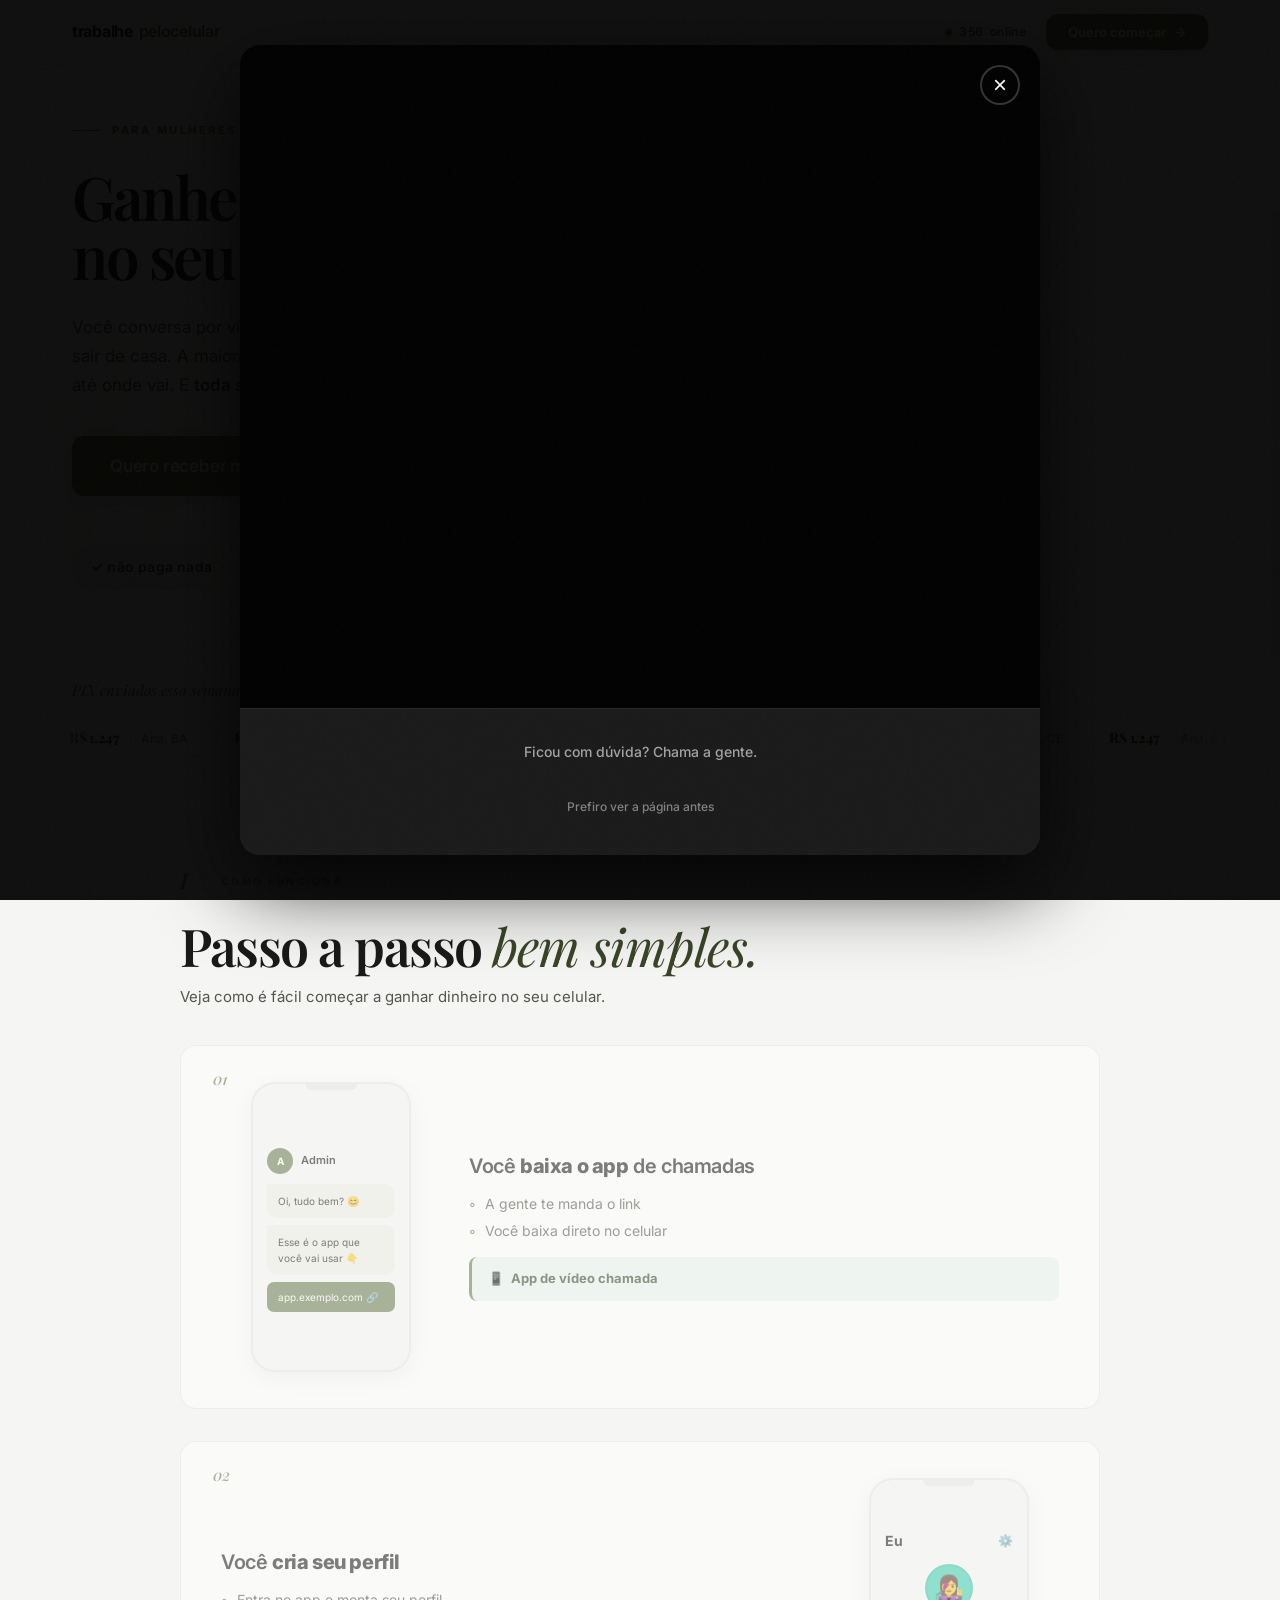
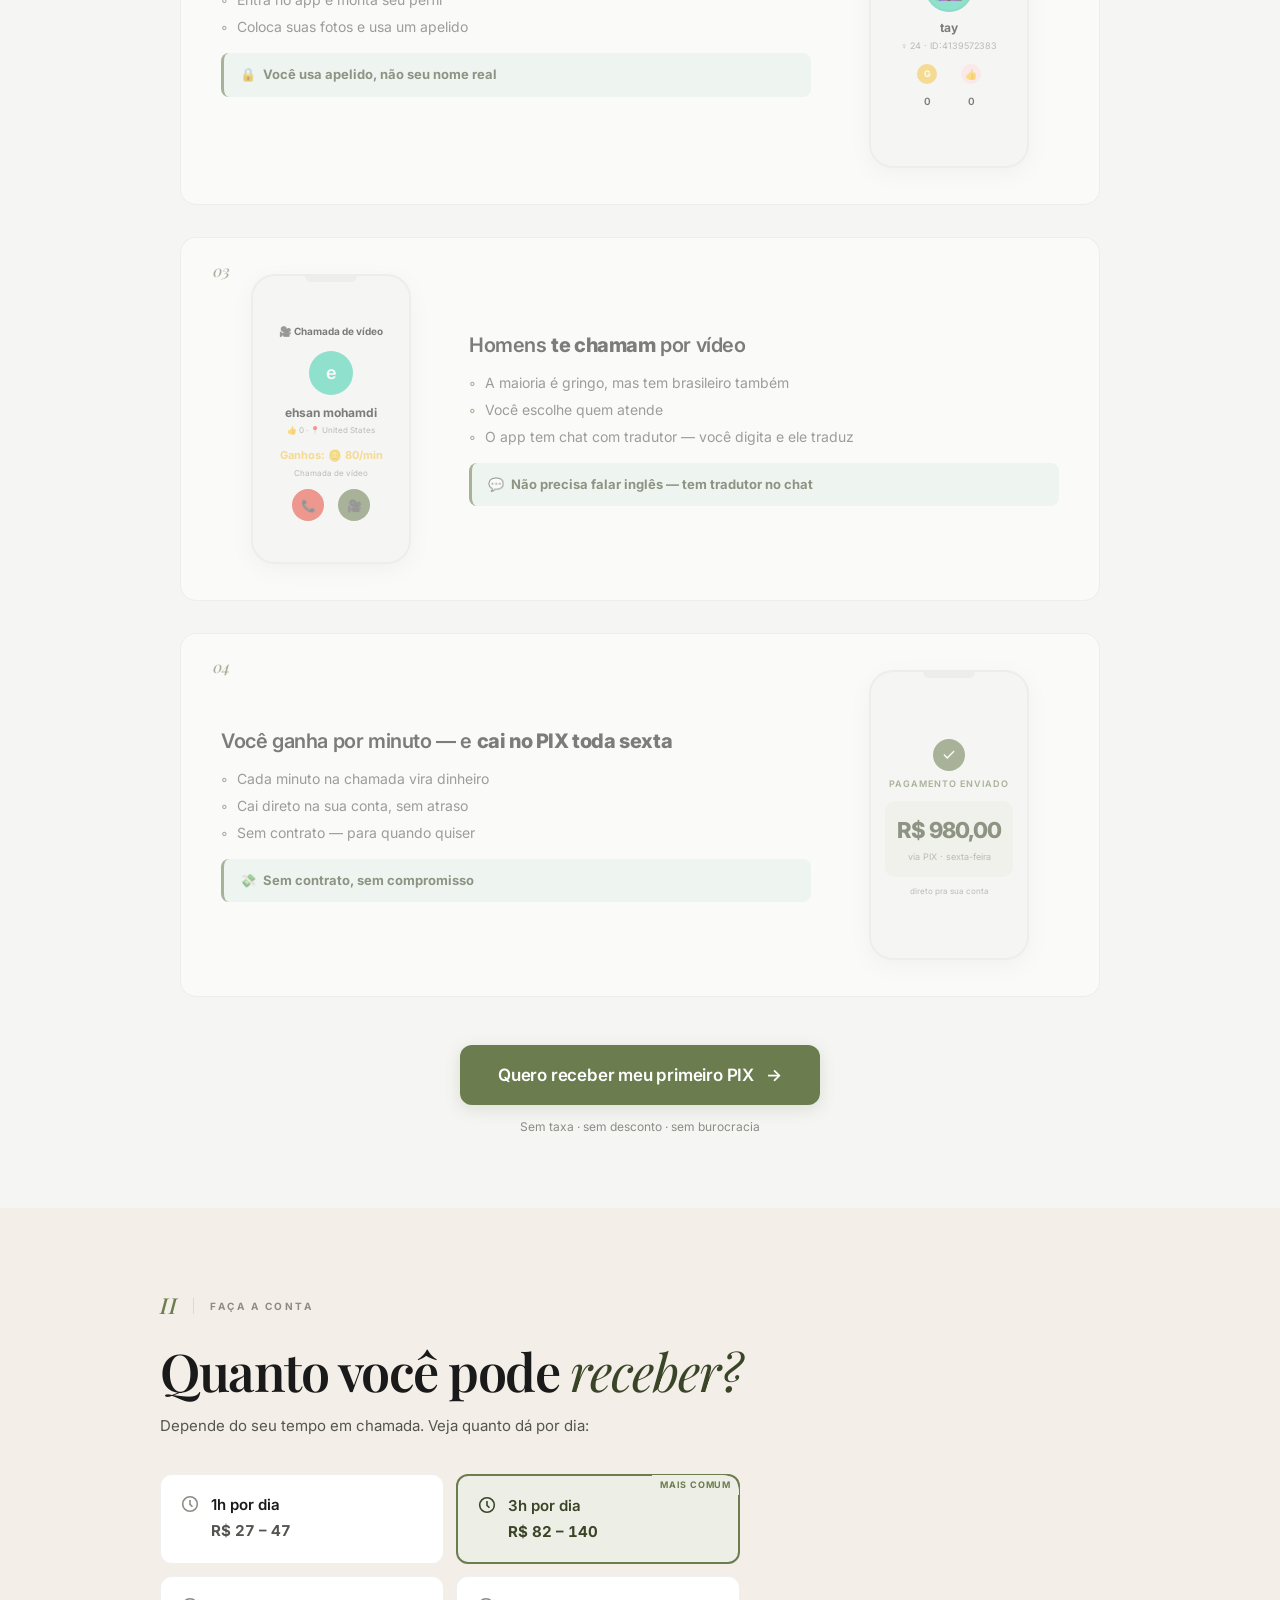
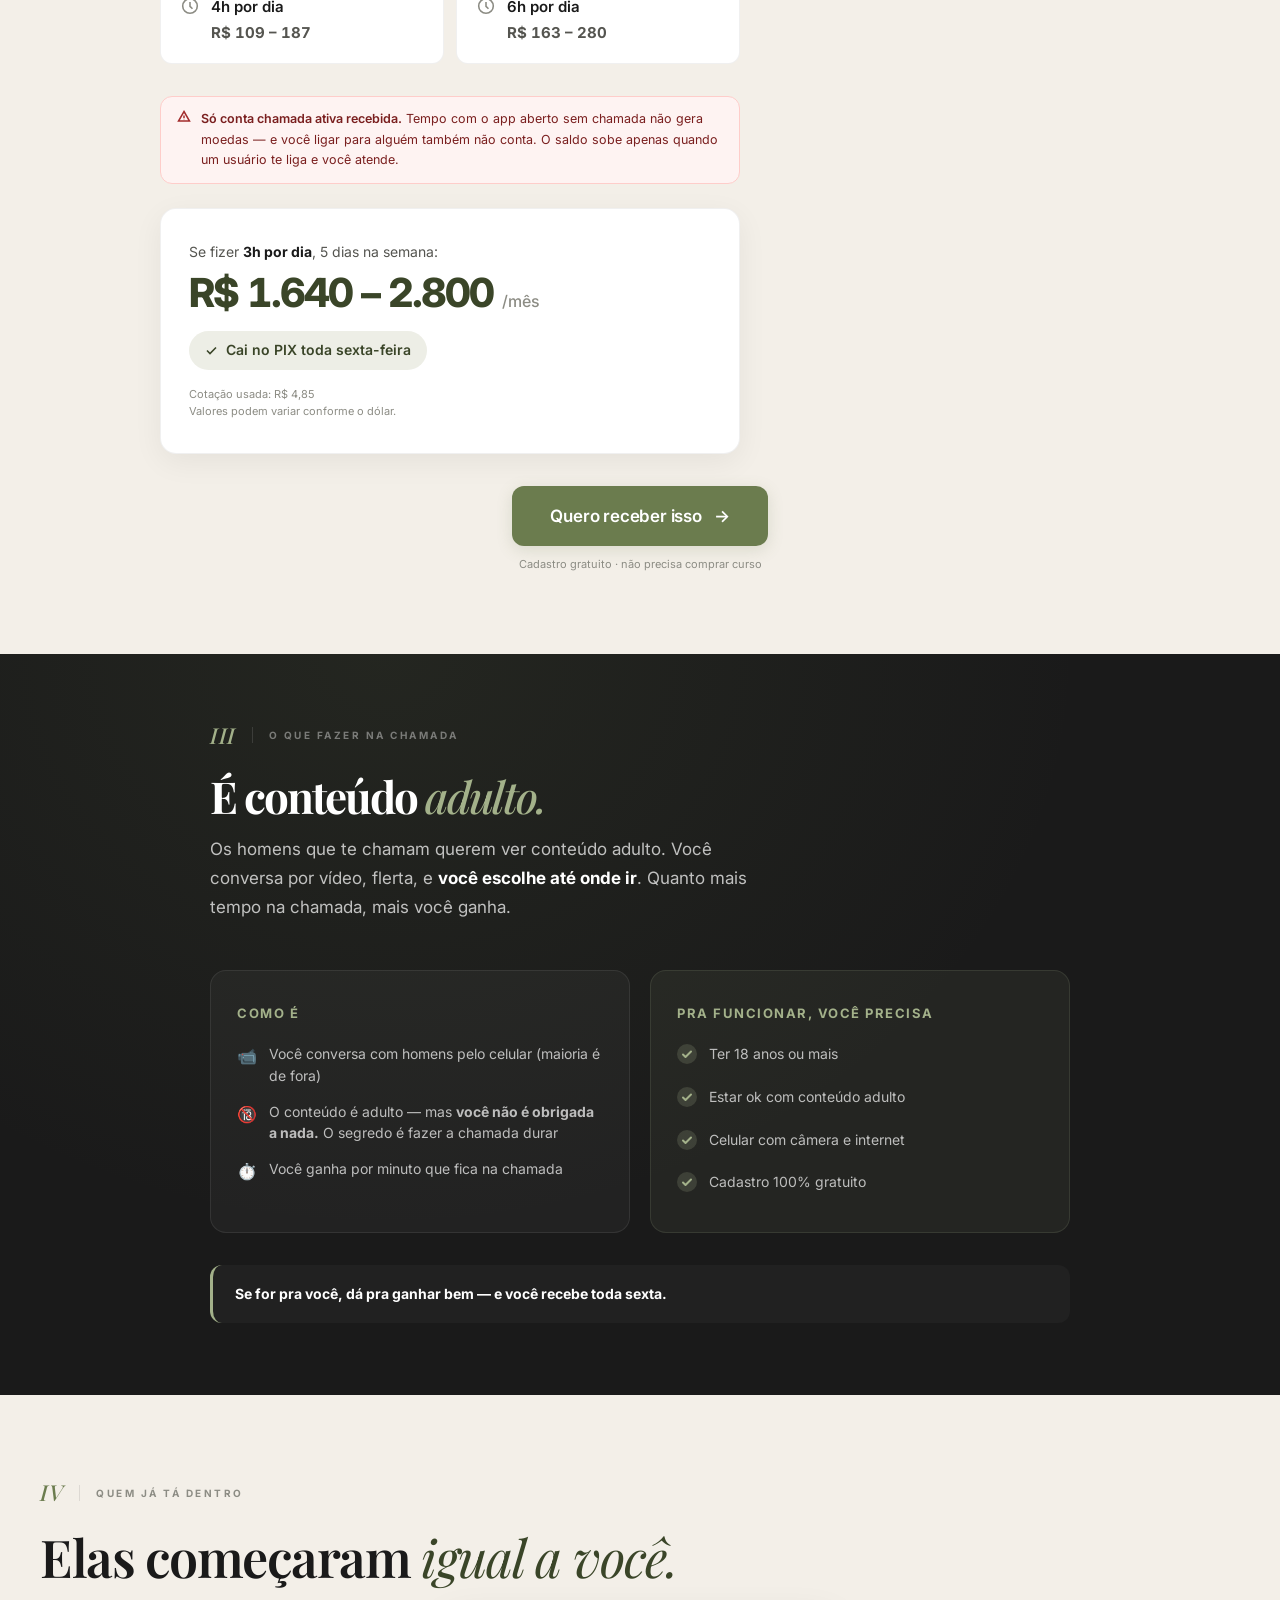
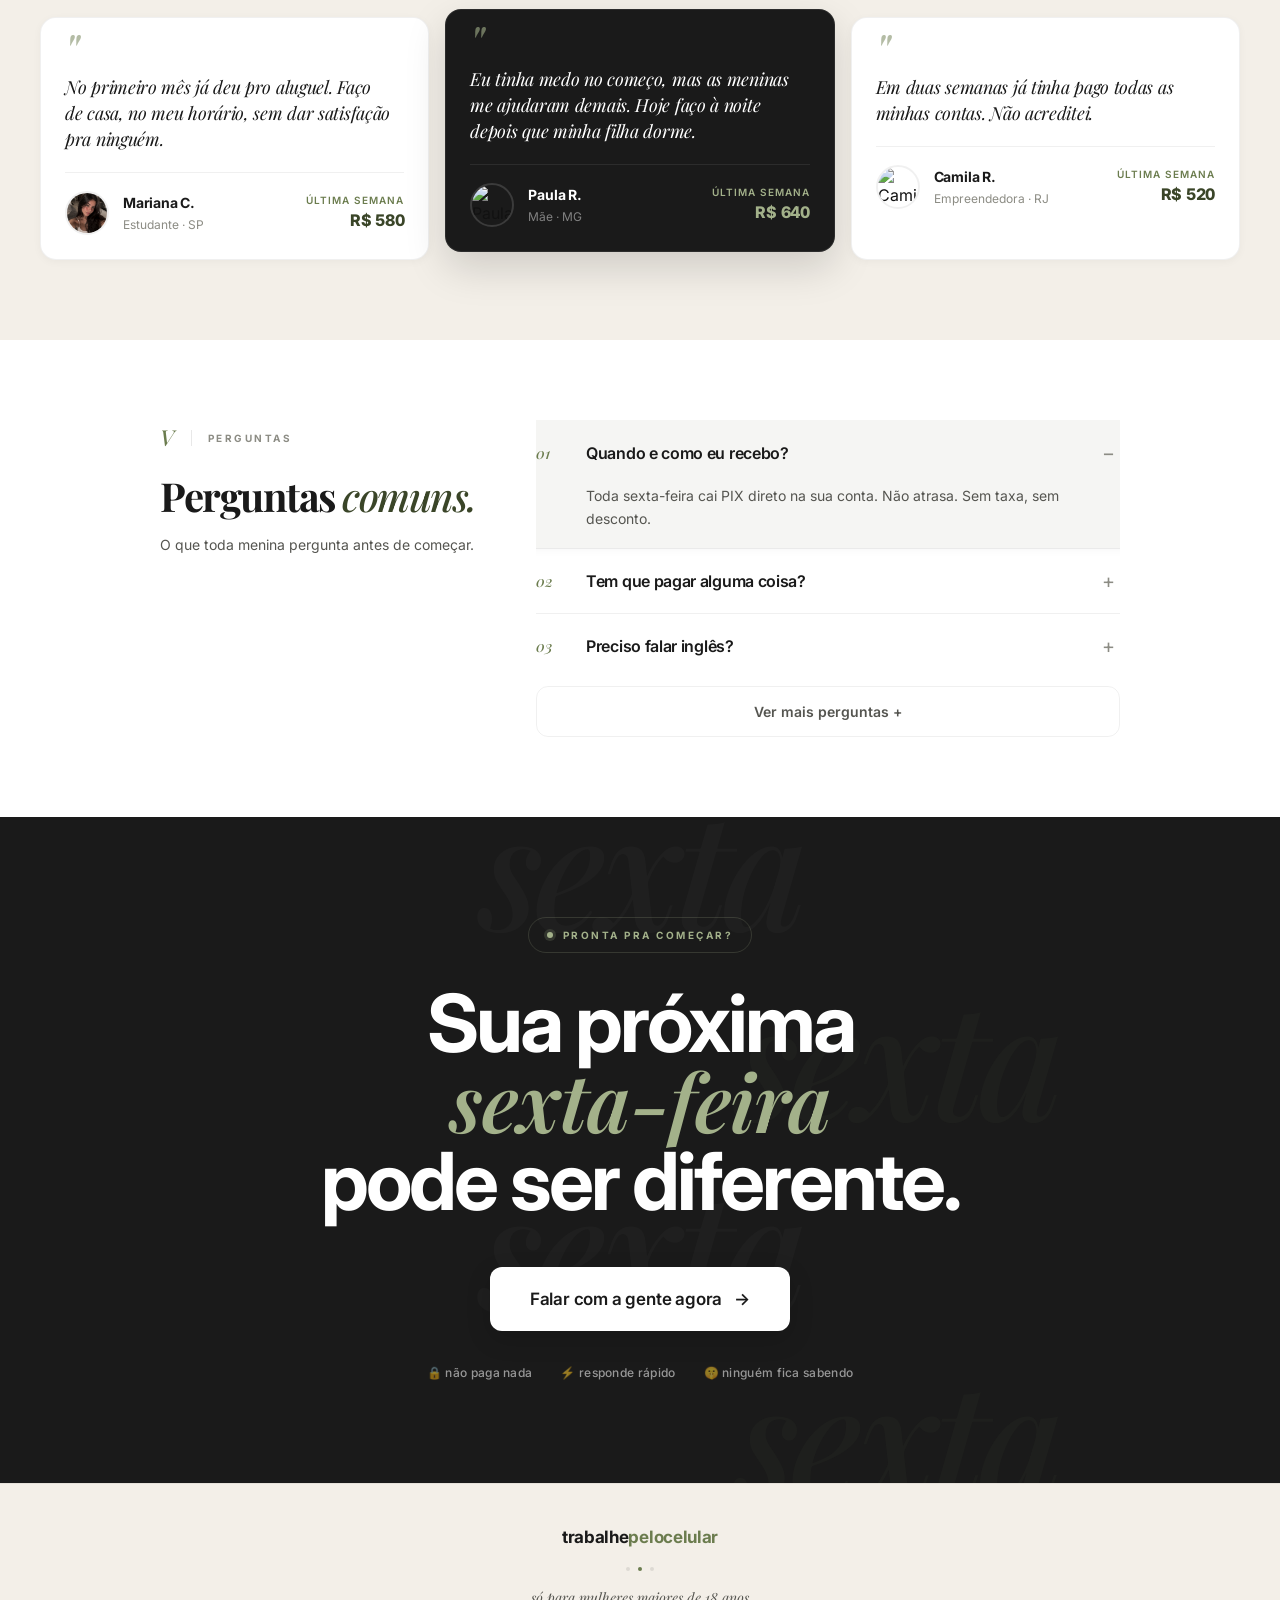
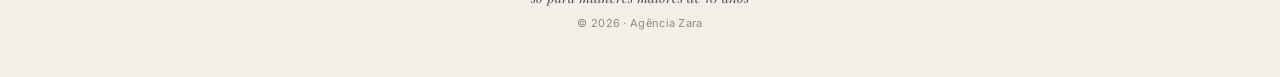
==== index.html @ 5ff16d45 "Ajustes" ====
<!doctype html>
<html lang="pt-BR">
<head>
  <script async src="https://www.googletagmanager.com/gtag/js?id=G-WEP2D02X35"></script>
  <script>
    window.dataLayer = window.dataLayer || [];
    function gtag(){dataLayer.push(arguments);}
    gtag('js', new Date());
    gtag('config', 'G-WEP2D02X35');
  </script>
  <meta charset="UTF-8">
  <meta name="viewport" content="width=device-width, initial-scale=1.0">
  <title>Trabalhe pelo celular | Agência Zara</title>
  <meta name="description" content="Ganhe R$ 0,60 a R$ 0,90 por minuto em chamadas de vídeo. PIX toda sexta-feira, sem taxa. Cadastro 100% gratuito.">
  <meta name="robots" content="index, follow">
  <meta name="keywords" content="Yaar, LivU, trabalho pelo celular, ganhar dinheiro online, Agência Zara">
  <link rel="canonical" href="https://trabalhecomocelular.com/">
  <link rel="icon" type="image/png" href="data:image/svg+xml,<svg xmlns='http://www.w3.org/2000/svg' viewBox='0 0 100 100'><text y='.9em' font-size='90'>💰</text></svg>">
  <link rel="preconnect" href="https://fonts.googleapis.com">
  <link rel="preconnect" href="https://fonts.gstatic.com" crossorigin>
  <meta property="og:title" content="Trabalhe pelo celular | Agência Zara">
  <meta property="og:description" content="Ganhe R$ 0,60 a R$ 0,90 por minuto em chamadas de vídeo. PIX toda sexta-feira.">
  <meta property="og:type" content="website">
  <meta property="og:url" content="https://trabalhecomocelular.com/">
  <meta property="og:image" content="https://trabalhecomocelular.com/hero.png">
  <link href="https://fonts.googleapis.com/css2?family=Inter:wght@300;400;500;600;700&family=Playfair+Display:ital,wght@0,400;0,500;0,600;0,700;1,400;1,500;1,600&display=swap" rel="stylesheet">
  <link rel="stylesheet" href="kit.css">
  <style>
    /* === LAYOUT MELHORIAS — sobre como index === */

    /* Hero compacto */
    .zn-hero--compact { padding: 48px 32px 64px; }
    .zn-hero--compact .zn-hero-title { font-size: 60px; }

    /* Phone mock menor */
    .zn-phone-compact .zn-phone-content { min-height: 260px; height: 280px; }
    .zn-phone-compact .zn-phone-mock { width: 160px; }

    /* Step cards zig-zag */
    @media (min-width: 901px) {
      .zn-step-card:nth-child(even) {
        grid-template-columns: 1fr 220px;
      }
      .zn-step-card:nth-child(even) .zn-step-phone { order: 2; }
      .zn-step-card:nth-child(even) .zn-step-card-body { order: 1; }
    }

    /* Filtro analógico nas fotos de depoimento */
    .zn-dep-photo {
      filter: saturate(0.8) contrast(1.08) brightness(0.97);
      transition: filter 0.3s;
    }
    .zn-dep-photo:hover { filter: saturate(0.9) contrast(1.05) brightness(1); }

    @media (max-width: 900px) {
      .zn-hero--compact { padding: 36px 36px 48px; }
      .zn-hero--compact .zn-hero-title { font-size: 42px; }
      .zn-what-grid { grid-template-columns: 1fr; gap: 20px; }
      .zn-phone-compact .zn-phone-mock { width: 160px; }
      .zn-phone-compact .zn-phone-content { min-height: 240px; height: 260px; }
    }
  </style>
</head>
<body>

<script type="application/ld+json">
{
  "@context": "https://schema.org",
  "@type": "FAQPage",
  "mainEntity": [
    {
      "@type": "Question",
      "name": "Quando e como eu recebo?",
      "acceptedAnswer": {
        "@type": "Answer",
        "text": "Toda sexta-feira cai PIX direto na sua conta. Não atrasa. Sem taxa, sem desconto."
      }
    },
    {
      "@type": "Question",
      "name": "Tem que pagar alguma coisa?",
      "acceptedAnswer": {
        "@type": "Answer",
        "text": "Tudo é 100% grátis. A gente nunca vai pedir dinheiro pra você trabalhar. Se alguém cobrar, é golpe."
      }
    },
    {
      "@type": "Question",
      "name": "Preciso falar inglês?",
      "acceptedAnswer": {
        "@type": "Answer",
        "text": "Não precisa. O app tem chat com tradutor — você digita em português e ele traduz na hora."
      }
    },
    {
      "@type": "Question",
      "name": "Alguém pode me reconhecer?",
      "acceptedAnswer": {
        "@type": "Answer",
        "text": "Pode acontecer, mas é raro. A maioria é gringo. Você usa apelido e escolhe quem atende."
      }
    },
    {
      "@type": "Question",
      "name": "Posso sair quando quiser?",
      "acceptedAnswer": {
        "@type": "Answer",
        "text": "Pode. Sem contrato, sem multa. Só para e pronto."
      }
    },
    {
      "@type": "Question",
      "name": "Preciso tirar a roupa?",
      "acceptedAnswer": {
        "@type": "Answer",
        "text": "Não precisa, mas quem mostra mais ganha mais. Você decide o seu limite."
      }
    }
  ]
}
</script>

<!-- ═══ NAV ═══ -->
<nav class="zn-nav" role="navigation" aria-label="Navegação principal">
  <div class="zn-nav-inner">
    <a class="zn-logo" href="#" aria-label="Trabalhe pelo celular - Página inicial">trabalhe<em>pelocelular</em></a>
    <div class="zn-nav-right">
      <div class="zn-nav-online" aria-live="polite"><span class="zn-nav-dot"></span><span id="online-count">347</span> online</div>
      <button class="zn-nav-cta" data-cta aria-label="Começar a trabalhar">Quero começar<span>→</span></button>
    </div>
  </div>
</nav>

<!-- ═══ HERO (compacto, direto) ═══ -->
<section class="zn-hero zn-hero--compact">
  <div class="zn-hero-bg"><div class="zn-hero-bg-word">dinheiro</div></div>
  <div class="zn-hero-copy">
    <div class="zn-eyebrow"><span class="zn-eye-line"></span>para mulheres · 18+</div>
    <h1 class="zn-hero-title">Ganhe dinheiro<br>no seu <span class="zn-hi"><em>celular.</em></span></h1>
    <p class="zn-hero-lead">Você conversa por vídeo com homens pelo celular, sem sair de casa. A maioria é de fora do Brasil. Você escolhe até onde vai. E <strong>toda sexta-feira, cai PIX na sua conta.</strong></p>
    <div class="zn-hero-cta-row">
      <button class="zn-btn-primary zn-btn-xl" data-cta>Quero receber meu primeiro PIX<span class="zn-btn-arrow">→</span></button>
      <div class="zn-hero-trust">
        <div class="zn-dots"><span style="background:none;overflow:hidden"><img src="dep1.png" alt="Mariana - Estudante ganhando com chamadas" style="width:100%;height:100%;object-fit:cover;border-radius:50%"></span><span style="background:none;overflow:hidden"><img src="dep2.png" alt="Paula - Mãe trabalhando de casa" style="width:100%;height:100%;object-fit:cover;border-radius:50%"></span><span style="background:none;overflow:hidden"><img src="dep3.png" alt="Camila - Empreendedora com renda extra" style="width:100%;height:100%;object-fit:cover;border-radius:50%"></span></div>
        <div><strong>+2.400 meninas</strong><br>já estão ganhando</div>
      </div>
    </div>
    <div class="zn-hero-divider"></div>
    <div class="zn-hero-pills">
      <div class="zn-hero-pill">✓ não paga nada</div>
      <div class="zn-hero-pill">✓ sem contrato</div>
      <div class="zn-hero-pill zn-hero-pill--dark">PIX toda sexta</div>
    </div>
  </div>
</section>

<!-- ═══ PROVA SOCIAL ═══ -->
<section class="zn-proof">
  <div class="zn-proof-inner">
    <div class="zn-proof-head">
      <div class="zn-proof-lbl">PIX enviados essa semana</div>
    </div>
    <div class="zn-proof-marquee">
      <div class="zn-proof-track">
        <div class="zn-proof-pill"><span class="zn-proof-amt">R$ 1.247</span><span class="zn-proof-div"></span><span class="zn-proof-who">Ana, BA</span></div>
        <div class="zn-proof-pill"><span class="zn-proof-amt">R$ 890</span><span class="zn-proof-div"></span><span class="zn-proof-who">Jéssica, PE</span></div>
        <div class="zn-proof-pill"><span class="zn-proof-amt">R$ 2.130</span><span class="zn-proof-div"></span><span class="zn-proof-who">Camila, SP</span></div>
        <div class="zn-proof-pill"><span class="zn-proof-amt">R$ 720</span><span class="zn-proof-div"></span><span class="zn-proof-who">Renata, RJ</span></div>
        <div class="zn-proof-pill"><span class="zn-proof-amt">R$ 1.560</span><span class="zn-proof-div"></span><span class="zn-proof-who">Bruna, MG</span></div>
        <div class="zn-proof-pill"><span class="zn-proof-amt">R$ 980</span><span class="zn-proof-div"></span><span class="zn-proof-who">Paula, CE</span></div>
        <div class="zn-proof-pill"><span class="zn-proof-amt">R$ 1.247</span><span class="zn-proof-div"></span><span class="zn-proof-who">Ana, BA</span></div>
        <div class="zn-proof-pill"><span class="zn-proof-amt">R$ 890</span><span class="zn-proof-div"></span><span class="zn-proof-who">Jéssica, PE</span></div>
        <div class="zn-proof-pill"><span class="zn-proof-amt">R$ 2.130</span><span class="zn-proof-div"></span><span class="zn-proof-who">Camila, SP</span></div>
        <div class="zn-proof-pill"><span class="zn-proof-amt">R$ 720</span><span class="zn-proof-div"></span><span class="zn-proof-who">Renata, RJ</span></div>
        <div class="zn-proof-pill"><span class="zn-proof-amt">R$ 1.560</span><span class="zn-proof-div"></span><span class="zn-proof-who">Bruna, MG</span></div>
        <div class="zn-proof-pill"><span class="zn-proof-amt">R$ 980</span><span class="zn-proof-div"></span><span class="zn-proof-who">Paula, CE</span></div>
      </div>
    </div>
  </div>
</section>

<!-- ═══ COMO FUNCIONA — cards zig-zag com phones menores ═══ -->
<section class="zn-how">
  <div class="zn-how-inner">
    <div class="zn-section-head"><span class="zn-section-num">I</span><span class="zn-section-tag">como funciona</span></div>
    <h2 class="zn-h2">Passo a passo <em>bem simples.</em></h2>
    <p style="font-size:15px;color:var(--ink-2);margin:-20px 0 36px">Veja como é fácil começar a ganhar dinheiro no seu celular.</p>
    <div class="zn-steps-cards">

      <!-- PASSO 01 -->
      <div class="zn-step-card">
        <div class="zn-step-card-num">01</div>
        <div class="zn-step-phone zn-phone-compact">
          <div class="zn-phone-mock">
            <div class="zn-phone-notch"></div>
            <div class="zn-phone-content" style="padding:18px 14px;background:var(--bg)">
              <div style="display:flex;align-items:center;gap:8px;margin-bottom:10px"><div style="width:26px;height:26px;border-radius:50%;background:var(--g);display:flex;align-items:center;justify-content:center"><span style="color:#fff;font-size:10px;font-weight:700">A</span></div><span style="font-size:11px;font-weight:600;color:var(--ink)">Admin</span></div>
              <div style="background:var(--g-l);padding:9px 11px;border-radius:0 10px 10px 10px;font-size:10px;color:var(--ink);margin-bottom:7px">Oi, tudo bem? 😊</div>
              <div style="background:var(--g-l);padding:9px 11px;border-radius:0 10px 10px 10px;font-size:10px;color:var(--ink);margin-bottom:7px">Esse é o app que você vai usar 👇</div>
              <div style="background:var(--g);padding:7px 11px;border-radius:7px;font-size:10px;color:#fff">app.exemplo.com 🔗</div>
            </div>
          </div>
        </div>
        <div class="zn-step-card-body">
          <h3>Você <strong>baixa o app</strong> de chamadas</h3>
          <ul><li>A gente te manda o link</li><li>Você baixa direto no celular</li></ul>
          <div class="zn-step-highlight"><span>📱</span> App de vídeo chamada</div>
        </div>
      </div>

      <!-- PASSO 02 (zig-zag: phone vai pra direita no desktop) -->
      <div class="zn-step-card">
        <div class="zn-step-card-num">02</div>
        <div class="zn-step-phone zn-phone-compact">
          <div class="zn-phone-mock">
            <div class="zn-phone-notch"></div>
            <div class="zn-phone-content" style="padding:14px;background:var(--bg)">
              <div>
                <div style="display:flex;justify-content:space-between;align-items:center;margin-bottom:12px"><span style="font-size:14px;font-weight:700;color:var(--ink)">Eu</span><span style="font-size:12px;color:var(--ink-3)">⚙️</span></div>
                <div style="width:48px;height:48px;border-radius:50%;background:#3ecfb0;margin:0 auto 6px;display:flex;align-items:center;justify-content:center;font-size:24px;border:2px solid rgba(0,0,0,0.06)">👩‍🎤</div>
                <div style="text-align:center;font-size:12px;font-weight:700;color:var(--ink);margin-bottom:2px">tay</div>
                <div style="text-align:center;font-size:9px;color:var(--ink-3);margin-bottom:10px">♀ 24 · ID:4139572383</div>
                <div style="display:flex;justify-content:center;gap:24px;margin-bottom:10px">
                  <div style="text-align:center"><div style="width:20px;height:20px;border-radius:50%;background:#f5c542;margin:0 auto 3px;display:flex;align-items:center;justify-content:center;font-size:9px;font-weight:700;color:#fff">G</div><span style="font-size:10px;font-weight:600;color:var(--ink)">0</span></div>
                  <div style="text-align:center"><div style="width:20px;height:20px;border-radius:50%;background:#ffe0e0;margin:0 auto 3px;display:flex;align-items:center;justify-content:center;font-size:10px">👍</div><span style="font-size:10px;font-weight:600;color:var(--ink)">0</span></div>
                </div>
              </div>
            </div>
          </div>
        </div>
        <div class="zn-step-card-body">
          <h3>Você <strong>cria seu perfil</strong></h3>
          <ul><li>Entra no app e monta seu perfil</li><li>Coloca suas fotos e usa um apelido</li></ul>
          <div class="zn-step-highlight"><span>🔒</span> Você usa apelido, não seu nome real</div>
        </div>
      </div>

      <!-- PASSO 03 -->
      <div class="zn-step-card">
        <div class="zn-step-card-num">03</div>
        <div class="zn-step-phone zn-phone-compact">
          <div class="zn-phone-mock">
            <div class="zn-phone-notch"></div>
            <div class="zn-phone-content" style="padding:14px;background:var(--bg);text-align:center">
              <div>
                <div style="font-size:10px;color:var(--ink-3);margin-bottom:12px">🎥 <strong style="color:var(--ink)">Chamada de vídeo</strong></div>
                <div style="width:44px;height:44px;border-radius:50%;background:#3ecfb0;margin:0 auto 8px;display:flex;align-items:center;justify-content:center;font-size:18px;font-weight:600;color:#fff">e</div>
                <div style="font-size:12px;font-weight:700;color:var(--ink);margin-bottom:2px">ehsan mohamdi</div>
                <div style="font-size:8px;color:var(--ink-3);margin-bottom:10px">👍 0 · 📍 United States</div>
                <div style="font-size:11px;color:#f5c542;font-weight:700;margin-bottom:2px">Ganhos: 🪙 80/min</div>
                <div style="font-size:8px;color:var(--ink-3);margin-bottom:10px">Chamada de vídeo</div>
                <div style="display:flex;justify-content:center;gap:14px">
                  <div style="width:32px;height:32px;border-radius:50%;background:#e74c3c;display:flex;align-items:center;justify-content:center"><span style="color:#fff;font-size:12px">📞</span></div>
                  <div style="width:32px;height:32px;border-radius:50%;background:var(--g);display:flex;align-items:center;justify-content:center"><span style="color:#fff;font-size:12px">🎥</span></div>
                </div>
              </div>
            </div>
          </div>
        </div>
        <div class="zn-step-card-body">
          <h3>Homens <strong>te chamam</strong> por vídeo</h3>
          <ul><li>A maioria é gringo, mas tem brasileiro também</li><li>Você escolhe quem atende</li><li>O app tem chat com tradutor — você digita e ele traduz</li></ul>
          <div class="zn-step-highlight"><span>💬</span> Não precisa falar inglês — tem tradutor no chat</div>
        </div>
      </div>

      <!-- PASSO 04 — resultado -->
      <div class="zn-step-card">
        <div class="zn-step-card-num">04</div>
        <div class="zn-step-phone zn-phone-compact">
          <div class="zn-phone-mock">
            <div class="zn-phone-notch"></div>
            <div class="zn-phone-content" style="padding:14px;background:var(--bg)">
              <div>
                <div style="text-align:center;margin-bottom:10px">
                  <div style="width:32px;height:32px;border-radius:50%;background:var(--g);margin:0 auto 6px;display:flex;align-items:center;justify-content:center"><svg width="14" height="14" viewBox="0 0 24 24" fill="none" stroke="#fff" stroke-width="2.5" stroke-linecap="round" stroke-linejoin="round"><path d="M20 6L9 17l-5-5"/></svg></div>
                  <div style="font-size:9px;color:var(--g);font-weight:600;letter-spacing:1px;text-transform:uppercase">Pagamento enviado</div>
                </div>
                <div style="background:var(--g-l);border-radius:10px;padding:12px;text-align:center;margin-bottom:8px">
                  <div style="font-size:22px;font-weight:800;color:var(--g-dd);letter-spacing:-1px;white-space:nowrap">R$ 980,00</div>
                  <div style="font-size:9px;color:var(--ink-3);margin-top:2px">via PIX · sexta-feira</div>
                </div>
                <div style="font-size:8px;color:var(--ink-3);text-align:center">direto pra sua conta</div>
              </div>
            </div>
          </div>
        </div>
        <div class="zn-step-card-body">
          <h3>Você ganha por minuto — e <strong>cai no PIX toda sexta</strong></h3>
          <ul><li>Cada minuto na chamada vira dinheiro</li><li>Cai direto na sua conta, sem atraso</li><li>Sem contrato — para quando quiser</li></ul>
          <div class="zn-step-highlight"><span>💸</span> Sem contrato, sem compromisso</div>
        </div>
      </div>

    </div>

    <div style="text-align:center;margin-top:48px">
      <button class="zn-btn-primary zn-btn-xl" data-cta>Quero receber meu primeiro PIX<span class="zn-btn-arrow">→</span></button>
      <p class="zn-pix-trust">Sem taxa · sem desconto · sem burocracia</p>
    </div>
  </div>
</section>

<!-- ═══ II · GANHOS ═══ -->
<section class="zn-earn">
  <div class="zn-earn-inner">
    <div class="zn-section-head"><span class="zn-section-num">II</span><span class="zn-section-tag">faça a conta</span></div>
    <h2 class="zn-h2">Quanto você pode <em>receber?</em></h2>
    <p style="font-size:15px;color:var(--ink-2);margin:-16px 0 36px;max-width:480px">Depende do seu tempo em chamada. Veja quanto dá por dia:</p>

    <div class="zn-earn-hours" id="earn-hours">
      <div class="zn-earn-hour" data-h="1">
        <div class="zn-earn-hour-icon"><svg width="18" height="18" viewBox="0 0 16 16" fill="none" stroke="currentColor" stroke-width="1.4"><circle cx="8" cy="8" r="6.5"/><path d="M8 4.5v3.8l2.2 2.2"/></svg></div>
        <div>
          <div class="zn-earn-hour-time">1h por dia</div>
          <div class="zn-earn-hour-value">R$ 27 – 47</div>
        </div>
      </div>
      <div class="zn-earn-hour zn-earn-hour--active" data-h="3">
        <div class="zn-earn-hour-icon"><svg width="18" height="18" viewBox="0 0 16 16" fill="none" stroke="currentColor" stroke-width="1.4"><circle cx="8" cy="8" r="6.5"/><path d="M8 4.5v3.8l2.2 2.2"/></svg></div>
        <div>
          <div class="zn-earn-hour-time">3h por dia</div>
          <div class="zn-earn-hour-value">R$ 82 – 140</div>
        </div>
        <div class="zn-earn-hour-tag">mais comum</div>
      </div>
      <div class="zn-earn-hour" data-h="4">
        <div class="zn-earn-hour-icon"><svg width="18" height="18" viewBox="0 0 16 16" fill="none" stroke="currentColor" stroke-width="1.4"><circle cx="8" cy="8" r="6.5"/><path d="M8 4.5v3.8l2.2 2.2"/></svg></div>
        <div>
          <div class="zn-earn-hour-time">4h por dia</div>
          <div class="zn-earn-hour-value">R$ 109 – 187</div>
        </div>
      </div>
      <div class="zn-earn-hour" data-h="6">
        <div class="zn-earn-hour-icon"><svg width="18" height="18" viewBox="0 0 16 16" fill="none" stroke="currentColor" stroke-width="1.4"><circle cx="8" cy="8" r="6.5"/><path d="M8 4.5v3.8l2.2 2.2"/></svg></div>
        <div>
          <div class="zn-earn-hour-time">6h por dia</div>
          <div class="zn-earn-hour-value">R$ 163 – 280</div>
        </div>
      </div>
    </div>

    <div class="zn-earn-warning">
      <svg width="14" height="14" viewBox="0 0 14 14" fill="none" stroke="currentColor" stroke-width="1.5"><path d="M7 1.5L12.5 11H1.5L7 1.5z"/><path d="M7 5.5v2.8M7 9.8v.2"/></svg>
      <p><strong>Só conta chamada ativa recebida.</strong> Tempo com o app aberto sem chamada não gera moedas — e você ligar para alguém também não conta. O saldo sobe apenas quando um usuário te liga e você atende.</p>
    </div>

    <div class="zn-earn-result">
      <div class="zn-earn-result-label">Se fizer <strong id="earn-label">3h por dia</strong>, 5 dias na semana:</div>
      <div class="zn-earn-result-amount"><span id="earn-amount">R$ 1.640 – 2.800</span> <span class="zn-earn-result-month">/mês</span></div>
      <div class="zn-earn-result-pix">
        <svg width="13" height="13" viewBox="0 0 13 13" fill="none" stroke="currentColor" stroke-width="1.6"><path d="M2 6.5l3 3 6-6"/></svg>
        Cai no PIX toda sexta-feira
      </div>
      <div class="zn-earn-result-note">Cotação usada: R$ 4,85<br>Valores podem variar conforme o dólar.</div>
    </div>

    <div style="text-align:center;margin-top:32px">
      <button class="zn-btn-primary zn-btn-xl zn-earn-cta" data-cta>Quero receber isso<span class="zn-btn-arrow">→</span></button>
      <p class="zn-earn-disclaimer">Cadastro gratuito · não precisa comprar curso</p>
    </div>
  </div>
</section>

<!-- ═══ III · O QUE É ═══ -->
<section class="zn-about">
  <div class="zn-about-inner">
    <div class="zn-section-head">
      <span class="zn-section-num">III</span>
      <span class="zn-section-tag">o que fazer na chamada</span>
    </div>
    <h2 class="zn-about-title">É conteúdo <em>adulto.</em></h2>
    <p class="zn-about-lead">Os homens que te chamam querem ver conteúdo adulto. Você conversa por vídeo, flerta, e <strong>você escolhe até onde ir</strong>. Quanto mais tempo na chamada, mais você ganha.</p>

    <div class="zn-about-grid">
      <div class="zn-about-card">
        <div class="zn-about-card-title">Como é</div>
        <div class="zn-about-list">
          <div class="zn-about-list-item"><span class="zn-about-list-icon">📹</span><span class="zn-about-list-text">Você conversa com homens pelo celular (maioria é de fora)</span></div>
          <div class="zn-about-list-item"><span class="zn-about-list-icon">🔞</span><span class="zn-about-list-text">O conteúdo é adulto — mas <strong>você não é obrigada a nada.</strong> O segredo é fazer a chamada durar</span></div>
          <div class="zn-about-list-item"><span class="zn-about-list-icon">⏱️</span><span class="zn-about-list-text">Você ganha por minuto que fica na chamada</span></div>
        </div>
      </div>
      <div class="zn-about-card zn-about-card--accent">
        <div class="zn-about-card-title">Pra funcionar, você precisa</div>
        <div class="zn-about-list">
          <div class="zn-about-list-item"><span class="zn-about-list-icon zn-check-icon"><svg width="20" height="20" viewBox="0 0 20 20" fill="none"><circle cx="10" cy="10" r="10" fill="#a3b18a" opacity="0.2"/><path d="M6 10.5l2.5 2.5 5.5-5.5" stroke="#a3b18a" stroke-width="2" stroke-linecap="round" stroke-linejoin="round"/></svg></span><span class="zn-about-list-text">Ter 18 anos ou mais</span></div>
          <div class="zn-about-list-item"><span class="zn-about-list-icon zn-check-icon"><svg width="20" height="20" viewBox="0 0 20 20" fill="none"><circle cx="10" cy="10" r="10" fill="#a3b18a" opacity="0.2"/><path d="M6 10.5l2.5 2.5 5.5-5.5" stroke="#a3b18a" stroke-width="2" stroke-linecap="round" stroke-linejoin="round"/></svg></span><span class="zn-about-list-text">Estar ok com conteúdo adulto</span></div>
          <div class="zn-about-list-item"><span class="zn-about-list-icon zn-check-icon"><svg width="20" height="20" viewBox="0 0 20 20" fill="none"><circle cx="10" cy="10" r="10" fill="#a3b18a" opacity="0.2"/><path d="M6 10.5l2.5 2.5 5.5-5.5" stroke="#a3b18a" stroke-width="2" stroke-linecap="round" stroke-linejoin="round"/></svg></span><span class="zn-about-list-text">Celular com câmera e internet</span></div>
          <div class="zn-about-list-item"><span class="zn-about-list-icon zn-check-icon"><svg width="20" height="20" viewBox="0 0 20 20" fill="none"><circle cx="10" cy="10" r="10" fill="#a3b18a" opacity="0.2"/><path d="M6 10.5l2.5 2.5 5.5-5.5" stroke="#a3b18a" stroke-width="2" stroke-linecap="round" stroke-linejoin="round"/></svg></span><span class="zn-about-list-text">Cadastro 100% gratuito</span></div>
        </div>
      </div>
    </div>

    <div class="zn-about-note">
      <p><strong>Se for pra você, dá pra ganhar bem — e você recebe toda sexta.</strong></p>
    </div>
  </div>
</section>

<!-- ═══ IV · DEPOIMENTOS ═══ -->
<section class="zn-dep zn-dep--light">
  <div class="zn-dep-inner">
    <div class="zn-section-head"><span class="zn-section-num">IV</span><span class="zn-section-tag">quem já tá dentro</span></div>
    <h2 class="zn-h2">Elas começaram <em>igual a você.</em></h2>
    <div class="zn-dep-grid">
      <figure class="zn-t-card"><div class="zn-t-mark">"</div><blockquote class="zn-t-q">No primeiro mês já deu pro aluguel. Faço de casa, no meu horário, sem dar satisfação pra ninguém.</blockquote><figcaption class="zn-t-bot"><img class="zn-t-av zn-dep-photo" src="dep1.png" alt="Mariana - Estudante" loading="lazy"><div class="zn-t-meta"><div class="zn-t-n">Mariana C.</div><div class="zn-t-r">Estudante · SP</div></div><div class="zn-t-amt"><span>última semana</span><strong>R$ 580</strong></div></figcaption></figure>
      <figure class="zn-t-card zn-t-card--dark"><div class="zn-t-mark">"</div><blockquote class="zn-t-q">Eu tinha medo no começo, mas as meninas me ajudaram demais. Hoje faço à noite depois que minha filha dorme.</blockquote><figcaption class="zn-t-bot"><img class="zn-t-av zn-dep-photo" src="dep2.png" alt="Paula - Mãe" loading="lazy"><div class="zn-t-meta"><div class="zn-t-n">Paula R.</div><div class="zn-t-r">Mãe · MG</div></div><div class="zn-t-amt"><span>última semana</span><strong>R$ 640</strong></div></figcaption></figure>
      <figure class="zn-t-card"><div class="zn-t-mark">"</div><blockquote class="zn-t-q">Em duas semanas já tinha pago todas as minhas contas. Não acreditei.</blockquote><figcaption class="zn-t-bot"><img class="zn-t-av zn-dep-photo" src="dep3.png" alt="Camila - Empreendedora" loading="lazy"><div class="zn-t-meta"><div class="zn-t-n">Camila R.</div><div class="zn-t-r">Empreendedora · RJ</div></div><div class="zn-t-amt"><span>última semana</span><strong>R$ 520</strong></div></figcaption></figure>
    </div>
  </div>
</section>

<!-- ═══ V · FAQ ═══ -->
<section class="zn-faq zn-faq--split">
  <div class="zn-faq-inner">
    <div class="zn-faq-grid">
      <div class="zn-faq-side">
        <div class="zn-section-head"><span class="zn-section-num">V</span><span class="zn-section-tag">perguntas</span></div>
        <h2>Perguntas <em>comuns.</em></h2>
        <p>O que toda menina pergunta antes de começar.</p>
      </div>
      <div class="zn-faq-list" id="faq-list">
        <div class="zn-faq-item is-open"><button class="zn-faq-q"><span class="zn-faq-num">01</span><span class="zn-faq-txt">Quando e como eu recebo?</span><span class="zn-faq-plus">−</span></button><div class="zn-faq-a">Toda sexta-feira cai PIX direto na sua conta. Não atrasa. Sem taxa, sem desconto.</div></div>
        <div class="zn-faq-item"><button class="zn-faq-q"><span class="zn-faq-num">02</span><span class="zn-faq-txt">Tem que pagar alguma coisa?</span><span class="zn-faq-plus">+</span></button><div class="zn-faq-a" hidden>Tudo é 100% grátis. A gente nunca vai pedir dinheiro pra você trabalhar. Se alguém cobrar, é golpe.</div></div>
        <div class="zn-faq-item"><button class="zn-faq-q"><span class="zn-faq-num">03</span><span class="zn-faq-txt">Preciso falar inglês?</span><span class="zn-faq-plus">+</span></button><div class="zn-faq-a" hidden>Não precisa. O app tem chat com tradutor — você digita em português e ele traduz na hora.</div></div>
        <button id="faq-toggle" style="width:100%;padding:16px;margin-top:8px;background:none;border:1px solid var(--line);border-radius:var(--radius);font-size:14px;font-weight:600;color:var(--ink-2);cursor:pointer;font-family:inherit;transition:all .2s;">Ver mais perguntas +</button>
        <div id="faq-more" style="display:none">
        <div class="zn-faq-item"><button class="zn-faq-q"><span class="zn-faq-num">04</span><span class="zn-faq-txt">Alguém pode me reconhecer?</span><span class="zn-faq-plus">+</span></button><div class="zn-faq-a" hidden>Pode acontecer, mas é raro. A maioria é gringo. Você usa apelido e escolhe quem atende.</div></div>
        <div class="zn-faq-item"><button class="zn-faq-q"><span class="zn-faq-num">05</span><span class="zn-faq-txt">Posso sair quando quiser?</span><span class="zn-faq-plus">+</span></button><div class="zn-faq-a" hidden>Pode. Sem contrato, sem multa. Só para e pronto.</div></div>
        <div class="zn-faq-item"><button class="zn-faq-q"><span class="zn-faq-num">06</span><span class="zn-faq-txt">Preciso tirar a roupa?</span><span class="zn-faq-plus">+</span></button><div class="zn-faq-a" hidden>Não precisa, mas quem mostra mais ganha mais. Você decide o seu limite.</div></div>
        </div>
      </div>
    </div>
  </div>
</section>

<!-- ═══ CTA FINAL ═══ -->
<section class="zn-final">
  <div class="zn-final-bg"><span>sexta</span><span>sexta</span><span>sexta</span><span>sexta</span></div>
  <div class="zn-final-inner">
    <div class="zn-final-tag"><span class="zn-final-tag-dot"></span>pronta pra começar?</div>
    <h2 class="zn-final-h">Sua próxima<br><span class="zn-final-hi">sexta-feira</span><br>pode ser diferente.</h2>
    <button class="zn-btn-primary zn-btn-xl zn-final-btn" data-cta>Falar com a gente agora<span class="zn-btn-arrow">→</span></button>
    <div class="zn-final-feet"><span>🔒 não paga nada</span><span>⚡ responde rápido</span><span>🤫 ninguém fica sabendo</span></div>
  </div>
</section>

<!-- ═══ FOOTER ═══ -->
<footer class="zn-foot">
  <div class="zn-foot-inner">
    <div class="zn-foot-logo">trabalhe<em>pelocelular</em></div>
    <div class="zn-foot-orn"><span></span><span></span><span></span></div>
    <p class="zn-foot-strip">só para mulheres maiores de 18 anos</p>
    <p class="zn-foot-copy">© 2026 · Agência Zara</p>
  </div>
</footer>

<!-- ═══ VIDEO POPUP ═══ -->
<div class="zn-video-popup" id="video-popup">
  <div class="zn-video-popup-container">
    <button class="zn-video-popup-close" id="close-video">×</button>
    <div class="zn-video-popup-wrap">
      <iframe id="video-iframe" src="" title="Como funciona" frameborder="0" allow="accelerometer; autoplay; clipboard-write; encrypted-media; gyroscope; picture-in-picture" allowfullscreen></iframe>
    </div>
    <div class="zn-video-popup-footer">
      <p class="zn-video-popup-label">Ficou com dúvida? Chama a gente.</p>
      <button class="zn-video-cta" id="popup-btn" data-cta style="display:none">Entendi, quero começar<span>→</span></button>
      <a class="zn-video-skip" id="close-popup-link">Prefiro ver a página antes</a>
    </div>
  </div>
</div>

<!-- ═══ MODAL WHATSAPP ═══ -->
<div class="zn-modal" id="signup-modal" style="display:none">
  <div class="zn-signup" id="signup-card">
    <button class="zn-signup-x" id="close-modal">×</button>
    <h3 class="zn-signup-t">Tá quase lá.<em>Chama no WhatsApp.</em></h3>
    <ol class="zn-signup-steps">
      <li><strong>1.</strong> Aperta o botão verde aqui embaixo</li>
      <li><strong>2.</strong> Manda "li"</li>
      <li><strong>3.</strong> A gente te ajuda a começar rápido</li>
    </ol>
    <a class="zn-btn-primary zn-btn-xl" id="wa-link" style="width:100%" href="https://wa.me/5521972804151?text=li" target="_blank" rel="noopener">Abrir WhatsApp</a>
    <p class="zn-signup-foot">resposta em minutos</p>
  </div>
</div>

<script>
// === REF TRACKING ===
// Salva o parâmetro ref no sessionStorage para persistir entre páginas
(function(){
  var ref = new URLSearchParams(window.location.search).get("ref");
  if(ref) sessionStorage.setItem("ref", ref);
})();

// === ONLINE COUNT VARIATION ===
(function(){
  var countEl = document.getElementById('online-count');
  if(!countEl) return;
  var base = 320;
  var range = 100;
  function updateCount(){
    var count = base + Math.floor(Math.random() * range);
    countEl.textContent = count;
  }
  updateCount();
  setInterval(updateCount, 45000); // atualiza a cada 45s
})();

// === TRACKING ===
function track(event, label){
  if(typeof gtag==='function') gtag('event', event, {event_label: label || ''});
}

// === VIDEO POPUP — imediato ao carregar ===
var videoShown = false;
function showVideo(){
  if(videoShown) return;
  videoShown = true;
  var popup = document.getElementById('video-popup');
  var iframe = document.getElementById('video-iframe');
  iframe.src = 'https://www.youtube.com/embed/6QJxevsI6-Y?rel=0&modestbranding=1';
  popup.classList.add('is-visible');
  track('video_popup_shown');
  
  // Mostra o botão após 25 segundos
  setTimeout(function(){
    var btn = document.getElementById('popup-btn');
    if(btn) btn.style.display = 'flex';
  }, 25000);
}
// Mostra o vídeo 1 segundo após carregar a página
setTimeout(showVideo, 1000);

document.getElementById('close-video').addEventListener('click', function(){
  var popup = document.getElementById('video-popup');
  var iframe = document.getElementById('video-iframe');
  popup.classList.remove('is-visible');
  setTimeout(function(){ iframe.src = ''; }, 400);
  track('video_popup_closed');
});

// Link "Prefiro ver a página antes" fecha o popup
document.getElementById('close-popup-link').addEventListener('click', function(e){
  e.preventDefault();
  document.getElementById('close-video').click();
  track('video_skip_to_page');
});

// Fecha ao clicar no fundo escuro
document.getElementById('video-popup').addEventListener('click', function(e){
  if(e.target.id === 'video-popup'){
    document.getElementById('close-video').click();
  }
});

// === CTAs — modal ===
document.querySelectorAll('[data-cta]').forEach(function(b){
  b.addEventListener('click', function(){
    track('cta_click', b.textContent.trim());
    b.style.opacity = '0.7';
    b.style.pointerEvents = 'none';
    setTimeout(function(){
      b.style.opacity = '1';
      b.style.pointerEvents = '';
      document.getElementById('signup-modal').style.display = 'flex';
      track('modal_open');
      
      // Atualiza o link do WhatsApp com a referência
      var waNumbers = {
        a1: "5521972804151",
        b1: "554199017052",
        c1: "5522992269197"
      };
      var ref = sessionStorage.getItem("ref") || new URLSearchParams(window.location.search).get("ref");
      var number = waNumbers[ref] || waNumbers.a1;
      document.getElementById("wa-link").href = "https://wa.me/" + number + "?text=li";
    }, 400);
  });
});
document.getElementById('close-modal').addEventListener('click', function(){
  document.getElementById('signup-modal').style.display = 'none';
});
document.getElementById('signup-modal').addEventListener('click', function(e){
  if(e.target.id === 'signup-modal') e.target.style.display = 'none';
});

// === WhatsApp click tracking ===
document.getElementById('wa-link').addEventListener('click', function(){
  track('whatsapp_click');
});

// === EARN CALCULATOR ===
(function(){
  var data = {
    1: { label: '1h por dia', dMin: 27, dMax: 47 },
    3: { label: '3h por dia', dMin: 82, dMax: 140 },
    4: { label: '4h por dia', dMin: 109, dMax: 187 },
    6: { label: '6h por dia', dMin: 163, dMax: 280 }
  };
  function fmt(n){ return n.toLocaleString('pt-BR'); }
  
  document.querySelectorAll('#earn-hours .zn-earn-hour').forEach(function(el){
    el.addEventListener('click', function(){
      var h = this.getAttribute('data-h');
      var d = data[h];
      if(!d) return;
      
      document.querySelectorAll('#earn-hours .zn-earn-hour').forEach(function(o){
        o.classList.remove('zn-earn-hour--active');
      });
      this.classList.add('zn-earn-hour--active');
      
      document.getElementById('earn-label').textContent = d.label;
      document.getElementById('earn-amount').textContent = 'R$ ' + fmt(d.dMin * 20) + ' – ' + fmt(d.dMax * 20);
      
      track('earn_calc', h + 'h');
    });
  });
})();

// === FAQ TOGGLE ===
document.getElementById('faq-toggle').addEventListener('click', function(){
  var more = document.getElementById('faq-more');
  more.style.display = 'block';
  this.style.display = 'none';
  track('faq_ver_mais');
});

// === FAQ ACCORDION ===
document.querySelectorAll('#faq-list .zn-faq-item').forEach(function(item){
  var btn = item.querySelector('.zn-faq-q');
  btn.addEventListener('click', function(){
    var wasOpen = item.classList.contains('is-open');
    document.querySelectorAll('#faq-list .zn-faq-item').forEach(function(it){
      it.classList.remove('is-open');
      it.querySelector('.zn-faq-plus').textContent = '+';
      it.querySelector('.zn-faq-a').setAttribute('hidden', '');
    });
    if(!wasOpen){
      item.classList.add('is-open');
      item.querySelector('.zn-faq-plus').textContent = '−';
      item.querySelector('.zn-faq-a').removeAttribute('hidden');
    }
  });
});

// === FADE-IN ON SCROLL ===
var fadeEls = document.querySelectorAll('.zn-step-card, .zn-what, .zn-sim, .zn-dep, .zn-faq, .zn-final');
fadeEls.forEach(function(el){ el.classList.add('zn-fade'); });
var fadeObs = new IntersectionObserver(function(entries){
  entries.forEach(function(e){
    if(e.isIntersecting) e.target.classList.add('is-visible');
  });
}, {threshold: 0.15});
document.querySelectorAll('.zn-fade').forEach(function(el){ fadeObs.observe(el); });

// === ONBOARDING STEPS ===
(function(){
  var cards = document.querySelectorAll('.zn-step-card');
  var visibleSet = new Set();
  var revealedSet = new Set();

  var stepObs = new IntersectionObserver(function(entries){
    entries.forEach(function(e){
      var idx = Array.from(cards).indexOf(e.target);
      if(idx < 0) return;
      if(e.isIntersecting) {
        visibleSet.add(idx);
        revealedSet.add(idx);
        e.target.classList.add('is-visible');
      } else {
        visibleSet.delete(idx);
      }
    });

    var activeIdx = -1;
    visibleSet.forEach(function(i){ if(i > activeIdx) activeIdx = i; });

    cards.forEach(function(c, i){
      c.classList.remove('is-active', 'is-past');
      if(!revealedSet.has(i)) return;
      if(visibleSet.has(i)) {
        if(i === activeIdx) c.classList.add('is-active');
      } else {
        c.classList.add('is-past');
      }
    });
  }, {threshold: 0.2});

  cards.forEach(function(c){ stepObs.observe(c); });
})();

// === SCROLL DEPTH TRACKING ===
(function(){
  var depths = [25, 50, 75, 100];
  var tracked = {};
  
  window.addEventListener('scroll', function(){
    var scrollPct = Math.round((window.scrollY / (document.body.scrollHeight - window.innerHeight)) * 100);
    
    depths.forEach(function(depth){
      if(scrollPct >= depth && !tracked[depth]){
        tracked[depth] = true;
        track('scroll_depth', depth + '%');
      }
    });
  }, {passive: true});
})();

// === EXIT INTENT ===
(function(){
  var exitShown = false;
  
  document.addEventListener('mouseleave', function(e){
    if(exitShown) return;
    if(e.clientY < 10){
      exitShown = true;
      track('exit_intent');
      document.getElementById('signup-modal').style.display = 'flex';
    }
  });
})();

// === TIME ON PAGE TRACKING ===
(function(){
  var startTime = Date.now();
  var intervals = [30, 60, 120, 300]; // 30s, 1min, 2min, 5min
  var tracked = {};
  
  setInterval(function(){
    var timeOnPage = Math.floor((Date.now() - startTime) / 1000);
    
    intervals.forEach(function(interval){
      if(timeOnPage >= interval && !tracked[interval]){
        tracked[interval] = true;
        track('time_on_page', interval + 's');
      }
    });
  }, 10000); // Check a cada 10s
})();

</script>

</body>
</html>
---- kit.css ----
/* Site UI kit — Agência Zara — v6 (clean, premium, cozy) */

*, *::before, *::after { box-sizing: border-box; }

:root {
  --font-sans: 'Inter', -apple-system, BlinkMacSystemFont, sans-serif;
  --ink: #1a1a1a;
  --ink-2: #555550;
  --ink-3: #8c8c84;
  --line: rgba(0,0,0,0.06);
  --line-2: rgba(0,0,0,0.09);
  --g: #6b7c4e;
  --g-d: #4f5e38;
  --g-dd: #3a4528;
  --g-l: #edeee6;
  --gold: #b8a06a;
  --gold-l: #f5f0e2;
  --cream: #f3efe8;
  --cream-2: #e9e3d6;
  --white: #ffffff;
  --bg: #f5f5f3;
  --serif: 'Playfair Display', Georgia, serif;
  --shadow-sm: 0 2px 8px rgba(0,0,0,0.04);
  --shadow-md: 0 8px 30px rgba(0,0,0,0.06);
  --shadow-lg: 0 20px 50px rgba(0,0,0,0.08);
  --radius: 12px;
  --radius-lg: 16px;
}

body {
  margin: 0;
  background: var(--bg);
  font-family: var(--font-sans);
  color: var(--ink);
  -webkit-font-smoothing: antialiased;
  font-size: 16px;
  line-height: 1.6;
  overflow-x: hidden;
}
/* Grain texture */
body::after {
  content: '';
  position: fixed;
  inset: 0;
  z-index: 9999;
  pointer-events: none;
  opacity: 0.03;
  background-image: url("data:image/svg+xml,%3Csvg viewBox='0 0 256 256' xmlns='http://www.w3.org/2000/svg'%3E%3Cfilter id='n'%3E%3CfeTurbulence type='fractalNoise' baseFrequency='0.85' numOctaves='4' stitchTiles='stitch'/%3E%3C/filter%3E%3Crect width='100%25' height='100%25' filter='url(%23n)'/%3E%3C/svg%3E");
  background-repeat: repeat;
  background-size: 180px 180px;
}

/* Fade-in on scroll */
.zn-fade { opacity: 0; transform: translateY(24px); transition: opacity 0.7s ease, transform 0.7s ease; }
.zn-fade.is-visible { opacity: 1; transform: translateY(0); }

/* ═══ NAV ═══ */
.zn-nav {
  position: sticky; top: 0; z-index: 30;
  background: rgba(251,250,247,0.88);
  backdrop-filter: blur(16px);
  -webkit-backdrop-filter: blur(16px);
  border-bottom: 1px solid var(--line);
}
.zn-nav-inner { max-width: 1200px; margin: 0 auto; padding: 14px 32px; display: flex; align-items: center; justify-content: space-between; }
.zn-logo { font-size: 16px; font-weight: 700; color: var(--ink); text-decoration: none; display: flex; align-items: center; gap: 6px; letter-spacing: -0.3px; white-space: nowrap; }
.zn-logo em { font-style: normal; color: var(--g); font-weight: 700; }
.zn-logo-mark { display: flex; }
.zn-nav-right { display: flex; align-items: center; gap: 20px; margin-left: 24px; }
.zn-nav-online { font-size: 12px; color: var(--ink-2); display: inline-flex; align-items: center; gap: 7px; font-weight: 600; letter-spacing: 0.3px; }
.zn-nav-dot { width: 7px; height: 7px; border-radius: 50%; background: var(--g); box-shadow: 0 0 0 3px rgba(107,124,78,0.18); animation: zn-pulse 1.5s ease-in-out infinite; }
@keyframes zn-pulse { 50% { opacity: 0.4; } }
.zn-nav-cta {
  font-size: 13px; font-weight: 600; color: var(--white);
  background: var(--g); border: none;
  padding: 10px 22px; border-radius: 12px;
  cursor: pointer; transition: all .35s cubic-bezier(.22,1,.36,1);
  display: inline-flex; align-items: center; gap: 8px;
  font-family: inherit; box-shadow: 0 4px 14px rgba(107,124,78,0.18);
}
.zn-nav-cta span { transition: transform .3s cubic-bezier(.22,1,.36,1); }
.zn-nav-cta:hover { background: var(--g-d); transform: translateY(-2px) scale(1.03); box-shadow: 0 8px 24px rgba(107,124,78,0.22); }
.zn-nav-cta:hover span { transform: translateX(3px); }
.zn-nav-cta:active { transform: translateY(0) scale(0.97); box-shadow: 0 2px 8px rgba(107,124,78,0.18); transition-duration: .1s; }

/* ═══ BUTTONS ═══ */
.zn-btn-primary {
  display: inline-flex; align-items: center; justify-content: center; gap: 12px;
  font-weight: 600; font-size: 16px; color: var(--white);
  background: var(--g); padding: 18px 34px;
  border-radius: 12px; border: none; cursor: pointer;
  transition: all .35s cubic-bezier(.22,1,.36,1); letter-spacing: -0.2px;
  text-decoration: none; font-family: inherit;
  box-shadow: 0 4px 16px rgba(107,124,78,0.18);
  position: relative; overflow: hidden;
}
.zn-btn-primary::before {
  content: ''; position: absolute; inset: 0;
  background: linear-gradient(135deg, rgba(255,255,255,0.12) 0%, transparent 50%);
  opacity: 0; transition: opacity .35s;
}
.zn-btn-arrow { transition: transform .3s cubic-bezier(.22,1,.36,1); display: inline-flex; }
.zn-btn-primary:hover {
  background: var(--g-d); transform: translateY(-3px) scale(1.02);
  box-shadow: 0 12px 32px rgba(107,124,78,0.22);
}
.zn-btn-primary:hover::before { opacity: 1; }
.zn-btn-primary:hover .zn-btn-arrow { transform: translateX(5px); }
.zn-btn-primary:active {
  transform: translateY(0) scale(0.98);
  box-shadow: 0 2px 8px rgba(107,124,78,0.2);
  transition-duration: .1s;
}
.zn-btn-xl { padding: 20px 38px; font-size: 17px; }

/* ═══ SECTION HEADS ═══ */
.zn-section-head { display: flex; align-items: center; gap: 16px; margin-bottom: 28px; }
.zn-section-num { font-family: var(--serif); font-style: italic; font-size: 22px; color: var(--g); font-weight: 500; letter-spacing: 0.5px; }
.zn-section-tag { font-size: 10px; font-weight: 700; letter-spacing: 2.5px; text-transform: uppercase; color: var(--ink-3); padding-left: 16px; border-left: 1px solid var(--line-2); }

/* ═══ HEADINGS ═══ */
.zn-h2 {
  font-size: 52px; font-weight: 600; color: var(--ink);
  letter-spacing: -1.5px; line-height: 1.05;
  margin: 0 0 40px; text-wrap: balance;
  font-family: var(--serif);
}
.zn-h2 em { font-style: italic; color: var(--g-dd); font-family: var(--serif); font-weight: 400; letter-spacing: -1px; }

/* ═══ HERO ═══ */
.zn-hero { max-width: 1200px; margin: 0 auto; padding: 60px 32px 100px; display: grid; grid-template-columns: 1fr; gap: 0; align-items: center; position: relative; }
.zn-hero-bg { position: absolute; inset: 0; pointer-events: none; overflow: hidden; z-index: 0; }
.zn-hero-bg-word { position: absolute; top: 40%; left: -60px; font-family: var(--serif); font-style: italic; font-size: 280px; color: rgba(107,124,78,0.03); font-weight: 500; letter-spacing: -6px; line-height: 1; user-select: none; white-space: nowrap; }
.zn-hero-copy { position: relative; z-index: 1; max-width: 640px; }
.zn-hero-art { position: relative; z-index: 1; aspect-ratio: 4/5; }
.zn-eyebrow { display: inline-flex; align-items: center; gap: 12px; font-size: 11px; font-weight: 700; letter-spacing: 2.5px; text-transform: uppercase; color: var(--g); margin-bottom: 28px; }
.zn-eye-line { width: 28px; height: 1px; background: var(--g); }
.zn-hero-title { font-size: 72px; line-height: 0.98; font-weight: 600; color: var(--ink); letter-spacing: -2.5px; margin: 0 0 28px; text-wrap: balance; font-family: var(--serif); }
.zn-hi { position: relative; display: inline-block; }
.zn-hi em { font-style: italic; font-family: var(--serif); font-weight: 400; color: var(--g); letter-spacing: -1.5px; }
.zn-hero-lead { font-size: 17px; color: var(--ink-2); line-height: 1.7; margin: 0 0 36px; max-width: 460px; font-weight: 400; }
.zn-hero-lead strong { color: var(--g-dd); font-weight: 600; }
.zn-hero-cta-row { display: flex; align-items: center; gap: 28px; flex-wrap: wrap; }
.zn-hero-trust { display: flex; align-items: center; gap: 12px; font-size: 12px; color: var(--ink-2); line-height: 1.4; font-weight: 500; }
.zn-dots { display: flex; }
.zn-dots span { width: 28px; height: 28px; border-radius: 50%; border: 2px solid var(--bg); margin-left: -10px; overflow: hidden; }
.zn-dots span:first-child { margin-left: 0; }
.zn-dots span img { width: 100%; height: 100%; object-fit: cover; border-radius: 50%; }

/* Hero divider & pills */
.zn-hero-divider { width: 100%; height: 1px; background: var(--line); margin: 28px 0 20px; }
.zn-hero-pills { display: flex; gap: 12px; flex-wrap: wrap; }
.zn-hero-pill { display: inline-flex; align-items: center; padding: 10px 18px; background: var(--g-l); border: 1px solid rgba(107,124,78,0.15); border-radius: 50px; font-size: 14px; font-weight: 600; color: var(--g-dd); letter-spacing: 0.2px; }
.zn-hero-pill--dark { background: var(--ink); border-color: var(--ink); color: #fff; }

/* Hero frame */
.zn-hero-frame { position: relative; width: 100%; height: 100%; border-radius: var(--radius); overflow: hidden; background: var(--cream-2); box-shadow: var(--shadow-lg); }
.zn-hero-frame::before { content: ''; position: absolute; inset: 10px; border: 1px solid rgba(255,255,255,0.35); border-radius: 6px; z-index: 2; pointer-events: none; }
.zn-hero-frame > img { width: 100%; height: 100%; object-fit: cover; }
.zn-hero-frame-tag { position: absolute; top: 24px; left: 24px; font-family: var(--serif); font-style: italic; font-size: 14px; color: #fff; font-weight: 500; letter-spacing: 0.5px; z-index: 3; opacity: 0.85; }
.zn-hero-badge { position: absolute; top: 32px; right: -20px; background: var(--ink); color: #fff; padding: 12px 18px; border-radius: 12px; display: flex; align-items: center; gap: 10px; box-shadow: var(--shadow-lg); }
.zn-hb-dot { width: 8px; height: 8px; border-radius: 50%; background: #a3b18a; box-shadow: 0 0 0 3px rgba(163,177,138,0.25); animation: zn-pulse 1.5s ease-in-out infinite; }
.zn-hb-n { font-size: 15px; font-weight: 800; line-height: 1; font-variant-numeric: tabular-nums; }
.zn-hb-l { font-size: 10px; color: rgba(255,255,255,0.6); font-weight: 600; letter-spacing: 0.5px; margin-top: 2px; }

/* ═══ SOCIAL PROOF MARQUEE ═══ */
.zn-proof { border-top: 1px solid var(--line); border-bottom: 1px solid var(--line); padding: 24px 0; background: var(--white); overflow: hidden; }
.zn-proof-inner { max-width: 1200px; margin: 0 auto; }
.zn-proof-head { display: flex; align-items: center; gap: 14px; padding: 0 32px 16px; }
.zn-proof-live { font-size: 10px; font-weight: 800; letter-spacing: 2px; text-transform: uppercase; color: #c53030; display: inline-flex; align-items: center; gap: 7px; }
.zn-proof-live-dot { width: 6px; height: 6px; border-radius: 50%; background: #c53030; animation: zn-pulse 1.4s ease-in-out infinite; }
.zn-proof-lbl { font-family: var(--serif); font-style: italic; font-size: 15px; color: var(--ink-2); }
.zn-proof-marquee { overflow: hidden; mask-image: linear-gradient(90deg, transparent 0, #000 60px, #000 calc(100% - 60px), transparent 100%); }
.zn-proof-track { display: flex; gap: 12px; animation: zn-marquee 35s linear infinite; width: max-content; padding: 0 12px; }
@keyframes zn-marquee { from { transform: translateX(0); } to { transform: translateX(-50%); } }
.zn-proof-pill { display: flex; align-items: center; gap: 10px; padding: 8px 16px; border: 1px solid var(--line); border-radius: 12px; background: var(--bg); white-space: nowrap; }
.zn-proof-amt { font-size: 14px; font-weight: 800; color: var(--g-dd); font-variant-numeric: tabular-nums; letter-spacing: -0.3px; font-family: var(--serif); }
.zn-proof-div { width: 1px; height: 12px; background: var(--line-2); }
.zn-proof-who { font-size: 12px; color: var(--ink-3); font-weight: 500; }

/* ═══ HOW IT WORKS ═══ */
.zn-how { padding: 80px 32px 60px; background: var(--bg); }
.zn-how-inner { max-width: 920px; margin: 0 auto; }
.zn-how-list { margin-top: 24px; }
.zn-how-item {
  display: grid; grid-template-columns: 88px 1fr; gap: 28px;
  padding: 40px 0; border-top: 1px solid var(--line);
  align-items: start; position: relative;
  transition: padding .2s; cursor: default;
}
.zn-how-item:last-child { border-bottom: 1px solid var(--line); }
.zn-how-item::after { content: ''; position: absolute; left: 0; bottom: -1px; height: 1px; width: 0; background: var(--g); transition: width .35s cubic-bezier(.22,1,.36,1); }
.zn-how-item:hover::after { width: 100%; }
.zn-how-item:hover { padding-left: 8px; }
.zn-how-n { font-family: var(--serif); font-size: 48px; font-weight: 500; color: var(--g); letter-spacing: -1px; line-height: 1; font-style: italic; padding-top: 4px; }
.zn-how-t { font-size: 24px; font-weight: 700; color: var(--ink); letter-spacing: -0.5px; margin-bottom: 12px; line-height: 1.2; }
.zn-how-d { font-size: 15px; color: var(--ink-2); line-height: 1.75; max-width: 480px; }
.zn-how-hi { color: var(--g-dd); font-weight: 600; }
.zn-how-dash { display: none; }

/* ═══ WHATIS ═══ */
.zn-what { padding: 80px 32px; background: var(--white); position: relative; }
.zn-what::before, .zn-what::after { display: none; }
.zn-what-inner { max-width: 920px; margin: 0 auto; }
.zn-what-quote { position: relative; margin: 0 0 56px; padding: 0 0 0 36px; max-width: 700px; }
.zn-quote-mark { position: absolute; left: -8px; top: -24px; font-family: var(--serif); font-size: 80px; color: var(--g); font-style: italic; line-height: 1; font-weight: 500; opacity: 0.7; }
.zn-what-quote p { font-family: var(--serif); font-size: 24px; font-style: italic; color: var(--ink); line-height: 1.5; margin: 0; font-weight: 400; letter-spacing: -0.3px; }
.zn-what-quote p strong { font-style: normal; font-family: var(--font-sans); font-weight: 700; color: var(--g-dd); font-size: 20px; }
.zn-what-quote p em { font-style: italic; color: var(--g-dd); }
.zn-what-col { padding: 28px 24px; background: var(--white); border-radius: var(--radius-lg); box-shadow: var(--shadow-sm); }
.zn-what-col--no { border-left: 3px solid #e07070; }
.zn-what-col--yes { border-left: 3px solid var(--g); }
.zn-what-ttl { font-size: 12px; font-weight: 700; letter-spacing: 2px; text-transform: uppercase; color: var(--ink-3); margin-bottom: 20px; }
.zn-what-ttl em { font-style: italic; color: var(--ink); font-family: var(--serif); font-size: 18px; font-weight: 500; text-transform: none; letter-spacing: 0; margin: 0 4px; }
.zn-what-ul { list-style: none; padding: 0; margin: 0; display: flex; flex-direction: column; gap: 14px; font-size: 17px; font-weight: 500; color: var(--ink); letter-spacing: -0.2px; }
.zn-what-ul li { display: flex; align-items: baseline; gap: 12px; }
.zn-what-ul li span { font-family: var(--serif); font-size: 20px; font-weight: 500; width: 16px; flex-shrink: 0; }
.zn-what-col--no li span { color: #d45555; }
.zn-what-col--yes li span { color: var(--g); }

/* ═══ SIMULATOR ═══ */
.zn-sim { padding: 80px 32px; background: var(--bg); }
.zn-sim-inner { max-width: 600px; margin: 0 auto; }
.zn-sim-lead { font-size: 16px; color: var(--ink-2); margin: -28px 0 36px; font-family: var(--serif); font-style: italic; }
.zn-sim-card { background: var(--white); border: 1px solid var(--line); border-radius: var(--radius-lg); padding: 40px 36px; position: relative; box-shadow: var(--shadow-md); }
.zn-sim-card::before { display: none; }
.zn-sim-row { margin-bottom: 32px; position: relative; z-index: 1; }
.zn-sim-lbl { display: flex; justify-content: space-between; align-items: baseline; margin-bottom: 16px; }
.zn-sim-lbl span { font-size: 12px; color: var(--ink-3); font-weight: 700; text-transform: uppercase; letter-spacing: 1.5px; }
.zn-sim-lbl strong { font-size: 32px; color: var(--ink); font-weight: 700; letter-spacing: -1px; font-variant-numeric: tabular-nums; display: inline-flex; align-items: baseline; }
.zn-sim-lbl strong i { font-family: var(--serif); font-style: italic; font-size: 16px; font-weight: 500; margin-left: 2px; color: var(--ink-3); }
.zn-slider { -webkit-appearance: none; appearance: none; width: 100%; height: 4px; border-radius: 50px; background: linear-gradient(90deg, var(--g) 0%, var(--g) var(--val, 50%), #e8e8e6 var(--val, 50%), #e8e8e6 100%); outline: none; cursor: pointer; }
.zn-slider::-webkit-slider-thumb { -webkit-appearance: none; appearance: none; width: 22px; height: 22px; border-radius: 50%; background: var(--g); cursor: grab; box-shadow: 0 0 0 4px var(--white), 0 4px 12px rgba(107,124,78,0.3); }
.zn-slider::-moz-range-thumb { width: 22px; height: 22px; border-radius: 50%; background: var(--g); border: none; cursor: grab; }
.zn-slider-ticks { display: flex; justify-content: space-between; font-size: 11px; color: var(--ink-3); font-weight: 600; margin-top: 10px; letter-spacing: 0.5px; }
.zn-sim-out { padding: 24px 0 0; border-top: 1px dashed rgba(0,0,0,0.08); margin-top: 8px; position: relative; z-index: 1; }
.zn-sim-out-top { display: flex; justify-content: space-between; align-items: baseline; gap: 16px; margin-bottom: 16px; }
.zn-sim-out-lbl { font-size: 11px; color: var(--ink-3); font-weight: 700; letter-spacing: 1.5px; text-transform: uppercase; }
.zn-sim-out-big { font-size: 48px; font-weight: 700; color: var(--g-dd); letter-spacing: -1.8px; font-variant-numeric: tabular-nums; line-height: 1; display: inline-flex; align-items: baseline; gap: 6px; }
.zn-sim-rs { font-family: var(--serif); font-style: italic; font-size: 22px; color: var(--g); font-weight: 500; }
.zn-sim-out-sep { height: 1px; background: var(--line); margin: 0 0 14px; }
.zn-sim-out-bot { display: flex; justify-content: space-between; align-items: baseline; font-size: 13px; color: var(--ink-2); }
.zn-sim-out-bot strong { font-size: 18px; font-weight: 700; color: var(--ink); font-variant-numeric: tabular-nums; letter-spacing: -0.4px; }
.zn-sim-cta { margin-top: 20px; position: relative; z-index: 1; }
.zn-sim-foot { font-size: 12px; color: var(--ink-3); margin: 20px 0 0; text-align: center; font-family: var(--serif); font-style: italic; }

/* ═══ TESTIMONIALS ═══ */
.zn-dep { padding: 80px 32px; background: var(--ink); color: #fff; position: relative; overflow: hidden; }
.zn-dep::before { content: ''; position: absolute; inset: 0; background: radial-gradient(ellipse at 50% 0%, rgba(107,124,78,0.12) 0%, transparent 60%); }
.zn-dep-inner { max-width: 1200px; margin: 0 auto; position: relative; }
.zn-dep .zn-section-num { color: #a3b18a; }
.zn-dep .zn-section-tag { color: rgba(255,255,255,0.45); border-left-color: rgba(255,255,255,0.15); }
.zn-dep .zn-h2 { color: #fff; }
.zn-dep .zn-h2 em { color: #a3b18a; }
.zn-dep-grid { display: grid; grid-template-columns: repeat(3, 1fr); gap: 20px; margin-top: 8px; }
.zn-t-card { background: rgba(255,255,255,0.04); border: 1px solid rgba(255,255,255,0.08); border-radius: var(--radius-lg); padding: 36px 28px 28px; margin: 0; position: relative; transition: all .25s; }
.zn-t-card:hover { background: rgba(255,255,255,0.07); transform: translateY(-4px); box-shadow: 0 16px 40px rgba(0,0,0,0.2); }
.zn-t-mark { position: absolute; top: 10px; left: 26px; font-family: var(--serif); font-size: 56px; color: #a3b18a; font-style: italic; line-height: 1; font-weight: 500; opacity: 0.6; }
.zn-t-q { font-family: var(--serif); font-size: 20px; color: #fff; line-height: 1.45; margin: 28px 0 24px; font-weight: 400; text-wrap: pretty; letter-spacing: -0.3px; font-style: italic; }
.zn-t-bot { display: flex; align-items: center; gap: 14px; padding-top: 18px; border-top: 1px solid rgba(255,255,255,0.08); }
.zn-t-av { width: 44px; height: 44px; border-radius: 50%; object-fit: cover; flex-shrink: 0; border: 2px solid rgba(255,255,255,0.15); filter: saturate(0.85) contrast(1.05); }
.zn-t-meta { flex: 1; min-width: 0; }
.zn-t-n { font-size: 14px; font-weight: 700; color: #fff; letter-spacing: -0.2px; }
.zn-t-r { font-size: 12px; color: rgba(255,255,255,0.45); margin-top: 1px; }
.zn-t-amt { text-align: right; }
.zn-t-amt span { font-size: 10px; color: rgba(255,255,255,0.4); font-weight: 600; letter-spacing: 1px; text-transform: uppercase; display: block; }
.zn-t-amt strong { font-size: 16px; color: #a3b18a; font-weight: 800; font-variant-numeric: tabular-nums; letter-spacing: -0.3px; }

/* Depoimentos — variante light (fundo cream) */
.zn-dep--light { background: var(--cream); color: var(--ink); }
.zn-dep--light::before { display: none; }
.zn-dep--light .zn-section-num { color: var(--g); }
.zn-dep--light .zn-section-tag { color: var(--ink-3); border-left-color: var(--line-2); }
.zn-dep--light .zn-h2 { color: var(--ink); }
.zn-dep--light .zn-h2 em { color: var(--g-dd); }
.zn-dep--light .zn-t-card { background: var(--white); border-color: var(--line); box-shadow: var(--shadow-sm); }
.zn-dep--light .zn-t-card:hover { background: var(--white); box-shadow: var(--shadow-md); }
.zn-dep--light .zn-t-mark { color: var(--g); opacity: 0.5; }
.zn-dep--light .zn-t-q { color: var(--ink); }
.zn-dep--light .zn-t-bot { border-top-color: var(--line); }
.zn-dep--light .zn-t-av { border-color: var(--line); }
.zn-dep--light .zn-t-n { color: var(--ink); }
.zn-dep--light .zn-t-r { color: var(--ink-3); }
.zn-dep--light .zn-t-amt span { color: var(--g); }
.zn-dep--light .zn-t-amt strong { color: var(--g-dd); }
/* Card destaque escuro dentro do light */
.zn-dep--light .zn-t-card--dark { background: var(--ink); border-color: rgba(255,255,255,0.08); box-shadow: 0 16px 40px rgba(0,0,0,0.15); transform: translateY(-8px); }
.zn-dep--light .zn-t-card--dark:hover { background: var(--ink); transform: translateY(-10px); }
.zn-dep--light .zn-t-card--dark .zn-t-mark { color: #a3b18a; opacity: 0.6; }
.zn-dep--light .zn-t-card--dark .zn-t-q { color: #fff; }
.zn-dep--light .zn-t-card--dark .zn-t-bot { border-top-color: rgba(255,255,255,0.08); }
.zn-dep--light .zn-t-card--dark .zn-t-av { border-color: rgba(255,255,255,0.15); }
.zn-dep--light .zn-t-card--dark .zn-t-n { color: #fff; }
.zn-dep--light .zn-t-card--dark .zn-t-r { color: rgba(255,255,255,0.45); }
.zn-dep--light .zn-t-card--dark .zn-t-amt span { color: #a3b18a; }
.zn-dep--light .zn-t-card--dark .zn-t-amt strong { color: #a3b18a; }

/* ═══ SAFETY SECTION ═══ */
.zn-safety { padding: 64px 32px; background: var(--white); text-align: center; }
.zn-safety-inner { max-width: 920px; margin: 0 auto; }
.zn-safety-badge { font-size: 48px; margin-bottom: 16px; }
.zn-safety-title { font-size: 32px; font-weight: 700; color: var(--ink); letter-spacing: -1px; margin: 0 0 48px; font-family: var(--serif); }
.zn-safety-title em { font-style: italic; color: var(--g-dd); font-weight: 500; }
.zn-safety-grid { display: grid; grid-template-columns: repeat(2, 1fr); gap: 24px; text-align: left; }
.zn-safety-item { display: flex; gap: 16px; padding: 24px; background: var(--bg); border-radius: var(--radius-lg); border: 1px solid var(--line); transition: all 0.3s; }
.zn-safety-item:hover { background: var(--white); box-shadow: var(--shadow-sm); transform: translateY(-2px); }
.zn-safety-icon { font-size: 28px; flex-shrink: 0; }
.zn-safety-text { font-size: 14px; color: var(--ink-2); line-height: 1.6; }
.zn-safety-text strong { display: block; font-size: 15px; color: var(--ink); font-weight: 700; margin-bottom: 4px; }
@media (max-width: 900px) {
  .zn-safety { padding: 48px 20px; }
  .zn-safety-title { font-size: 26px; margin-bottom: 32px; }
  .zn-safety-grid { grid-template-columns: 1fr; gap: 16px; }
  .zn-safety-item { padding: 20px; }
}

/* ═══ SECTION II — "O QUE É" (dark) ═══ */
.zn-about { padding: 64px 32px 72px; background: var(--ink); color: #fff; position: relative; overflow: hidden; }
.zn-about::before { content: ''; position: absolute; inset: 0; background: radial-gradient(ellipse at 30% 0%, rgba(107,124,78,0.12) 0%, transparent 55%); pointer-events: none; }
.zn-about-inner { max-width: 860px; margin: 0 auto; position: relative; z-index: 1; }
.zn-about .zn-section-num { color: #a3b18a; }
.zn-about .zn-section-tag { color: rgba(255,255,255,0.4); border-left-color: rgba(255,255,255,0.12); }
.zn-about-title { font-size: 44px; font-weight: 700; color: #fff; letter-spacing: -2px; line-height: 1.05; margin: 0 0 16px; font-family: var(--serif); }
.zn-about-title em { font-style: italic; font-weight: 500; color: #a3b18a; }
.zn-about-lead { font-size: 17px; color: rgba(255,255,255,0.72); max-width: 540px; line-height: 1.7; margin: 0 0 48px; }
.zn-about-lead strong { color: #fff; }
.zn-about-grid { display: grid; grid-template-columns: 1fr 1fr; gap: 20px; }
.zn-about-card { background: rgba(255,255,255,0.04); border: 1px solid rgba(255,255,255,0.08); border-radius: var(--radius-lg); padding: 32px 26px; }
.zn-about-card--accent { background: rgba(163,177,138,0.08); border-color: rgba(163,177,138,0.15); }
.zn-about-card-title { font-size: 13px; font-weight: 700; color: #a3b18a; letter-spacing: 1.5px; text-transform: uppercase; margin-bottom: 20px; }
.zn-about-list { display: flex; flex-direction: column; gap: 14px; }
.zn-about-list-item { display: flex; align-items: flex-start; gap: 12px; }
.zn-about-list-icon { font-size: 16px; margin-top: 1px; flex-shrink: 0; }
.zn-about-list-text { font-size: 14px; color: rgba(255,255,255,0.7); line-height: 1.55; }
.zn-about-note { margin-top: 32px; padding: 18px 22px; border-radius: var(--radius); background: rgba(255,255,255,0.03); border-left: 3px solid #a3b18a; }

/* Check icon animation */
.zn-check-icon svg path {
  stroke-dasharray: 20;
  stroke-dashoffset: 20;
  transition: stroke-dashoffset 0.5s ease;
}
.zn-check-icon svg circle {
  transform: scale(0);
  transform-origin: center;
  transition: transform 0.3s ease;
}
.is-visible .zn-check-icon svg path,
.zn-about .zn-check-icon svg path {
  stroke-dashoffset: 0;
}
.is-visible .zn-check-icon svg circle,
.zn-about .zn-check-icon svg circle {
  transform: scale(1);
}
.zn-about-list-item:nth-child(1) .zn-check-icon svg path { transition-delay: 0.1s; }
.zn-about-list-item:nth-child(1) .zn-check-icon svg circle { transition-delay: 0s; }
.zn-about-list-item:nth-child(2) .zn-check-icon svg path { transition-delay: 0.25s; }
.zn-about-list-item:nth-child(2) .zn-check-icon svg circle { transition-delay: 0.15s; }
.zn-about-list-item:nth-child(3) .zn-check-icon svg path { transition-delay: 0.4s; }
.zn-about-list-item:nth-child(3) .zn-check-icon svg circle { transition-delay: 0.3s; }
.zn-about-list-item:nth-child(4) .zn-check-icon svg path { transition-delay: 0.55s; }
.zn-about-list-item:nth-child(4) .zn-check-icon svg circle { transition-delay: 0.45s; }
.zn-about-note p { font-size: 14px; color: rgba(255,255,255,0.68); line-height: 1.6; margin: 0; }
.zn-about-note strong { color: #fff; }

/* ═══ SECTION III — GANHOS ═══ */
.zn-earn { padding: 80px 32px; background: var(--cream); }
.zn-earn-inner { max-width: 960px; margin: 0 auto; }
.zn-earn-grid { display: grid; grid-template-columns: 1fr 1.6fr; gap: 40px; align-items: start; }
.zn-earn-context p { font-size: 15px; color: var(--ink-2); line-height: 1.7; margin: 0 0 28px; }
.zn-earn-stats { display: flex; flex-direction: column; gap: 16px; }
.zn-earn-stat { padding: 16px 18px; background: var(--white); border: 1px solid var(--line); border-radius: var(--radius); }
.zn-earn-stat-label { font-size: 11px; font-weight: 700; color: var(--ink-3); letter-spacing: 1px; text-transform: uppercase; margin-bottom: 4px; }
.zn-earn-stat-value { font-size: 22px; font-weight: 800; color: var(--ink); letter-spacing: -0.5px; }
.zn-earn-stat-value span { font-size: 13px; font-weight: 500; color: var(--ink-3); }
.zn-earn-tip { padding: 12px 18px; background: var(--g-l); border-radius: var(--radius); border-left: 3px solid var(--g); font-size: 12px; color: var(--g-dd); font-weight: 600; line-height: 1.5; }
.zn-earn-card { background: var(--white); border: 1px solid var(--line); border-radius: var(--radius-lg); padding: 32px; box-shadow: var(--shadow-md); }
.zn-earn-card-title { font-size: 11px; font-weight: 700; color: var(--ink-3); letter-spacing: 1.5px; text-transform: uppercase; margin-bottom: 6px; }
.zn-earn-bars { display: flex; flex-direction: column; gap: 14px; margin-bottom: 28px; }
.zn-earn-bar { display: flex; align-items: center; gap: 14px; }
.zn-earn-bar-label { font-size: 13px; font-weight: 600; color: var(--ink-2); width: 60px; flex-shrink: 0; }
.zn-earn-bar-track { flex: 1; height: 28px; background: var(--g-l); border-radius: 6px; position: relative; overflow: hidden; }
.zn-earn-bar-fill { height: 100%; background: linear-gradient(90deg, var(--g), #a3b18a); border-radius: 6px; }
.zn-earn-bar-value { font-size: 14px; font-weight: 700; color: var(--ink); width: 100px; text-align: right; }
.zn-earn-bar--highlight { background: var(--g-l); margin: 0 -12px; padding: 8px 12px; border-radius: 8px; }
.zn-earn-bar--highlight .zn-earn-bar-label { font-weight: 700; color: var(--g-dd); }
.zn-earn-bar--highlight .zn-earn-bar-track { height: 32px; background: rgba(107,124,78,0.12); }
.zn-earn-bar--highlight .zn-earn-bar-value { font-size: 15px; font-weight: 800; color: var(--g-dd); }
.zn-earn-summary { background: linear-gradient(135deg, var(--g-l), rgba(107,124,78,0.08)); border: 1px solid rgba(107,124,78,0.15); border-radius: var(--radius); padding: 24px; text-align: center; }
.zn-earn-summary-label { font-size: 12px; color: var(--ink-2); margin-bottom: 8px; }
.zn-earn-summary-label strong { color: var(--ink); }
.zn-earn-summary-tag { font-size: 12px; font-weight: 700; color: var(--g); letter-spacing: 1.5px; text-transform: uppercase; margin-bottom: 4px; }
.zn-earn-summary-amount { font-size: 34px; font-weight: 800; color: var(--g-dd); letter-spacing: -1.5px; font-variant-numeric: tabular-nums; }
.zn-earn-summary-month { font-size: 13px; color: var(--ink-2); margin-top: 6px; }
.zn-earn-summary-month strong { color: var(--ink); font-size: 15px; }
.zn-earn-cta { margin-top: 24px; display: flex; margin-left: auto; margin-right: auto; }
.zn-earn-disclaimer { font-size: 11px; color: var(--ink-3); margin: 10px 0 0; text-align: center; }

/* Earn — hours list */
.zn-earn-hours {
  display: grid; grid-template-columns: 1fr 1fr; gap: 12px;
  max-width: 580px; margin-bottom: 32px;
}
.zn-earn-hour {
  display: flex; align-items: flex-start; gap: 12px;
  padding: 18px 20px; background: var(--white);
  border: 1px solid var(--line); border-radius: var(--radius);
  transition: all 0.2s; position: relative;
}
.zn-earn-hour:hover { box-shadow: var(--shadow-sm); }
.zn-earn-hour { cursor: pointer; }
.zn-earn-hour-icon { flex-shrink: 0; display: flex; margin-top: 2px; color: var(--ink-3); }
.zn-earn-hour-time { font-size: 15px; font-weight: 600; color: var(--ink); margin-bottom: 2px; }
.zn-earn-hour-value { font-size: 15px; font-weight: 700; color: var(--ink-2); font-variant-numeric: tabular-nums; }
.zn-earn-hour-tag {
  position: absolute; top: -1px; right: -1px;
  font-size: 9px; font-weight: 700; color: var(--g);
  letter-spacing: 0.8px; text-transform: uppercase;
  background: var(--g-l); padding: 3px 8px;
  border-radius: 0 var(--radius-lg) 0 var(--radius);
  white-space: nowrap;
}
.zn-earn-hour--active {
  border: 2px solid var(--g); background: var(--g-l);
}
.zn-earn-hour--active .zn-earn-hour-icon { color: var(--g-dd); }
.zn-earn-hour--active .zn-earn-hour-time { color: var(--g-dd); }
.zn-earn-hour--active .zn-earn-hour-value { color: var(--g-dd); }

/* Warning box */
.zn-earn-warning {
  display: flex; align-items: flex-start; gap: 10px;
  max-width: 580px; margin-bottom: 24px;
  padding: 12px 16px; border-radius: var(--radius);
  background: #fef3f2; border: 1px solid #fecdca;
}
.zn-earn-warning svg { flex-shrink: 0; margin-top: 1px; color: #a32d2d; }
.zn-earn-warning p { font-size: 12.5px; color: #7a1f1f; line-height: 1.65; margin: 0; }
.zn-earn-warning p strong { font-weight: 600; }

/* Earn — result card */
.zn-earn-result {
  max-width: 580px; text-align: left;
  background: var(--white); border: 1px solid var(--line);
  border-radius: var(--radius-lg); padding: 32px 28px;
  box-shadow: var(--shadow-md);
}
.zn-earn-result-label { font-size: 14px; color: var(--ink-2); margin-bottom: 8px; }
.zn-earn-result-label strong { color: var(--ink); }
.zn-earn-result-amount {
  font-size: 40px; font-weight: 800; color: var(--g-dd);
  letter-spacing: -2px; font-variant-numeric: tabular-nums;
  line-height: 1.1; margin-bottom: 16px;
}
.zn-earn-result-month {
  font-size: 16px; font-weight: 500; color: var(--ink-3);
  letter-spacing: 0;
}
.zn-earn-result-pix {
  display: inline-flex; align-items: center; gap: 8px;
  font-size: 14px; font-weight: 600; color: var(--g-dd);
  background: var(--g-l); padding: 8px 16px; border-radius: 50px;
  margin-bottom: 12px;
}
.zn-earn-result-note {
  font-size: 11px; color: var(--ink-3);
  margin-top: 4px;
}

@media (max-width: 900px) {
  .zn-earn-hours { max-width: 100%; grid-template-columns: 1fr 1fr; gap: 10px; }
  .zn-earn-hour { padding: 14px 14px; gap: 10px; }
  .zn-earn-hour-time { font-size: 13px; }
  .zn-earn-hour-value { font-size: 13px; }
  .zn-earn-hour-tag { font-size: 8px; top: 8px; right: 8px; }
  .zn-earn-result { max-width: 100%; padding: 24px 20px; }
  .zn-earn-result-amount { font-size: 30px; letter-spacing: -1.5px; }
}
.zn-earn-foot { font-size: 12px; color: var(--ink-3); margin: 24px 0 0; text-align: left; font-family: var(--serif); font-style: italic; }

/* PIX highlight badge */
.zn-pix-badge { display: flex; align-items: center; gap: 14px; background: none; border: none; box-shadow: none; padding: 0; margin-bottom: 20px; }
.zn-pix-badge-icon { font-size: 32px; }
.zn-pix-badge-title { font-size: 20px; font-weight: 700; color: var(--ink); letter-spacing: -0.5px; }
.zn-pix-badge-sub { font-size: 11px; color: var(--ink-2); }
.zn-pix-trust { font-size: 12px; color: var(--ink-3); margin-top: 12px; }

/* ═══ FAQ ═══ */
.zn-faq { padding: 80px 32px; background: var(--cream); }
.zn-faq-inner { max-width: 720px; margin: 0 auto; }
/* FAQ — variante 2 colunas */
.zn-faq--split { background: var(--white); }
.zn-faq--split .zn-faq-inner { max-width: 960px; }
.zn-faq-grid { display: grid; grid-template-columns: minmax(280px, 320px) 1fr; gap: 56px; align-items: start; }
.zn-faq-side h2 { font-size: 40px; font-weight: 700; color: var(--ink); letter-spacing: -1.5px; line-height: 1.05; margin: 0 0 16px; font-family: var(--serif); }
.zn-faq-side h2 em { font-style: italic; font-weight: 500; color: var(--g-dd); }
.zn-faq-side p { font-size: 14px; color: var(--ink-2); line-height: 1.65; margin: 0 0 24px; }
.zn-faq-list { margin-top: 0; overflow: hidden; }
.zn-faq-item { border-top: 1px solid var(--line); transition: all .2s; }
.zn-faq-item:last-child { border-bottom: 1px solid var(--line); }
.zn-faq-item.is-open { background: var(--bg); margin: 0 -20px; padding: 0 20px; border-radius: var(--radius); border-color: transparent; box-shadow: var(--shadow-sm); }
.zn-faq-q { width: 100%; background: none; border: none; padding: 24px 0; display: grid; grid-template-columns: 36px 1fr 24px; gap: 14px; align-items: center; font-size: 18px; font-weight: 600; color: var(--ink); cursor: pointer; text-align: left; letter-spacing: -0.3px; font-family: inherit; }
.zn-faq-num { font-family: var(--serif); font-style: italic; font-size: 15px; color: var(--g); font-weight: 500; }
.zn-faq-txt { text-wrap: balance; }
.zn-faq-plus { font-size: 20px; color: var(--ink-3); font-weight: 400; text-align: center; }
.zn-faq-a { padding: 0 0 22px 50px; font-size: 15px; color: var(--ink-2); line-height: 1.6; max-width: 620px; }

/* ═══ FINAL CTA ═══ */
.zn-final { padding: 100px 32px; background: var(--ink); color: #fff; text-align: center; position: relative; overflow: hidden; }
.zn-final-bg { position: absolute; inset: 0; display: flex; flex-direction: column; justify-content: center; gap: 30px; pointer-events: none; overflow: hidden; }
.zn-final-bg span { font-family: var(--serif); font-style: italic; font-size: 160px; color: rgba(255,255,255,0.025); font-weight: 500; letter-spacing: -8px; line-height: 1; white-space: nowrap; }
.zn-final-bg span:nth-child(even) { transform: translateX(20%); color: rgba(163,177,138,0.03); }
.zn-final-inner { max-width: 720px; margin: 0 auto; position: relative; z-index: 1; }
.zn-final-tag { display: inline-flex; align-items: center; gap: 10px; font-size: 10px; font-weight: 700; letter-spacing: 2.5px; text-transform: uppercase; color: #a3b18a; padding: 9px 18px; border: 1px solid rgba(163,177,138,0.2); border-radius: 50px; margin-bottom: 32px; }
.zn-final-tag-dot { width: 6px; height: 6px; border-radius: 50%; background: #a3b18a; animation: zn-pulse 1.4s ease-in-out infinite; box-shadow: 0 0 0 3px rgba(163,177,138,0.18); }
.zn-final-h { font-size: 80px; font-weight: 700; line-height: 0.96; letter-spacing: -3px; margin: 0 0 48px; text-wrap: balance; }
.zn-final-hi { color: #a3b18a; font-family: var(--serif); font-style: italic; font-weight: 600; letter-spacing: -1px; }
.zn-final-btn { background: var(--white); color: var(--ink); padding: 22px 40px; font-size: 17px; box-shadow: 0 8px 24px rgba(0,0,0,0.15); }
.zn-final-btn:hover { background: #8fa076; color: #1a1a1a; box-shadow: 0 14px 36px rgba(163,177,138,0.3); }
.zn-final-feet { display: flex; gap: 28px; justify-content: center; margin-top: 32px; font-size: 12px; color: rgba(255,255,255,0.55); font-weight: 500; letter-spacing: 0.3px; flex-wrap: wrap; }
.zn-final-feet span { display: inline-flex; align-items: center; gap: 6px; }

/* ═══ FOOTER ═══ */
.zn-foot { background: var(--cream); color: var(--ink-2); padding: 52px 32px; text-align: center; border-top: 1px solid var(--line); }
.zn-foot-inner { max-width: 600px; margin: 0 auto; }
.zn-foot-logo { font-size: 17px; font-weight: 700; color: var(--ink); margin-bottom: 16px; letter-spacing: -0.3px; }
.zn-foot-logo em { font-style: normal; color: var(--g); }
.zn-foot-orn { display: flex; align-items: center; justify-content: center; gap: 8px; margin: 16px 0; }
.zn-foot-orn span { width: 4px; height: 4px; border-radius: 50%; background: var(--line-2); }
.zn-foot-orn span:nth-child(2) { background: var(--g); }
.zn-foot-strip { font-family: var(--serif); font-style: italic; font-size: 14px; color: var(--ink-2); margin: 0 0 6px; }
.zn-foot-copy { font-size: 11px; color: var(--ink-3); margin: 4px 0; letter-spacing: 0.3px; }

/* ═══ FLOATING CTA (mobile only) ═══ */
.zn-floating-cta { position: fixed; bottom: -100px; left: 0; right: 0; z-index: 80; padding: 12px 16px; background: linear-gradient(to top, rgba(255,255,255,0.98) 0%, rgba(255,255,255,0.95) 100%); backdrop-filter: blur(10px); border-top: 1px solid var(--line); box-shadow: 0 -4px 20px rgba(0,0,0,0.08); transition: transform 0.4s cubic-bezier(0.22,1,0.36,1); display: none; }
.zn-floating-cta.is-visible { transform: translateY(-100px); }
.zn-floating-cta .zn-btn-primary { width: 100%; justify-content: center; gap: 8px; font-size: 15px; padding: 16px 24px; box-shadow: 0 4px 16px rgba(107,124,78,0.2); }
.zn-floating-cta .zn-btn-primary span:first-child { font-size: 18px; }
@media (max-width: 900px) {
  .zn-floating-cta { display: block; }
}

/* ═══ MODAL ═══ */
.zn-modal { position: fixed; inset: 0; background: rgba(15,31,22,0.5); backdrop-filter: blur(10px); display: flex; align-items: center; justify-content: center; z-index: 100; padding: 20px; }
.zn-signup { background: var(--white); border-radius: var(--radius-lg); padding: 48px 36px 32px; max-width: 420px; width: 100%; position: relative; box-shadow: 0 40px 80px rgba(0,0,0,0.25); }
.zn-signup::before { display: none; }
.zn-signup-x { position: absolute; top: 16px; right: 20px; background: none; border: none; font-size: 26px; color: var(--ink-3); cursor: pointer; line-height: 1; font-family: inherit; z-index: 2; transition: color .2s; }
.zn-signup-x:hover { color: var(--ink); }
.zn-signup-t { font-size: 28px; font-weight: 700; color: var(--ink); line-height: 1.1; margin: 0 0 24px; letter-spacing: -0.8px; }
.zn-signup-t em { font-style: italic; color: var(--g); display: block; font-family: var(--serif); font-size: 17px; font-weight: 500; margin-top: 8px; letter-spacing: -0.2px; }
.zn-signup-steps { list-style: none; padding: 0; margin: 0 0 24px; display: flex; flex-direction: column; gap: 8px; font-size: 15px; color: var(--ink); position: relative; }
.zn-signup-steps li { padding: 12px 16px; background: var(--bg); border-radius: var(--radius); }
.zn-signup-steps strong { color: var(--g); margin-right: 8px; font-weight: 800; font-family: var(--serif); font-style: italic; }
.zn-signup-foot { text-align: center; font-size: 12px; color: var(--ink-3); margin: 14px 0 0; font-family: var(--serif); font-style: italic; }

/* ═══ PIX FLOAT BADGE ═══ */
@keyframes zn-float { 0%, 100% { transform: translateY(0); } 50% { transform: translateY(-8px); } }
.zn-pix-float { position: absolute; bottom: 36px; left: 32px; background: rgba(255,255,255,0.6); backdrop-filter: blur(14px); -webkit-backdrop-filter: blur(14px); border-radius: 16px; padding: 14px 18px; display: flex; align-items: center; gap: 12px; box-shadow: var(--shadow-md); z-index: 10; animation: zn-float 3s ease-in-out infinite; }
.zn-pix-float-icon { width: 40px; height: 40px; border-radius: 50%; background: #e8f5e9; display: flex; align-items: center; justify-content: center; flex-shrink: 0; }
.zn-pix-float-label { font-size: 12px; font-weight: 500; color: var(--ink-3); margin-bottom: 1px; }
.zn-pix-float-value { font-size: 18px; font-weight: 800; color: var(--ink); letter-spacing: -0.5px; }

/* ═══ VIDEO POPUP ═══ */
.zn-video-popup { position: fixed; inset: 0; z-index: 90; background: rgba(0,0,0,0.94); display: flex; align-items: center; justify-content: center; padding: 0; opacity: 0; transition: opacity 0.4s ease; pointer-events: none; }
.zn-video-popup.is-visible { opacity: 1; pointer-events: all; }
.zn-video-popup-container { position: relative; width: 100%; max-width: 100%; height: 100%; max-height: 100%; display: flex; flex-direction: column; background: var(--ink); }
.zn-video-popup-wrap { position: relative; flex: 1; width: 100%; aspect-ratio: 9/16; overflow: hidden; background: #000; }
.zn-video-popup-wrap iframe { position: absolute; top: 0; left: 0; width: 100%; height: 100%; border: none; }
.zn-video-popup-close { position: absolute; top: 16px; right: 16px; width: 40px; height: 40px; border-radius: 50%; background: rgba(0,0,0,0.7); backdrop-filter: blur(8px); border: 2px solid rgba(255,255,255,0.2); color: #fff; font-size: 24px; cursor: pointer; display: flex; align-items: center; justify-content: center; z-index: 10; transition: all 0.2s; line-height: 1; font-weight: 400; }
.zn-video-popup-close:hover { background: rgba(0,0,0,0.85); border-color: rgba(255,255,255,0.4); transform: scale(1.05); }
.zn-video-popup-close:active { transform: scale(0.95); }
.zn-video-popup-footer { background: var(--ink); padding: 24px 20px 28px; text-align: center; border-top: 1px solid rgba(255,255,255,0.06); }
.zn-video-popup-label { font-size: 13px; color: rgba(255,255,255,0.6); margin: 0 0 16px; font-weight: 500; }
.zn-video-cta { display: flex; align-items: center; gap: 10px; font-size: 16px; font-weight: 600; color: var(--ink); background: #fff; padding: 16px 32px; border-radius: 12px; border: none; cursor: pointer; font-family: inherit; box-shadow: 0 4px 16px rgba(255,255,255,0.15); transition: all 0.3s cubic-bezier(0.22,1,0.36,1); letter-spacing: -0.2px; width: 100%; max-width: 400px; justify-content: center; margin: 0 auto; opacity: 0; animation: fadeInUp 0.4s ease forwards; }
@keyframes fadeInUp { from { opacity: 0; transform: translateY(10px); } to { opacity: 1; transform: translateY(0); } }
.zn-video-cta span { transition: transform 0.3s cubic-bezier(0.22,1,0.36,1); }
.zn-video-cta:hover { background: #a3b18a; transform: translateY(-2px); box-shadow: 0 8px 24px rgba(163,177,138,0.25); }
.zn-video-cta:hover span { transform: translateX(4px); }
.zn-video-cta:active { transform: translateY(0) scale(0.98); transition-duration: 0.1s; }
.zn-video-skip { display: inline-block; font-size: 12px; color: rgba(255,255,255,0.45); margin-top: 14px; cursor: pointer; text-decoration: none; transition: color 0.2s; font-weight: 500; }
.zn-video-skip:hover { color: rgba(255,255,255,0.7); text-decoration: underline; }

/* Desktop: vídeo centralizado com max-width */
@media (min-width: 901px) {
  .zn-video-popup { padding: 40px; }
  .zn-video-popup-container { max-width: 800px; max-height: 90vh; border-radius: 20px; overflow: hidden; box-shadow: 0 30px 80px rgba(0,0,0,0.8); }
  .zn-video-popup-wrap { aspect-ratio: 16/9; }
  .zn-video-popup-wrap iframe { top: 0; height: 100%; }
  .zn-video-popup-close { top: 20px; right: 20px; }
  .zn-video-popup-footer { padding: 32px 40px 36px; }
  .zn-video-popup-label { font-size: 14px; margin-bottom: 20px; }
  .zn-video-cta { font-size: 17px; padding: 18px 36px; }
}

/* ═══ RESPONSIVE ═══ */
@media (max-width: 900px) {
  .zn-hero { grid-template-columns: 1fr; gap: 48px; padding: 32px 32px 48px; }
  .zn-hero-title { font-size: 38px; letter-spacing: -1.5px; }
  .zn-hero-lead { font-size: 15px; }
  .zn-hero-bg-word { font-size: 120px; }
  .zn-hero-pills { gap: 8px; margin-top: 16px; }
  .zn-hero-pill { padding: 8px 14px; font-size: 12px; }
  .zn-h2 { font-size: 28px; letter-spacing: -0.8px; margin-bottom: 20px; }
  .zn-final-h { font-size: 36px; letter-spacing: -1.5px; margin-bottom: 32px; }
  .zn-how, .zn-what, .zn-sim, .zn-dep, .zn-faq, .zn-earn { padding: 44px 32px; }
  .zn-about { padding: 40px 32px 48px; }
  .zn-final { padding: 56px 32px; }
  .zn-how-item { grid-template-columns: 56px 1fr; gap: 16px; padding: 20px 0; }
  .zn-how-n { font-size: 36px; }
  .zn-how-t { font-size: 17px; }
  .zn-how-d { font-size: 13px; line-height: 1.65; }
  .zn-section-head { margin-bottom: 14px; }
  .zn-section-num { font-size: 18px; }
  .zn-section-tag { font-size: 10px; letter-spacing: 2px; }
  .zn-what-two { grid-template-columns: 1fr 1fr; gap: 10px; padding-top: 28px; }
  .zn-what-col { padding: 18px 14px; }
  .zn-what-col--yes { border-left: 3px solid var(--g); }
  .zn-what-col--no { border-left: 3px solid #e07070; }
  .zn-what-ttl { font-size: 9px; margin-bottom: 12px; }
  .zn-what-ttl em { font-size: 13px; }
  .zn-what-ul { font-size: 13px; gap: 8px; }
  .zn-what-ul li span { font-size: 15px; }
  .zn-what-quote p { font-size: 18px; }
  .zn-what-quote p strong { font-size: 16px; }
  .zn-quote-mark { font-size: 56px; top: -16px; }
  .zn-dep-grid { grid-template-columns: 1fr; }
  .zn-dep--light .zn-t-card--dark { transform: none; box-shadow: var(--shadow-sm); }
  .zn-t-card { padding: 24px 20px 20px; }
  .zn-t-q { font-size: 16px; margin: 20px 0 16px; }
  /* Section II — about */
  .zn-about-title { font-size: 28px; letter-spacing: -0.8px; }
  .zn-about-lead { font-size: 15px; }
  .zn-about-grid { grid-template-columns: 1fr; }
  .zn-about-card { padding: 24px 20px; }
  /* Section III — earnings */
  .zn-earn-grid { grid-template-columns: 1fr; gap: 20px; }
  .zn-earn-card { padding: 24px 20px; }
  .zn-earn-bar-track { height: 20px; }
  .zn-earn-bar--highlight .zn-earn-bar-track { height: 22px; }
  .zn-earn-summary-amount { font-size: 26px; }
  .zn-earn-stat { padding: 12px 14px; }
  .zn-sim-card { padding: 24px 18px; }
  .zn-sim-out-big { font-size: 36px; }
  .zn-sim-lbl strong { font-size: 24px; }
  .zn-sim-lead { font-size: 14px; margin: -20px 0 28px; }
  /* FAQ */
  .zn-faq-q { font-size: 15px; padding: 18px 0; }
  .zn-faq-a { font-size: 14px; padding-left: 40px; }
  .zn-faq-grid { grid-template-columns: 1fr; gap: 12px; }
  .zn-faq-side h2 { font-size: 28px; }
  .zn-faq-side p { margin-bottom: 0; }
  .zn-faq-side { order: -1; }
  /* Buttons */
  .zn-btn-primary { font-size: 15px; padding: 16px 28px; }
  .zn-btn-xl { padding: 18px 30px; font-size: 15px; }
  .zn-hero-cta-row { flex-direction: column; gap: 20px; align-items: flex-start; }
  .zn-pix-float { bottom: 16px; left: 16px; padding: 10px 14px; gap: 10px; }
  .zn-pix-float-icon { width: 32px; height: 32px; }
  .zn-pix-float-label { font-size: 11px; }
  .zn-pix-float-value { font-size: 15px; }
  .zn-hero-badge { right: 12px; top: 12px; }
  .zn-nav-online { display: none; }
  .zn-final-feet { gap: 12px; font-size: 11px; padding: 0 32px; }
  .zn-final-bg span { font-size: 80px; }
  .zn-final-tag { font-size: 10px; padding: 8px 16px; }
  .zn-proof-head { padding: 0 32px 14px; }
  .zn-video-popup { padding: 0; gap: 0; }
  .zn-video-popup-wrap { max-width: 100%; border-radius: 0; }
  .zn-video-popup-wrap iframe { border-radius: 0; }
  .zn-video-popup-close { top: 12px; right: 12px; width: 36px; height: 36px; font-size: 22px; }
  .zn-video-cta { font-size: 15px; padding: 16px 30px; }
  .zn-foot { padding: 32px 32px; }
  .zn-nav-inner { padding: 10px 32px; }
}


/* ═══ STEP CARDS (como funciona v2) ═══ */
.zn-steps-cards { display: flex; flex-direction: column; gap: 32px; }
.zn-step-card {
  display: grid; grid-template-columns: 220px 1fr; gap: 28px;
  background: var(--white); border: 1px solid rgba(0,0,0,0.09);
  border-radius: var(--radius-lg); padding: 36px 40px;
  position: relative; align-items: center;
  opacity: 0; transform: translateY(24px);
  transition: opacity .5s ease, transform .5s ease, box-shadow .3s ease;
}
.zn-step-card:hover { box-shadow: var(--shadow-md); transform: translateY(-2px); }
.zn-step-card-num {
  position: absolute; top: 20px; left: 32px;
  font-family: var(--serif); font-style: italic; font-size: 16px;
  color: var(--g); font-weight: 500;
}
.zn-step-phone { display: flex; justify-content: center; }
.zn-phone-mock {
  width: 180px; background: var(--bg);
  border-radius: 24px; border: 2px solid var(--line);
  overflow: hidden; position: relative;
  box-shadow: 0 6px 20px rgba(0,0,0,0.07);
}
.zn-phone-notch {
  width: 52px; height: 6px; background: var(--line);
  border-radius: 0 0 8px 8px; margin: 0 auto;
}
.zn-phone-content { min-height: 340px; height: 360px; display: flex; flex-direction: column; justify-content: center; overflow: hidden; }
.zn-step-card-body h3 {
  font-size: 20px; font-weight: 600; color: var(--ink);
  letter-spacing: -0.4px; margin: 0 0 14px; line-height: 1.3;
}
.zn-step-card-body h3 strong { font-weight: 800; }
.zn-step-card-body ul {
  list-style: none; padding: 0; margin: 0 0 16px;
  display: flex; flex-direction: column; gap: 6px;
}
.zn-step-card-body li {
  font-size: 14px; color: var(--ink-2); line-height: 1.5;
  padding-left: 16px; position: relative;
}
.zn-step-card-body li::before {
  content: '◦'; position: absolute; left: 0; color: var(--g);
  font-weight: 700;
}
.zn-step-highlight {
  font-size: 13px; font-weight: 700; color: var(--g-dd);
  background: #eaf6ef; padding: 12px 16px;
  border-radius: 8px; border-left: 3px solid var(--g);
  line-height: 1.5;
}
.zn-step-highlight span { margin-right: 4px; }

/* Responsive */
@media (max-width: 900px) {
  .zn-step-card {
    grid-template-columns: 1fr; gap: 20px;
    padding: 24px 20px; padding-top: 40px;
  }
  .zn-step-phone { order: -1; }
  .zn-phone-mock { width: 200px; }
  .zn-phone-content { min-height: 300px; height: 320px; }
  .zn-step-card-body h3 { font-size: 18px; }
  .zn-step-card-body li { font-size: 13px; }
  .zn-step-highlight { font-size: 12px; }
  .zn-step-card-num { top: 14px; left: 20px; }
}


/* ═══ ONBOARDING (cards only) ═══ */

/* Card states */
.zn-step-card.is-visible {
  opacity: 1; transform: translateY(0);
}
.zn-step-card.is-past {
  opacity: 0.55;
}
.zn-step-card.is-past:hover {
  transform: none;
  box-shadow: none;
}
.zn-step-card.is-active {
  opacity: 1; box-shadow: var(--shadow-md);
}


/* ═══ WHAT NOTICE BLOCK ═══ */

.zn-what-notice {
  display: flex; gap: 20px; margin-bottom: 48px;
  padding: 36px 32px; background: var(--bg);
  border-radius: var(--radius-lg); max-width: 700px;
  border: 1px solid var(--line);
  box-shadow: var(--shadow-sm);
}
.zn-what-notice-icon {
  font-size: 20px; color: var(--g); flex-shrink: 0;
  margin-top: 2px; opacity: 0.6;
}
.zn-what-notice-body p {
  font-size: 15px; color: var(--ink-2); line-height: 1.65;
  margin: 0 0 8px;
}
.zn-what-notice-body strong { color: var(--ink); font-weight: 700; }
.zn-what-notice-lead {
  font-size: 17px; font-weight: 600; color: var(--ink); margin-bottom: 12px;
}
.zn-what-points {
  display: flex; flex-direction: column; gap: 6px;
  margin: 10px 0; padding-left: 2px;
}
.zn-what-points div {
  font-size: 14px; font-weight: 600; color: var(--g-dd);
  padding-left: 18px; position: relative;
}
.zn-what-points div::before {
  content: '→'; position: absolute; left: 0; color: var(--g);
}
.zn-what-notice-key {
  font-size: 15px; font-weight: 700; color: var(--g-dd);
  margin-top: 16px; padding-top: 16px;
  border-top: 1px solid rgba(0,0,0,0.05);
}
.zn-what-two { display: grid; grid-template-columns: 1fr 1fr; gap: 16px; padding-top: 0; }

@media (max-width: 900px) {
  .zn-what-notice { flex-direction: column; gap: 12px; padding: 28px 22px; }
  .zn-what-notice-body p { font-size: 14px; }
  .zn-what-notice-lead { font-size: 15px; }
  .zn-what-points div { font-size: 13px; }
  .zn-what-notice-key { font-size: 14px; }
}


/* ═══ EARNINGS TABLE ═══ */
.zn-earn-info { display: flex; flex-direction: column; gap: 12px; }
.zn-earn-row {
  display: flex; justify-content: space-between; align-items: baseline;
  padding: 8px 0;
}
.zn-earn-label { font-size: 13px; color: var(--ink-2); font-weight: 500; }
.zn-earn-value { font-size: 15px; font-weight: 700; color: var(--ink); }

.zn-earn-table-label {
  font-size: 11px; font-weight: 700; color: var(--ink-3);
  letter-spacing: 1.5px; text-transform: uppercase; margin-bottom: 14px;
}
.zn-earn-table {
  width: 100%; border-collapse: collapse; font-size: 14px;
}
.zn-earn-table th {
  text-align: left; font-size: 11px; font-weight: 700;
  color: var(--ink-3); letter-spacing: 0.5px; text-transform: uppercase;
  padding: 10px 0; border-bottom: 1px solid var(--line);
}
.zn-earn-table td {
  padding: 12px 0; border-bottom: 1px solid var(--line);
  color: var(--ink-2); font-size: 14px;
}
.zn-earn-table td strong {
  color: var(--g-dd); font-weight: 700; font-size: 15px;
}
.zn-earn-highlight-row {
  background: var(--g-l); border-radius: 6px;
}
.zn-earn-highlight-row td {
  padding: 14px 8px; border-bottom: none; font-weight: 600; color: var(--ink);
}
.zn-earn-highlight-row td:first-child { border-radius: 6px 0 0 6px; }
.zn-earn-highlight-row td:last-child { border-radius: 0 6px 6px 0; }
.zn-earn-highlight-row td strong { font-size: 16px; }

.zn-earn-weekly { text-align: center; }
.zn-earn-weekly-label {
  font-size: 13px; color: var(--ink-2); margin-bottom: 12px;
}
.zn-earn-weekly-value { margin-bottom: 6px; }
.zn-earn-weekly-pix {
  font-size: 11px; font-weight: 700; color: var(--g);
  letter-spacing: 1.5px; text-transform: uppercase; display: block;
  margin-bottom: 4px;
}
.zn-earn-weekly-amount {
  font-size: 36px; font-weight: 800; color: var(--g-dd);
  letter-spacing: -1.5px; font-variant-numeric: tabular-nums;
}
.zn-earn-weekly-month {
  font-size: 14px; color: var(--ink-2); margin-top: 8px;
}
.zn-earn-weekly-month strong {
  color: var(--ink); font-weight: 700; font-size: 16px;
}

@media (max-width: 900px) {
  .zn-earn-table { font-size: 13px; }
  .zn-earn-table td strong { font-size: 14px; }
  .zn-earn-weekly-amount { font-size: 28px; }
  .zn-earn-row { flex-direction: column; gap: 2px; }
}


/* ═══ SECTION FLOW — visual transitions ═══ */
.zn-proof + .zn-how { padding-top: 80px; }
.zn-how + .zn-what { border-top: none; }

/* Consistent section inner widths */
.zn-what-inner,
.zn-sim-inner,
.zn-faq-inner { max-width: 680px; margin: 0 auto; }

/* Section titles — tighter spacing to content */
.zn-h2 { margin-bottom: 32px; }
.zn-section-head { margin-bottom: 20px; }

/* Depoimentos grid — better card spacing */
.zn-dep-grid { gap: 16px; }
.zn-t-card { padding: 32px 24px 24px; }
.zn-t-q { margin: 24px 0 20px; font-size: 18px; }
.zn-t-mark { font-size: 48px; top: 8px; left: 22px; }

/* FAQ — tighter, cleaner */
.zn-faq-q { padding: 20px 0; font-size: 16px; }
.zn-faq-a { padding: 0 0 18px 50px; font-size: 14px; }

/* Earnings card — less internal padding */
.zn-sim-card { padding: 32px 28px; }

/* Footer — less padding */
.zn-foot { padding: 40px 32px; }


/* ═══ WHAT — redesigned blocks ═══ */
.zn-what-block { margin-bottom: 32px; }
.zn-what-text {
  font-size: 16px; color: var(--ink-2); line-height: 1.7;
  margin: 0 0 8px;
}
.zn-what-text strong { color: var(--ink); font-weight: 700; }

.zn-what-safe {
  background: var(--g-l); border-radius: var(--radius-lg);
  padding: 36px 32px; margin: 36px 0;
  border-left: 4px solid var(--g);
}
.zn-what-safe-title {
  font-size: 17px; font-weight: 700; color: var(--ink);
  margin-bottom: 20px;
}
.zn-what-safe-list {
  display: flex; flex-direction: column; gap: 14px;
}
.zn-what-safe-item {
  font-size: 15px; font-weight: 600; color: var(--g-dd);
  display: flex; align-items: center; gap: 10px;
}
.zn-what-check {
  color: var(--g); font-size: 16px; flex-shrink: 0;
}

.zn-what-key {
  font-size: 18px; font-weight: 700; color: var(--ink);
  margin-top: 36px; padding-top: 28px;
  border-top: 1px solid rgba(0,0,0,0.04);
  letter-spacing: -0.3px;
}

@media (max-width: 900px) {
  .zn-what-safe { padding: 24px 20px; }
  .zn-what-safe-title { font-size: 15px; }
  .zn-what-safe-item { font-size: 14px; }
  .zn-what-text { font-size: 14px; }
  .zn-what-key { font-size: 16px; }
}
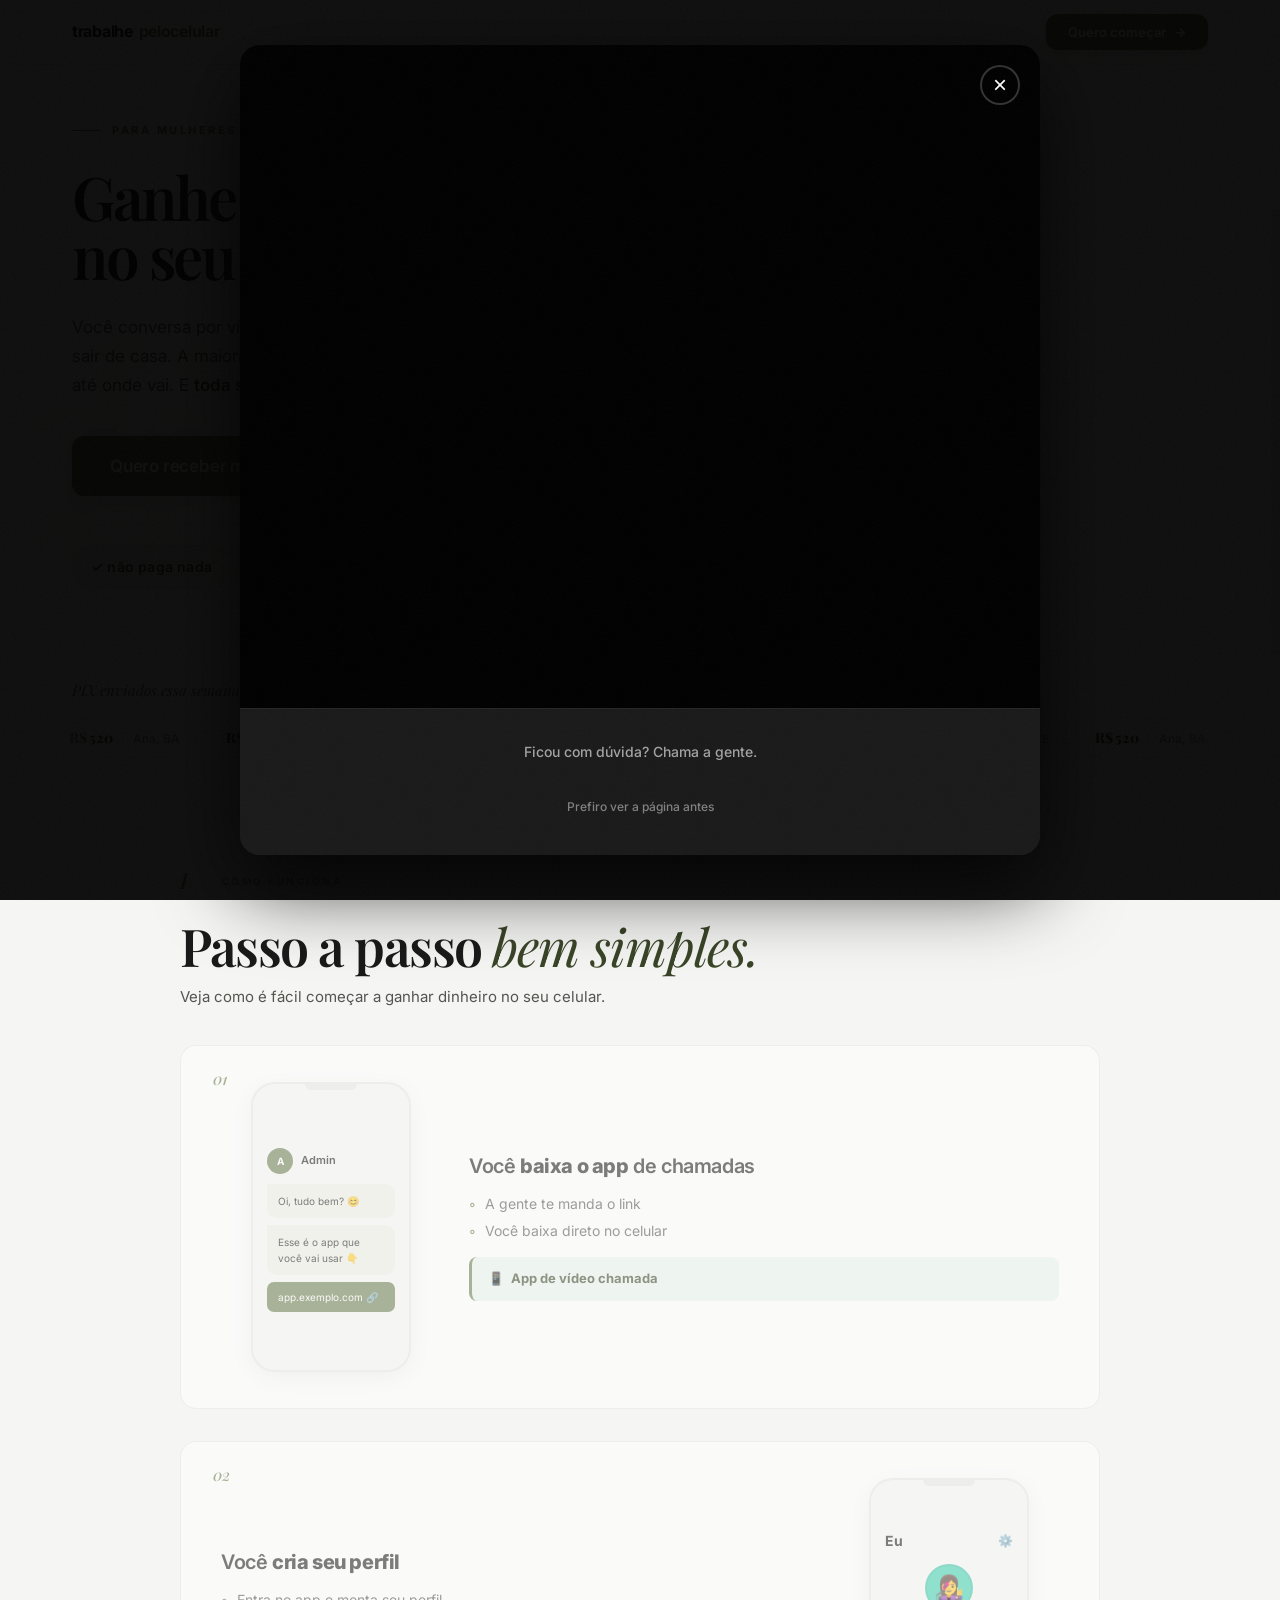
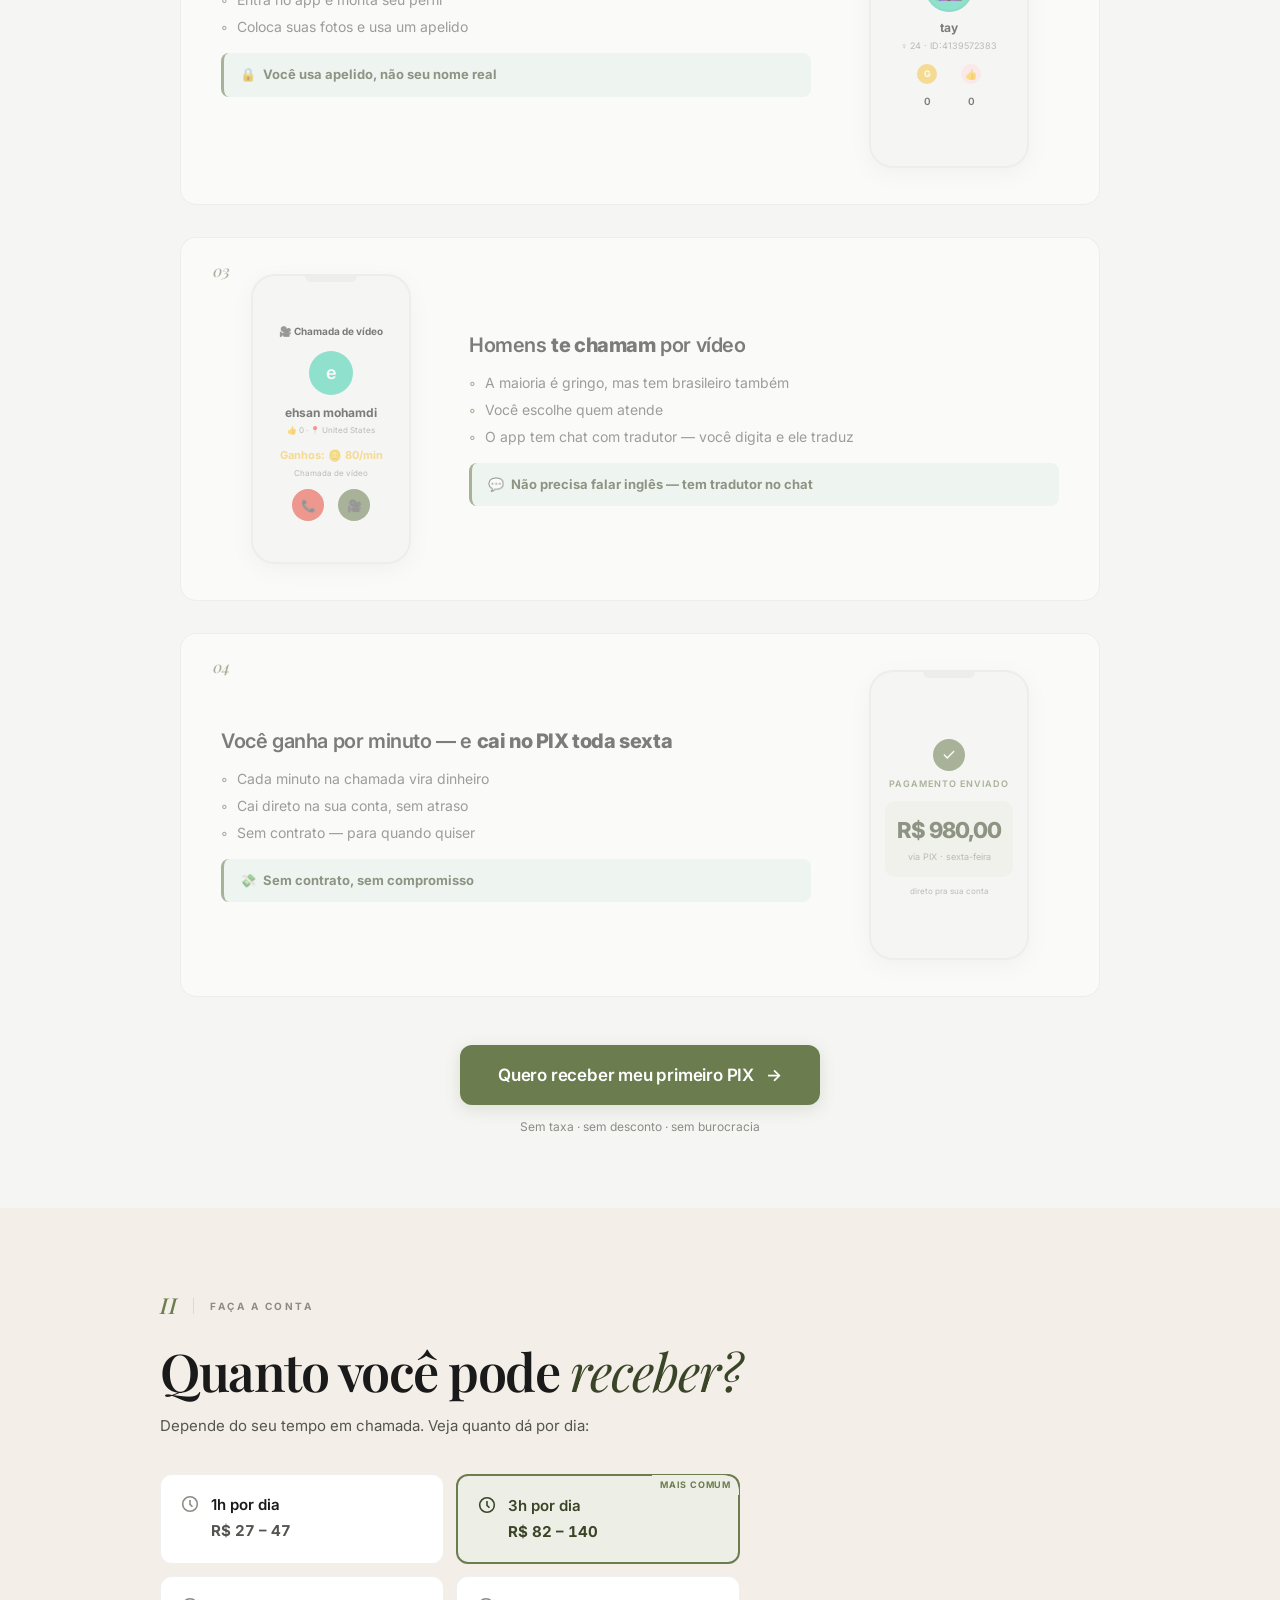
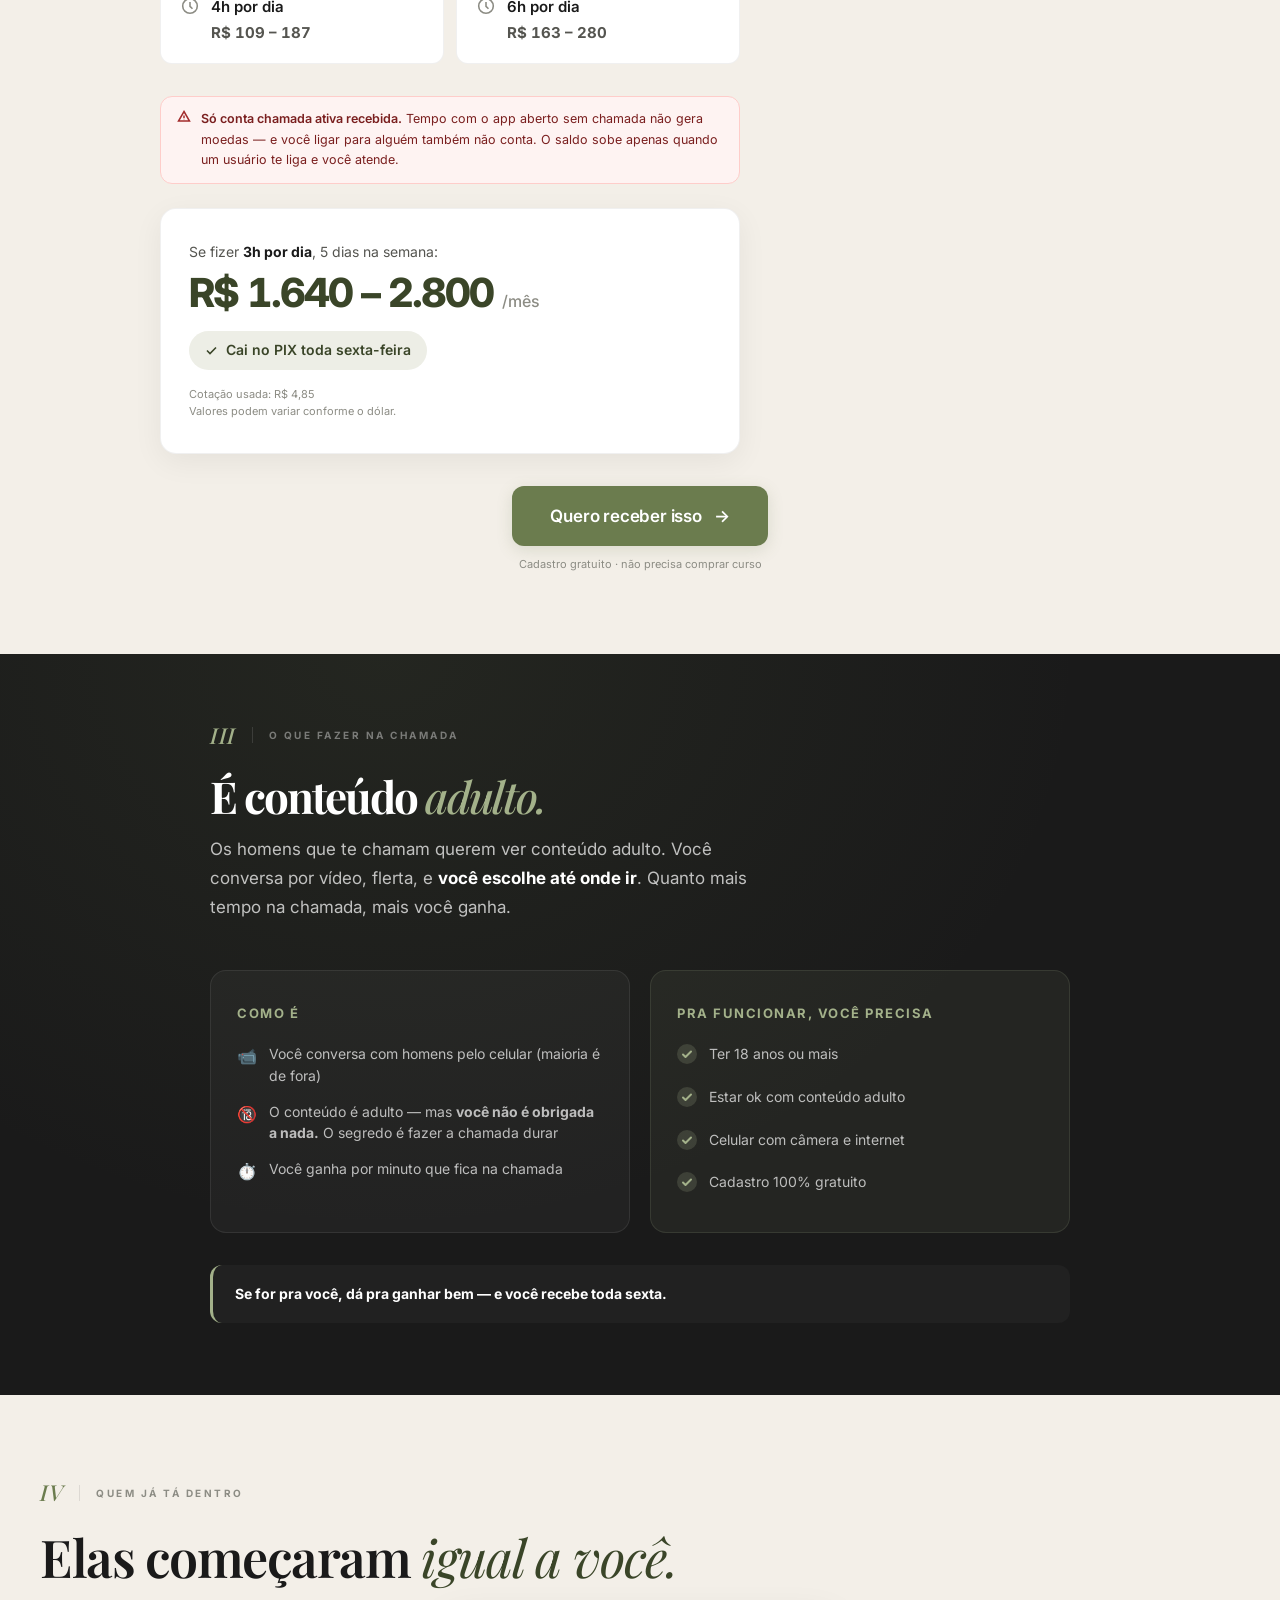
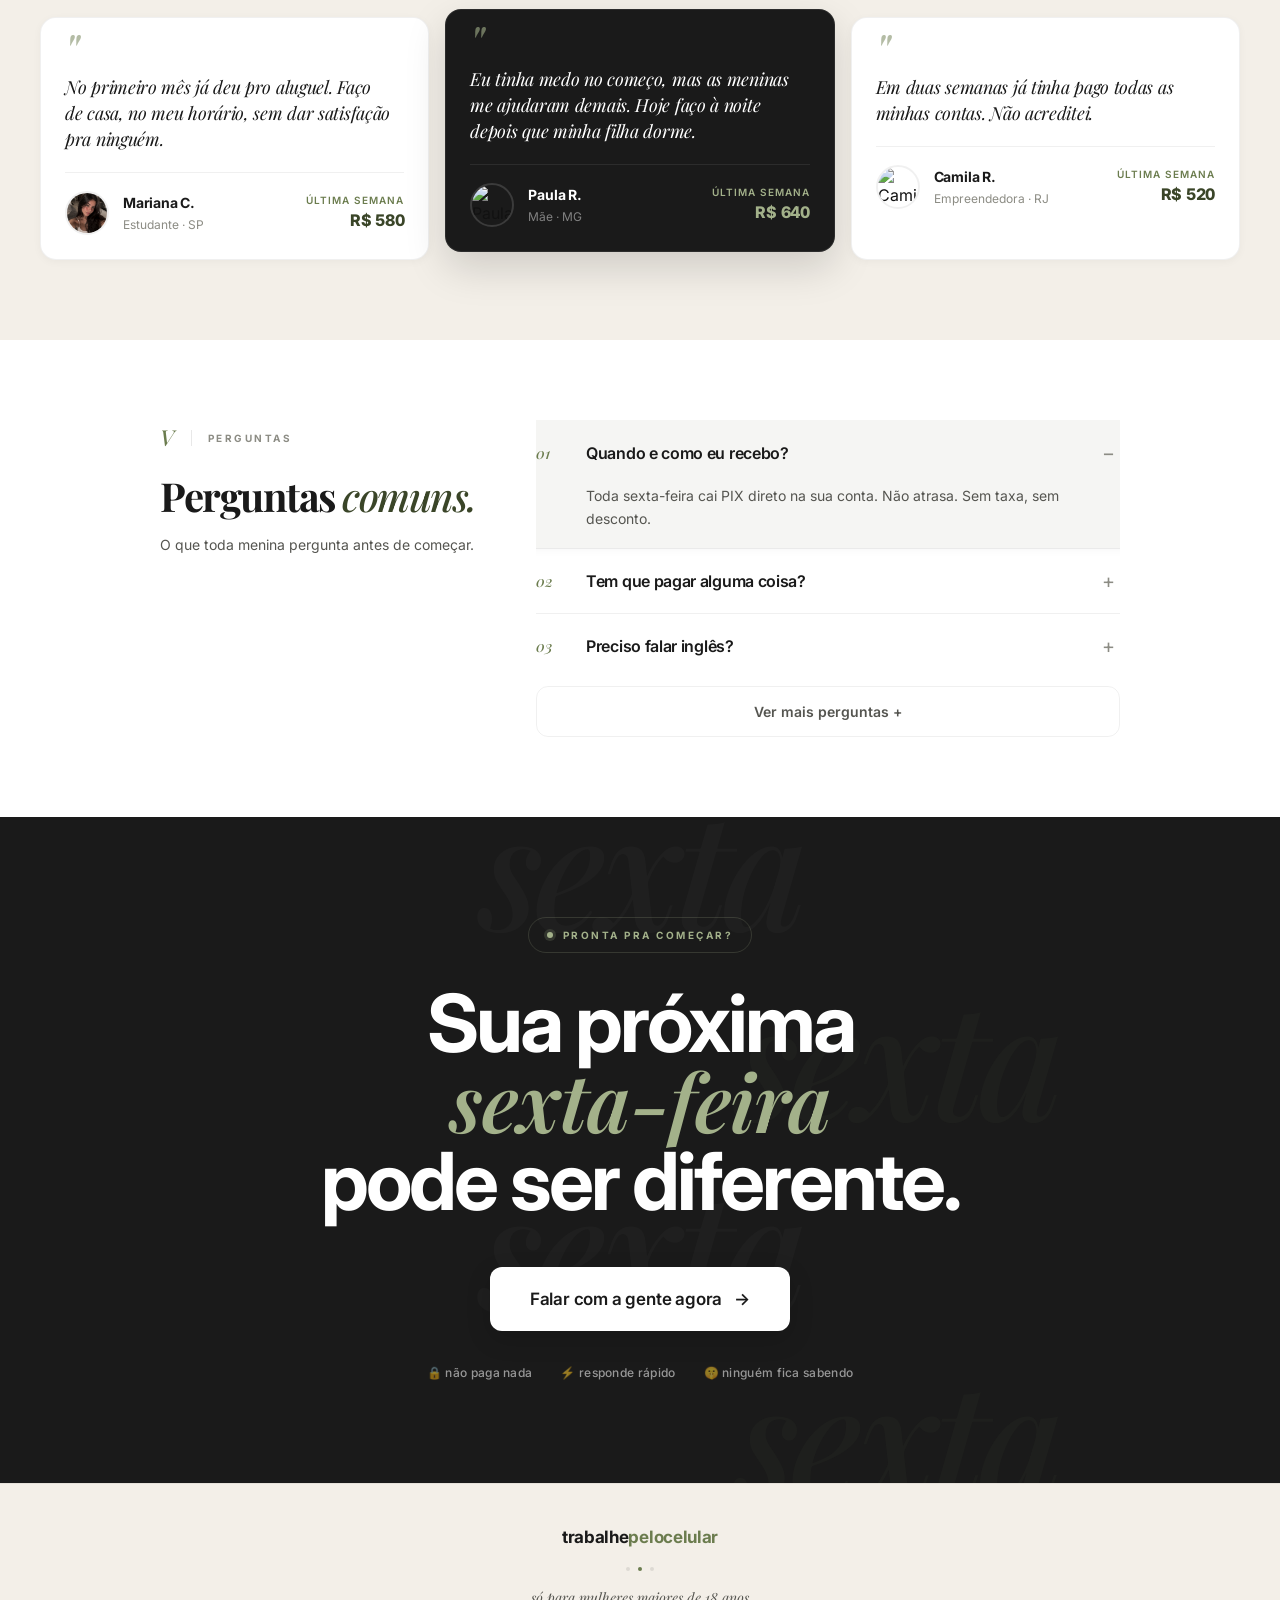
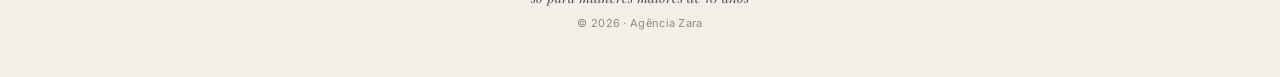
==== commit 74101d9f: "Ajustes" ====
--- a/index.html
+++ b/index.html
@@ -11,15 +11,15 @@
   <meta charset="UTF-8">
   <meta name="viewport" content="width=device-width, initial-scale=1.0">
   <title>Trabalhe pelo celular | Agência Zara</title>
-  <meta name="description" content="Ganhe R$ 0,60 a R$ 0,90 por minuto em chamadas de vídeo. PIX toda sexta-feira, sem taxa. Cadastro 100% gratuito.">
+  <meta name="description" content="Ganhe de R$ 27 a R$ 47 por hora em chamadas de vídeo. PIX toda sexta-feira, sem taxa. Cadastro 100% gratuito.">
   <meta name="robots" content="index, follow">
   <meta name="keywords" content="Yaar, LivU, trabalho pelo celular, ganhar dinheiro online, Agência Zara">
   <link rel="canonical" href="https://trabalhecomocelular.com/">
-  <link rel="icon" type="image/png" href="data:image/svg+xml,<svg xmlns='http://www.w3.org/2000/svg' viewBox='0 0 100 100'><text y='.9em' font-size='90'>💰</text></svg>">
+  <link rel="icon" type="image/svg+xml" href="data:image/svg+xml,%3Csvg xmlns='http://www.w3.org/2000/svg' viewBox='0 0 32 32'%3E%3Crect width='32' height='32' rx='6' fill='%23ffffff'/%3E%3Ctext x='16' y='23' font-family='Georgia,serif' font-size='18' font-weight='400' font-style='italic' fill='%236b7c4e' text-anchor='middle'%3EAZ%3C/text%3E%3C/svg%3E">
   <link rel="preconnect" href="https://fonts.googleapis.com">
   <link rel="preconnect" href="https://fonts.gstatic.com" crossorigin>
   <meta property="og:title" content="Trabalhe pelo celular | Agência Zara">
-  <meta property="og:description" content="Ganhe R$ 0,60 a R$ 0,90 por minuto em chamadas de vídeo. PIX toda sexta-feira.">
+  <meta property="og:description" content="Ganhe de R$ 27 a R$ 47 por hora em chamadas de vídeo. PIX toda sexta-feira.">
   <meta property="og:type" content="website">
   <meta property="og:url" content="https://trabalhecomocelular.com/">
   <meta property="og:image" content="https://trabalhecomocelular.com/hero.png">
@@ -125,7 +125,6 @@
   <div class="zn-nav-inner">
     <a class="zn-logo" href="#" aria-label="Trabalhe pelo celular - Página inicial">trabalhe<em>pelocelular</em></a>
     <div class="zn-nav-right">
-      <div class="zn-nav-online" aria-live="polite"><span class="zn-nav-dot"></span><span id="online-count">347</span> online</div>
       <button class="zn-nav-cta" data-cta aria-label="Começar a trabalhar">Quero começar<span>→</span></button>
     </div>
   </div>
@@ -162,18 +161,18 @@
     </div>
     <div class="zn-proof-marquee">
       <div class="zn-proof-track">
-        <div class="zn-proof-pill"><span class="zn-proof-amt">R$ 1.247</span><span class="zn-proof-div"></span><span class="zn-proof-who">Ana, BA</span></div>
-        <div class="zn-proof-pill"><span class="zn-proof-amt">R$ 890</span><span class="zn-proof-div"></span><span class="zn-proof-who">Jéssica, PE</span></div>
-        <div class="zn-proof-pill"><span class="zn-proof-amt">R$ 2.130</span><span class="zn-proof-div"></span><span class="zn-proof-who">Camila, SP</span></div>
-        <div class="zn-proof-pill"><span class="zn-proof-amt">R$ 720</span><span class="zn-proof-div"></span><span class="zn-proof-who">Renata, RJ</span></div>
-        <div class="zn-proof-pill"><span class="zn-proof-amt">R$ 1.560</span><span class="zn-proof-div"></span><span class="zn-proof-who">Bruna, MG</span></div>
-        <div class="zn-proof-pill"><span class="zn-proof-amt">R$ 980</span><span class="zn-proof-div"></span><span class="zn-proof-who">Paula, CE</span></div>
-        <div class="zn-proof-pill"><span class="zn-proof-amt">R$ 1.247</span><span class="zn-proof-div"></span><span class="zn-proof-who">Ana, BA</span></div>
-        <div class="zn-proof-pill"><span class="zn-proof-amt">R$ 890</span><span class="zn-proof-div"></span><span class="zn-proof-who">Jéssica, PE</span></div>
-        <div class="zn-proof-pill"><span class="zn-proof-amt">R$ 2.130</span><span class="zn-proof-div"></span><span class="zn-proof-who">Camila, SP</span></div>
-        <div class="zn-proof-pill"><span class="zn-proof-amt">R$ 720</span><span class="zn-proof-div"></span><span class="zn-proof-who">Renata, RJ</span></div>
-        <div class="zn-proof-pill"><span class="zn-proof-amt">R$ 1.560</span><span class="zn-proof-div"></span><span class="zn-proof-who">Bruna, MG</span></div>
-        <div class="zn-proof-pill"><span class="zn-proof-amt">R$ 980</span><span class="zn-proof-div"></span><span class="zn-proof-who">Paula, CE</span></div>
+        <div class="zn-proof-pill"><span class="zn-proof-amt">R$ 520</span><span class="zn-proof-div"></span><span class="zn-proof-who">Ana, BA</span></div>
+        <div class="zn-proof-pill"><span class="zn-proof-amt">R$ 1.053</span><span class="zn-proof-div"></span><span class="zn-proof-who">Jéssica, PE</span></div>
+        <div class="zn-proof-pill"><span class="zn-proof-amt">R$ 740</span><span class="zn-proof-div"></span><span class="zn-proof-who">Camila, SP</span></div>
+        <div class="zn-proof-pill"><span class="zn-proof-amt">R$ 890</span><span class="zn-proof-div"></span><span class="zn-proof-who">Renata, RJ</span></div>
+        <div class="zn-proof-pill"><span class="zn-proof-amt">R$ 1.180</span><span class="zn-proof-div"></span><span class="zn-proof-who">Bruna, MG</span></div>
+        <div class="zn-proof-pill"><span class="zn-proof-amt">R$ 610</span><span class="zn-proof-div"></span><span class="zn-proof-who">Paula, CE</span></div>
+        <div class="zn-proof-pill"><span class="zn-proof-amt">R$ 520</span><span class="zn-proof-div"></span><span class="zn-proof-who">Ana, BA</span></div>
+        <div class="zn-proof-pill"><span class="zn-proof-amt">R$ 1.053</span><span class="zn-proof-div"></span><span class="zn-proof-who">Jéssica, PE</span></div>
+        <div class="zn-proof-pill"><span class="zn-proof-amt">R$ 740</span><span class="zn-proof-div"></span><span class="zn-proof-who">Camila, SP</span></div>
+        <div class="zn-proof-pill"><span class="zn-proof-amt">R$ 890</span><span class="zn-proof-div"></span><span class="zn-proof-who">Renata, RJ</span></div>
+        <div class="zn-proof-pill"><span class="zn-proof-amt">R$ 1.180</span><span class="zn-proof-div"></span><span class="zn-proof-who">Bruna, MG</span></div>
+        <div class="zn-proof-pill"><span class="zn-proof-amt">R$ 610</span><span class="zn-proof-div"></span><span class="zn-proof-who">Paula, CE</span></div>
       </div>
     </div>
   </div>
@@ -494,20 +493,6 @@
   if(ref) sessionStorage.setItem("ref", ref);
 })();
 
-// === ONLINE COUNT VARIATION ===
-(function(){
-  var countEl = document.getElementById('online-count');
-  if(!countEl) return;
-  var base = 320;
-  var range = 100;
-  function updateCount(){
-    var count = base + Math.floor(Math.random() * range);
-    countEl.textContent = count;
-  }
-  updateCount();
-  setInterval(updateCount, 45000); // atualiza a cada 45s
-})();
-
 // === TRACKING ===
 function track(event, label){
   if(typeof gtag==='function') gtag('event', event, {event_label: label || ''});
@@ -530,8 +515,23 @@
     if(btn) btn.style.display = 'flex';
   }, 25000);
 }
-// Mostra o vídeo 1 segundo após carregar a página
-setTimeout(showVideo, 1000);
+// Mostra o vídeo quando o usuário rolar 30% da página ou após 10 segundos
+(function(){
+  var triggered = false;
+  function tryShow(){
+    if(triggered) return;
+    triggered = true;
+    window.removeEventListener('scroll', onScroll);
+    clearTimeout(fallbackTimer);
+    showVideo();
+  }
+  function onScroll(){
+    var scrollPct = window.scrollY / (document.body.scrollHeight - window.innerHeight);
+    if(scrollPct >= 0.3) tryShow();
+  }
+  window.addEventListener('scroll', onScroll, {passive: true});
+  var fallbackTimer = setTimeout(tryShow, 10000);
+})();
 
 document.getElementById('close-video').addEventListener('click', function(){
   var popup = document.getElementById('video-popup');
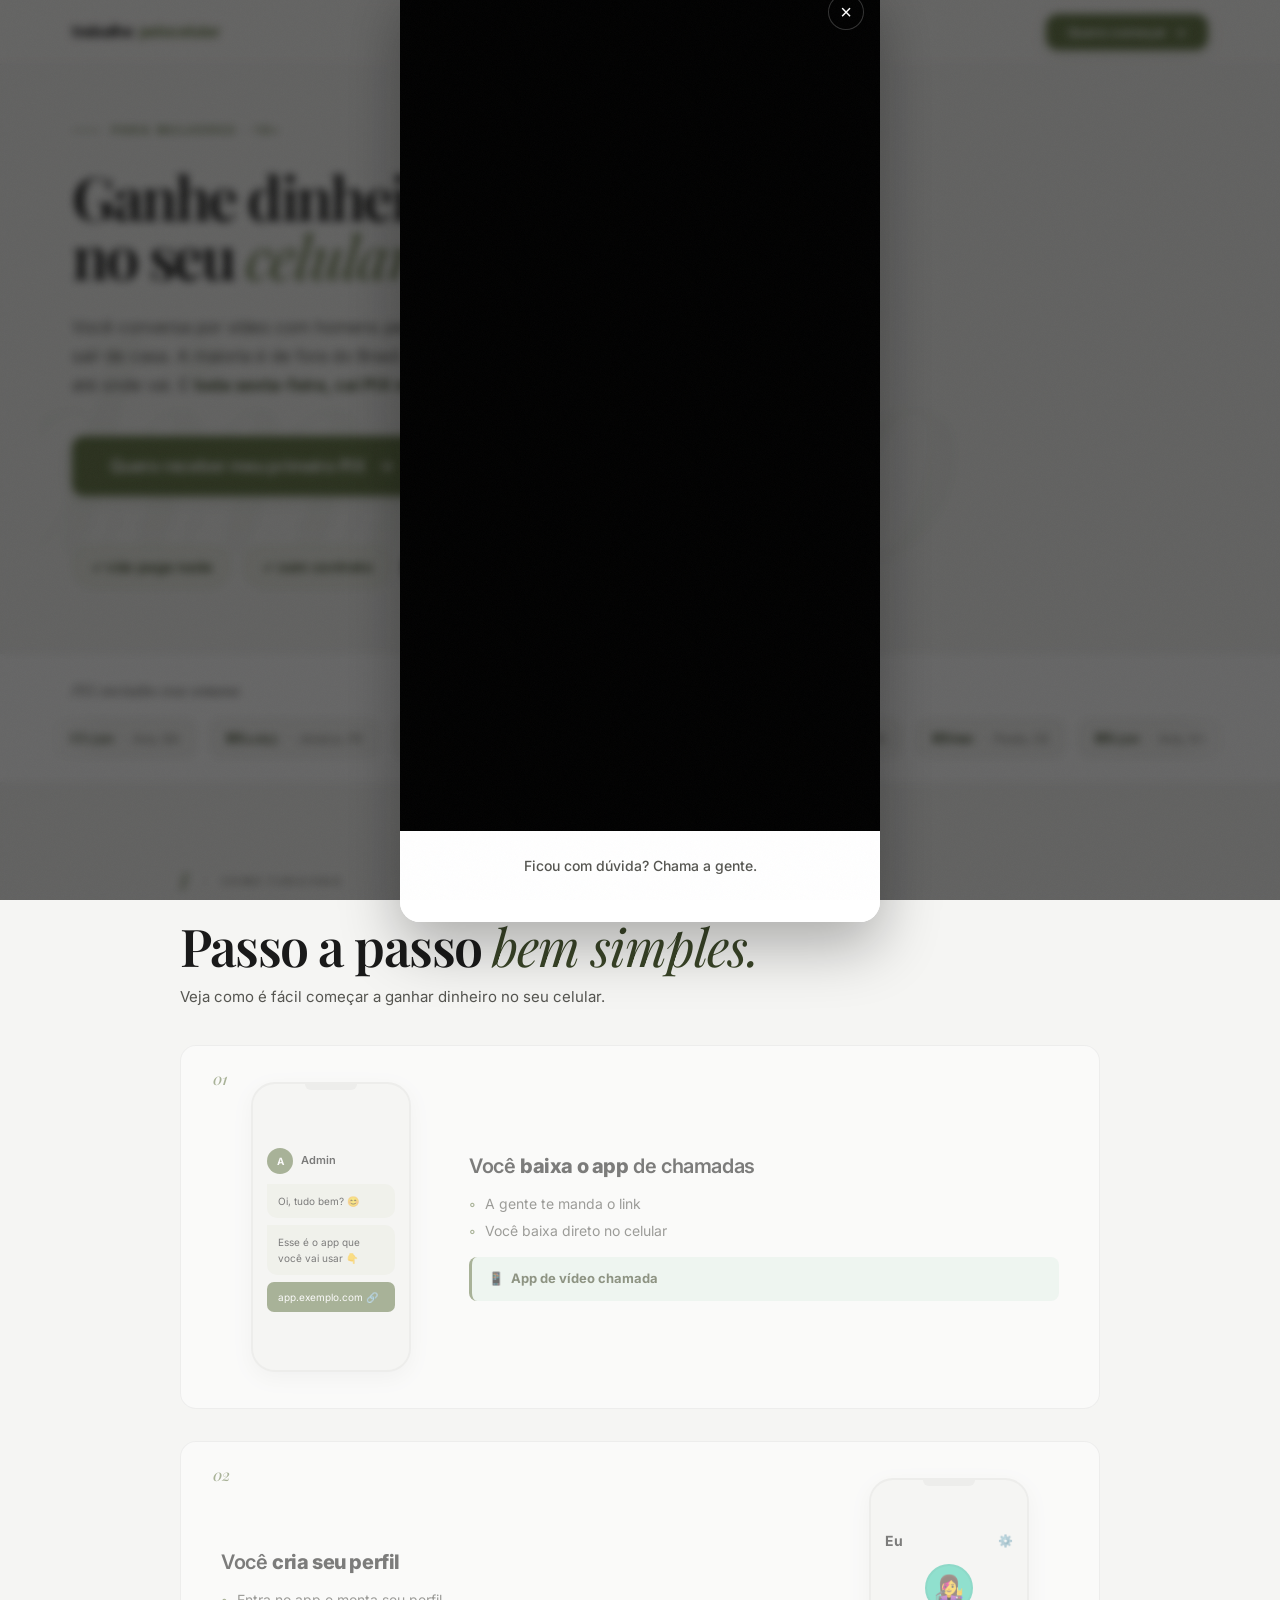
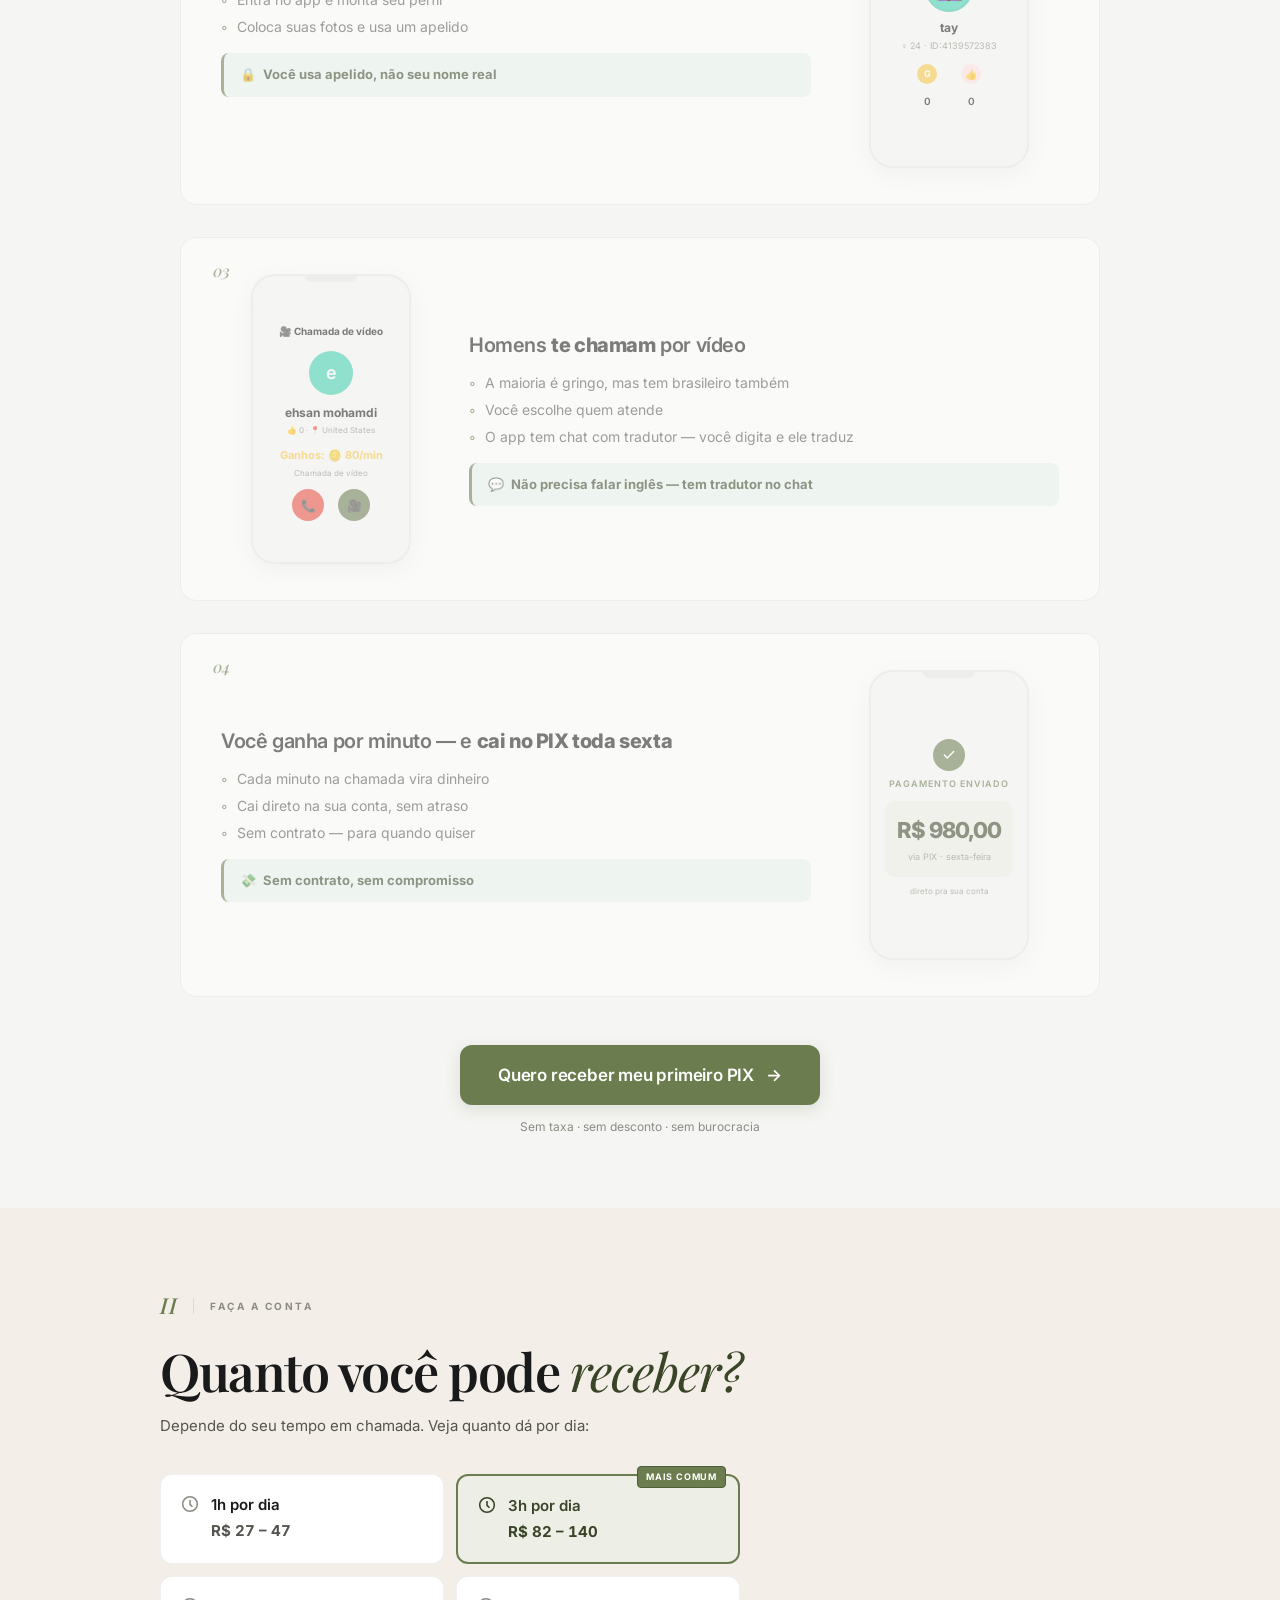
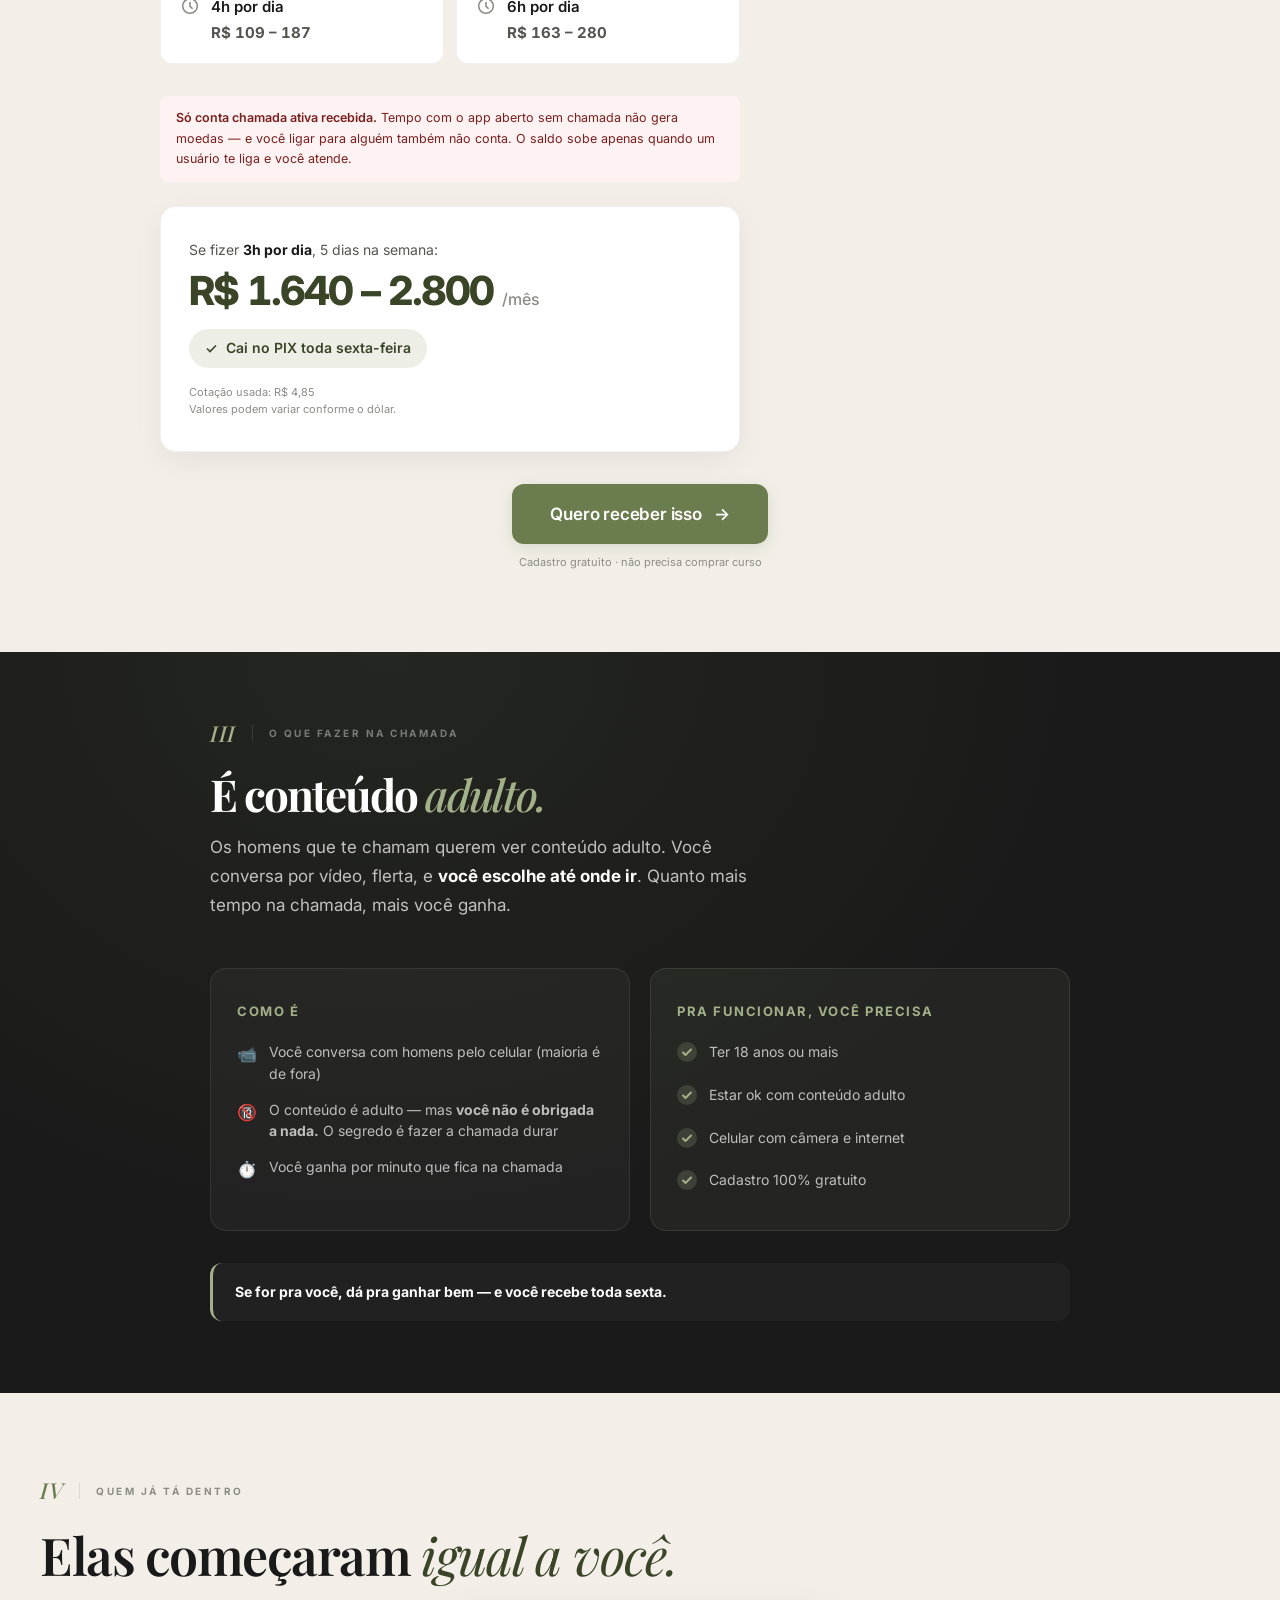
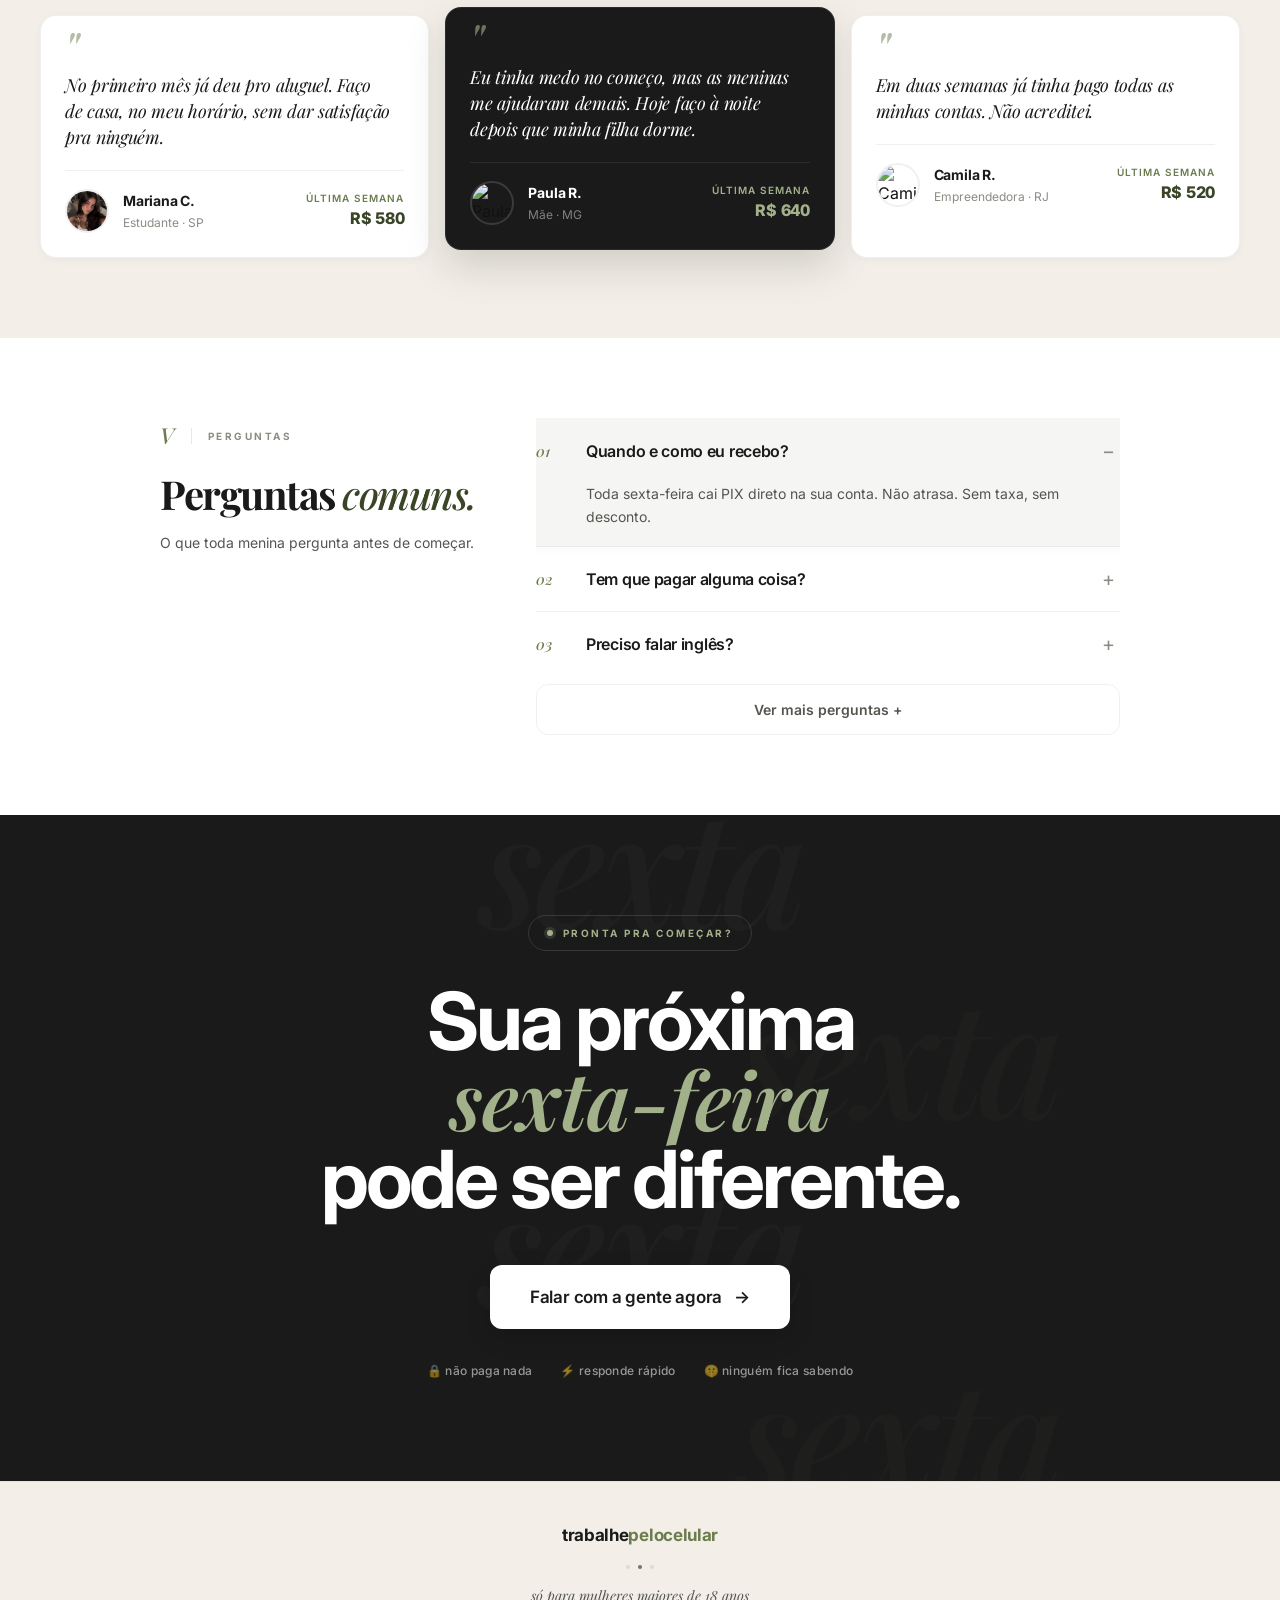
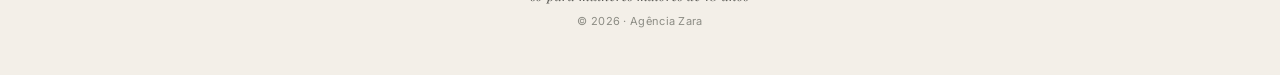
==== commit 852eb736: "Ajustes" ====
--- a/index.html
+++ b/index.html
@@ -340,7 +340,6 @@
     </div>
 
     <div class="zn-earn-warning">
-      <svg width="14" height="14" viewBox="0 0 14 14" fill="none" stroke="currentColor" stroke-width="1.5"><path d="M7 1.5L12.5 11H1.5L7 1.5z"/><path d="M7 5.5v2.8M7 9.8v.2"/></svg>
       <p><strong>Só conta chamada ativa recebida.</strong> Tempo com o app aberto sem chamada não gera moedas — e você ligar para alguém também não conta. O saldo sobe apenas quando um usuário te liga e você atende.</p>
     </div>
 
@@ -465,7 +464,7 @@
     <div class="zn-video-popup-footer">
       <p class="zn-video-popup-label">Ficou com dúvida? Chama a gente.</p>
       <button class="zn-video-cta" id="popup-btn" data-cta style="display:none">Entendi, quero começar<span>→</span></button>
-      <a class="zn-video-skip" id="close-popup-link">Prefiro ver a página antes</a>
+      <a class="zn-video-skip" id="close-popup-link" style="display:none">Prefiro ver a página antes</a>
     </div>
   </div>
 </div>
@@ -509,10 +508,12 @@
   popup.classList.add('is-visible');
   track('video_popup_shown');
   
-  // Mostra o botão após 25 segundos
+  // Mostra os botões após 25 segundos
   setTimeout(function(){
     var btn = document.getElementById('popup-btn');
+    var skip = document.getElementById('close-popup-link');
     if(btn) btn.style.display = 'flex';
+    if(skip) skip.style.display = 'inline-flex';
   }, 25000);
 }
 // Mostra o vídeo quando o usuário rolar 30% da página ou após 10 segundos
@@ -601,6 +602,25 @@
   };
   function fmt(n){ return n.toLocaleString('pt-BR'); }
   
+  function animateCount(el, targetMin, targetMax, duration){
+    var startMin = 0, startMax = 0;
+    var text = el.textContent.replace(/[^\d–\-]/g, ' ').trim().split(/\s*[–\-]\s*/);
+    if(text.length === 2){
+      startMin = parseInt(text[0].replace(/\./g,'')) || 0;
+      startMax = parseInt(text[1].replace(/\./g,'')) || 0;
+    }
+    var start = performance.now();
+    function step(now){
+      var t = Math.min((now - start) / duration, 1);
+      t = 1 - Math.pow(1 - t, 3); // ease-out cubic
+      var curMin = Math.round(startMin + (targetMin - startMin) * t);
+      var curMax = Math.round(startMax + (targetMax - startMax) * t);
+      el.textContent = 'R$ ' + fmt(curMin) + ' – ' + fmt(curMax);
+      if(t < 1) requestAnimationFrame(step);
+    }
+    requestAnimationFrame(step);
+  }
+  
   document.querySelectorAll('#earn-hours .zn-earn-hour').forEach(function(el){
     el.addEventListener('click', function(){
       var h = this.getAttribute('data-h');
@@ -613,7 +633,7 @@
       this.classList.add('zn-earn-hour--active');
       
       document.getElementById('earn-label').textContent = d.label;
-      document.getElementById('earn-amount').textContent = 'R$ ' + fmt(d.dMin * 20) + ' – ' + fmt(d.dMax * 20);
+      animateCount(document.getElementById('earn-amount'), d.dMin * 20, d.dMax * 20, 600);
       
       track('earn_calc', h + 'h');
     });
--- a/kit.css
+++ b/kit.css
@@ -54,6 +54,33 @@
 .zn-fade { opacity: 0; transform: translateY(24px); transition: opacity 0.7s ease, transform 0.7s ease; }
 .zn-fade.is-visible { opacity: 1; transform: translateY(0); }
 
+/* Hero stagger entrance */
+@keyframes heroIn {
+  from { opacity: 0; transform: translateY(20px); }
+  to { opacity: 1; transform: translateY(0); }
+}
+.zn-hero .zn-eyebrow,
+.zn-hero .zn-hero-title,
+.zn-hero .zn-hero-lead,
+.zn-hero .zn-hero-cta-row,
+.zn-hero .zn-hero-divider,
+.zn-hero .zn-hero-pills {
+  opacity: 0;
+  animation: heroIn 0.6s ease forwards;
+}
+.zn-hero .zn-eyebrow { animation-delay: 0.1s; }
+.zn-hero .zn-hero-title { animation-delay: 0.25s; }
+.zn-hero .zn-hero-lead { animation-delay: 0.4s; }
+.zn-hero .zn-hero-cta-row { animation-delay: 0.55s; }
+.zn-hero .zn-hero-divider { animation-delay: 0.7s; }
+.zn-hero .zn-hero-pills { animation-delay: 0.8s; }
+
+/* Step cards stagger */
+.zn-step-card:nth-child(1) { transition-delay: 0s; }
+.zn-step-card:nth-child(2) { transition-delay: 0.1s; }
+.zn-step-card:nth-child(3) { transition-delay: 0.2s; }
+.zn-step-card:nth-child(4) { transition-delay: 0.3s; }
+
 /* ═══ NAV ═══ */
 .zn-nav {
   position: sticky; top: 0; z-index: 30;
@@ -171,6 +198,7 @@
 .zn-proof-live-dot { width: 6px; height: 6px; border-radius: 50%; background: #c53030; animation: zn-pulse 1.4s ease-in-out infinite; }
 .zn-proof-lbl { font-family: var(--serif); font-style: italic; font-size: 15px; color: var(--ink-2); }
 .zn-proof-marquee { overflow: hidden; mask-image: linear-gradient(90deg, transparent 0, #000 60px, #000 calc(100% - 60px), transparent 100%); }
+.zn-proof-marquee:hover .zn-proof-track { animation-play-state: paused; }
 .zn-proof-track { display: flex; gap: 12px; animation: zn-marquee 35s linear infinite; width: max-content; padding: 0 12px; }
 @keyframes zn-marquee { from { transform: translateX(0); } to { transform: translateX(-50%); } }
 .zn-proof-pill { display: flex; align-items: center; gap: 10px; padding: 8px 16px; border: 1px solid var(--line); border-radius: 12px; background: var(--bg); white-space: nowrap; }
@@ -400,13 +428,13 @@
 /* Earn — hours list */
 .zn-earn-hours {
   display: grid; grid-template-columns: 1fr 1fr; gap: 12px;
-  max-width: 580px; margin-bottom: 32px;
+  max-width: 580px; margin-bottom: 32px; overflow: visible;
 }
 .zn-earn-hour {
   display: flex; align-items: flex-start; gap: 12px;
   padding: 18px 20px; background: var(--white);
   border: 1px solid var(--line); border-radius: var(--radius);
-  transition: all 0.2s; position: relative;
+  transition: all 0.2s; position: relative; overflow: visible;
 }
 .zn-earn-hour:hover { box-shadow: var(--shadow-sm); }
 .zn-earn-hour { cursor: pointer; }
@@ -414,11 +442,11 @@
 .zn-earn-hour-time { font-size: 15px; font-weight: 600; color: var(--ink); margin-bottom: 2px; }
 .zn-earn-hour-value { font-size: 15px; font-weight: 700; color: var(--ink-2); font-variant-numeric: tabular-nums; }
 .zn-earn-hour-tag {
-  position: absolute; top: -1px; right: -1px;
-  font-size: 9px; font-weight: 700; color: var(--g);
+  position: absolute; top: -10px; right: 12px;
+  font-size: 9px; font-weight: 700; color: #fff;
   letter-spacing: 0.8px; text-transform: uppercase;
-  background: var(--g-l); padding: 3px 8px;
-  border-radius: 0 var(--radius-lg) 0 var(--radius);
+  background: var(--g); padding: 3px 8px;
+  border-radius: 4px; border: 1px solid var(--g-d);
   white-space: nowrap;
 }
 .zn-earn-hour--active {
@@ -430,12 +458,14 @@
 
 /* Warning box */
 .zn-earn-warning {
-  display: flex; align-items: flex-start; gap: 10px;
-  max-width: 580px; margin-bottom: 24px;
-  padding: 12px 16px; border-radius: var(--radius);
-  background: #fef3f2; border: 1px solid #fecdca;
-}
-.zn-earn-warning svg { flex-shrink: 0; margin-top: 1px; color: #a32d2d; }
+  display: flex;
+  align-items: flex-start;
+  max-width: 580px;
+  margin-bottom: 24px;
+  padding: 12px 16px;
+  border-radius: 8px;
+  background: #fef3f2;
+}
 .zn-earn-warning p { font-size: 12.5px; color: #7a1f1f; line-height: 1.65; margin: 0; }
 .zn-earn-warning p strong { font-weight: 600; }
 
@@ -473,7 +503,7 @@
   .zn-earn-hour { padding: 14px 14px; gap: 10px; }
   .zn-earn-hour-time { font-size: 13px; }
   .zn-earn-hour-value { font-size: 13px; }
-  .zn-earn-hour-tag { font-size: 8px; top: 8px; right: 8px; }
+  .zn-earn-hour-tag { font-size: 8px; top: -9px; right: 10px; }
   .zn-earn-result { max-width: 100%; padding: 24px 20px; }
   .zn-earn-result-amount { font-size: 30px; letter-spacing: -1.5px; }
 }
@@ -533,8 +563,8 @@
 .zn-foot-copy { font-size: 11px; color: var(--ink-3); margin: 4px 0; letter-spacing: 0.3px; }
 
 /* ═══ FLOATING CTA (mobile only) ═══ */
-.zn-floating-cta { position: fixed; bottom: -100px; left: 0; right: 0; z-index: 80; padding: 12px 16px; background: linear-gradient(to top, rgba(255,255,255,0.98) 0%, rgba(255,255,255,0.95) 100%); backdrop-filter: blur(10px); border-top: 1px solid var(--line); box-shadow: 0 -4px 20px rgba(0,0,0,0.08); transition: transform 0.4s cubic-bezier(0.22,1,0.36,1); display: none; }
-.zn-floating-cta.is-visible { transform: translateY(-100px); }
+.zn-floating-cta { position: fixed; bottom: 0; left: 0; right: 0; z-index: 80; padding: 12px 36px; background: linear-gradient(to top, rgba(255,255,255,0.98) 0%, rgba(255,255,255,0.95) 100%); backdrop-filter: blur(10px); border-top: 1px solid var(--line); box-shadow: 0 -4px 20px rgba(0,0,0,0.08); transition: transform 0.4s cubic-bezier(0.22,1,0.36,1); transform: translateY(100%); display: none; }
+.zn-floating-cta.is-visible { transform: translateY(0); }
 .zn-floating-cta .zn-btn-primary { width: 100%; justify-content: center; gap: 8px; font-size: 15px; padding: 16px 24px; box-shadow: 0 4px 16px rgba(107,124,78,0.2); }
 .zn-floating-cta .zn-btn-primary span:first-child { font-size: 18px; }
 @media (max-width: 900px) {
@@ -562,40 +592,39 @@
 .zn-pix-float-value { font-size: 18px; font-weight: 800; color: var(--ink); letter-spacing: -0.5px; }
 
 /* ═══ VIDEO POPUP ═══ */
-.zn-video-popup { position: fixed; inset: 0; z-index: 90; background: rgba(0,0,0,0.94); display: flex; align-items: center; justify-content: center; padding: 0; opacity: 0; transition: opacity 0.4s ease; pointer-events: none; }
+.zn-video-popup { position: fixed; inset: 0; z-index: 90; background: rgba(0,0,0,0.6); backdrop-filter: blur(4px); display: flex; align-items: center; justify-content: center; padding: 24px; opacity: 0; transition: opacity 0.4s ease; pointer-events: none; }
 .zn-video-popup.is-visible { opacity: 1; pointer-events: all; }
-.zn-video-popup-container { position: relative; width: 100%; max-width: 100%; height: 100%; max-height: 100%; display: flex; flex-direction: column; background: var(--ink); }
-.zn-video-popup-wrap { position: relative; flex: 1; width: 100%; aspect-ratio: 9/16; overflow: hidden; background: #000; }
+.zn-video-popup-container { position: relative; width: 100%; max-width: 380px; border-radius: 20px; overflow: hidden; background: var(--white); box-shadow: 0 24px 60px rgba(0,0,0,0.3); display: flex; flex-direction: column; }
+.zn-video-popup-wrap { position: relative; width: 100%; aspect-ratio: 9/16; overflow: hidden; background: #000; }
 .zn-video-popup-wrap iframe { position: absolute; top: 0; left: 0; width: 100%; height: 100%; border: none; }
-.zn-video-popup-close { position: absolute; top: 16px; right: 16px; width: 40px; height: 40px; border-radius: 50%; background: rgba(0,0,0,0.7); backdrop-filter: blur(8px); border: 2px solid rgba(255,255,255,0.2); color: #fff; font-size: 24px; cursor: pointer; display: flex; align-items: center; justify-content: center; z-index: 10; transition: all 0.2s; line-height: 1; font-weight: 400; }
-.zn-video-popup-close:hover { background: rgba(0,0,0,0.85); border-color: rgba(255,255,255,0.4); transform: scale(1.05); }
+.zn-video-popup-close { position: absolute; top: 12px; right: 12px; width: 36px; height: 36px; border-radius: 50%; background: rgba(0,0,0,0.5); backdrop-filter: blur(8px); border: 1.5px solid rgba(255,255,255,0.2); color: #fff; font-size: 20px; cursor: pointer; display: flex; align-items: center; justify-content: center; z-index: 10; transition: all 0.2s; line-height: 1; font-weight: 400; }
+.zn-video-popup-close:hover { background: rgba(0,0,0,0.75); border-color: rgba(255,255,255,0.4); transform: scale(1.05); }
 .zn-video-popup-close:active { transform: scale(0.95); }
-.zn-video-popup-footer { background: var(--ink); padding: 24px 20px 28px; text-align: center; border-top: 1px solid rgba(255,255,255,0.06); }
-.zn-video-popup-label { font-size: 13px; color: rgba(255,255,255,0.6); margin: 0 0 16px; font-weight: 500; }
-.zn-video-cta { display: flex; align-items: center; gap: 10px; font-size: 16px; font-weight: 600; color: var(--ink); background: #fff; padding: 16px 32px; border-radius: 12px; border: none; cursor: pointer; font-family: inherit; box-shadow: 0 4px 16px rgba(255,255,255,0.15); transition: all 0.3s cubic-bezier(0.22,1,0.36,1); letter-spacing: -0.2px; width: 100%; max-width: 400px; justify-content: center; margin: 0 auto; opacity: 0; animation: fadeInUp 0.4s ease forwards; }
+.zn-video-popup-footer { background: var(--white); padding: 20px 24px 24px; text-align: center; }
+.zn-video-popup-label { font-size: 13px; color: var(--ink-2); margin: 0 0 14px; font-weight: 500; }
+.zn-video-cta { display: flex; align-items: center; gap: 10px; font-size: 15px; font-weight: 600; color: var(--white); background: var(--g); padding: 14px 28px; border-radius: 12px; border: none; cursor: pointer; font-family: inherit; box-shadow: 0 4px 16px rgba(107,124,78,0.2); transition: all 0.3s cubic-bezier(0.22,1,0.36,1); letter-spacing: -0.2px; width: 100%; justify-content: center; margin: 0 auto; opacity: 0; animation: fadeInUp 0.4s ease forwards; }
 @keyframes fadeInUp { from { opacity: 0; transform: translateY(10px); } to { opacity: 1; transform: translateY(0); } }
 .zn-video-cta span { transition: transform 0.3s cubic-bezier(0.22,1,0.36,1); }
-.zn-video-cta:hover { background: #a3b18a; transform: translateY(-2px); box-shadow: 0 8px 24px rgba(163,177,138,0.25); }
+.zn-video-cta:hover { background: var(--g-d); transform: translateY(-2px); box-shadow: 0 8px 24px rgba(107,124,78,0.25); }
 .zn-video-cta:hover span { transform: translateX(4px); }
 .zn-video-cta:active { transform: translateY(0) scale(0.98); transition-duration: 0.1s; }
-.zn-video-skip { display: inline-block; font-size: 12px; color: rgba(255,255,255,0.45); margin-top: 14px; cursor: pointer; text-decoration: none; transition: color 0.2s; font-weight: 500; }
-.zn-video-skip:hover { color: rgba(255,255,255,0.7); text-decoration: underline; }
+.zn-video-skip { display: inline-flex; align-items: center; justify-content: center; width: 100%; font-size: 13px; color: var(--g); margin-top: 8px; cursor: pointer; text-decoration: none; font-weight: 600; font-family: inherit; background: none; border: 1px solid var(--g); border-radius: 12px; padding: 11px 28px; transition: all 0.2s; }
+.zn-video-skip:hover { background: var(--g-l); text-decoration: none; }
 
 /* Desktop: vídeo centralizado com max-width */
 @media (min-width: 901px) {
   .zn-video-popup { padding: 40px; }
-  .zn-video-popup-container { max-width: 800px; max-height: 90vh; border-radius: 20px; overflow: hidden; box-shadow: 0 30px 80px rgba(0,0,0,0.8); }
-  .zn-video-popup-wrap { aspect-ratio: 16/9; }
-  .zn-video-popup-wrap iframe { top: 0; height: 100%; }
-  .zn-video-popup-close { top: 20px; right: 20px; }
-  .zn-video-popup-footer { padding: 32px 40px 36px; }
-  .zn-video-popup-label { font-size: 14px; margin-bottom: 20px; }
-  .zn-video-cta { font-size: 17px; padding: 18px 36px; }
+  .zn-video-popup-container { max-width: 480px; }
+  .zn-video-popup-wrap { aspect-ratio: 9/16; }
+  .zn-video-popup-close { top: 16px; right: 16px; }
+  .zn-video-popup-footer { padding: 24px 28px 28px; }
+  .zn-video-popup-label { font-size: 14px; margin-bottom: 16px; }
+  .zn-video-cta { font-size: 16px; padding: 16px 32px; }
 }
 
 /* ═══ RESPONSIVE ═══ */
 @media (max-width: 900px) {
-  .zn-hero { grid-template-columns: 1fr; gap: 48px; padding: 32px 32px 48px; }
+  .zn-hero { grid-template-columns: 1fr; gap: 48px; padding: 32px 36px 48px; }
   .zn-hero-title { font-size: 38px; letter-spacing: -1.5px; }
   .zn-hero-lead { font-size: 15px; }
   .zn-hero-bg-word { font-size: 120px; }
@@ -603,9 +632,9 @@
   .zn-hero-pill { padding: 8px 14px; font-size: 12px; }
   .zn-h2 { font-size: 28px; letter-spacing: -0.8px; margin-bottom: 20px; }
   .zn-final-h { font-size: 36px; letter-spacing: -1.5px; margin-bottom: 32px; }
-  .zn-how, .zn-what, .zn-sim, .zn-dep, .zn-faq, .zn-earn { padding: 44px 32px; }
-  .zn-about { padding: 40px 32px 48px; }
-  .zn-final { padding: 56px 32px; }
+  .zn-how, .zn-what, .zn-sim, .zn-dep, .zn-faq, .zn-earn { padding: 44px 36px; }
+  .zn-about { padding: 40px 36px 48px; }
+  .zn-final { padding: 56px 36px; }
   .zn-how-item { grid-template-columns: 56px 1fr; gap: 16px; padding: 20px 0; }
   .zn-how-n { font-size: 36px; }
   .zn-how-t { font-size: 17px; }
@@ -661,17 +690,17 @@
   .zn-pix-float-value { font-size: 15px; }
   .zn-hero-badge { right: 12px; top: 12px; }
   .zn-nav-online { display: none; }
-  .zn-final-feet { gap: 12px; font-size: 11px; padding: 0 32px; }
+  .zn-final-feet { gap: 12px; font-size: 11px; padding: 0 36px; }
   .zn-final-bg span { font-size: 80px; }
   .zn-final-tag { font-size: 10px; padding: 8px 16px; }
-  .zn-proof-head { padding: 0 32px 14px; }
-  .zn-video-popup { padding: 0; gap: 0; }
-  .zn-video-popup-wrap { max-width: 100%; border-radius: 0; }
+  .zn-proof-head { padding: 0 36px 14px; }
+  .zn-video-popup { padding: 20px; }
+  .zn-video-popup-wrap { border-radius: 0; }
   .zn-video-popup-wrap iframe { border-radius: 0; }
   .zn-video-popup-close { top: 12px; right: 12px; width: 36px; height: 36px; font-size: 22px; }
-  .zn-video-cta { font-size: 15px; padding: 16px 30px; }
-  .zn-foot { padding: 32px 32px; }
-  .zn-nav-inner { padding: 10px 32px; }
+  .zn-video-cta { font-size: 15px; padding: 14px 24px; }
+  .zn-foot { padding: 32px 36px; }
+  .zn-nav-inner { padding: 10px 36px; }
 }
 
 
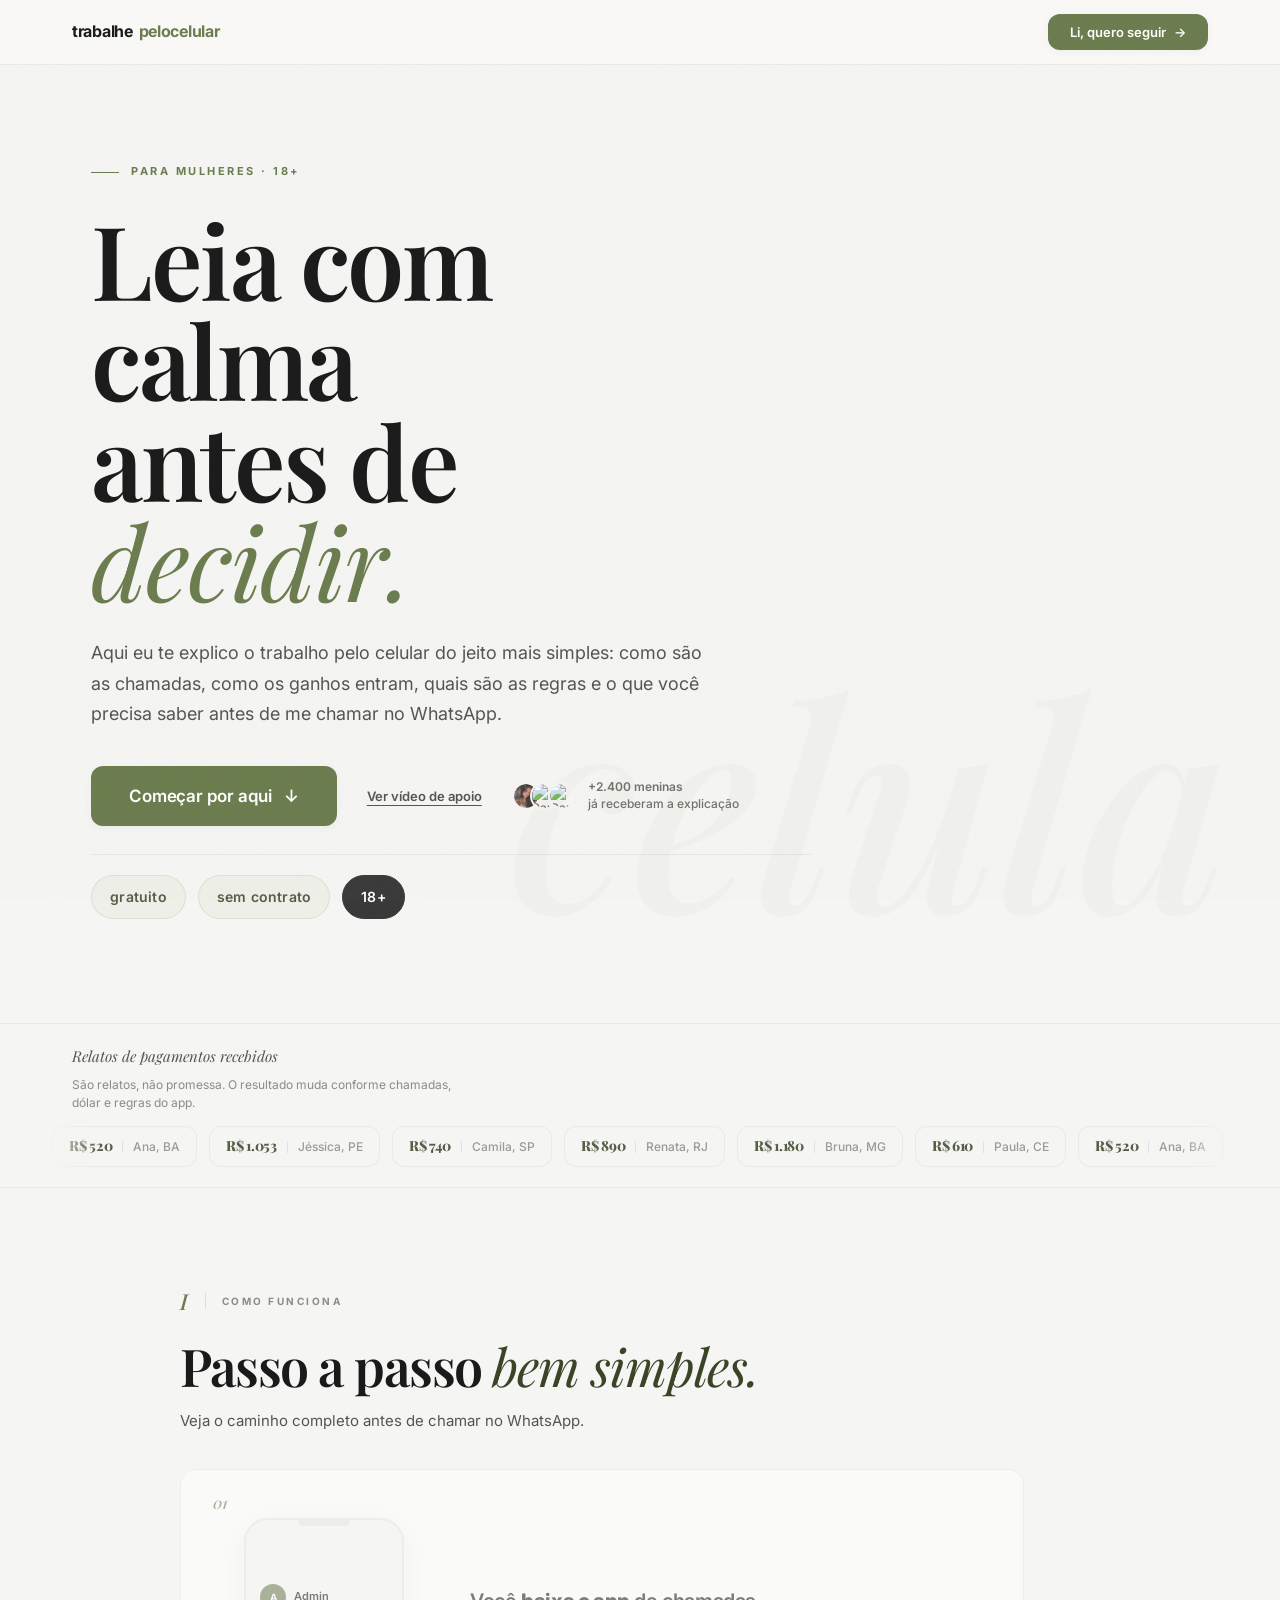
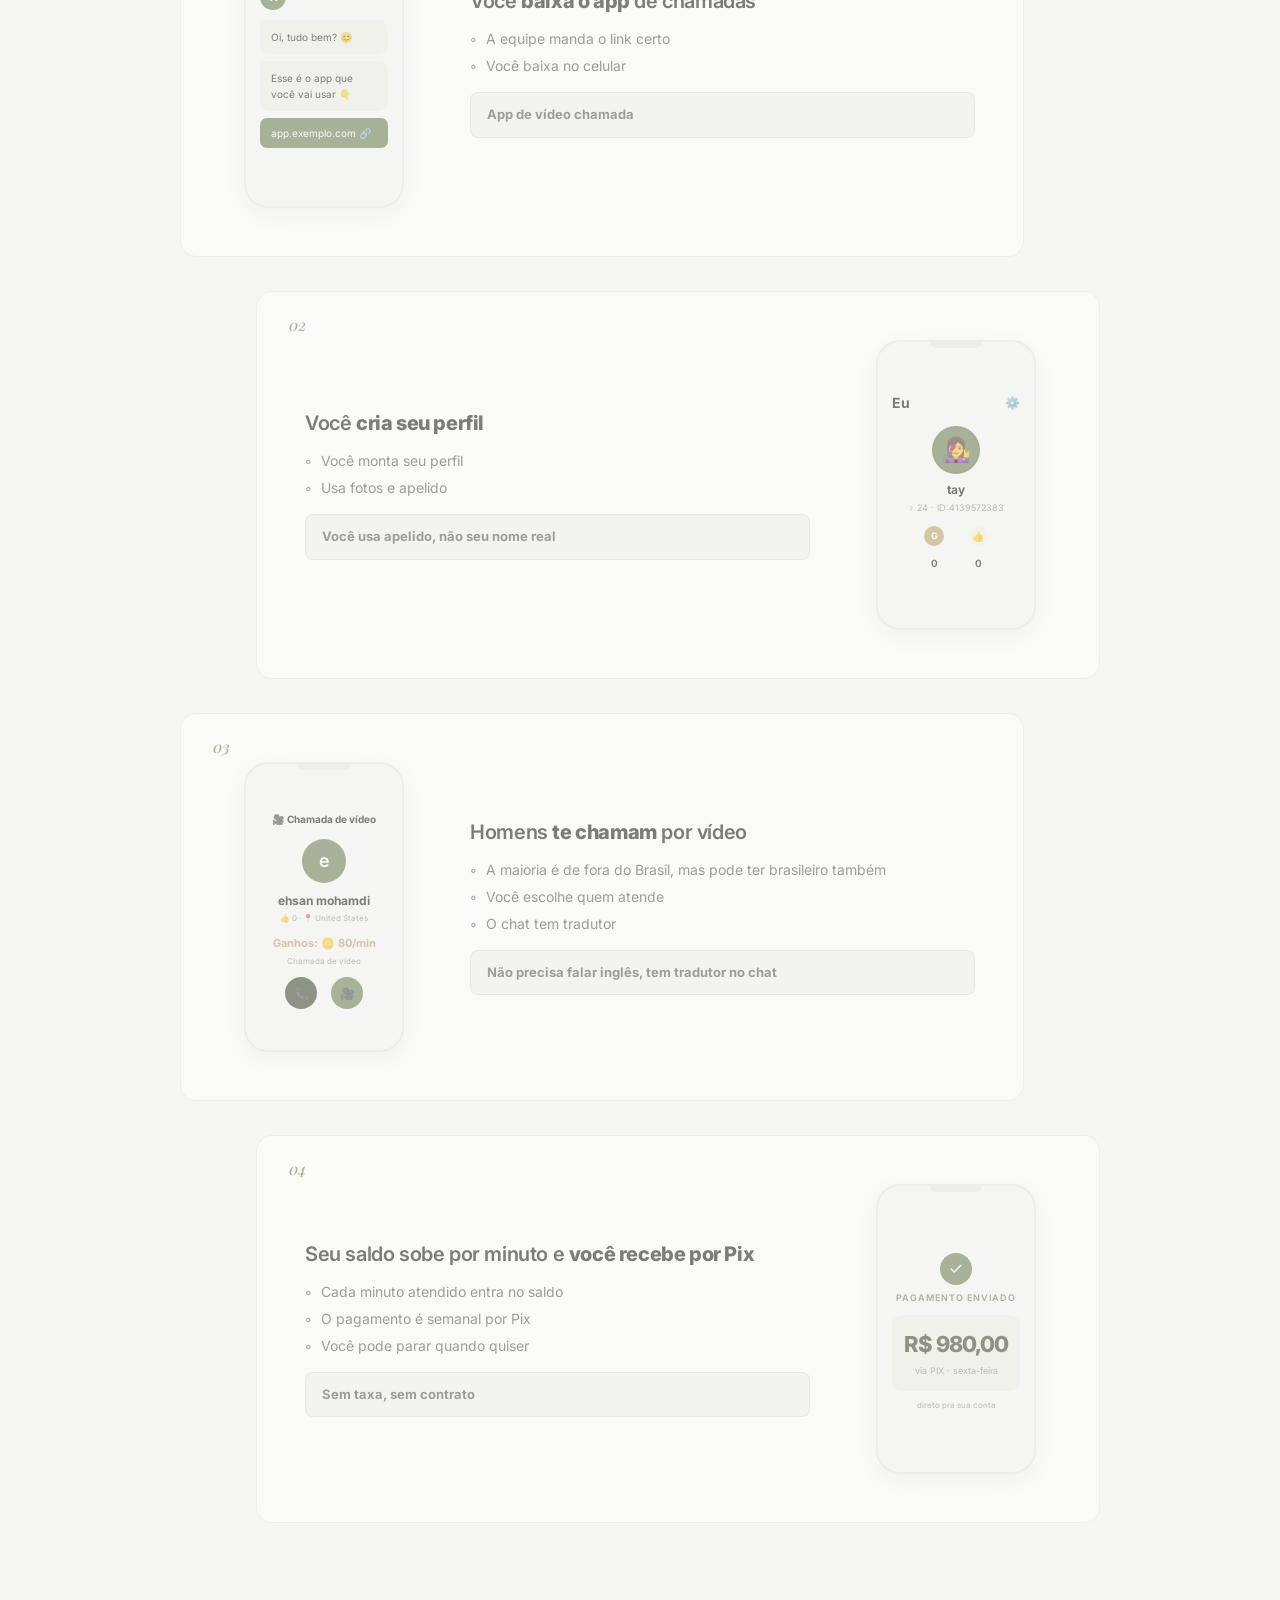
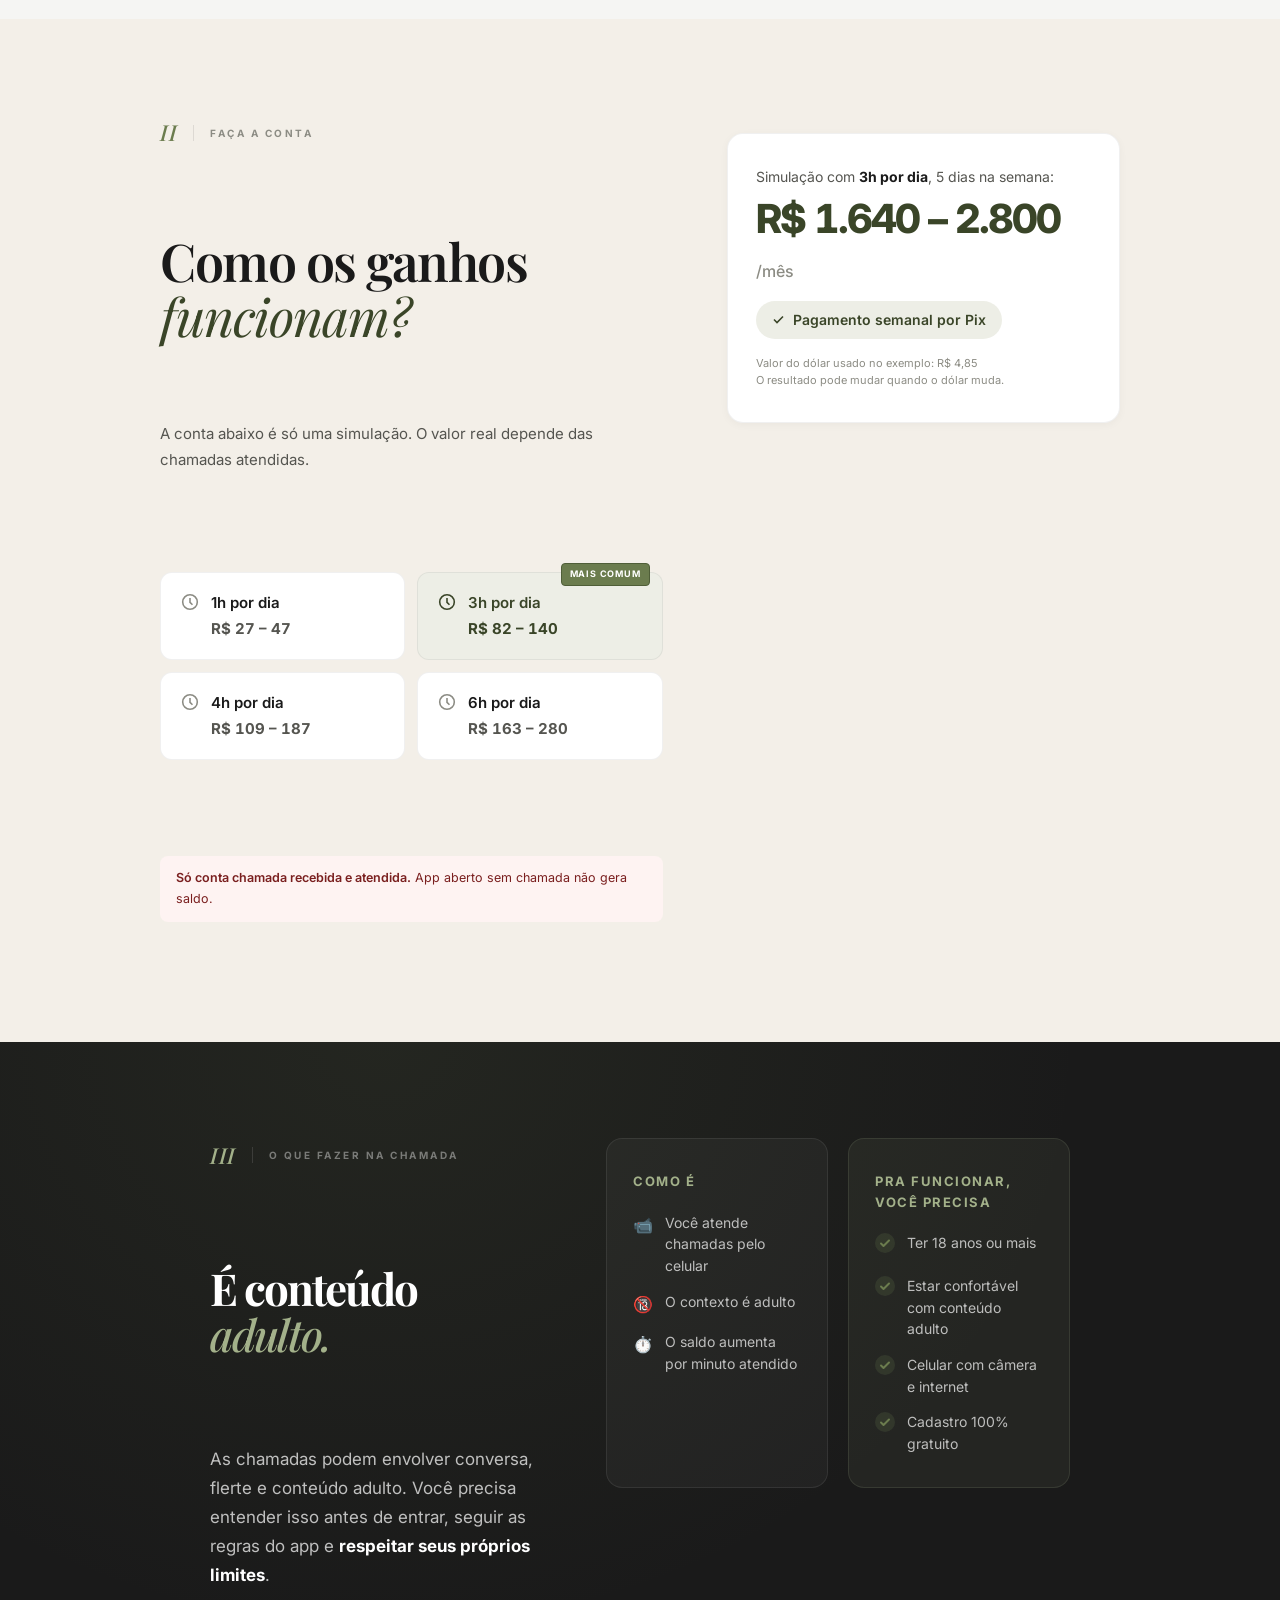
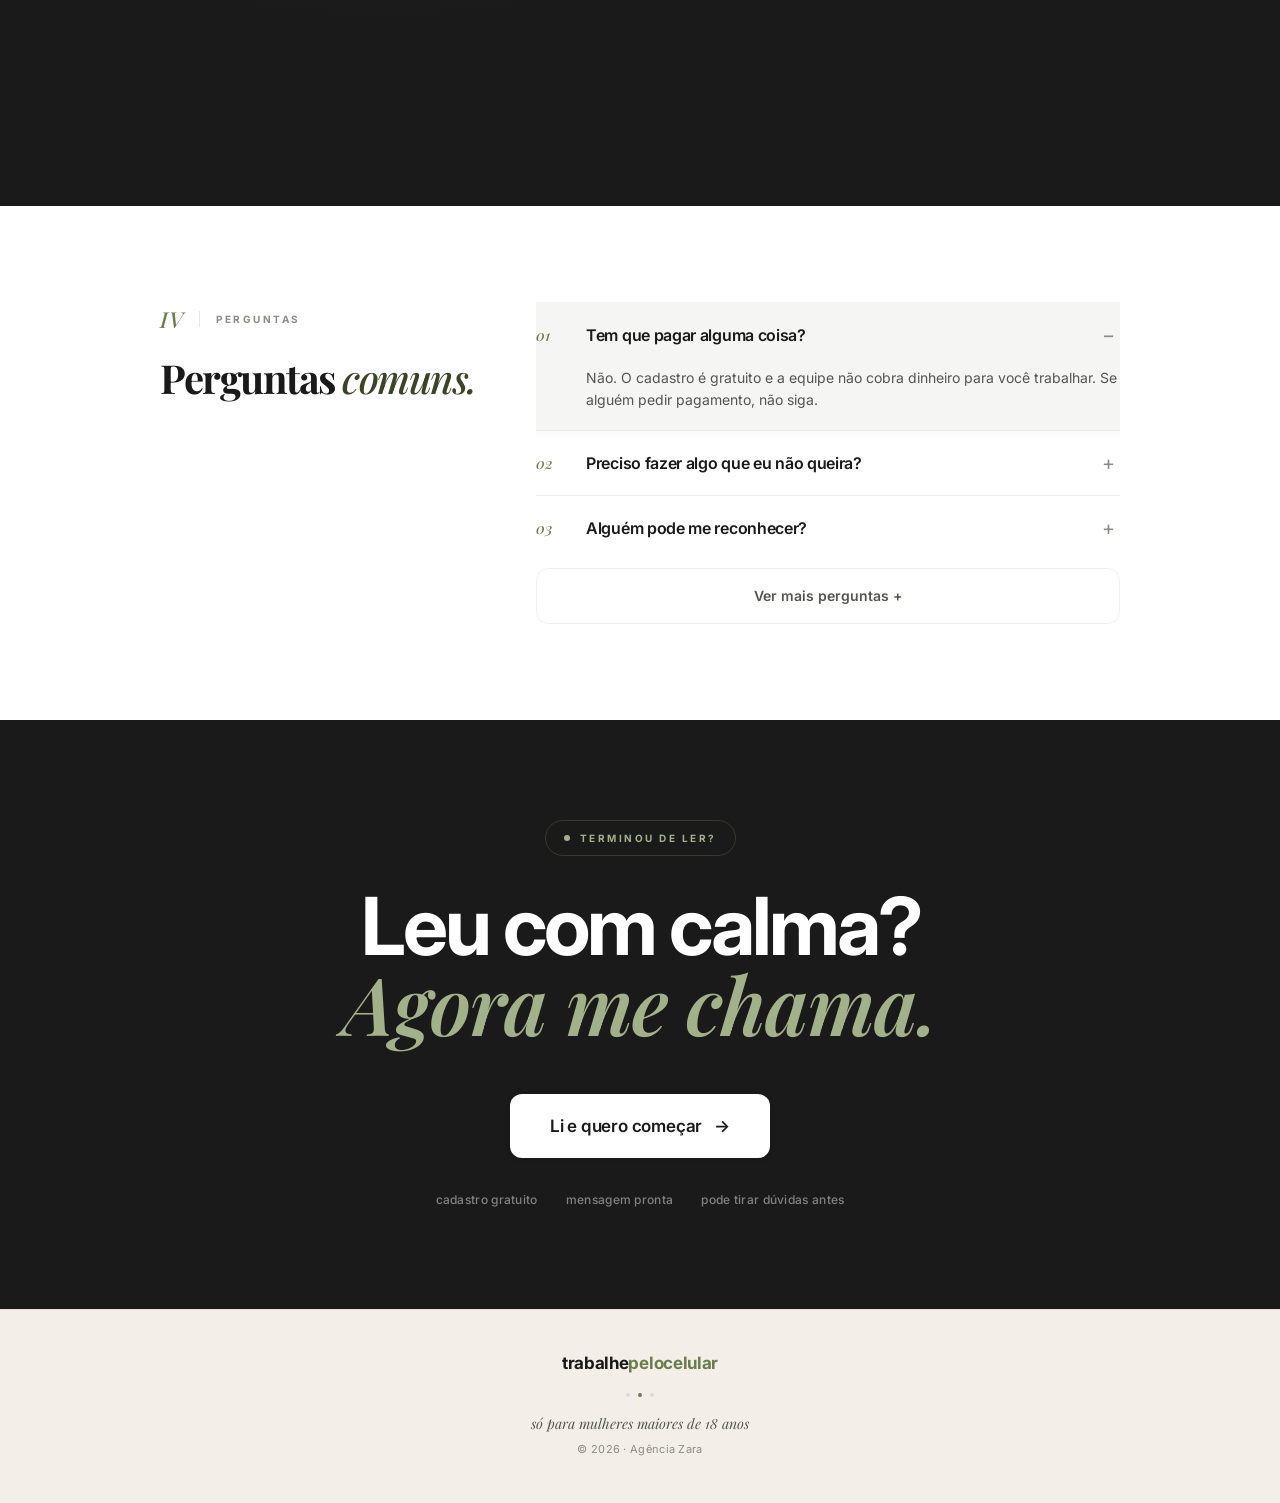
==== commit 2790b716: "Ajustes" ====
--- a/index.html
+++ b/index.html
@@ -11,53 +11,418 @@
   <meta charset="UTF-8">
   <meta name="viewport" content="width=device-width, initial-scale=1.0">
   <title>Trabalhe pelo celular | Agência Zara</title>
-  <meta name="description" content="Ganhe de R$ 27 a R$ 47 por hora em chamadas de vídeo. PIX toda sexta-feira, sem taxa. Cadastro 100% gratuito.">
+  <meta name="description" content="Leia com calma como funciona o trabalho pelo celular antes de chamar no WhatsApp. Entenda chamadas, ganhos, regras e cadastro gratuito.">
   <meta name="robots" content="index, follow">
   <meta name="keywords" content="Yaar, LivU, trabalho pelo celular, ganhar dinheiro online, Agência Zara">
   <link rel="canonical" href="https://trabalhecomocelular.com/">
-  <link rel="icon" type="image/svg+xml" href="data:image/svg+xml,%3Csvg xmlns='http://www.w3.org/2000/svg' viewBox='0 0 32 32'%3E%3Crect width='32' height='32' rx='6' fill='%23ffffff'/%3E%3Ctext x='16' y='23' font-family='Georgia,serif' font-size='18' font-weight='400' font-style='italic' fill='%236b7c4e' text-anchor='middle'%3EAZ%3C/text%3E%3C/svg%3E">
+  <link rel="icon" type="image/svg+xml" href="data:image/svg+xml,%3Csvg xmlns='http://www.w3.org/2000/svg' viewBox='0 0 32 32'%3E%3Crect width='32' height='32' rx='6' fill='%23f5f5f3'/%3E%3Ctext x='16' y='23' font-family='Georgia,serif' font-size='18' font-weight='400' font-style='italic' fill='%236b7c4e' text-anchor='middle'%3EAZ%3C/text%3E%3C/svg%3E">
   <link rel="preconnect" href="https://fonts.googleapis.com">
   <link rel="preconnect" href="https://fonts.gstatic.com" crossorigin>
   <meta property="og:title" content="Trabalhe pelo celular | Agência Zara">
-  <meta property="og:description" content="Ganhe de R$ 27 a R$ 47 por hora em chamadas de vídeo. PIX toda sexta-feira.">
+  <meta property="og:description" content="Leia com calma antes de decidir: chamadas, ganhos, regras e suporte explicados em uma página simples.">
   <meta property="og:type" content="website">
   <meta property="og:url" content="https://trabalhecomocelular.com/">
   <meta property="og:image" content="https://trabalhecomocelular.com/hero.png">
   <link href="https://fonts.googleapis.com/css2?family=Inter:wght@300;400;500;600;700&family=Playfair+Display:ital,wght@0,400;0,500;0,600;0,700;1,400;1,500;1,600&display=swap" rel="stylesheet">
   <link rel="stylesheet" href="kit.css">
   <style>
-    /* === LAYOUT MELHORIAS — sobre como index === */
-
-    /* Hero compacto */
-    .zn-hero--compact { padding: 48px 32px 64px; }
-    .zn-hero--compact .zn-hero-title { font-size: 60px; }
-
+    /* === LAYOUT MELHORIAS, sobre como index === */
+    :root {
+      --idx-page-x: clamp(20px, 4vw, 56px);
+      --idx-section-y: clamp(56px, 8vw, 96px);
+      --idx-section-y-tight: clamp(40px, 5.5vw, 68px);
+    }
+
+    /* Hero editorial */
+    .zn-hero--compact {
+      min-height: calc(100svh - 68px);
+      padding: clamp(52px, 7vw, 92px) var(--idx-page-x) clamp(36px, 5vw, 64px);
+      align-items: end;
+    }
+    .zn-hero--compact .zn-hero-copy {
+      max-width: 720px;
+      padding-bottom: clamp(12px, 4vw, 40px);
+    }
+    .zn-hero--compact .zn-hero-title {
+      font-size: clamp(3.5rem, 8vw, 6.6rem);
+      max-width: 9ch;
+    }
+    .zn-hero--compact .zn-hero-lead {
+      max-width: 56ch;
+      font-size: clamp(1rem, 1.5vw, 1.125rem);
+    }
+    .zn-hero--compact .zn-hero-bg-word {
+      top: auto;
+      right: max(-9vw, -120px);
+      bottom: clamp(28px, 7vw, 86px);
+      left: auto;
+      font-size: clamp(7.5rem, 22vw, 18rem);
+      letter-spacing: 0;
+    }
+    .zn-hero-cta-row {
+      margin-top: 4px;
+    }
+    .zn-hero-pills {
+      max-width: 620px;
+    }
+
+    .is-lock-scroll {
+      overflow: hidden;
+    }
+    .zn-btn-primary,
+    .zn-btn-secondary,
+    .zn-nav-cta,
+    .zn-video-cta,
+    .zn-video-skip {
+      white-space: normal;
+    }
+    .zn-btn-secondary {
+      display: inline-flex;
+      align-items: center;
+      justify-content: center;
+      min-height: 44px;
+      padding: 10px 2px;
+      border: 0;
+      border-radius: 0;
+      background: transparent;
+      color: var(--ink-2);
+      font: inherit;
+      font-size: 13px;
+      font-weight: 600;
+      cursor: pointer;
+      text-decoration: underline;
+      text-underline-offset: 4px;
+      transition: color .22s cubic-bezier(.22,1,.36,1);
+    }
+    .zn-btn-secondary:hover {
+      background: transparent;
+      color: var(--g-dd);
+    }
+    .zn-video-trigger {
+      gap: 8px;
+    }
+    .zn-hero-lead,
+    .zn-section-lead,
+    .zn-faq-txt,
+    .zn-signup-steps li,
+    .zn-final-feet span {
+      overflow-wrap: anywhere;
+    }
+    .zn-dot-img {
+      background: none;
+      overflow: hidden;
+    }
+    .zn-dot-img img {
+      display: block;
+    }
+    .zn-hero-trust {
+      opacity: 0.82;
+    }
+    .zn-hero-trust strong {
+      font-weight: 600;
+    }
+    .zn-hero-pill {
+      opacity: 0.86;
+    }
+    .zn-earn-hour {
+      width: 100%;
+      border: 1px solid var(--line);
+      color: inherit;
+      font: inherit;
+      text-align: left;
+      appearance: none;
+    }
+    .zn-signup-wa {
+      width: 100%;
+    }
+    .zn-btn-primary:focus-visible,
+    .zn-btn-secondary:focus-visible,
+    .zn-nav-cta:focus-visible,
+    .zn-video-cta:focus-visible,
+    .zn-video-skip:focus-visible,
+    .zn-video-popup-close:focus-visible,
+    .zn-signup-x:focus-visible,
+    .zn-earn-hour:focus-visible,
+    .zn-faq-q:focus-visible,
+    #faq-toggle:focus-visible {
+      outline: 3px solid rgba(107, 124, 78, 0.34);
+      outline-offset: 4px;
+    }
+    .zn-btn-primary:disabled,
+    .zn-btn-secondary:disabled,
+    .zn-nav-cta:disabled,
+    .zn-video-cta:disabled {
+      cursor: wait;
+      opacity: 0.72;
+      transform: none;
+      box-shadow: var(--shadow-sm);
+    }
+    .zn-btn-primary,
+    .zn-nav-cta {
+      box-shadow: var(--shadow-sm);
+    }
+    .zn-btn-primary::before {
+      display: none;
+    }
+    .zn-btn-primary:hover,
+    .zn-nav-cta:hover {
+      transform: translateY(-1px);
+      box-shadow: var(--shadow-sm);
+    }
+    .zn-btn-primary:hover .zn-btn-arrow,
+    .zn-nav-cta:hover span {
+      transform: translateX(2px);
+    }
+    #faq-toggle {
+      min-height: 48px;
+    }
+    .zn-faq-more-toggle {
+      width: 100%;
+      padding: 16px;
+      margin-top: 8px;
+      background: transparent;
+      border: 1px solid var(--line);
+      border-radius: var(--radius);
+      color: var(--ink-2);
+      cursor: pointer;
+      font: inherit;
+      font-size: 14px;
+      font-weight: 600;
+      transition: color .2s, border-color .2s, background .2s;
+    }
+    .zn-faq-more-toggle:hover {
+      background: var(--g-l);
+      border-color: rgba(107, 124, 78, 0.18);
+      color: var(--g-dd);
+    }
+    .zn-proof-head {
+      flex-wrap: wrap;
+      row-gap: 6px;
+    }
+    .zn-proof-note {
+      width: 100%;
+      max-width: 56ch;
+      margin: -8px 0 0;
+      padding: 0 32px 14px;
+      color: var(--ink-3);
+      font-size: 12px;
+      line-height: 1.5;
+    }
     /* Phone mock menor */
     .zn-phone-compact .zn-phone-content { min-height: 260px; height: 280px; }
     .zn-phone-compact .zn-phone-mock { width: 160px; }
 
+    /* Section rhythm */
+    .zn-proof {
+      padding: 20px 0;
+      background: var(--bg);
+      border-block: 1px solid var(--line);
+    }
+    .zn-proof-track {
+      animation-duration: 70s;
+    }
+    .zn-proof-pill {
+      box-shadow: none;
+      opacity: 0.86;
+    }
+    .zn-proof + .zn-how {
+      padding-top: var(--idx-section-y);
+    }
+    .zn-how,
+    .zn-earn,
+    .zn-about,
+    .zn-faq {
+      padding-top: var(--idx-section-y);
+      padding-bottom: var(--idx-section-y);
+    }
+    .zn-how-inner,
+    .zn-earn-inner,
+    .zn-about-inner,
+    .zn-faq-inner {
+      width: min(100%, 1040px);
+    }
+    .zn-how-inner > .zn-h2,
+    .zn-earn-inner > .zn-h2 {
+      max-width: 620px;
+    }
+    .zn-section-lead {
+      font-size: 15px;
+      color: var(--ink-2);
+      line-height: 1.7;
+      max-width: 58ch;
+      margin: -18px 0 36px;
+    }
     /* Step cards zig-zag */
+    .zn-steps-cards {
+      gap: clamp(18px, 3vw, 34px);
+    }
+    .zn-step-card {
+      padding: clamp(30px, 4.5vw, 48px);
+      grid-template-columns: minmax(150px, 190px) minmax(0, 1fr);
+      gap: clamp(24px, 4vw, 52px);
+    }
+    .zn-step-card:nth-child(odd) {
+      margin-right: clamp(0px, 7vw, 76px);
+    }
+    .zn-step-card:nth-child(even) {
+      margin-left: clamp(0px, 7vw, 76px);
+    }
     @media (min-width: 901px) {
       .zn-step-card:nth-child(even) {
-        grid-template-columns: 1fr 220px;
+        grid-template-columns: minmax(0, 1fr) minmax(150px, 190px);
       }
       .zn-step-card:nth-child(even) .zn-step-phone { order: 2; }
       .zn-step-card:nth-child(even) .zn-step-card-body { order: 1; }
     }
-
-    /* Filtro analógico nas fotos de depoimento */
-    .zn-dep-photo {
-      filter: saturate(0.8) contrast(1.08) brightness(0.97);
-      transition: filter 0.3s;
-    }
-    .zn-dep-photo:hover { filter: saturate(0.9) contrast(1.05) brightness(1); }
+    .zn-step-highlight {
+      border-left: 0;
+      border: 1px solid rgba(107, 124, 78, 0.16);
+      background: rgba(237, 238, 230, 0.64);
+      box-shadow: none;
+      color: var(--ink-2);
+    }
+    .zn-step-highlight span {
+      display: none;
+    }
+
+    /* Earnings as a stronger decision block */
+    .zn-earn-inner {
+      display: grid;
+      grid-template-columns: minmax(0, 0.92fr) minmax(300px, 0.72fr);
+      gap: clamp(28px, 5vw, 64px);
+      align-items: start;
+    }
+    .zn-earn-inner > .zn-section-head,
+    .zn-earn-inner > .zn-h2,
+    .zn-earn-inner > .zn-section-lead,
+    .zn-earn-inner > .zn-earn-hours,
+    .zn-earn-inner > .zn-earn-warning {
+      grid-column: 1;
+    }
+    .zn-earn-result {
+      grid-column: 2;
+      grid-row: 1 / span 5;
+      position: sticky;
+      top: 92px;
+      margin-top: 18px;
+      box-shadow: var(--shadow-sm);
+    }
+    /* About section breathes like a decision checkpoint */
+    .zn-about-inner {
+      display: grid;
+      grid-template-columns: minmax(0, 0.7fr) minmax(0, 1fr);
+      gap: clamp(32px, 6vw, 72px);
+      align-items: start;
+    }
+    .zn-about-inner > .zn-section-head,
+    .zn-about-inner > .zn-about-title,
+    .zn-about-inner > .zn-about-lead {
+      grid-column: 1;
+    }
+    .zn-about-grid {
+      grid-column: 2;
+      grid-row: 1 / span 4;
+    }
+    .zn-faq-side {
+      position: sticky;
+      top: 92px;
+    }
+
+    .zn-final-feet {
+      opacity: 0.82;
+    }
+    .zn-final-tag-dot {
+      animation: none;
+      box-shadow: none;
+    }
 
     @media (max-width: 900px) {
-      .zn-hero--compact { padding: 36px 36px 48px; }
-      .zn-hero--compact .zn-hero-title { font-size: 42px; }
-      .zn-what-grid { grid-template-columns: 1fr; gap: 20px; }
+      .zn-hero--compact {
+        min-height: auto;
+        padding: 44px 36px 48px;
+      }
+      .zn-hero--compact .zn-hero-title { font-size: clamp(2.75rem, 14vw, 4.25rem); }
       .zn-phone-compact .zn-phone-mock { width: 160px; }
       .zn-phone-compact .zn-phone-content { min-height: 240px; height: 260px; }
+      .zn-step-card:nth-child(odd),
+      .zn-step-card:nth-child(even) {
+        margin-left: 0;
+        margin-right: 0;
+      }
+      .zn-step-card {
+        grid-template-columns: 1fr;
+        gap: 22px;
+        padding: 42px 22px 26px;
+        align-items: start;
+      }
+      .zn-step-card .zn-step-phone,
+      .zn-step-card:nth-child(even) .zn-step-phone {
+        order: 2;
+      }
+      .zn-step-card .zn-step-card-body,
+      .zn-step-card:nth-child(even) .zn-step-card-body {
+        order: 1;
+      }
+      .zn-step-card-body h3 {
+        max-width: 18ch;
+        margin-bottom: 12px;
+      }
+      .zn-step-highlight {
+        width: 100%;
+      }
+      .zn-phone-compact .zn-phone-mock {
+        width: min(190px, 72vw);
+      }
+      .zn-earn-inner,
+      .zn-about-inner {
+        display: block;
+      }
+      .zn-earn-result {
+        position: static;
+        margin-top: 24px;
+      }
+      .zn-faq-side {
+        position: static;
+      }
+    }
+
+    @media (max-width: 560px) {
+      .zn-hero--compact {
+        padding-inline: 24px;
+      }
+      .zn-hero-cta-row {
+        align-items: stretch;
+      }
+      .zn-hero-cta-row .zn-btn-primary,
+      .zn-hero-cta-row .zn-btn-secondary,
+      .zn-final-btn {
+        width: 100%;
+      }
+      .zn-hero-cta-row .zn-btn-secondary {
+        justify-self: center;
+        width: auto;
+      }
+      .zn-hero-trust {
+        width: 100%;
+      }
+      .zn-proof-note {
+        padding-inline: 36px;
+        margin-top: -6px;
+      }
+      .zn-earn-hours {
+        grid-template-columns: 1fr;
+      }
+    }
+
+    @media (prefers-reduced-motion: reduce) {
+      *,
+      *::before,
+      *::after {
+        animation-duration: 0.01ms !important;
+        animation-iteration-count: 1 !important;
+        scroll-behavior: auto !important;
+        transition-duration: 0.01ms !important;
+      }
     }
   </style>
 </head>
@@ -70,18 +435,34 @@
   "mainEntity": [
     {
       "@type": "Question",
+      "name": "Tem que pagar alguma coisa?",
+      "acceptedAnswer": {
+        "@type": "Answer",
+        "text": "Não. O cadastro é gratuito e a equipe não cobra dinheiro para você trabalhar. Se alguém pedir pagamento, não siga."
+      }
+    },
+    {
+      "@type": "Question",
+      "name": "Preciso fazer algo que eu não queira?",
+      "acceptedAnswer": {
+        "@type": "Answer",
+        "text": "Não. O trabalho envolve conteúdo adulto, mas você precisa respeitar seus limites e seguir as regras do app. Tire dúvidas antes de atender."
+      }
+    },
+    {
+      "@type": "Question",
+      "name": "Alguém pode me reconhecer?",
+      "acceptedAnswer": {
+        "@type": "Answer",
+        "text": "Existe essa possibilidade, por isso você usa apelido e segue orientações de segurança. A equipe explica como proteger seu perfil."
+      }
+    },
+    {
+      "@type": "Question",
       "name": "Quando e como eu recebo?",
       "acceptedAnswer": {
         "@type": "Answer",
-        "text": "Toda sexta-feira cai PIX direto na sua conta. Não atrasa. Sem taxa, sem desconto."
-      }
-    },
-    {
-      "@type": "Question",
-      "name": "Tem que pagar alguma coisa?",
-      "acceptedAnswer": {
-        "@type": "Answer",
-        "text": "Tudo é 100% grátis. A gente nunca vai pedir dinheiro pra você trabalhar. Se alguém cobrar, é golpe."
+        "text": "O pagamento é semanal por Pix quando você atinge o valor mínimo e segue as regras do app. A equipe explica tudo antes de você começar."
       }
     },
     {
@@ -89,15 +470,7 @@
       "name": "Preciso falar inglês?",
       "acceptedAnswer": {
         "@type": "Answer",
-        "text": "Não precisa. O app tem chat com tradutor — você digita em português e ele traduz na hora."
-      }
-    },
-    {
-      "@type": "Question",
-      "name": "Alguém pode me reconhecer?",
-      "acceptedAnswer": {
-        "@type": "Answer",
-        "text": "Pode acontecer, mas é raro. A maioria é gringo. Você usa apelido e escolhe quem atende."
+        "text": "Não precisa. O app tem chat com tradutor: você digita em português e ele traduz na hora."
       }
     },
     {
@@ -105,15 +478,7 @@
       "name": "Posso sair quando quiser?",
       "acceptedAnswer": {
         "@type": "Answer",
-        "text": "Pode. Sem contrato, sem multa. Só para e pronto."
-      }
-    },
-    {
-      "@type": "Question",
-      "name": "Preciso tirar a roupa?",
-      "acceptedAnswer": {
-        "@type": "Answer",
-        "text": "Não precisa, mas quem mostra mais ganha mais. Você decide o seu limite."
+        "text": "Pode. Não tem contrato, multa ou taxa para sair."
       }
     }
   ]
@@ -125,30 +490,31 @@
   <div class="zn-nav-inner">
     <a class="zn-logo" href="#" aria-label="Trabalhe pelo celular - Página inicial">trabalhe<em>pelocelular</em></a>
     <div class="zn-nav-right">
-      <button class="zn-nav-cta" data-cta aria-label="Começar a trabalhar">Quero começar<span>→</span></button>
+      <button class="zn-nav-cta" type="button" data-cta aria-label="Li a explicação e quero seguir">Li, quero seguir<span>→</span></button>
     </div>
   </div>
 </nav>
 
 <!-- ═══ HERO (compacto, direto) ═══ -->
 <section class="zn-hero zn-hero--compact">
-  <div class="zn-hero-bg"><div class="zn-hero-bg-word">dinheiro</div></div>
+  <div class="zn-hero-bg"><div class="zn-hero-bg-word">celular</div></div>
   <div class="zn-hero-copy">
     <div class="zn-eyebrow"><span class="zn-eye-line"></span>para mulheres · 18+</div>
-    <h1 class="zn-hero-title">Ganhe dinheiro<br>no seu <span class="zn-hi"><em>celular.</em></span></h1>
-    <p class="zn-hero-lead">Você conversa por vídeo com homens pelo celular, sem sair de casa. A maioria é de fora do Brasil. Você escolhe até onde vai. E <strong>toda sexta-feira, cai PIX na sua conta.</strong></p>
+    <h1 class="zn-hero-title">Leia com calma<br>antes de <span class="zn-hi"><em>decidir.</em></span></h1>
+    <p class="zn-hero-lead">Aqui eu te explico o trabalho pelo celular do jeito mais simples: como são as chamadas, como os ganhos entram, quais são as regras e o que você precisa saber antes de me chamar no WhatsApp.</p>
     <div class="zn-hero-cta-row">
-      <button class="zn-btn-primary zn-btn-xl" data-cta>Quero receber meu primeiro PIX<span class="zn-btn-arrow">→</span></button>
+      <button class="zn-btn-primary zn-btn-xl" type="button" data-scroll-target="#como-funciona">Começar por aqui<span class="zn-btn-arrow">↓</span></button>
+      <button class="zn-btn-secondary zn-video-trigger" type="button" data-video-trigger>Ver vídeo de apoio</button>
       <div class="zn-hero-trust">
-        <div class="zn-dots"><span style="background:none;overflow:hidden"><img src="dep1.png" alt="Mariana - Estudante ganhando com chamadas" style="width:100%;height:100%;object-fit:cover;border-radius:50%"></span><span style="background:none;overflow:hidden"><img src="dep2.png" alt="Paula - Mãe trabalhando de casa" style="width:100%;height:100%;object-fit:cover;border-radius:50%"></span><span style="background:none;overflow:hidden"><img src="dep3.png" alt="Camila - Empreendedora com renda extra" style="width:100%;height:100%;object-fit:cover;border-radius:50%"></span></div>
-        <div><strong>+2.400 meninas</strong><br>já estão ganhando</div>
+        <div class="zn-dots"><span class="zn-dot-img"><img src="dep1.png" width="40" height="40" alt="Mariana - estudante orientada pela equipe"></span><span class="zn-dot-img"><img src="dep2.png" width="40" height="40" alt="Paula - mãe trabalhando de casa"></span><span class="zn-dot-img"><img src="dep3.png" width="40" height="40" alt="Camila - empreendedora com renda extra"></span></div>
+        <div><strong>+2.400 meninas</strong><br>já receberam a explicação</div>
       </div>
     </div>
     <div class="zn-hero-divider"></div>
     <div class="zn-hero-pills">
-      <div class="zn-hero-pill">✓ não paga nada</div>
-      <div class="zn-hero-pill">✓ sem contrato</div>
-      <div class="zn-hero-pill zn-hero-pill--dark">PIX toda sexta</div>
+      <div class="zn-hero-pill">gratuito</div>
+      <div class="zn-hero-pill">sem contrato</div>
+      <div class="zn-hero-pill zn-hero-pill--dark">18+</div>
     </div>
   </div>
 </section>
@@ -157,8 +523,9 @@
 <section class="zn-proof">
   <div class="zn-proof-inner">
     <div class="zn-proof-head">
-      <div class="zn-proof-lbl">PIX enviados essa semana</div>
-    </div>
+      <div class="zn-proof-lbl">Relatos de pagamentos recebidos</div>
+    </div>
+    <p class="zn-proof-note">São relatos, não promessa. O resultado muda conforme chamadas, dólar e regras do app.</p>
     <div class="zn-proof-marquee">
       <div class="zn-proof-track">
         <div class="zn-proof-pill"><span class="zn-proof-amt">R$ 520</span><span class="zn-proof-div"></span><span class="zn-proof-who">Ana, BA</span></div>
@@ -178,12 +545,12 @@
   </div>
 </section>
 
-<!-- ═══ COMO FUNCIONA — cards zig-zag com phones menores ═══ -->
-<section class="zn-how">
+<!-- ═══ COMO FUNCIONA, cards zig-zag com phones menores ═══ -->
+<section class="zn-how" id="como-funciona">
   <div class="zn-how-inner">
     <div class="zn-section-head"><span class="zn-section-num">I</span><span class="zn-section-tag">como funciona</span></div>
     <h2 class="zn-h2">Passo a passo <em>bem simples.</em></h2>
-    <p style="font-size:15px;color:var(--ink-2);margin:-20px 0 36px">Veja como é fácil começar a ganhar dinheiro no seu celular.</p>
+    <p class="zn-section-lead">Veja o caminho completo antes de chamar no WhatsApp.</p>
     <div class="zn-steps-cards">
 
       <!-- PASSO 01 -->
@@ -193,16 +560,16 @@
           <div class="zn-phone-mock">
             <div class="zn-phone-notch"></div>
             <div class="zn-phone-content" style="padding:18px 14px;background:var(--bg)">
-              <div style="display:flex;align-items:center;gap:8px;margin-bottom:10px"><div style="width:26px;height:26px;border-radius:50%;background:var(--g);display:flex;align-items:center;justify-content:center"><span style="color:#fff;font-size:10px;font-weight:700">A</span></div><span style="font-size:11px;font-weight:600;color:var(--ink)">Admin</span></div>
+              <div style="display:flex;align-items:center;gap:8px;margin-bottom:10px"><div style="width:26px;height:26px;border-radius:50%;background:var(--g);display:flex;align-items:center;justify-content:center"><span style="color:var(--white);font-size:10px;font-weight:700">A</span></div><span style="font-size:11px;font-weight:600;color:var(--ink)">Admin</span></div>
               <div style="background:var(--g-l);padding:9px 11px;border-radius:0 10px 10px 10px;font-size:10px;color:var(--ink);margin-bottom:7px">Oi, tudo bem? 😊</div>
               <div style="background:var(--g-l);padding:9px 11px;border-radius:0 10px 10px 10px;font-size:10px;color:var(--ink);margin-bottom:7px">Esse é o app que você vai usar 👇</div>
-              <div style="background:var(--g);padding:7px 11px;border-radius:7px;font-size:10px;color:#fff">app.exemplo.com 🔗</div>
+              <div style="background:var(--g);padding:7px 11px;border-radius:7px;font-size:10px;color:var(--white)">app.exemplo.com 🔗</div>
             </div>
           </div>
         </div>
         <div class="zn-step-card-body">
           <h3>Você <strong>baixa o app</strong> de chamadas</h3>
-          <ul><li>A gente te manda o link</li><li>Você baixa direto no celular</li></ul>
+          <ul><li>A equipe manda o link certo</li><li>Você baixa no celular</li></ul>
           <div class="zn-step-highlight"><span>📱</span> App de vídeo chamada</div>
         </div>
       </div>
@@ -216,12 +583,12 @@
             <div class="zn-phone-content" style="padding:14px;background:var(--bg)">
               <div>
                 <div style="display:flex;justify-content:space-between;align-items:center;margin-bottom:12px"><span style="font-size:14px;font-weight:700;color:var(--ink)">Eu</span><span style="font-size:12px;color:var(--ink-3)">⚙️</span></div>
-                <div style="width:48px;height:48px;border-radius:50%;background:#3ecfb0;margin:0 auto 6px;display:flex;align-items:center;justify-content:center;font-size:24px;border:2px solid rgba(0,0,0,0.06)">👩‍🎤</div>
+                <div style="width:48px;height:48px;border-radius:50%;background:var(--g);margin:0 auto 6px;display:flex;align-items:center;justify-content:center;font-size:24px;border:2px solid rgba(0,0,0,0.06)">👩‍🎤</div>
                 <div style="text-align:center;font-size:12px;font-weight:700;color:var(--ink);margin-bottom:2px">tay</div>
                 <div style="text-align:center;font-size:9px;color:var(--ink-3);margin-bottom:10px">♀ 24 · ID:4139572383</div>
                 <div style="display:flex;justify-content:center;gap:24px;margin-bottom:10px">
-                  <div style="text-align:center"><div style="width:20px;height:20px;border-radius:50%;background:#f5c542;margin:0 auto 3px;display:flex;align-items:center;justify-content:center;font-size:9px;font-weight:700;color:#fff">G</div><span style="font-size:10px;font-weight:600;color:var(--ink)">0</span></div>
-                  <div style="text-align:center"><div style="width:20px;height:20px;border-radius:50%;background:#ffe0e0;margin:0 auto 3px;display:flex;align-items:center;justify-content:center;font-size:10px">👍</div><span style="font-size:10px;font-weight:600;color:var(--ink)">0</span></div>
+                  <div style="text-align:center"><div style="width:20px;height:20px;border-radius:50%;background:var(--gold);margin:0 auto 3px;display:flex;align-items:center;justify-content:center;font-size:9px;font-weight:700;color:var(--white)">G</div><span style="font-size:10px;font-weight:600;color:var(--ink)">0</span></div>
+                  <div style="text-align:center"><div style="width:20px;height:20px;border-radius:50%;background:var(--gold-l);margin:0 auto 3px;display:flex;align-items:center;justify-content:center;font-size:10px">👍</div><span style="font-size:10px;font-weight:600;color:var(--ink)">0</span></div>
                 </div>
               </div>
             </div>
@@ -229,7 +596,7 @@
         </div>
         <div class="zn-step-card-body">
           <h3>Você <strong>cria seu perfil</strong></h3>
-          <ul><li>Entra no app e monta seu perfil</li><li>Coloca suas fotos e usa um apelido</li></ul>
+          <ul><li>Você monta seu perfil</li><li>Usa fotos e apelido</li></ul>
           <div class="zn-step-highlight"><span>🔒</span> Você usa apelido, não seu nome real</div>
         </div>
       </div>
@@ -243,14 +610,14 @@
             <div class="zn-phone-content" style="padding:14px;background:var(--bg);text-align:center">
               <div>
                 <div style="font-size:10px;color:var(--ink-3);margin-bottom:12px">🎥 <strong style="color:var(--ink)">Chamada de vídeo</strong></div>
-                <div style="width:44px;height:44px;border-radius:50%;background:#3ecfb0;margin:0 auto 8px;display:flex;align-items:center;justify-content:center;font-size:18px;font-weight:600;color:#fff">e</div>
+                <div style="width:44px;height:44px;border-radius:50%;background:var(--g);margin:0 auto 8px;display:flex;align-items:center;justify-content:center;font-size:18px;font-weight:600;color:var(--white)">e</div>
                 <div style="font-size:12px;font-weight:700;color:var(--ink);margin-bottom:2px">ehsan mohamdi</div>
                 <div style="font-size:8px;color:var(--ink-3);margin-bottom:10px">👍 0 · 📍 United States</div>
-                <div style="font-size:11px;color:#f5c542;font-weight:700;margin-bottom:2px">Ganhos: 🪙 80/min</div>
+                <div style="font-size:11px;color:var(--gold);font-weight:700;margin-bottom:2px">Ganhos: 🪙 80/min</div>
                 <div style="font-size:8px;color:var(--ink-3);margin-bottom:10px">Chamada de vídeo</div>
                 <div style="display:flex;justify-content:center;gap:14px">
-                  <div style="width:32px;height:32px;border-radius:50%;background:#e74c3c;display:flex;align-items:center;justify-content:center"><span style="color:#fff;font-size:12px">📞</span></div>
-                  <div style="width:32px;height:32px;border-radius:50%;background:var(--g);display:flex;align-items:center;justify-content:center"><span style="color:#fff;font-size:12px">🎥</span></div>
+                  <div style="width:32px;height:32px;border-radius:50%;background:var(--g-dd);display:flex;align-items:center;justify-content:center"><span style="color:var(--white);font-size:12px">📞</span></div>
+                  <div style="width:32px;height:32px;border-radius:50%;background:var(--g);display:flex;align-items:center;justify-content:center"><span style="color:var(--white);font-size:12px">🎥</span></div>
                 </div>
               </div>
             </div>
@@ -258,12 +625,12 @@
         </div>
         <div class="zn-step-card-body">
           <h3>Homens <strong>te chamam</strong> por vídeo</h3>
-          <ul><li>A maioria é gringo, mas tem brasileiro também</li><li>Você escolhe quem atende</li><li>O app tem chat com tradutor — você digita e ele traduz</li></ul>
-          <div class="zn-step-highlight"><span>💬</span> Não precisa falar inglês — tem tradutor no chat</div>
+          <ul><li>A maioria é de fora do Brasil, mas pode ter brasileiro também</li><li>Você escolhe quem atende</li><li>O chat tem tradutor</li></ul>
+          <div class="zn-step-highlight"><span>💬</span> Não precisa falar inglês, tem tradutor no chat</div>
         </div>
       </div>
 
-      <!-- PASSO 04 — resultado -->
+      <!-- PASSO 04, resultado -->
       <div class="zn-step-card">
         <div class="zn-step-card-num">04</div>
         <div class="zn-step-phone zn-phone-compact">
@@ -272,7 +639,7 @@
             <div class="zn-phone-content" style="padding:14px;background:var(--bg)">
               <div>
                 <div style="text-align:center;margin-bottom:10px">
-                  <div style="width:32px;height:32px;border-radius:50%;background:var(--g);margin:0 auto 6px;display:flex;align-items:center;justify-content:center"><svg width="14" height="14" viewBox="0 0 24 24" fill="none" stroke="#fff" stroke-width="2.5" stroke-linecap="round" stroke-linejoin="round"><path d="M20 6L9 17l-5-5"/></svg></div>
+                  <div style="width:32px;height:32px;border-radius:50%;background:var(--g);margin:0 auto 6px;display:flex;align-items:center;justify-content:center"><svg width="14" height="14" viewBox="0 0 24 24" fill="none" stroke="var(--white)" stroke-width="2.5" stroke-linecap="round" stroke-linejoin="round"><path d="M20 6L9 17l-5-5"/></svg></div>
                   <div style="font-size:9px;color:var(--g);font-weight:600;letter-spacing:1px;text-transform:uppercase">Pagamento enviado</div>
                 </div>
                 <div style="background:var(--g-l);border-radius:10px;padding:12px;text-align:center;margin-bottom:8px">
@@ -285,148 +652,122 @@
           </div>
         </div>
         <div class="zn-step-card-body">
-          <h3>Você ganha por minuto — e <strong>cai no PIX toda sexta</strong></h3>
-          <ul><li>Cada minuto na chamada vira dinheiro</li><li>Cai direto na sua conta, sem atraso</li><li>Sem contrato — para quando quiser</li></ul>
-          <div class="zn-step-highlight"><span>💸</span> Sem contrato, sem compromisso</div>
+          <h3>Seu saldo sobe por minuto e <strong>você recebe por Pix</strong></h3>
+          <ul><li>Cada minuto atendido entra no saldo</li><li>O pagamento é semanal por Pix</li><li>Você pode parar quando quiser</li></ul>
+          <div class="zn-step-highlight"><span>💸</span> Sem taxa, sem contrato</div>
         </div>
       </div>
 
     </div>
 
-    <div style="text-align:center;margin-top:48px">
-      <button class="zn-btn-primary zn-btn-xl" data-cta>Quero receber meu primeiro PIX<span class="zn-btn-arrow">→</span></button>
-      <p class="zn-pix-trust">Sem taxa · sem desconto · sem burocracia</p>
-    </div>
   </div>
 </section>
 
 <!-- ═══ II · GANHOS ═══ -->
-<section class="zn-earn">
+<section class="zn-earn" id="ganhos">
   <div class="zn-earn-inner">
     <div class="zn-section-head"><span class="zn-section-num">II</span><span class="zn-section-tag">faça a conta</span></div>
-    <h2 class="zn-h2">Quanto você pode <em>receber?</em></h2>
-    <p style="font-size:15px;color:var(--ink-2);margin:-16px 0 36px;max-width:480px">Depende do seu tempo em chamada. Veja quanto dá por dia:</p>
+    <h2 class="zn-h2">Como os ganhos <em>funcionam?</em></h2>
+    <p class="zn-section-lead">A conta abaixo é só uma simulação. O valor real depende das chamadas atendidas.</p>
 
     <div class="zn-earn-hours" id="earn-hours">
-      <div class="zn-earn-hour" data-h="1">
+      <button class="zn-earn-hour" type="button" data-h="1" aria-pressed="false">
         <div class="zn-earn-hour-icon"><svg width="18" height="18" viewBox="0 0 16 16" fill="none" stroke="currentColor" stroke-width="1.4"><circle cx="8" cy="8" r="6.5"/><path d="M8 4.5v3.8l2.2 2.2"/></svg></div>
         <div>
           <div class="zn-earn-hour-time">1h por dia</div>
           <div class="zn-earn-hour-value">R$ 27 – 47</div>
         </div>
-      </div>
-      <div class="zn-earn-hour zn-earn-hour--active" data-h="3">
+      </button>
+      <button class="zn-earn-hour zn-earn-hour--active" type="button" data-h="3" aria-pressed="true">
         <div class="zn-earn-hour-icon"><svg width="18" height="18" viewBox="0 0 16 16" fill="none" stroke="currentColor" stroke-width="1.4"><circle cx="8" cy="8" r="6.5"/><path d="M8 4.5v3.8l2.2 2.2"/></svg></div>
         <div>
           <div class="zn-earn-hour-time">3h por dia</div>
           <div class="zn-earn-hour-value">R$ 82 – 140</div>
         </div>
         <div class="zn-earn-hour-tag">mais comum</div>
-      </div>
-      <div class="zn-earn-hour" data-h="4">
+      </button>
+      <button class="zn-earn-hour" type="button" data-h="4" aria-pressed="false">
         <div class="zn-earn-hour-icon"><svg width="18" height="18" viewBox="0 0 16 16" fill="none" stroke="currentColor" stroke-width="1.4"><circle cx="8" cy="8" r="6.5"/><path d="M8 4.5v3.8l2.2 2.2"/></svg></div>
         <div>
           <div class="zn-earn-hour-time">4h por dia</div>
           <div class="zn-earn-hour-value">R$ 109 – 187</div>
         </div>
-      </div>
-      <div class="zn-earn-hour" data-h="6">
+      </button>
+      <button class="zn-earn-hour" type="button" data-h="6" aria-pressed="false">
         <div class="zn-earn-hour-icon"><svg width="18" height="18" viewBox="0 0 16 16" fill="none" stroke="currentColor" stroke-width="1.4"><circle cx="8" cy="8" r="6.5"/><path d="M8 4.5v3.8l2.2 2.2"/></svg></div>
         <div>
           <div class="zn-earn-hour-time">6h por dia</div>
           <div class="zn-earn-hour-value">R$ 163 – 280</div>
         </div>
-      </div>
+      </button>
     </div>
 
     <div class="zn-earn-warning">
-      <p><strong>Só conta chamada ativa recebida.</strong> Tempo com o app aberto sem chamada não gera moedas — e você ligar para alguém também não conta. O saldo sobe apenas quando um usuário te liga e você atende.</p>
+      <p><strong>Só conta chamada recebida e atendida.</strong> App aberto sem chamada não gera saldo.</p>
     </div>
 
     <div class="zn-earn-result">
-      <div class="zn-earn-result-label">Se fizer <strong id="earn-label">3h por dia</strong>, 5 dias na semana:</div>
+      <div class="zn-earn-result-label">Simulação com <strong id="earn-label">3h por dia</strong>, 5 dias na semana:</div>
       <div class="zn-earn-result-amount"><span id="earn-amount">R$ 1.640 – 2.800</span> <span class="zn-earn-result-month">/mês</span></div>
       <div class="zn-earn-result-pix">
         <svg width="13" height="13" viewBox="0 0 13 13" fill="none" stroke="currentColor" stroke-width="1.6"><path d="M2 6.5l3 3 6-6"/></svg>
-        Cai no PIX toda sexta-feira
+        Pagamento semanal por Pix
       </div>
-      <div class="zn-earn-result-note">Cotação usada: R$ 4,85<br>Valores podem variar conforme o dólar.</div>
-    </div>
-
-    <div style="text-align:center;margin-top:32px">
-      <button class="zn-btn-primary zn-btn-xl zn-earn-cta" data-cta>Quero receber isso<span class="zn-btn-arrow">→</span></button>
-      <p class="zn-earn-disclaimer">Cadastro gratuito · não precisa comprar curso</p>
-    </div>
+      <div class="zn-earn-result-note">Valor do dólar usado no exemplo: R$ 4,85<br>O resultado pode mudar quando o dólar muda.</div>
+    </div>
+
   </div>
 </section>
 
 <!-- ═══ III · O QUE É ═══ -->
-<section class="zn-about">
+<section class="zn-about" id="regras">
   <div class="zn-about-inner">
     <div class="zn-section-head">
       <span class="zn-section-num">III</span>
       <span class="zn-section-tag">o que fazer na chamada</span>
     </div>
     <h2 class="zn-about-title">É conteúdo <em>adulto.</em></h2>
-    <p class="zn-about-lead">Os homens que te chamam querem ver conteúdo adulto. Você conversa por vídeo, flerta, e <strong>você escolhe até onde ir</strong>. Quanto mais tempo na chamada, mais você ganha.</p>
+    <p class="zn-about-lead">As chamadas podem envolver conversa, flerte e conteúdo adulto. Você precisa entender isso antes de entrar, seguir as regras do app e <strong>respeitar seus próprios limites</strong>.</p>
 
     <div class="zn-about-grid">
       <div class="zn-about-card">
         <div class="zn-about-card-title">Como é</div>
         <div class="zn-about-list">
-          <div class="zn-about-list-item"><span class="zn-about-list-icon">📹</span><span class="zn-about-list-text">Você conversa com homens pelo celular (maioria é de fora)</span></div>
-          <div class="zn-about-list-item"><span class="zn-about-list-icon">🔞</span><span class="zn-about-list-text">O conteúdo é adulto — mas <strong>você não é obrigada a nada.</strong> O segredo é fazer a chamada durar</span></div>
-          <div class="zn-about-list-item"><span class="zn-about-list-icon">⏱️</span><span class="zn-about-list-text">Você ganha por minuto que fica na chamada</span></div>
+          <div class="zn-about-list-item"><span class="zn-about-list-icon">📹</span><span class="zn-about-list-text">Você atende chamadas pelo celular</span></div>
+          <div class="zn-about-list-item"><span class="zn-about-list-icon">🔞</span><span class="zn-about-list-text">O contexto é adulto</span></div>
+          <div class="zn-about-list-item"><span class="zn-about-list-icon">⏱️</span><span class="zn-about-list-text">O saldo aumenta por minuto atendido</span></div>
         </div>
       </div>
       <div class="zn-about-card zn-about-card--accent">
         <div class="zn-about-card-title">Pra funcionar, você precisa</div>
         <div class="zn-about-list">
-          <div class="zn-about-list-item"><span class="zn-about-list-icon zn-check-icon"><svg width="20" height="20" viewBox="0 0 20 20" fill="none"><circle cx="10" cy="10" r="10" fill="#a3b18a" opacity="0.2"/><path d="M6 10.5l2.5 2.5 5.5-5.5" stroke="#a3b18a" stroke-width="2" stroke-linecap="round" stroke-linejoin="round"/></svg></span><span class="zn-about-list-text">Ter 18 anos ou mais</span></div>
-          <div class="zn-about-list-item"><span class="zn-about-list-icon zn-check-icon"><svg width="20" height="20" viewBox="0 0 20 20" fill="none"><circle cx="10" cy="10" r="10" fill="#a3b18a" opacity="0.2"/><path d="M6 10.5l2.5 2.5 5.5-5.5" stroke="#a3b18a" stroke-width="2" stroke-linecap="round" stroke-linejoin="round"/></svg></span><span class="zn-about-list-text">Estar ok com conteúdo adulto</span></div>
-          <div class="zn-about-list-item"><span class="zn-about-list-icon zn-check-icon"><svg width="20" height="20" viewBox="0 0 20 20" fill="none"><circle cx="10" cy="10" r="10" fill="#a3b18a" opacity="0.2"/><path d="M6 10.5l2.5 2.5 5.5-5.5" stroke="#a3b18a" stroke-width="2" stroke-linecap="round" stroke-linejoin="round"/></svg></span><span class="zn-about-list-text">Celular com câmera e internet</span></div>
-          <div class="zn-about-list-item"><span class="zn-about-list-icon zn-check-icon"><svg width="20" height="20" viewBox="0 0 20 20" fill="none"><circle cx="10" cy="10" r="10" fill="#a3b18a" opacity="0.2"/><path d="M6 10.5l2.5 2.5 5.5-5.5" stroke="#a3b18a" stroke-width="2" stroke-linecap="round" stroke-linejoin="round"/></svg></span><span class="zn-about-list-text">Cadastro 100% gratuito</span></div>
+          <div class="zn-about-list-item"><span class="zn-about-list-icon zn-check-icon"><svg width="20" height="20" viewBox="0 0 20 20" fill="none"><circle cx="10" cy="10" r="10" fill="var(--g)" opacity="0.2"/><path d="M6 10.5l2.5 2.5 5.5-5.5" stroke="var(--g)" stroke-width="2" stroke-linecap="round" stroke-linejoin="round"/></svg></span><span class="zn-about-list-text">Ter 18 anos ou mais</span></div>
+          <div class="zn-about-list-item"><span class="zn-about-list-icon zn-check-icon"><svg width="20" height="20" viewBox="0 0 20 20" fill="none"><circle cx="10" cy="10" r="10" fill="var(--g)" opacity="0.2"/><path d="M6 10.5l2.5 2.5 5.5-5.5" stroke="var(--g)" stroke-width="2" stroke-linecap="round" stroke-linejoin="round"/></svg></span><span class="zn-about-list-text">Estar confortável com conteúdo adulto</span></div>
+          <div class="zn-about-list-item"><span class="zn-about-list-icon zn-check-icon"><svg width="20" height="20" viewBox="0 0 20 20" fill="none"><circle cx="10" cy="10" r="10" fill="var(--g)" opacity="0.2"/><path d="M6 10.5l2.5 2.5 5.5-5.5" stroke="var(--g)" stroke-width="2" stroke-linecap="round" stroke-linejoin="round"/></svg></span><span class="zn-about-list-text">Celular com câmera e internet</span></div>
+          <div class="zn-about-list-item"><span class="zn-about-list-icon zn-check-icon"><svg width="20" height="20" viewBox="0 0 20 20" fill="none"><circle cx="10" cy="10" r="10" fill="var(--g)" opacity="0.2"/><path d="M6 10.5l2.5 2.5 5.5-5.5" stroke="var(--g)" stroke-width="2" stroke-linecap="round" stroke-linejoin="round"/></svg></span><span class="zn-about-list-text">Cadastro 100% gratuito</span></div>
         </div>
       </div>
-    </div>
-
-    <div class="zn-about-note">
-      <p><strong>Se for pra você, dá pra ganhar bem — e você recebe toda sexta.</strong></p>
     </div>
   </div>
 </section>
 
-<!-- ═══ IV · DEPOIMENTOS ═══ -->
-<section class="zn-dep zn-dep--light">
-  <div class="zn-dep-inner">
-    <div class="zn-section-head"><span class="zn-section-num">IV</span><span class="zn-section-tag">quem já tá dentro</span></div>
-    <h2 class="zn-h2">Elas começaram <em>igual a você.</em></h2>
-    <div class="zn-dep-grid">
-      <figure class="zn-t-card"><div class="zn-t-mark">"</div><blockquote class="zn-t-q">No primeiro mês já deu pro aluguel. Faço de casa, no meu horário, sem dar satisfação pra ninguém.</blockquote><figcaption class="zn-t-bot"><img class="zn-t-av zn-dep-photo" src="dep1.png" alt="Mariana - Estudante" loading="lazy"><div class="zn-t-meta"><div class="zn-t-n">Mariana C.</div><div class="zn-t-r">Estudante · SP</div></div><div class="zn-t-amt"><span>última semana</span><strong>R$ 580</strong></div></figcaption></figure>
-      <figure class="zn-t-card zn-t-card--dark"><div class="zn-t-mark">"</div><blockquote class="zn-t-q">Eu tinha medo no começo, mas as meninas me ajudaram demais. Hoje faço à noite depois que minha filha dorme.</blockquote><figcaption class="zn-t-bot"><img class="zn-t-av zn-dep-photo" src="dep2.png" alt="Paula - Mãe" loading="lazy"><div class="zn-t-meta"><div class="zn-t-n">Paula R.</div><div class="zn-t-r">Mãe · MG</div></div><div class="zn-t-amt"><span>última semana</span><strong>R$ 640</strong></div></figcaption></figure>
-      <figure class="zn-t-card"><div class="zn-t-mark">"</div><blockquote class="zn-t-q">Em duas semanas já tinha pago todas as minhas contas. Não acreditei.</blockquote><figcaption class="zn-t-bot"><img class="zn-t-av zn-dep-photo" src="dep3.png" alt="Camila - Empreendedora" loading="lazy"><div class="zn-t-meta"><div class="zn-t-n">Camila R.</div><div class="zn-t-r">Empreendedora · RJ</div></div><div class="zn-t-amt"><span>última semana</span><strong>R$ 520</strong></div></figcaption></figure>
-    </div>
-  </div>
-</section>
-
-<!-- ═══ V · FAQ ═══ -->
+<!-- ═══ IV · FAQ ═══ -->
 <section class="zn-faq zn-faq--split">
   <div class="zn-faq-inner">
     <div class="zn-faq-grid">
       <div class="zn-faq-side">
-        <div class="zn-section-head"><span class="zn-section-num">V</span><span class="zn-section-tag">perguntas</span></div>
+        <div class="zn-section-head"><span class="zn-section-num">IV</span><span class="zn-section-tag">perguntas</span></div>
         <h2>Perguntas <em>comuns.</em></h2>
-        <p>O que toda menina pergunta antes de começar.</p>
       </div>
       <div class="zn-faq-list" id="faq-list">
-        <div class="zn-faq-item is-open"><button class="zn-faq-q"><span class="zn-faq-num">01</span><span class="zn-faq-txt">Quando e como eu recebo?</span><span class="zn-faq-plus">−</span></button><div class="zn-faq-a">Toda sexta-feira cai PIX direto na sua conta. Não atrasa. Sem taxa, sem desconto.</div></div>
-        <div class="zn-faq-item"><button class="zn-faq-q"><span class="zn-faq-num">02</span><span class="zn-faq-txt">Tem que pagar alguma coisa?</span><span class="zn-faq-plus">+</span></button><div class="zn-faq-a" hidden>Tudo é 100% grátis. A gente nunca vai pedir dinheiro pra você trabalhar. Se alguém cobrar, é golpe.</div></div>
-        <div class="zn-faq-item"><button class="zn-faq-q"><span class="zn-faq-num">03</span><span class="zn-faq-txt">Preciso falar inglês?</span><span class="zn-faq-plus">+</span></button><div class="zn-faq-a" hidden>Não precisa. O app tem chat com tradutor — você digita em português e ele traduz na hora.</div></div>
-        <button id="faq-toggle" style="width:100%;padding:16px;margin-top:8px;background:none;border:1px solid var(--line);border-radius:var(--radius);font-size:14px;font-weight:600;color:var(--ink-2);cursor:pointer;font-family:inherit;transition:all .2s;">Ver mais perguntas +</button>
-        <div id="faq-more" style="display:none">
-        <div class="zn-faq-item"><button class="zn-faq-q"><span class="zn-faq-num">04</span><span class="zn-faq-txt">Alguém pode me reconhecer?</span><span class="zn-faq-plus">+</span></button><div class="zn-faq-a" hidden>Pode acontecer, mas é raro. A maioria é gringo. Você usa apelido e escolhe quem atende.</div></div>
-        <div class="zn-faq-item"><button class="zn-faq-q"><span class="zn-faq-num">05</span><span class="zn-faq-txt">Posso sair quando quiser?</span><span class="zn-faq-plus">+</span></button><div class="zn-faq-a" hidden>Pode. Sem contrato, sem multa. Só para e pronto.</div></div>
-        <div class="zn-faq-item"><button class="zn-faq-q"><span class="zn-faq-num">06</span><span class="zn-faq-txt">Preciso tirar a roupa?</span><span class="zn-faq-plus">+</span></button><div class="zn-faq-a" hidden>Não precisa, mas quem mostra mais ganha mais. Você decide o seu limite.</div></div>
+        <div class="zn-faq-item is-open"><button class="zn-faq-q" type="button" aria-expanded="true" aria-controls="faq-a-1"><span class="zn-faq-num">01</span><span class="zn-faq-txt">Tem que pagar alguma coisa?</span><span class="zn-faq-plus">−</span></button><div class="zn-faq-a" id="faq-a-1">Não. O cadastro é gratuito e a equipe não cobra dinheiro para você trabalhar. Se alguém pedir pagamento, não siga.</div></div>
+        <div class="zn-faq-item"><button class="zn-faq-q" type="button" aria-expanded="false" aria-controls="faq-a-2"><span class="zn-faq-num">02</span><span class="zn-faq-txt">Preciso fazer algo que eu não queira?</span><span class="zn-faq-plus">+</span></button><div class="zn-faq-a" id="faq-a-2" hidden>Não. O trabalho envolve conteúdo adulto, mas você precisa respeitar seus limites e seguir as regras do app. Se tiver dúvida, fale com a equipe antes de atender.</div></div>
+        <div class="zn-faq-item"><button class="zn-faq-q" type="button" aria-expanded="false" aria-controls="faq-a-3"><span class="zn-faq-num">03</span><span class="zn-faq-txt">Alguém pode me reconhecer?</span><span class="zn-faq-plus">+</span></button><div class="zn-faq-a" id="faq-a-3" hidden>Existe essa possibilidade, por isso você usa apelido e deve seguir orientações de segurança. A equipe também explica como proteger seu perfil.</div></div>
+        <button class="zn-faq-more-toggle" id="faq-toggle" type="button" aria-expanded="false" aria-controls="faq-more">Ver mais perguntas +</button>
+        <div id="faq-more" style="display:none" hidden aria-hidden="true">
+        <div class="zn-faq-item"><button class="zn-faq-q" type="button" aria-expanded="false" aria-controls="faq-a-4"><span class="zn-faq-num">04</span><span class="zn-faq-txt">Quando e como eu recebo?</span><span class="zn-faq-plus">+</span></button><div class="zn-faq-a" id="faq-a-4" hidden>O pagamento é semanal por Pix, quando você atinge o valor mínimo e segue as regras do app. A equipe explica tudo antes de você começar.</div></div>
+        <div class="zn-faq-item"><button class="zn-faq-q" type="button" aria-expanded="false" aria-controls="faq-a-5"><span class="zn-faq-num">05</span><span class="zn-faq-txt">Preciso falar inglês?</span><span class="zn-faq-plus">+</span></button><div class="zn-faq-a" id="faq-a-5" hidden>Não precisa. O app tem chat com tradutor: você digita em português e ele traduz na hora.</div></div>
+        <div class="zn-faq-item"><button class="zn-faq-q" type="button" aria-expanded="false" aria-controls="faq-a-6"><span class="zn-faq-num">06</span><span class="zn-faq-txt">Posso sair quando quiser?</span><span class="zn-faq-plus">+</span></button><div class="zn-faq-a" id="faq-a-6" hidden>Pode. Não tem contrato, multa ou taxa para sair.</div></div>
         </div>
       </div>
     </div>
@@ -435,12 +776,11 @@
 
 <!-- ═══ CTA FINAL ═══ -->
 <section class="zn-final">
-  <div class="zn-final-bg"><span>sexta</span><span>sexta</span><span>sexta</span><span>sexta</span></div>
   <div class="zn-final-inner">
-    <div class="zn-final-tag"><span class="zn-final-tag-dot"></span>pronta pra começar?</div>
-    <h2 class="zn-final-h">Sua próxima<br><span class="zn-final-hi">sexta-feira</span><br>pode ser diferente.</h2>
-    <button class="zn-btn-primary zn-btn-xl zn-final-btn" data-cta>Falar com a gente agora<span class="zn-btn-arrow">→</span></button>
-    <div class="zn-final-feet"><span>🔒 não paga nada</span><span>⚡ responde rápido</span><span>🤫 ninguém fica sabendo</span></div>
+    <div class="zn-final-tag"><span class="zn-final-tag-dot"></span>terminou de ler?</div>
+    <h2 class="zn-final-h">Leu com calma?<br><span class="zn-final-hi">Agora me chama.</span></h2>
+    <button class="zn-btn-primary zn-btn-xl zn-final-btn" type="button" data-cta>Li e quero começar<span class="zn-btn-arrow">→</span></button>
+    <div class="zn-final-feet"><span>cadastro gratuito</span><span>mensagem pronta</span><span>pode tirar dúvidas antes</span></div>
   </div>
 </section>
 
@@ -455,32 +795,32 @@
 </footer>
 
 <!-- ═══ VIDEO POPUP ═══ -->
-<div class="zn-video-popup" id="video-popup">
+<div class="zn-video-popup" id="video-popup" role="dialog" aria-modal="true" aria-hidden="true" aria-labelledby="video-popup-title">
   <div class="zn-video-popup-container">
-    <button class="zn-video-popup-close" id="close-video">×</button>
+    <button class="zn-video-popup-close" id="close-video" type="button" aria-label="Fechar vídeo">×</button>
     <div class="zn-video-popup-wrap">
       <iframe id="video-iframe" src="" title="Como funciona" frameborder="0" allow="accelerometer; autoplay; clipboard-write; encrypted-media; gyroscope; picture-in-picture" allowfullscreen></iframe>
     </div>
     <div class="zn-video-popup-footer">
-      <p class="zn-video-popup-label">Ficou com dúvida? Chama a gente.</p>
-      <button class="zn-video-cta" id="popup-btn" data-cta style="display:none">Entendi, quero começar<span>→</span></button>
-      <a class="zn-video-skip" id="close-popup-link" style="display:none">Prefiro ver a página antes</a>
+      <p class="zn-video-popup-label" id="video-popup-title">Depois do vídeo, continue lendo a página. No final, me chame se quiser seguir.</p>
+      <button class="zn-video-cta" id="popup-btn" type="button" data-scroll-target="#como-funciona" style="display:none">Continuar lendo<span>↓</span></button>
+      <a class="zn-video-skip" id="close-popup-link" href="#" role="button" style="display:none">Prefiro ver a página antes</a>
     </div>
   </div>
 </div>
 
 <!-- ═══ MODAL WHATSAPP ═══ -->
-<div class="zn-modal" id="signup-modal" style="display:none">
+<div class="zn-modal" id="signup-modal" role="dialog" aria-modal="true" aria-hidden="true" aria-labelledby="signup-title" style="display:none">
   <div class="zn-signup" id="signup-card">
-    <button class="zn-signup-x" id="close-modal">×</button>
-    <h3 class="zn-signup-t">Tá quase lá.<em>Chama no WhatsApp.</em></h3>
+    <button class="zn-signup-x" id="close-modal" type="button" aria-label="Fechar WhatsApp">×</button>
+    <h3 class="zn-signup-t" id="signup-title">Terminou a leitura?<em>Me chama no WhatsApp.</em></h3>
     <ol class="zn-signup-steps">
-      <li><strong>1.</strong> Aperta o botão verde aqui embaixo</li>
-      <li><strong>2.</strong> Manda "li"</li>
-      <li><strong>3.</strong> A gente te ajuda a começar rápido</li>
+      <li><strong>1.</strong> Abra o WhatsApp pelo botão abaixo</li>
+      <li><strong>2.</strong> A mensagem "li e quero começar" já aparece pronta</li>
+      <li><strong>3.</strong> Eu confiro se ficou alguma dúvida antes de seguir</li>
     </ol>
-    <a class="zn-btn-primary zn-btn-xl" id="wa-link" style="width:100%" href="https://wa.me/5521972804151?text=li" target="_blank" rel="noopener">Abrir WhatsApp</a>
-    <p class="zn-signup-foot">resposta em minutos</p>
+    <a class="zn-btn-primary zn-btn-xl zn-signup-wa" id="wa-link" href="https://wa.me/5521972804151?text=Li%20a%20explica%C3%A7%C3%A3o%20e%20quero%20come%C3%A7ar" target="_blank" rel="noopener noreferrer" aria-label="Abrir WhatsApp em nova aba">Abrir WhatsApp</a>
+    <p class="zn-signup-foot">você ainda pode perguntar antes de começar</p>
   </div>
 </div>
 
@@ -497,94 +837,148 @@
   if(typeof gtag==='function') gtag('event', event, {event_label: label || ''});
 }
 
-// === VIDEO POPUP — imediato ao carregar ===
+// === VIDEO POPUP E MODAL ===
 var videoShown = false;
-function showVideo(){
-  if(videoShown) return;
+var lastDialogTrigger = null;
+var videoPopup = document.getElementById('video-popup');
+var videoIframe = document.getElementById('video-iframe');
+var closeVideoBtn = document.getElementById('close-video');
+var signupModal = document.getElementById('signup-modal');
+var closeModalBtn = document.getElementById('close-modal');
+var videoCtaTimer = null;
+
+function updateWaLink(){
+  var waNumbers = {
+    a1: "5521972804151",
+    b1: "554199017052",
+    c1: "5522992269197"
+  };
+  var ref = sessionStorage.getItem("ref") || new URLSearchParams(window.location.search).get("ref");
+  var number = waNumbers[ref] || waNumbers.a1;
+  document.getElementById("wa-link").href = "https://wa.me/" + number + "?text=Li%20a%20explica%C3%A7%C3%A3o%20e%20quero%20come%C3%A7ar";
+}
+
+function restoreFocus(){
+  if(lastDialogTrigger && typeof lastDialogTrigger.focus === 'function'){
+    lastDialogTrigger.focus({preventScroll: true});
+  }
+}
+
+function unlockPageIfIdle(){
+  if(!videoPopup.classList.contains('is-visible') && signupModal.style.display === 'none'){
+    document.body.classList.remove('is-lock-scroll');
+  }
+}
+
+function showVideo(trigger){
+  if(videoPopup.classList.contains('is-visible')) return;
+  if(signupModal.style.display !== 'none') return;
+  lastDialogTrigger = trigger || document.activeElement;
+  videoIframe.src = 'https://www.youtube.com/embed/6QJxevsI6-Y?rel=0&modestbranding=1';
+  videoPopup.classList.add('is-visible');
+  videoPopup.setAttribute('aria-hidden', 'false');
+  document.body.classList.add('is-lock-scroll');
+  requestAnimationFrame(function(){ closeVideoBtn.focus({preventScroll: true}); });
+  track(videoShown ? 'video_popup_reopened' : 'video_popup_shown');
   videoShown = true;
-  var popup = document.getElementById('video-popup');
-  var iframe = document.getElementById('video-iframe');
-  iframe.src = 'https://www.youtube.com/embed/6QJxevsI6-Y?rel=0&modestbranding=1';
-  popup.classList.add('is-visible');
-  track('video_popup_shown');
   
-  // Mostra os botões após 25 segundos
-  setTimeout(function(){
-    var btn = document.getElementById('popup-btn');
-    var skip = document.getElementById('close-popup-link');
+  var btn = document.getElementById('popup-btn');
+  var skip = document.getElementById('close-popup-link');
+  clearTimeout(videoCtaTimer);
+  if(btn) btn.style.display = 'none';
+  if(skip) skip.style.display = 'inline-flex';
+  videoCtaTimer = setTimeout(function(){
     if(btn) btn.style.display = 'flex';
-    if(skip) skip.style.display = 'inline-flex';
-  }, 25000);
+  }, 12000);
 }
-// Mostra o vídeo quando o usuário rolar 30% da página ou após 10 segundos
-(function(){
-  var triggered = false;
-  function tryShow(){
-    if(triggered) return;
-    triggered = true;
-    window.removeEventListener('scroll', onScroll);
-    clearTimeout(fallbackTimer);
-    showVideo();
-  }
-  function onScroll(){
-    var scrollPct = window.scrollY / (document.body.scrollHeight - window.innerHeight);
-    if(scrollPct >= 0.3) tryShow();
-  }
-  window.addEventListener('scroll', onScroll, {passive: true});
-  var fallbackTimer = setTimeout(tryShow, 10000);
-})();
-
-document.getElementById('close-video').addEventListener('click', function(){
-  var popup = document.getElementById('video-popup');
-  var iframe = document.getElementById('video-iframe');
-  popup.classList.remove('is-visible');
-  setTimeout(function(){ iframe.src = ''; }, 400);
+
+function closeVideo(restore){
+  videoPopup.classList.remove('is-visible');
+  videoPopup.setAttribute('aria-hidden', 'true');
+  clearTimeout(videoCtaTimer);
+  setTimeout(function(){ videoIframe.src = ''; }, 400);
+  unlockPageIfIdle();
+  if(restore !== false) restoreFocus();
   track('video_popup_closed');
+}
+
+function openSignupModal(trigger){
+  lastDialogTrigger = trigger || document.activeElement;
+  updateWaLink();
+  signupModal.style.display = 'flex';
+  signupModal.setAttribute('aria-hidden', 'false');
+  document.body.classList.add('is-lock-scroll');
+  requestAnimationFrame(function(){ closeModalBtn.focus({preventScroll: true}); });
+  track('modal_open');
+}
+
+function closeSignupModal(restore){
+  signupModal.style.display = 'none';
+  signupModal.setAttribute('aria-hidden', 'true');
+  unlockPageIfIdle();
+  if(restore !== false) restoreFocus();
+}
+
+document.querySelectorAll('[data-video-trigger]').forEach(function(b){
+  b.addEventListener('click', function(){
+    showVideo(b);
+  });
 });
 
-// Link "Prefiro ver a página antes" fecha o popup
+document.querySelectorAll('[data-scroll-target]').forEach(function(b){
+  b.addEventListener('click', function(){
+    var target = document.querySelector(b.getAttribute('data-scroll-target'));
+    if(!target) return;
+    if(videoPopup.classList.contains('is-visible')) closeVideo(false);
+    var reduceMotion = window.matchMedia && window.matchMedia('(prefers-reduced-motion: reduce)').matches;
+    target.scrollIntoView({behavior: reduceMotion ? 'auto' : 'smooth', block: 'start'});
+    track('scroll_cta', b.textContent.trim());
+  });
+});
+
+closeVideoBtn.addEventListener('click', function(){
+  closeVideo(true);
+});
+
 document.getElementById('close-popup-link').addEventListener('click', function(e){
   e.preventDefault();
-  document.getElementById('close-video').click();
+  closeVideo(true);
   track('video_skip_to_page');
 });
 
-// Fecha ao clicar no fundo escuro
-document.getElementById('video-popup').addEventListener('click', function(e){
-  if(e.target.id === 'video-popup'){
-    document.getElementById('close-video').click();
-  }
+videoPopup.addEventListener('click', function(e){
+  if(e.target.id === 'video-popup') closeVideo(true);
 });
 
-// === CTAs — modal ===
 document.querySelectorAll('[data-cta]').forEach(function(b){
   b.addEventListener('click', function(){
     track('cta_click', b.textContent.trim());
-    b.style.opacity = '0.7';
-    b.style.pointerEvents = 'none';
+    b.disabled = true;
     setTimeout(function(){
-      b.style.opacity = '1';
-      b.style.pointerEvents = '';
-      document.getElementById('signup-modal').style.display = 'flex';
-      track('modal_open');
-      
-      // Atualiza o link do WhatsApp com a referência
-      var waNumbers = {
-        a1: "5521972804151",
-        b1: "554199017052",
-        c1: "5522992269197"
-      };
-      var ref = sessionStorage.getItem("ref") || new URLSearchParams(window.location.search).get("ref");
-      var number = waNumbers[ref] || waNumbers.a1;
-      document.getElementById("wa-link").href = "https://wa.me/" + number + "?text=li";
-    }, 400);
+      b.disabled = false;
+      if(videoPopup.classList.contains('is-visible')) closeVideo(false);
+      openSignupModal(b);
+    }, 250);
   });
 });
-document.getElementById('close-modal').addEventListener('click', function(){
-  document.getElementById('signup-modal').style.display = 'none';
+
+closeModalBtn.addEventListener('click', function(){
+  closeSignupModal(true);
 });
-document.getElementById('signup-modal').addEventListener('click', function(e){
-  if(e.target.id === 'signup-modal') e.target.style.display = 'none';
+
+signupModal.addEventListener('click', function(e){
+  if(e.target.id === 'signup-modal') closeSignupModal(true);
+});
+
+document.addEventListener('keydown', function(e){
+  if(e.key !== 'Escape') return;
+  if(signupModal.style.display !== 'none'){
+    closeSignupModal(true);
+    return;
+  }
+  if(videoPopup.classList.contains('is-visible')){
+    closeVideo(true);
+  }
 });
 
 // === WhatsApp click tracking ===
@@ -622,20 +1016,30 @@
   }
   
   document.querySelectorAll('#earn-hours .zn-earn-hour').forEach(function(el){
-    el.addEventListener('click', function(){
+    function chooseHour(){
       var h = this.getAttribute('data-h');
       var d = data[h];
       if(!d) return;
       
       document.querySelectorAll('#earn-hours .zn-earn-hour').forEach(function(o){
         o.classList.remove('zn-earn-hour--active');
+        o.setAttribute('aria-pressed', 'false');
       });
       this.classList.add('zn-earn-hour--active');
+      this.setAttribute('aria-pressed', 'true');
       
       document.getElementById('earn-label').textContent = d.label;
       animateCount(document.getElementById('earn-amount'), d.dMin * 20, d.dMax * 20, 600);
       
       track('earn_calc', h + 'h');
+    }
+
+    el.addEventListener('click', chooseHour);
+    el.addEventListener('keydown', function(e){
+      if(e.key === 'Enter' || e.key === ' '){
+        e.preventDefault();
+        chooseHour.call(this);
+      }
     });
   });
 })();
@@ -643,7 +1047,10 @@
 // === FAQ TOGGLE ===
 document.getElementById('faq-toggle').addEventListener('click', function(){
   var more = document.getElementById('faq-more');
+  more.removeAttribute('hidden');
+  more.setAttribute('aria-hidden', 'false');
   more.style.display = 'block';
+  this.setAttribute('aria-expanded', 'true');
   this.style.display = 'none';
   track('faq_ver_mais');
 });
@@ -656,18 +1063,20 @@
     document.querySelectorAll('#faq-list .zn-faq-item').forEach(function(it){
       it.classList.remove('is-open');
       it.querySelector('.zn-faq-plus').textContent = '+';
+      it.querySelector('.zn-faq-q').setAttribute('aria-expanded', 'false');
       it.querySelector('.zn-faq-a').setAttribute('hidden', '');
     });
     if(!wasOpen){
       item.classList.add('is-open');
       item.querySelector('.zn-faq-plus').textContent = '−';
+      item.querySelector('.zn-faq-q').setAttribute('aria-expanded', 'true');
       item.querySelector('.zn-faq-a').removeAttribute('hidden');
     }
   });
 });
 
 // === FADE-IN ON SCROLL ===
-var fadeEls = document.querySelectorAll('.zn-step-card, .zn-what, .zn-sim, .zn-dep, .zn-faq, .zn-final');
+var fadeEls = document.querySelectorAll('.zn-step-card, .zn-faq, .zn-final');
 fadeEls.forEach(function(el){ el.classList.add('zn-fade'); });
 var fadeObs = new IntersectionObserver(function(entries){
   entries.forEach(function(e){
@@ -718,7 +1127,9 @@
   var tracked = {};
   
   window.addEventListener('scroll', function(){
-    var scrollPct = Math.round((window.scrollY / (document.body.scrollHeight - window.innerHeight)) * 100);
+    var scrollable = document.body.scrollHeight - window.innerHeight;
+    if(scrollable <= 0) return;
+    var scrollPct = Math.round((window.scrollY / scrollable) * 100);
     
     depths.forEach(function(depth){
       if(scrollPct >= depth && !tracked[depth]){
@@ -727,20 +1138,6 @@
       }
     });
   }, {passive: true});
-})();
-
-// === EXIT INTENT ===
-(function(){
-  var exitShown = false;
-  
-  document.addEventListener('mouseleave', function(e){
-    if(exitShown) return;
-    if(e.clientY < 10){
-      exitShown = true;
-      track('exit_intent');
-      document.getElementById('signup-modal').style.display = 'flex';
-    }
-  });
 })();
 
 // === TIME ON PAGE TRACKING ===
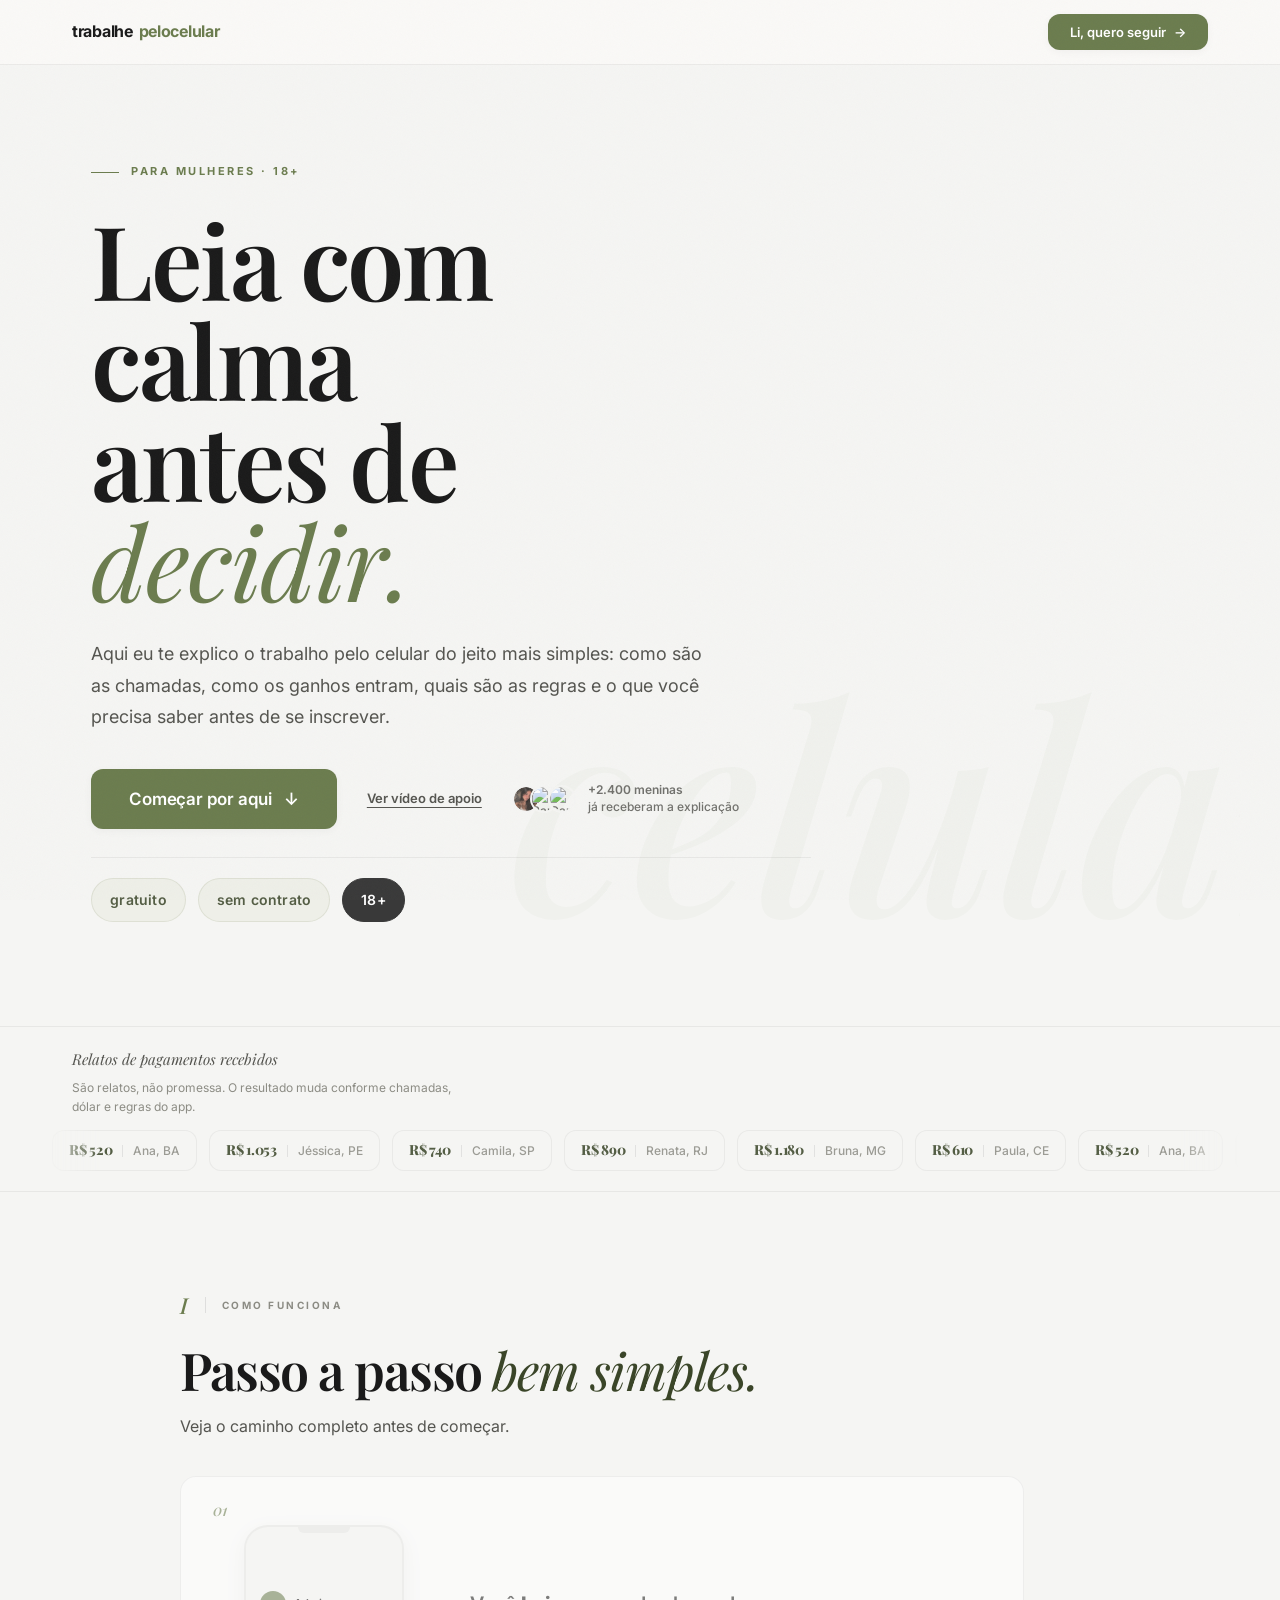
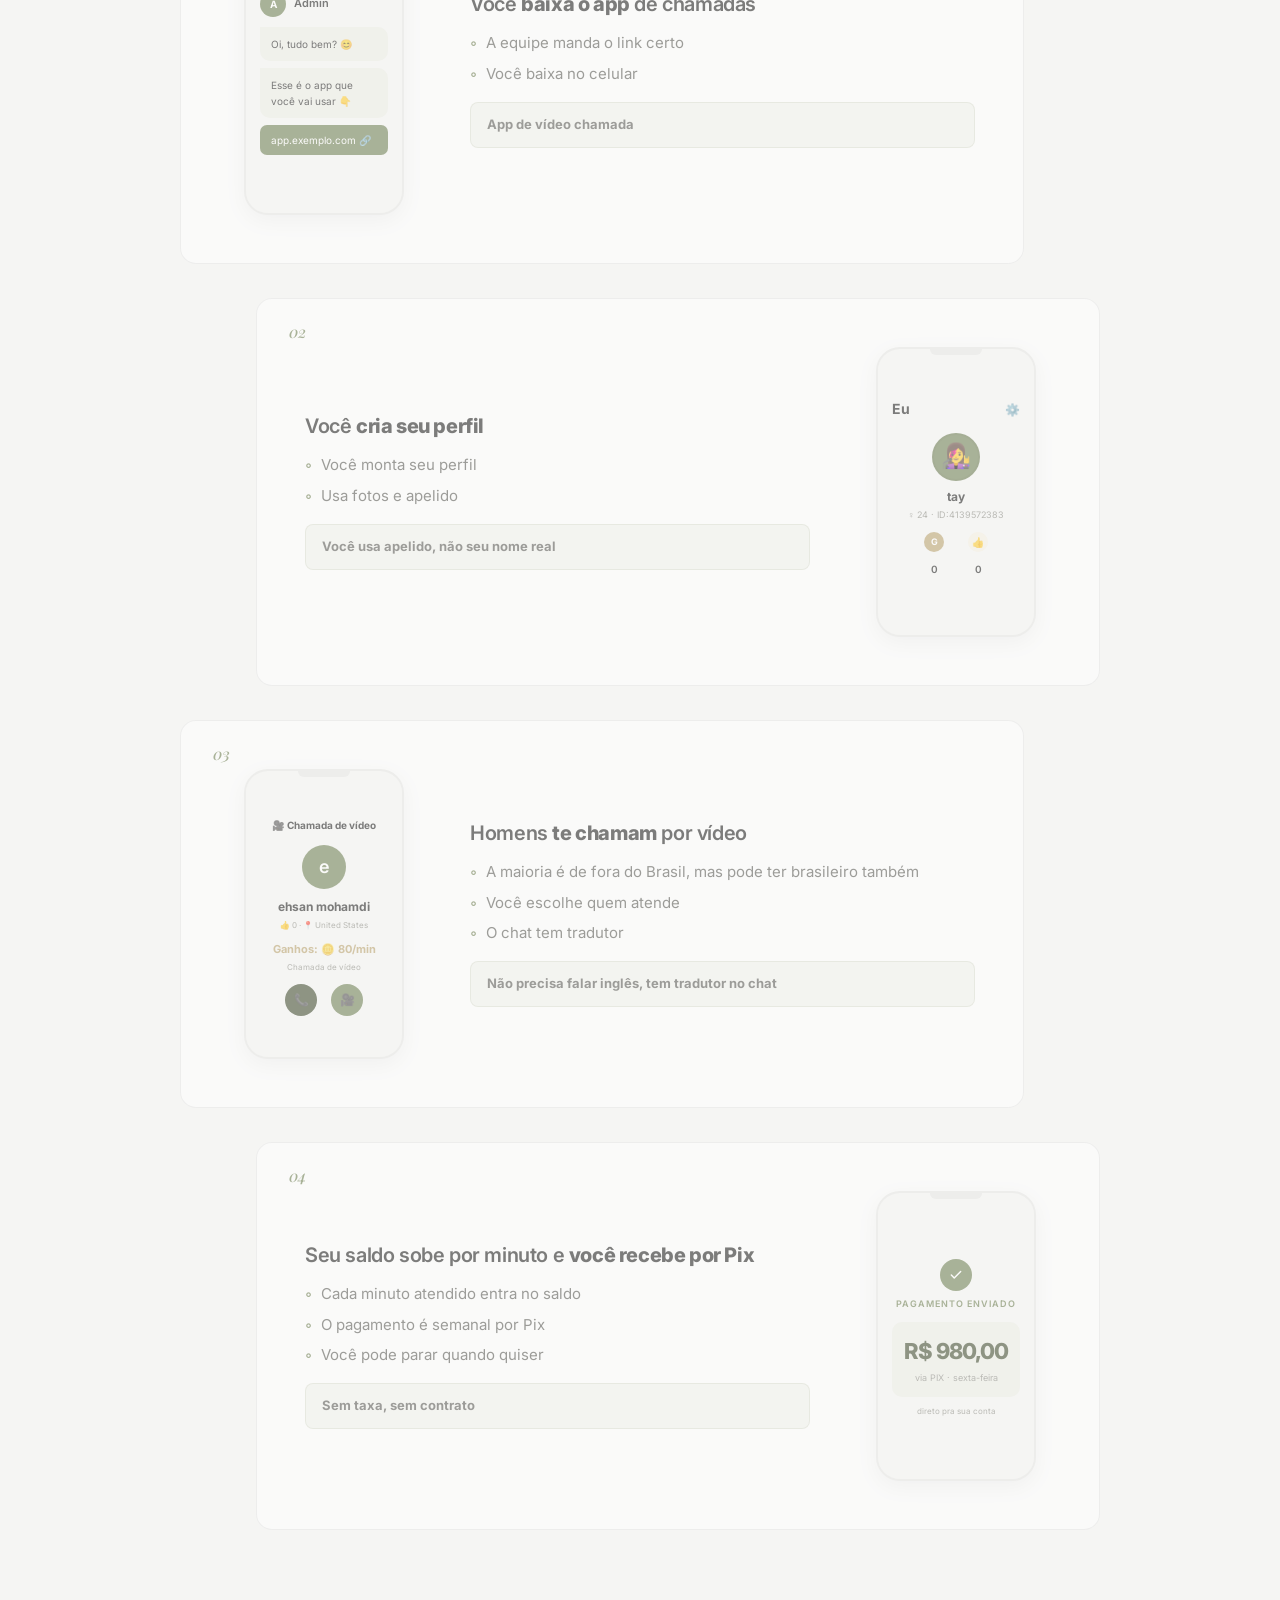
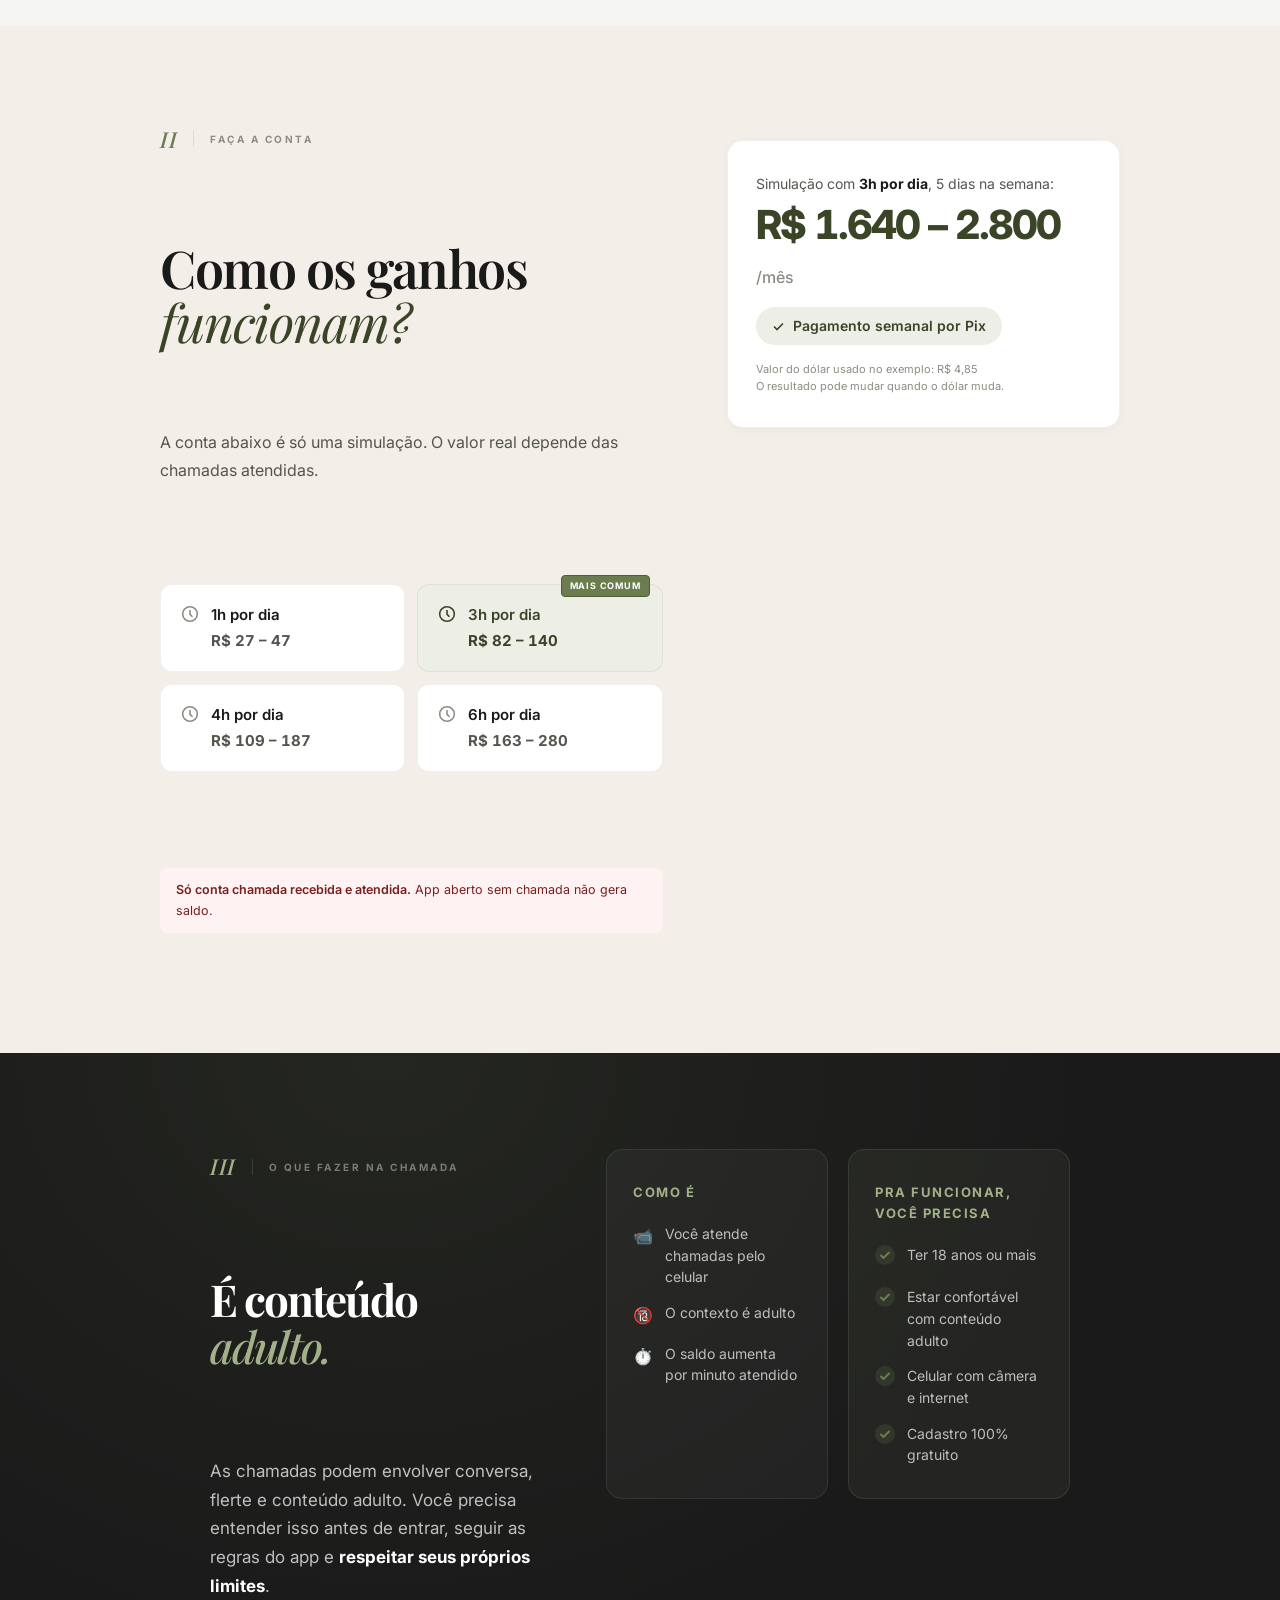
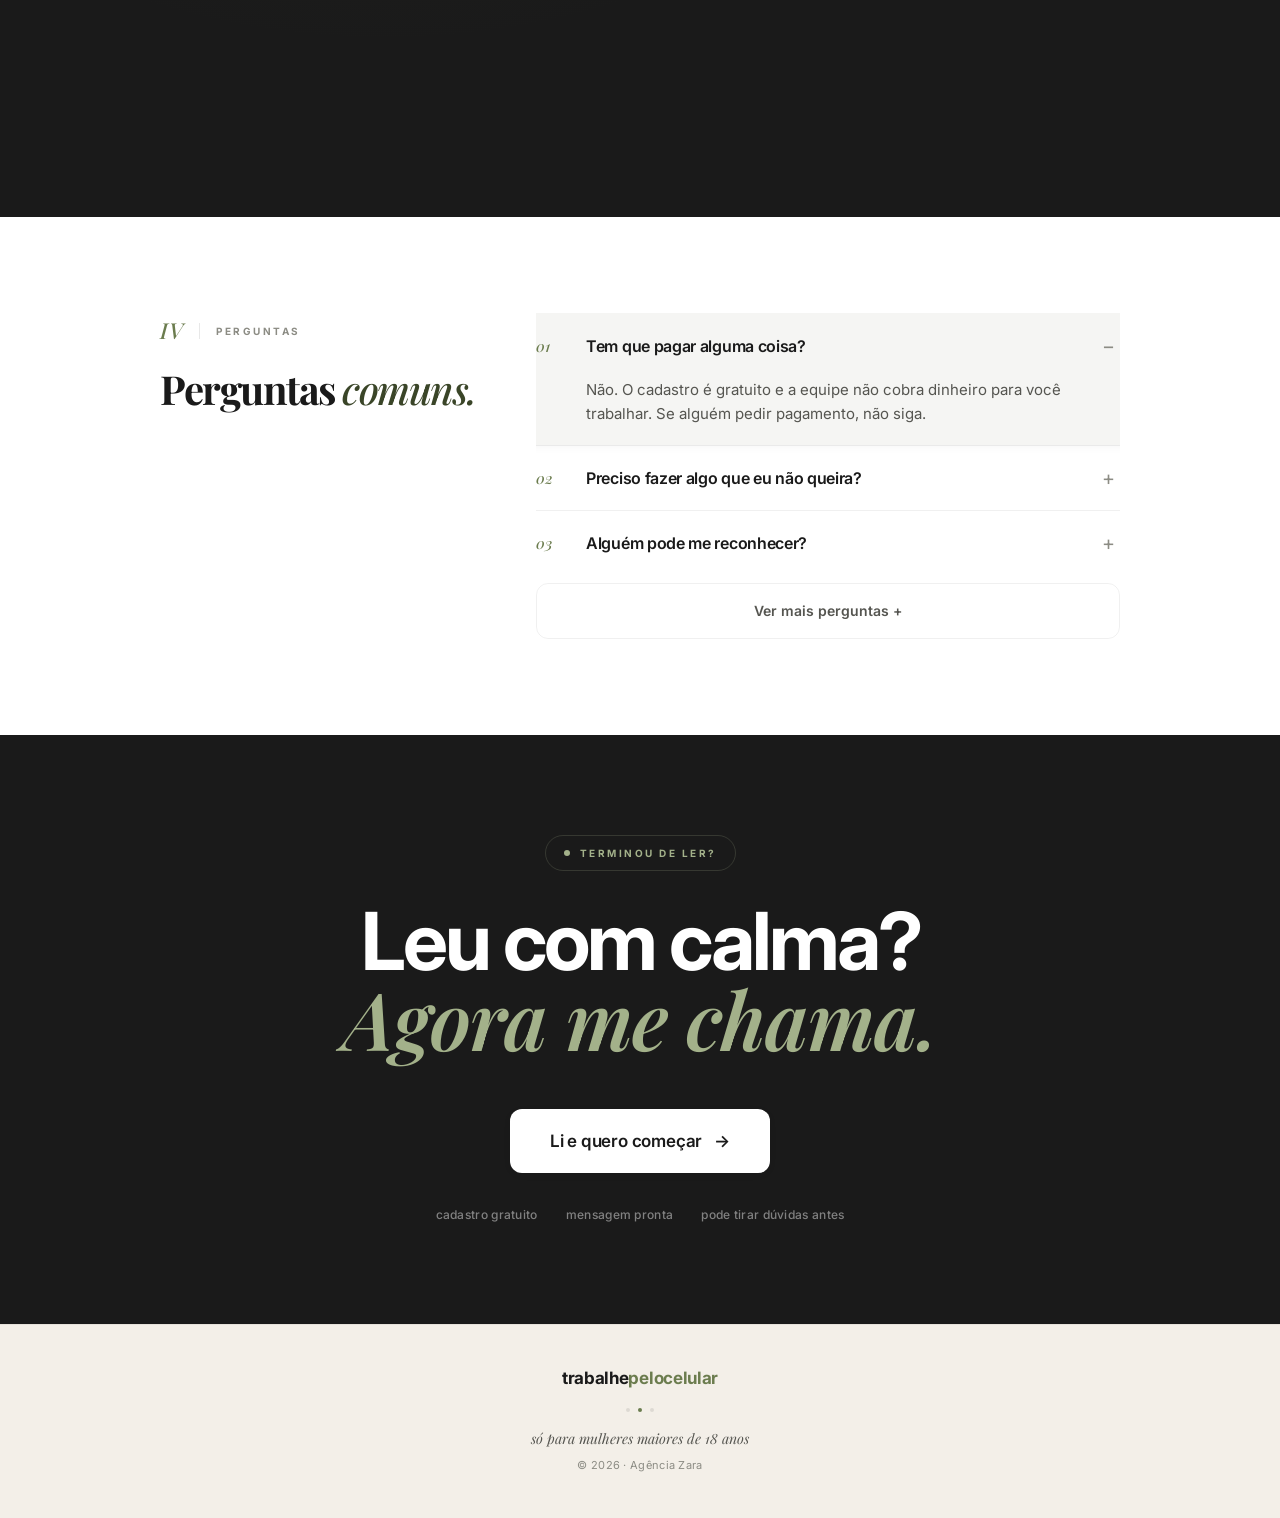
==== commit 960dd7f9: "Ajustes" ====
--- a/index.html
+++ b/index.html
@@ -50,6 +50,7 @@
     .zn-hero--compact .zn-hero-lead {
       max-width: 56ch;
       font-size: clamp(1rem, 1.5vw, 1.125rem);
+      line-height: 1.75;
     }
     .zn-hero--compact .zn-hero-bg-word {
       top: auto;
@@ -246,11 +247,24 @@
       max-width: 620px;
     }
     .zn-section-lead {
-      font-size: 15px;
+      font-size: 1rem;
       color: var(--ink-2);
-      line-height: 1.7;
+      line-height: 1.75;
       max-width: 58ch;
       margin: -18px 0 36px;
+    }
+    .zn-step-card-body li,
+    .zn-faq-a,
+    .zn-about-card p {
+      font-size: 0.9375rem;
+      line-height: 1.62;
+    }
+    .zn-step-card-body h3 {
+      text-wrap: balance;
+    }
+    .zn-earn-result-note,
+    .zn-proof-note {
+      line-height: 1.55;
     }
     /* Step cards zig-zag */
     .zn-steps-cards {
@@ -341,7 +355,10 @@
         min-height: auto;
         padding: 44px 36px 48px;
       }
-      .zn-hero--compact .zn-hero-title { font-size: clamp(2.75rem, 14vw, 4.25rem); }
+      .zn-hero--compact .zn-hero-title {
+        max-width: 10ch;
+        font-size: clamp(2.65rem, 12vw, 4.05rem);
+      }
       .zn-phone-compact .zn-phone-mock { width: 160px; }
       .zn-phone-compact .zn-phone-content { min-height: 240px; height: 260px; }
       .zn-step-card:nth-child(odd),
@@ -352,12 +369,13 @@
       .zn-step-card {
         grid-template-columns: 1fr;
         gap: 22px;
-        padding: 42px 22px 26px;
+        padding: 36px 22px 26px;
         align-items: start;
       }
       .zn-step-card .zn-step-phone,
       .zn-step-card:nth-child(even) .zn-step-phone {
         order: 2;
+        justify-self: center;
       }
       .zn-step-card .zn-step-card-body,
       .zn-step-card:nth-child(even) .zn-step-card-body {
@@ -367,6 +385,11 @@
         max-width: 18ch;
         margin-bottom: 12px;
       }
+      .zn-h2,
+      .zn-about-title,
+      .zn-faq-side h2 {
+        line-height: 1.12;
+      }
       .zn-step-highlight {
         width: 100%;
       }
@@ -390,27 +413,99 @@
       .zn-hero--compact {
         padding-inline: 24px;
       }
+      .zn-hero--compact .zn-hero-lead {
+        font-size: 1rem;
+        max-width: 100%;
+      }
+      .zn-h2 {
+        font-size: clamp(2rem, 9vw, 2.65rem);
+        letter-spacing: -0.04em;
+      }
+      .zn-section-lead,
+      .zn-about-lead {
+        font-size: 1rem;
+      }
       .zn-hero-cta-row {
+        flex-direction: column;
         align-items: stretch;
+        gap: 14px;
       }
       .zn-hero-cta-row .zn-btn-primary,
-      .zn-hero-cta-row .zn-btn-secondary,
       .zn-final-btn {
         width: 100%;
       }
       .zn-hero-cta-row .zn-btn-secondary {
-        justify-self: center;
+        align-self: center;
         width: auto;
+        min-height: 44px;
       }
       .zn-hero-trust {
         width: 100%;
       }
+      .zn-proof-marquee {
+        mask-image: linear-gradient(90deg, transparent 0, rgb(0 0 0) 24px, rgb(0 0 0) calc(100% - 24px), transparent 100%);
+      }
+      .zn-proof-track {
+        gap: 8px;
+        padding-inline: 8px;
+      }
       .zn-proof-note {
-        padding-inline: 36px;
+        padding-inline: 24px;
         margin-top: -6px;
+      }
+      .zn-step-card {
+        padding: 32px 20px 24px;
+      }
+      .zn-step-card-body h3 {
+        max-width: none;
       }
       .zn-earn-hours {
         grid-template-columns: 1fr;
+      }
+      .zn-about-grid {
+        grid-template-columns: 1fr;
+        gap: 12px;
+      }
+      .zn-signup {
+        width: calc(100vw - 32px);
+        max-height: calc(100svh - 32px);
+        overflow: auto;
+        padding: 42px 22px 26px;
+      }
+      .zn-video-popup-container {
+        width: calc(100vw - 24px);
+        max-height: calc(100svh - 24px);
+      }
+      .zn-video-popup-footer {
+        padding: 18px 18px 20px;
+      }
+    }
+
+    @media (max-width: 380px) {
+      .zn-nav-inner {
+        gap: 10px;
+        padding-inline: 18px;
+      }
+      .zn-logo {
+        font-size: 14px;
+      }
+      .zn-nav-cta {
+        min-height: 44px;
+        padding: 9px 12px;
+        font-size: 12px;
+      }
+      .zn-hero--compact {
+        padding-inline: 20px;
+      }
+      .zn-hero--compact .zn-hero-title {
+        font-size: clamp(2.4rem, 11vw, 3rem);
+      }
+    }
+
+    @media (orientation: landscape) and (max-height: 520px) {
+      .zn-hero--compact {
+        min-height: auto;
+        padding-block: 32px;
       }
     }
 
@@ -501,7 +596,7 @@
   <div class="zn-hero-copy">
     <div class="zn-eyebrow"><span class="zn-eye-line"></span>para mulheres · 18+</div>
     <h1 class="zn-hero-title">Leia com calma<br>antes de <span class="zn-hi"><em>decidir.</em></span></h1>
-    <p class="zn-hero-lead">Aqui eu te explico o trabalho pelo celular do jeito mais simples: como são as chamadas, como os ganhos entram, quais são as regras e o que você precisa saber antes de me chamar no WhatsApp.</p>
+    <p class="zn-hero-lead">Aqui eu te explico o trabalho pelo celular do jeito mais simples: como são as chamadas, como os ganhos entram, quais são as regras e o que você precisa saber antes de se inscrever.</p>
     <div class="zn-hero-cta-row">
       <button class="zn-btn-primary zn-btn-xl" type="button" data-scroll-target="#como-funciona">Começar por aqui<span class="zn-btn-arrow">↓</span></button>
       <button class="zn-btn-secondary zn-video-trigger" type="button" data-video-trigger>Ver vídeo de apoio</button>
@@ -550,7 +645,7 @@
   <div class="zn-how-inner">
     <div class="zn-section-head"><span class="zn-section-num">I</span><span class="zn-section-tag">como funciona</span></div>
     <h2 class="zn-h2">Passo a passo <em>bem simples.</em></h2>
-    <p class="zn-section-lead">Veja o caminho completo antes de chamar no WhatsApp.</p>
+    <p class="zn-section-lead">Veja o caminho completo antes de começar.</p>
     <div class="zn-steps-cards">
 
       <!-- PASSO 01 -->
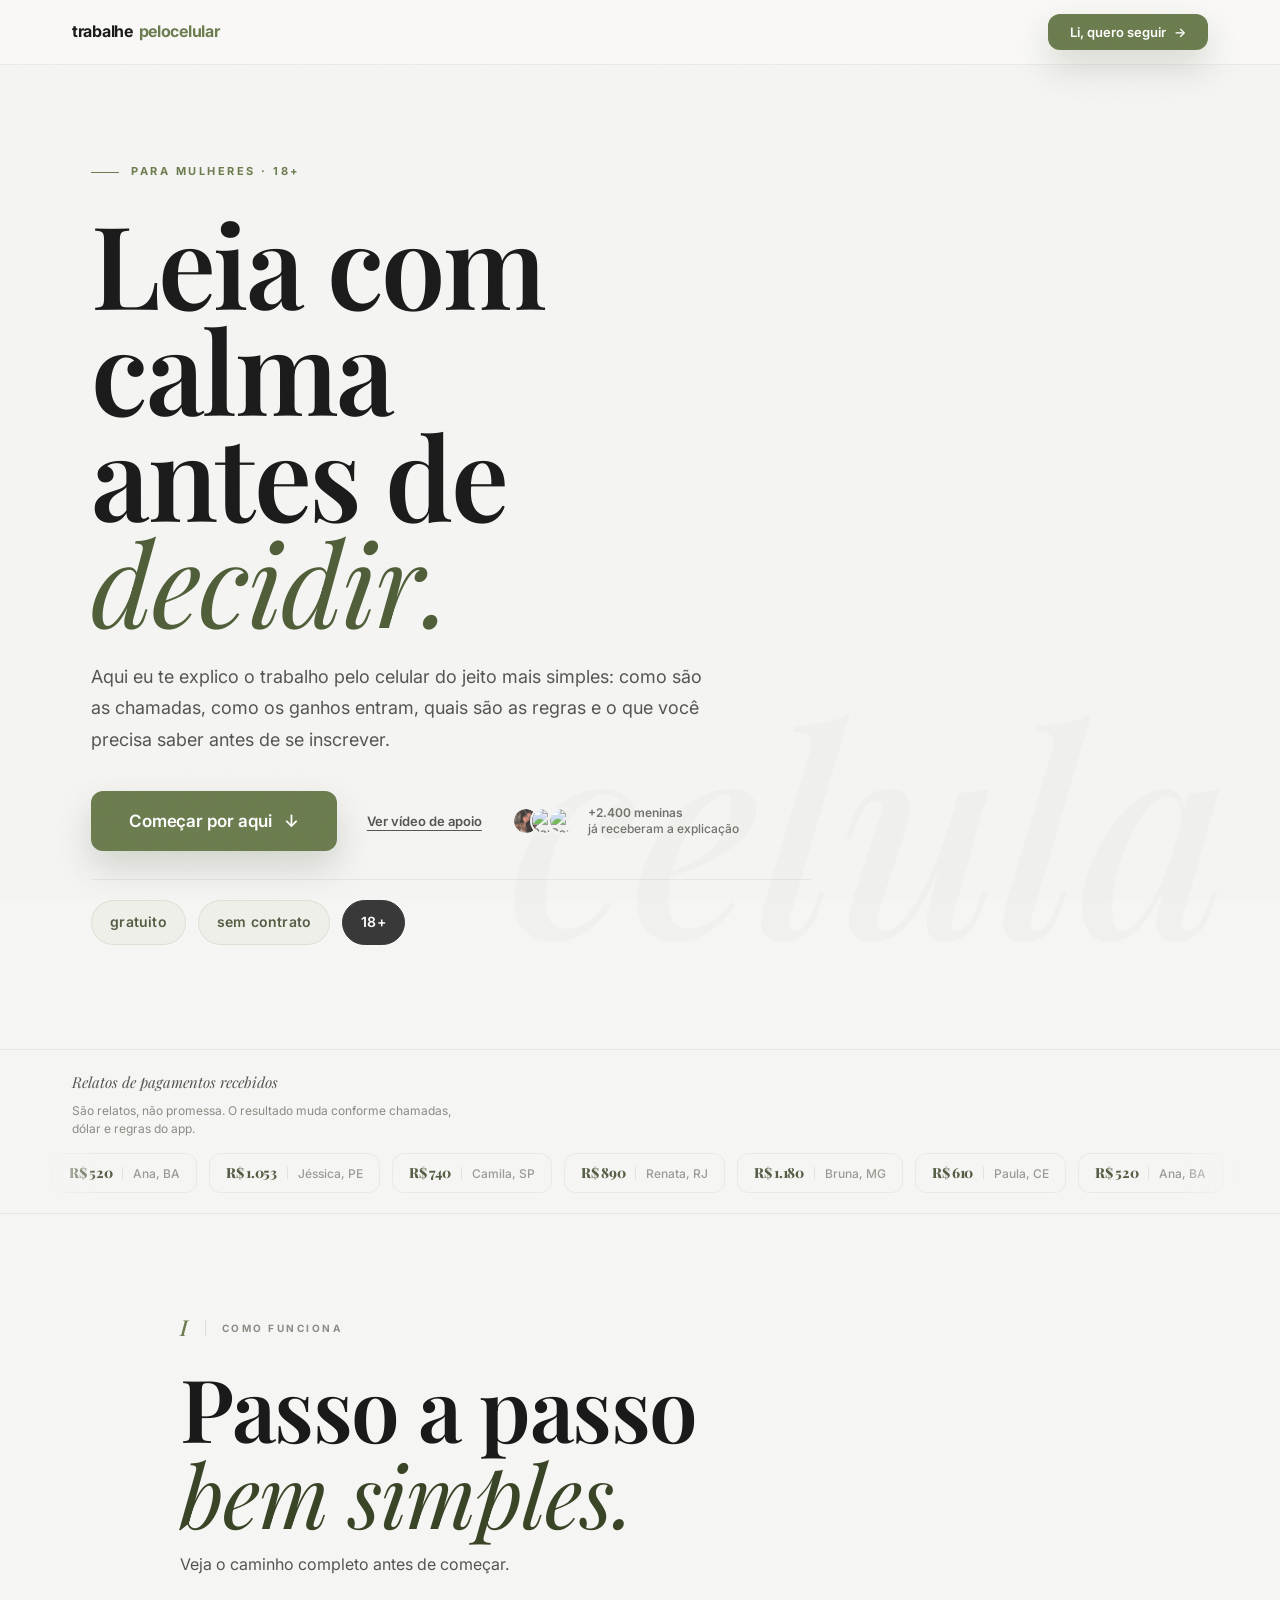
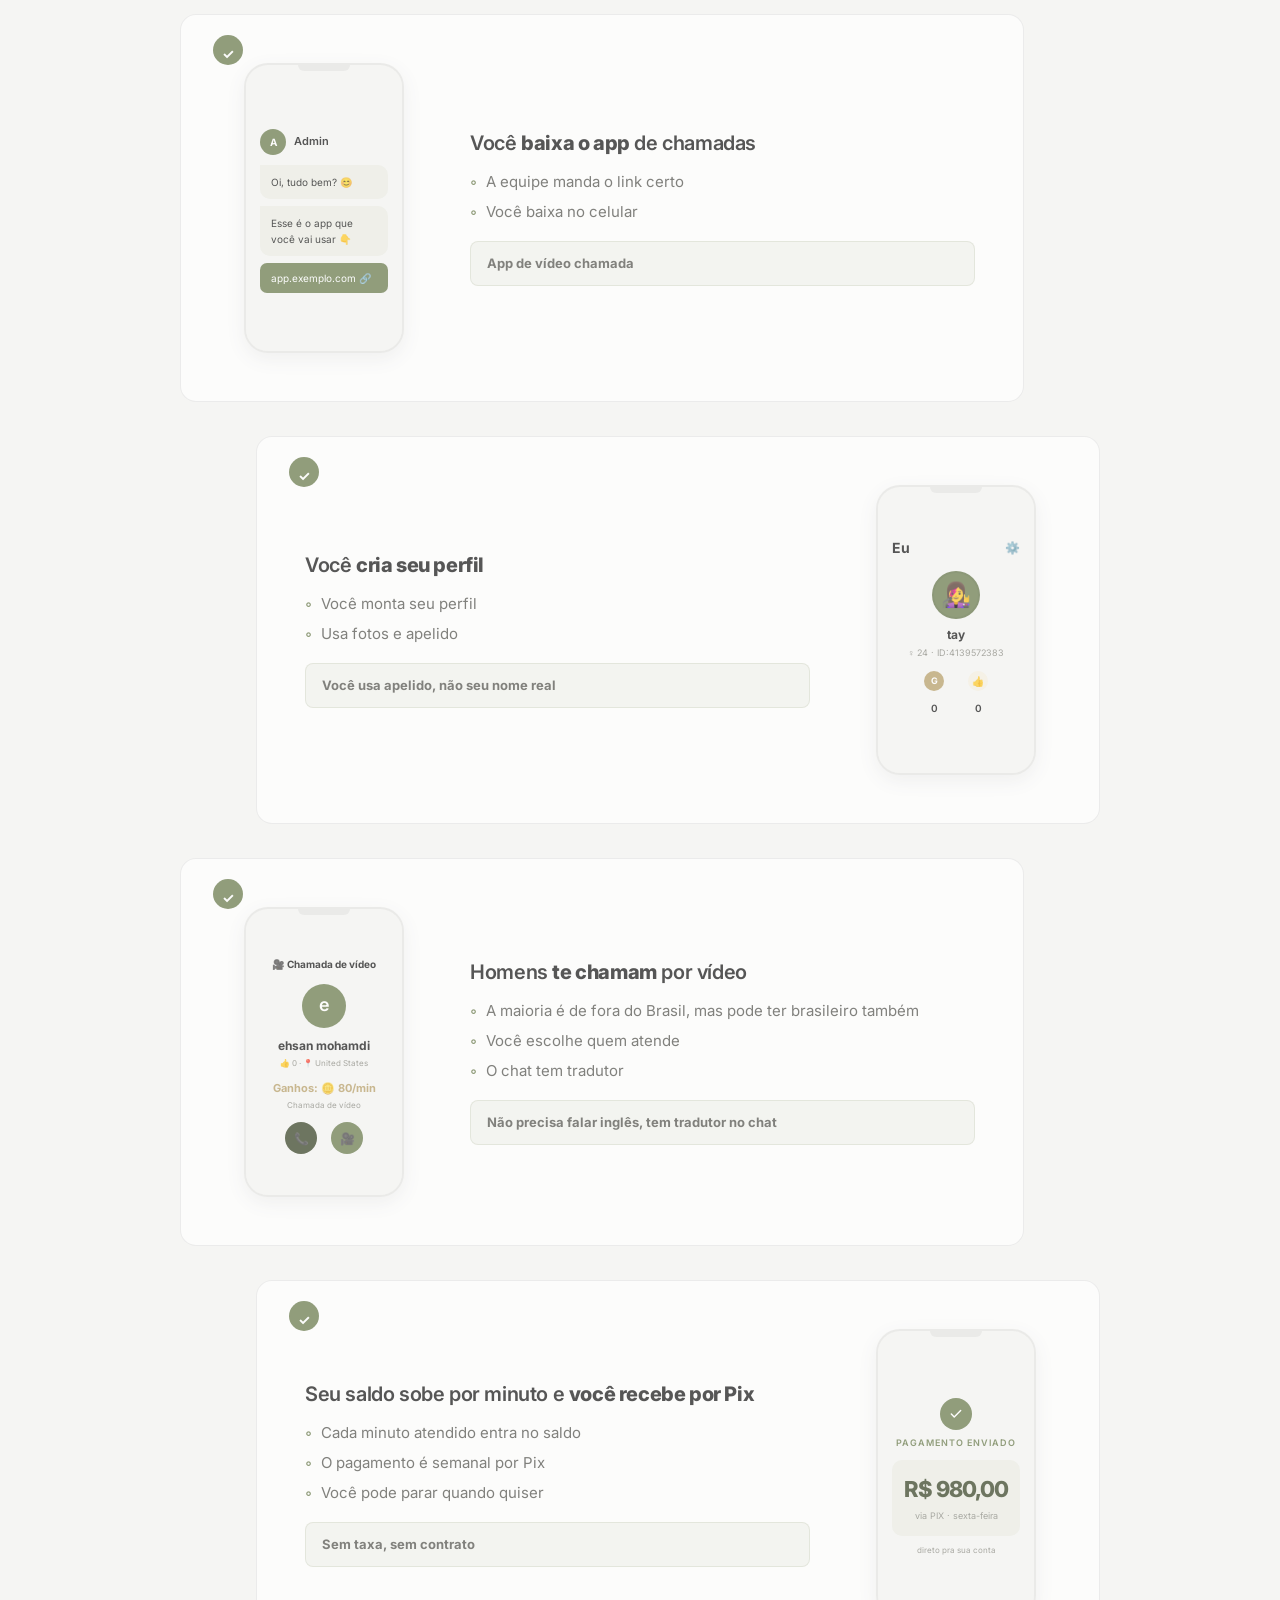
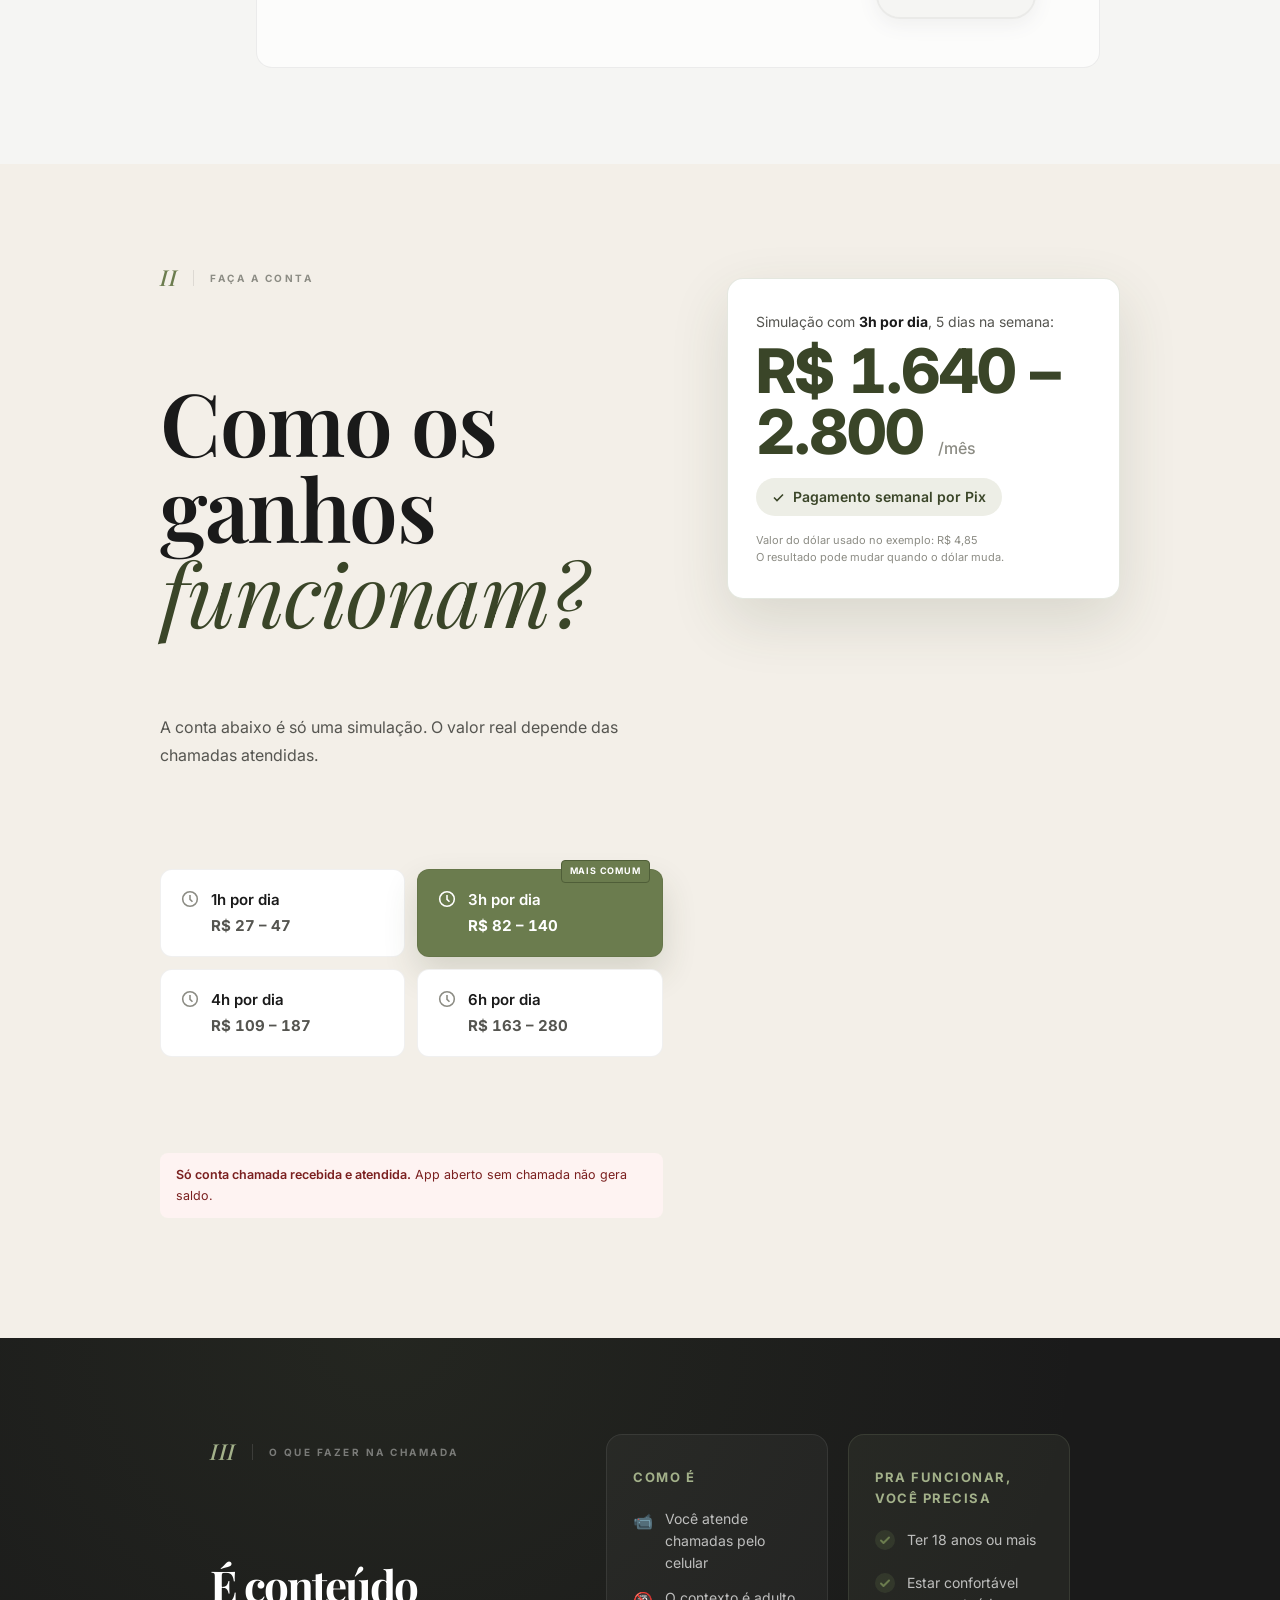
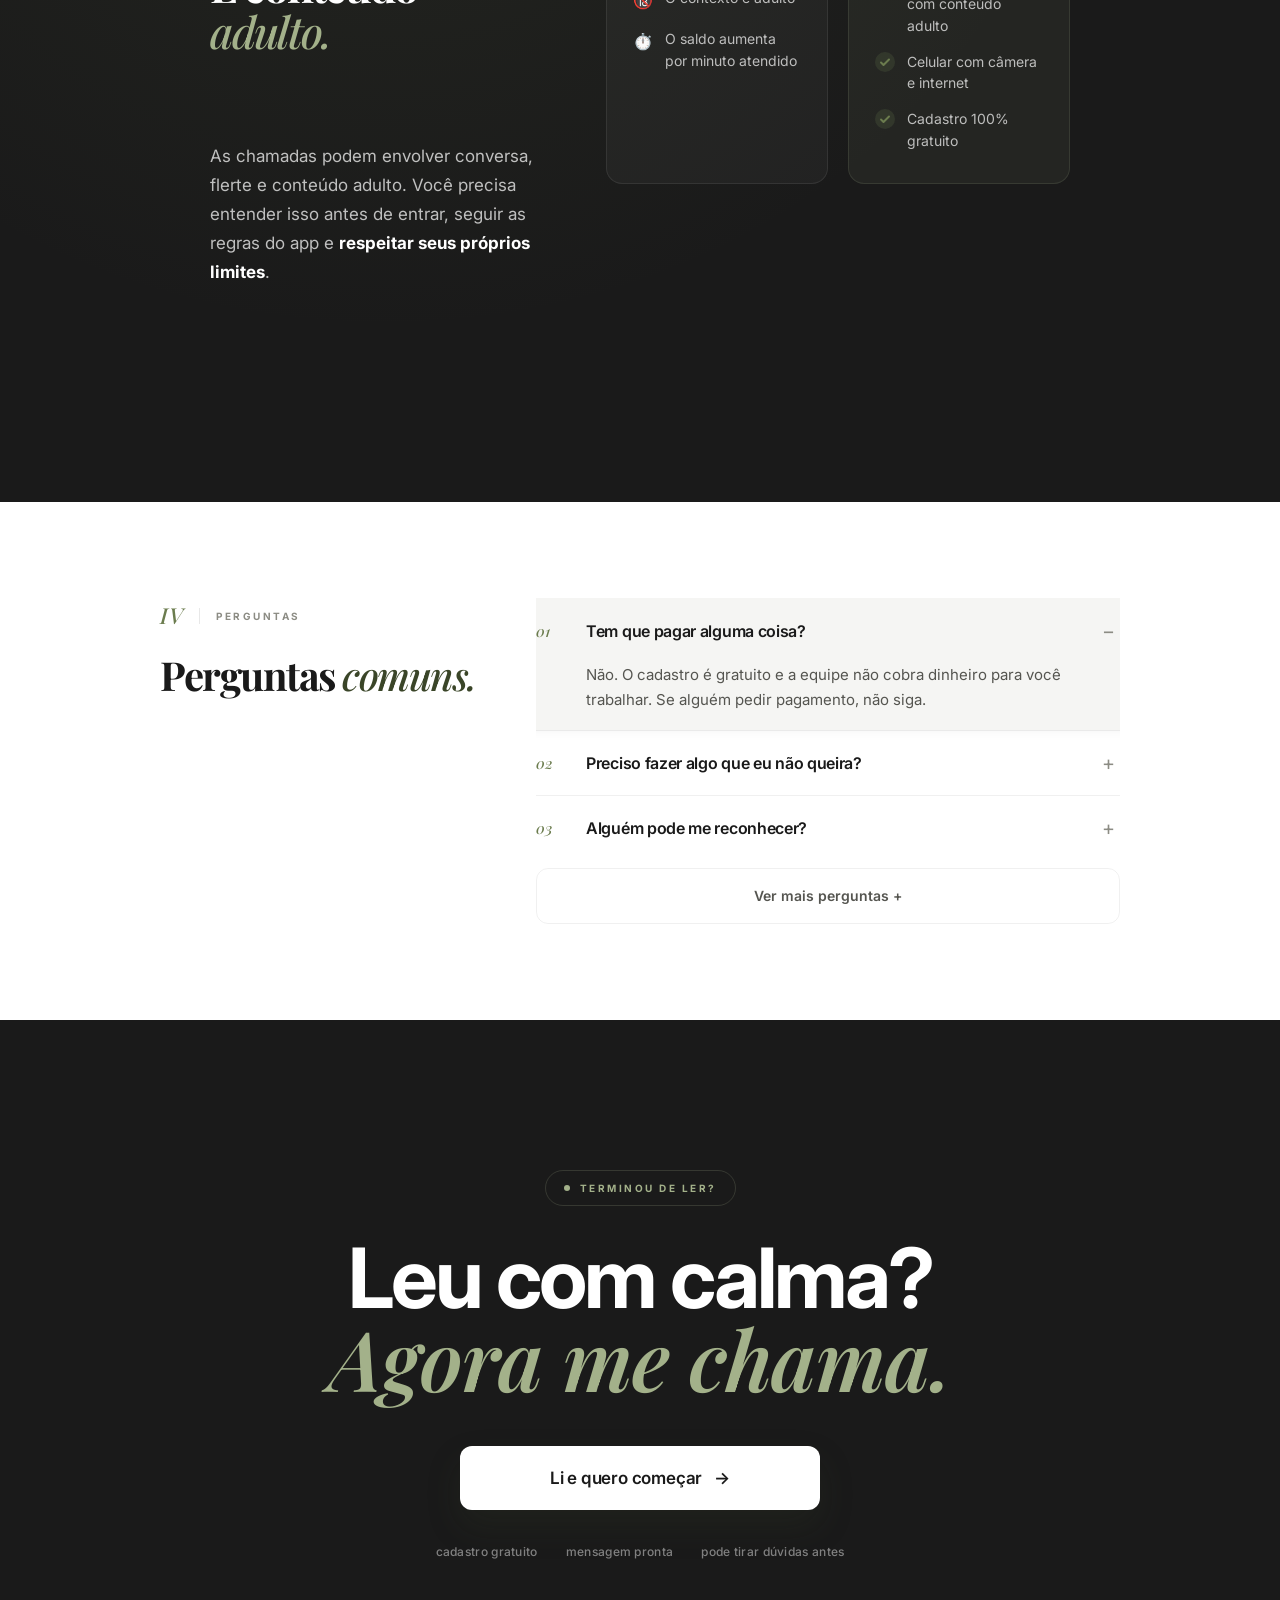
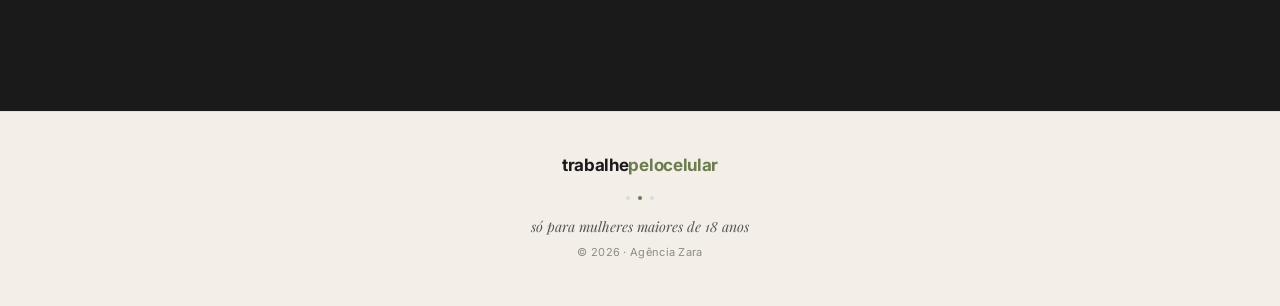
==== commit 2f35cc6f: "Ajustes" ====
--- a/index.html
+++ b/index.html
@@ -44,8 +44,9 @@
       padding-bottom: clamp(12px, 4vw, 40px);
     }
     .zn-hero--compact .zn-hero-title {
-      font-size: clamp(3.5rem, 8vw, 6.6rem);
-      max-width: 9ch;
+      font-size: clamp(4rem, 9vw, 7.35rem);
+      max-width: 8.7ch;
+      line-height: 0.92;
     }
     .zn-hero--compact .zn-hero-lead {
       max-width: 56ch;
@@ -62,6 +63,20 @@
     }
     .zn-hero-cta-row {
       margin-top: 4px;
+    }
+    .zn-hero--compact .zn-section-head {
+      margin-bottom: 36px;
+    }
+    .zn-hero--compact .zn-section-num {
+      color: var(--gold);
+      font-size: 28px;
+    }
+    .zn-hero--compact .zn-section-tag {
+      color: var(--g-d);
+      letter-spacing: 3px;
+    }
+    .zn-hero--compact .zn-hi em {
+      color: var(--g-d);
     }
     .zn-hero-pills {
       max-width: 620px;
@@ -160,15 +175,15 @@
     }
     .zn-btn-primary,
     .zn-nav-cta {
-      box-shadow: var(--shadow-sm);
+      box-shadow: 0 16px 34px rgba(58, 69, 40, 0.18);
     }
     .zn-btn-primary::before {
-      display: none;
+      display: block;
     }
     .zn-btn-primary:hover,
     .zn-nav-cta:hover {
-      transform: translateY(-1px);
-      box-shadow: var(--shadow-sm);
+      transform: translateY(-2px);
+      box-shadow: 0 18px 40px rgba(58, 69, 40, 0.2);
     }
     .zn-btn-primary:hover .zn-btn-arrow,
     .zn-nav-cta:hover span {
@@ -226,6 +241,11 @@
       box-shadow: none;
       opacity: 0.86;
     }
+    .zn-h2 {
+      font-size: clamp(3.6rem, 6.8vw, 5.75rem);
+      line-height: 0.98;
+      max-width: 720px;
+    }
     .zn-proof + .zn-how {
       padding-top: var(--idx-section-y);
     }
@@ -274,6 +294,7 @@
       padding: clamp(30px, 4.5vw, 48px);
       grid-template-columns: minmax(150px, 190px) minmax(0, 1fr);
       gap: clamp(24px, 4vw, 52px);
+      transition: border-color .28s cubic-bezier(.22,1,.36,1), box-shadow .28s cubic-bezier(.22,1,.36,1), opacity .28s cubic-bezier(.22,1,.36,1), transform .28s cubic-bezier(.22,1,.36,1);
     }
     .zn-step-card:nth-child(odd) {
       margin-right: clamp(0px, 7vw, 76px);
@@ -298,6 +319,40 @@
     .zn-step-highlight span {
       display: none;
     }
+    .zn-step-card-num {
+      display: inline-grid;
+      place-items: center;
+      min-width: 30px;
+      min-height: 30px;
+      border-radius: 999px;
+      transition: color .25s cubic-bezier(.22,1,.36,1), background .25s cubic-bezier(.22,1,.36,1), transform .25s cubic-bezier(.22,1,.36,1);
+    }
+    .zn-step-card.is-active {
+      border-color: rgba(107, 124, 78, 0.22);
+      box-shadow: 0 18px 48px rgba(58, 69, 40, 0.11);
+    }
+    .zn-step-card.is-active .zn-step-card-num {
+      background: var(--g-l);
+      color: var(--g-dd);
+      transform: scale(1.04);
+    }
+    .zn-step-card.is-past {
+      opacity: 0.72;
+    }
+    .zn-step-card.is-past .zn-step-card-num {
+      background: var(--g);
+      color: var(--white);
+      font-family: var(--font-sans);
+      font-size: 0;
+      font-style: normal;
+      font-weight: 700;
+      letter-spacing: 0;
+    }
+    .zn-step-card.is-past .zn-step-card-num::after {
+      content: "✓";
+      font-size: 14px;
+      line-height: 1;
+    }
 
     /* Earnings as a stronger decision block */
     .zn-earn-inner {
@@ -319,7 +374,23 @@
       position: sticky;
       top: 92px;
       margin-top: 18px;
-      box-shadow: var(--shadow-sm);
+      border-color: rgba(107, 124, 78, 0.18);
+      box-shadow: 0 22px 58px rgba(58, 69, 40, 0.14);
+    }
+    .zn-earn-result-amount {
+      font-size: clamp(2.75rem, 4.8vw, 4.2rem);
+      line-height: 0.98;
+    }
+    .zn-earn-hour--active {
+      background: var(--g);
+      color: var(--white);
+      box-shadow: 0 16px 34px rgba(58, 69, 40, 0.16);
+    }
+    .zn-earn-hour--active .zn-earn-hour-icon,
+    .zn-earn-hour--active .zn-earn-hour-time,
+    .zn-earn-hour--active .zn-earn-hour-value,
+    .zn-earn-hour--active .zn-earn-hour-tag {
+      color: var(--white);
     }
     /* About section breathes like a decision checkpoint */
     .zn-about-inner {
@@ -345,6 +416,18 @@
     .zn-final-feet {
       opacity: 0.82;
     }
+    .zn-final {
+      padding-block: clamp(86px, 12vw, 150px);
+    }
+    .zn-final-h {
+      font-size: clamp(3.1rem, 6.8vw, 5.2rem);
+      line-height: 0.96;
+      margin-bottom: 44px;
+    }
+    .zn-final-btn {
+      min-width: min(100%, 360px);
+      justify-content: center;
+    }
     .zn-final-tag-dot {
       animation: none;
       box-shadow: none;
@@ -358,6 +441,7 @@
       .zn-hero--compact .zn-hero-title {
         max-width: 10ch;
         font-size: clamp(2.65rem, 12vw, 4.05rem);
+        line-height: 0.96;
       }
       .zn-phone-compact .zn-phone-mock { width: 160px; }
       .zn-phone-compact .zn-phone-content { min-height: 240px; height: 260px; }
@@ -417,9 +501,18 @@
         font-size: 1rem;
         max-width: 100%;
       }
+      .zn-hero--compact .zn-hero-title {
+        max-width: 100%;
+        font-size: clamp(2.5rem, 10.5vw, 3.35rem);
+        line-height: 1.04;
+      }
       .zn-h2 {
         font-size: clamp(2rem, 9vw, 2.65rem);
         letter-spacing: -0.04em;
+      }
+      .zn-final-h {
+        font-size: clamp(2.25rem, 9vw, 3.05rem);
+        line-height: 1;
       }
       .zn-section-lead,
       .zn-about-lead {
@@ -498,7 +591,7 @@
         padding-inline: 20px;
       }
       .zn-hero--compact .zn-hero-title {
-        font-size: clamp(2.4rem, 11vw, 3rem);
+        font-size: clamp(2.35rem, 10vw, 2.8rem);
       }
     }
 
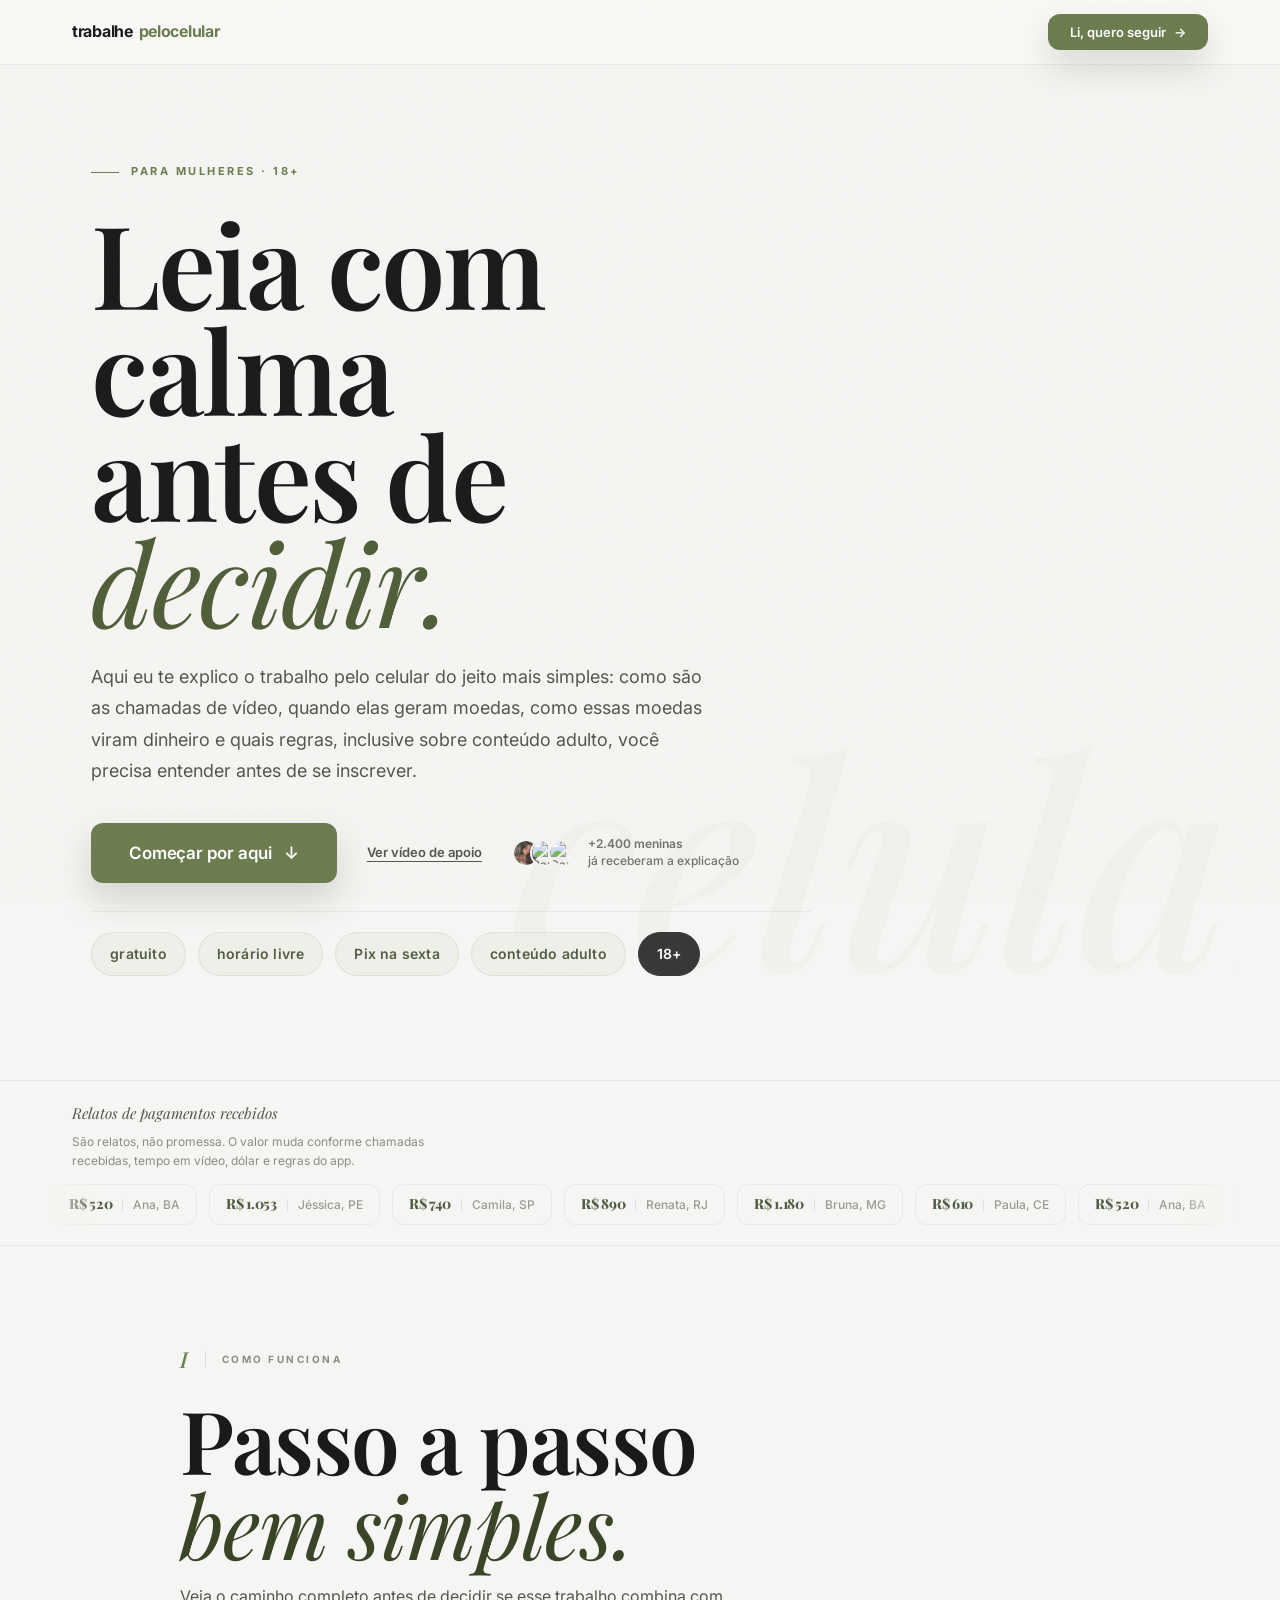
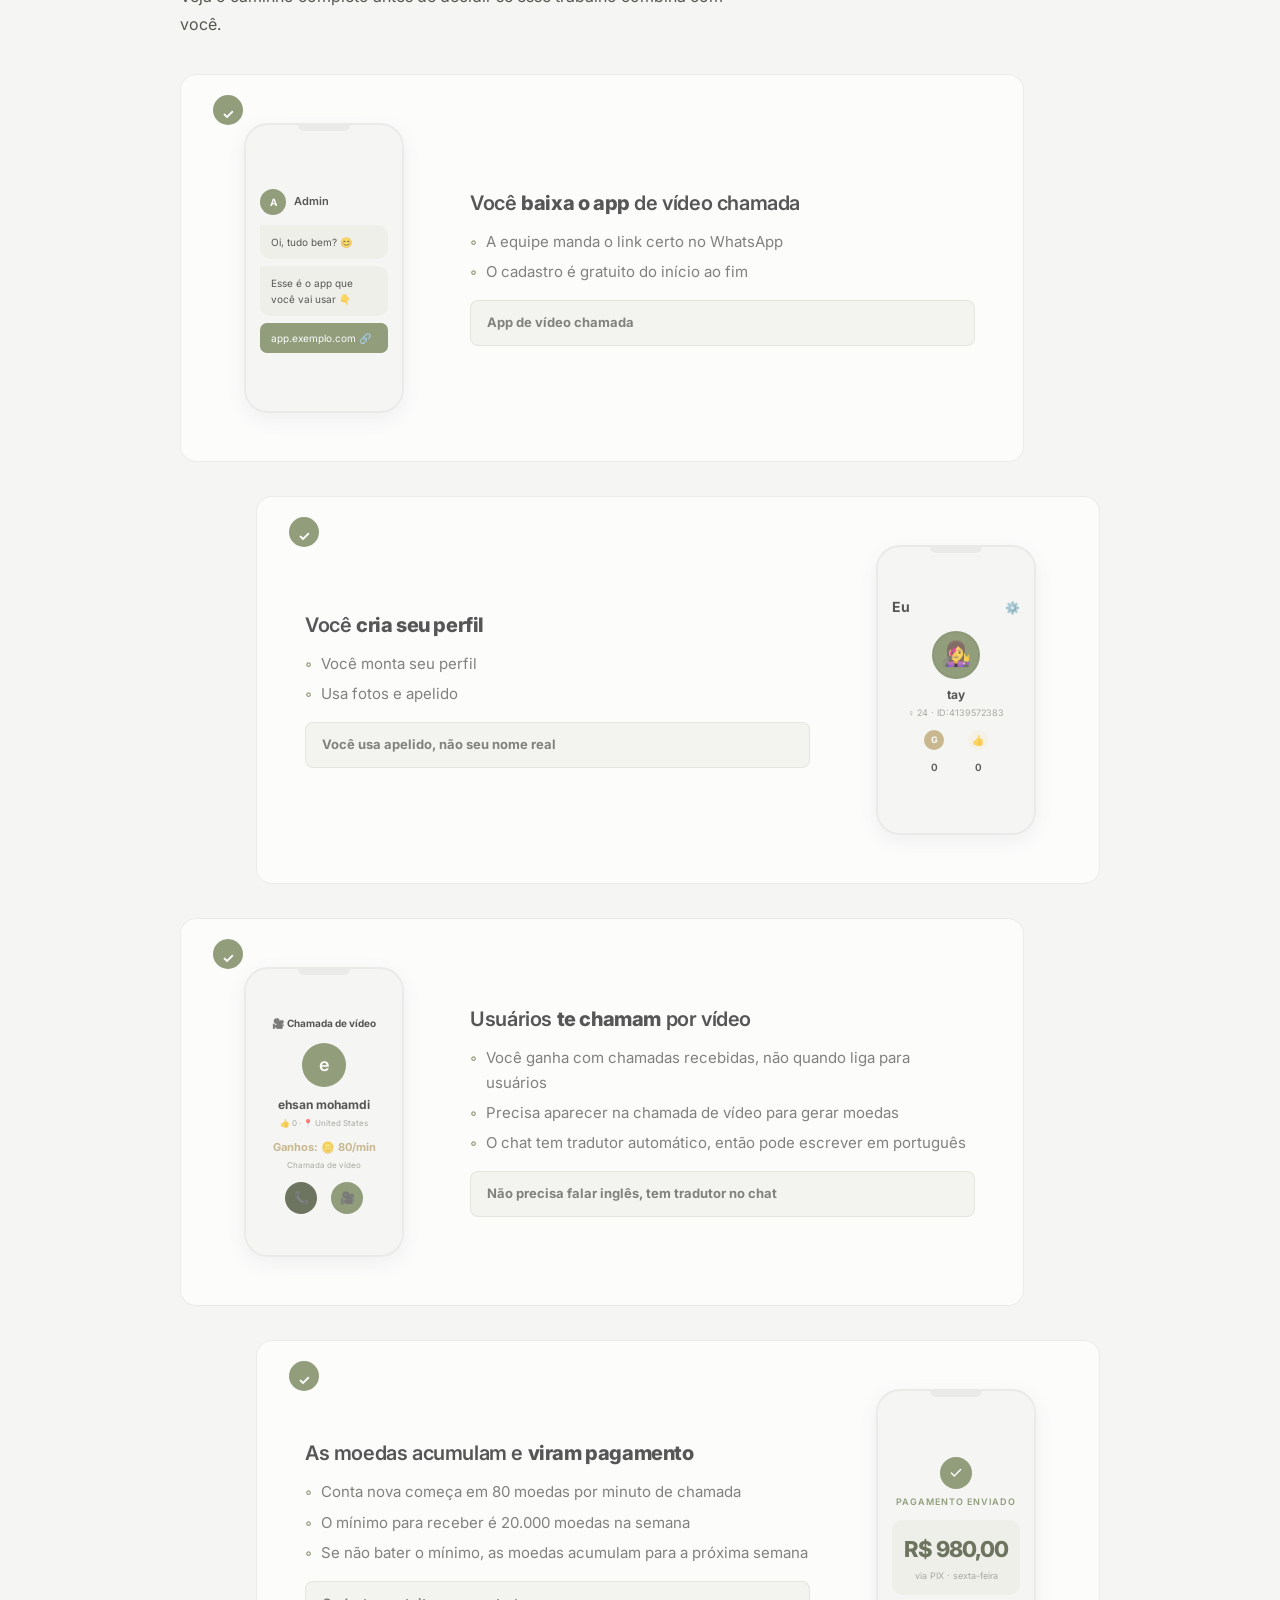
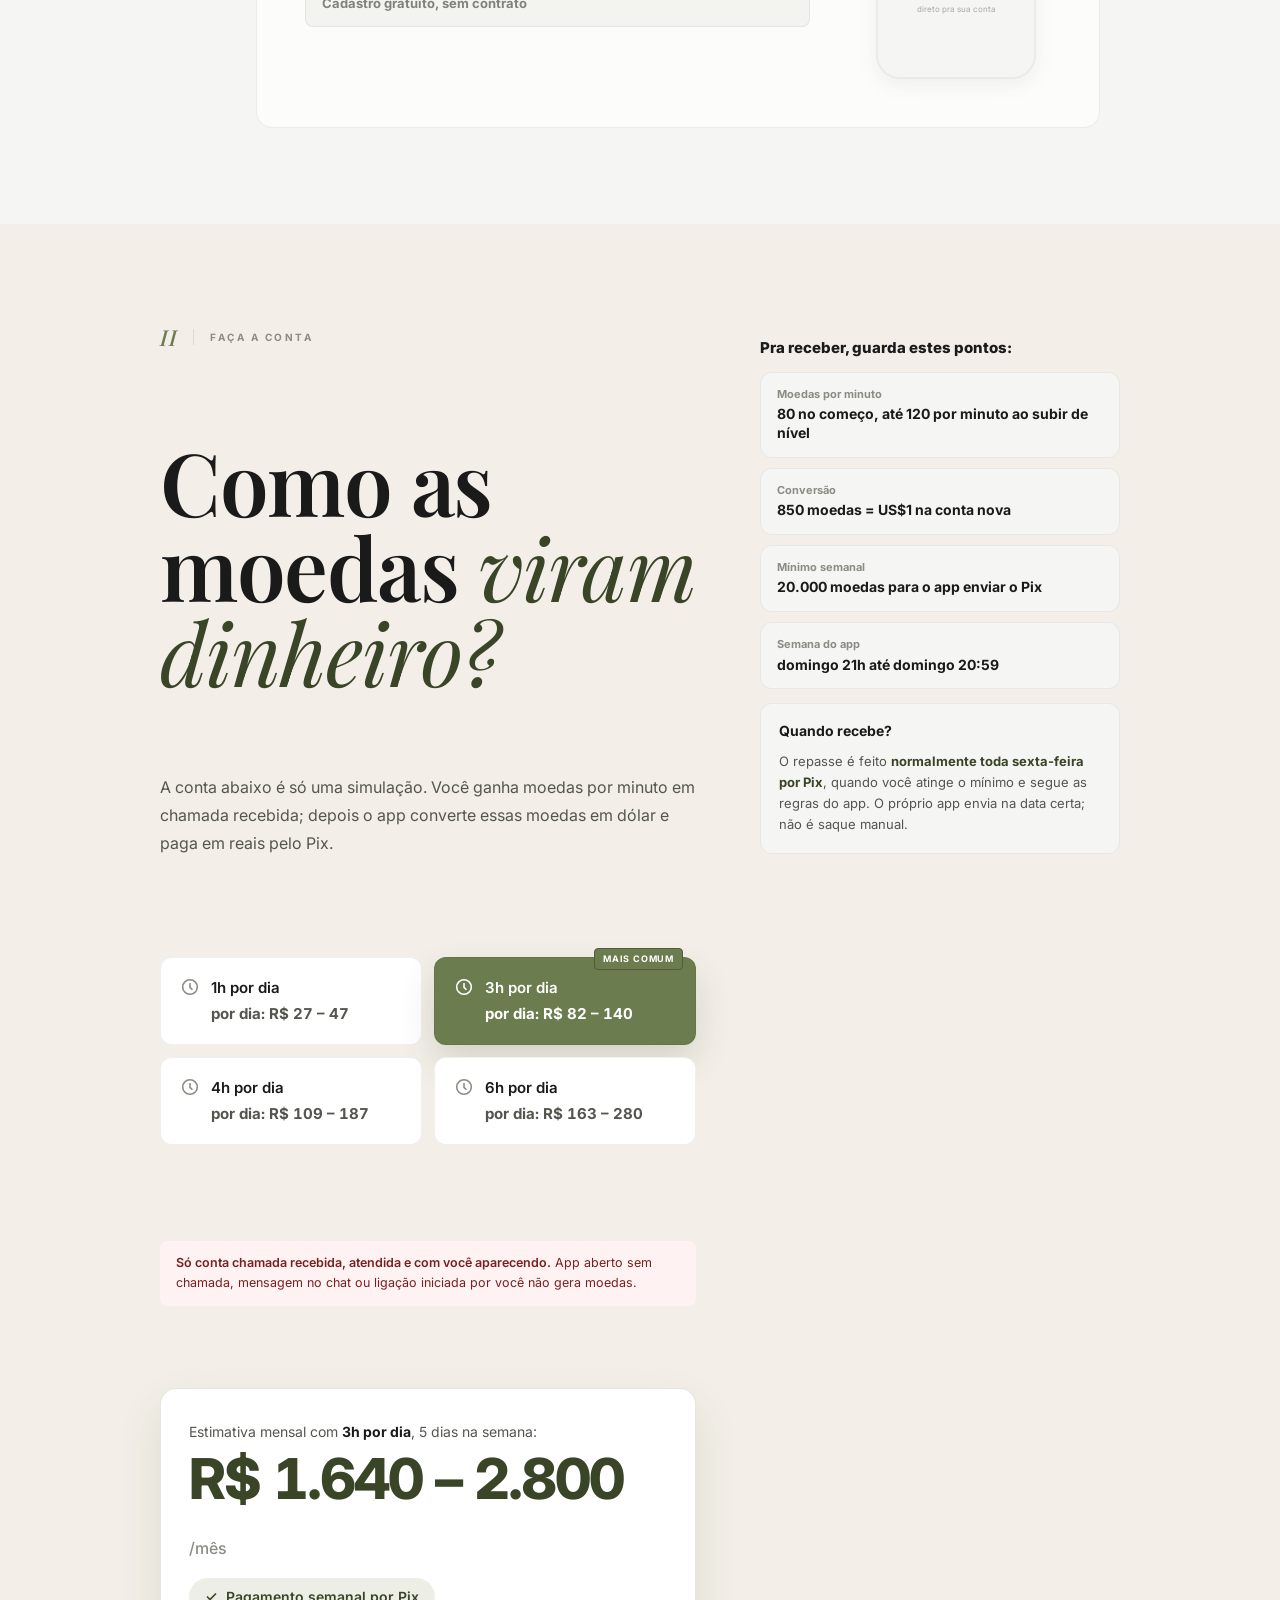
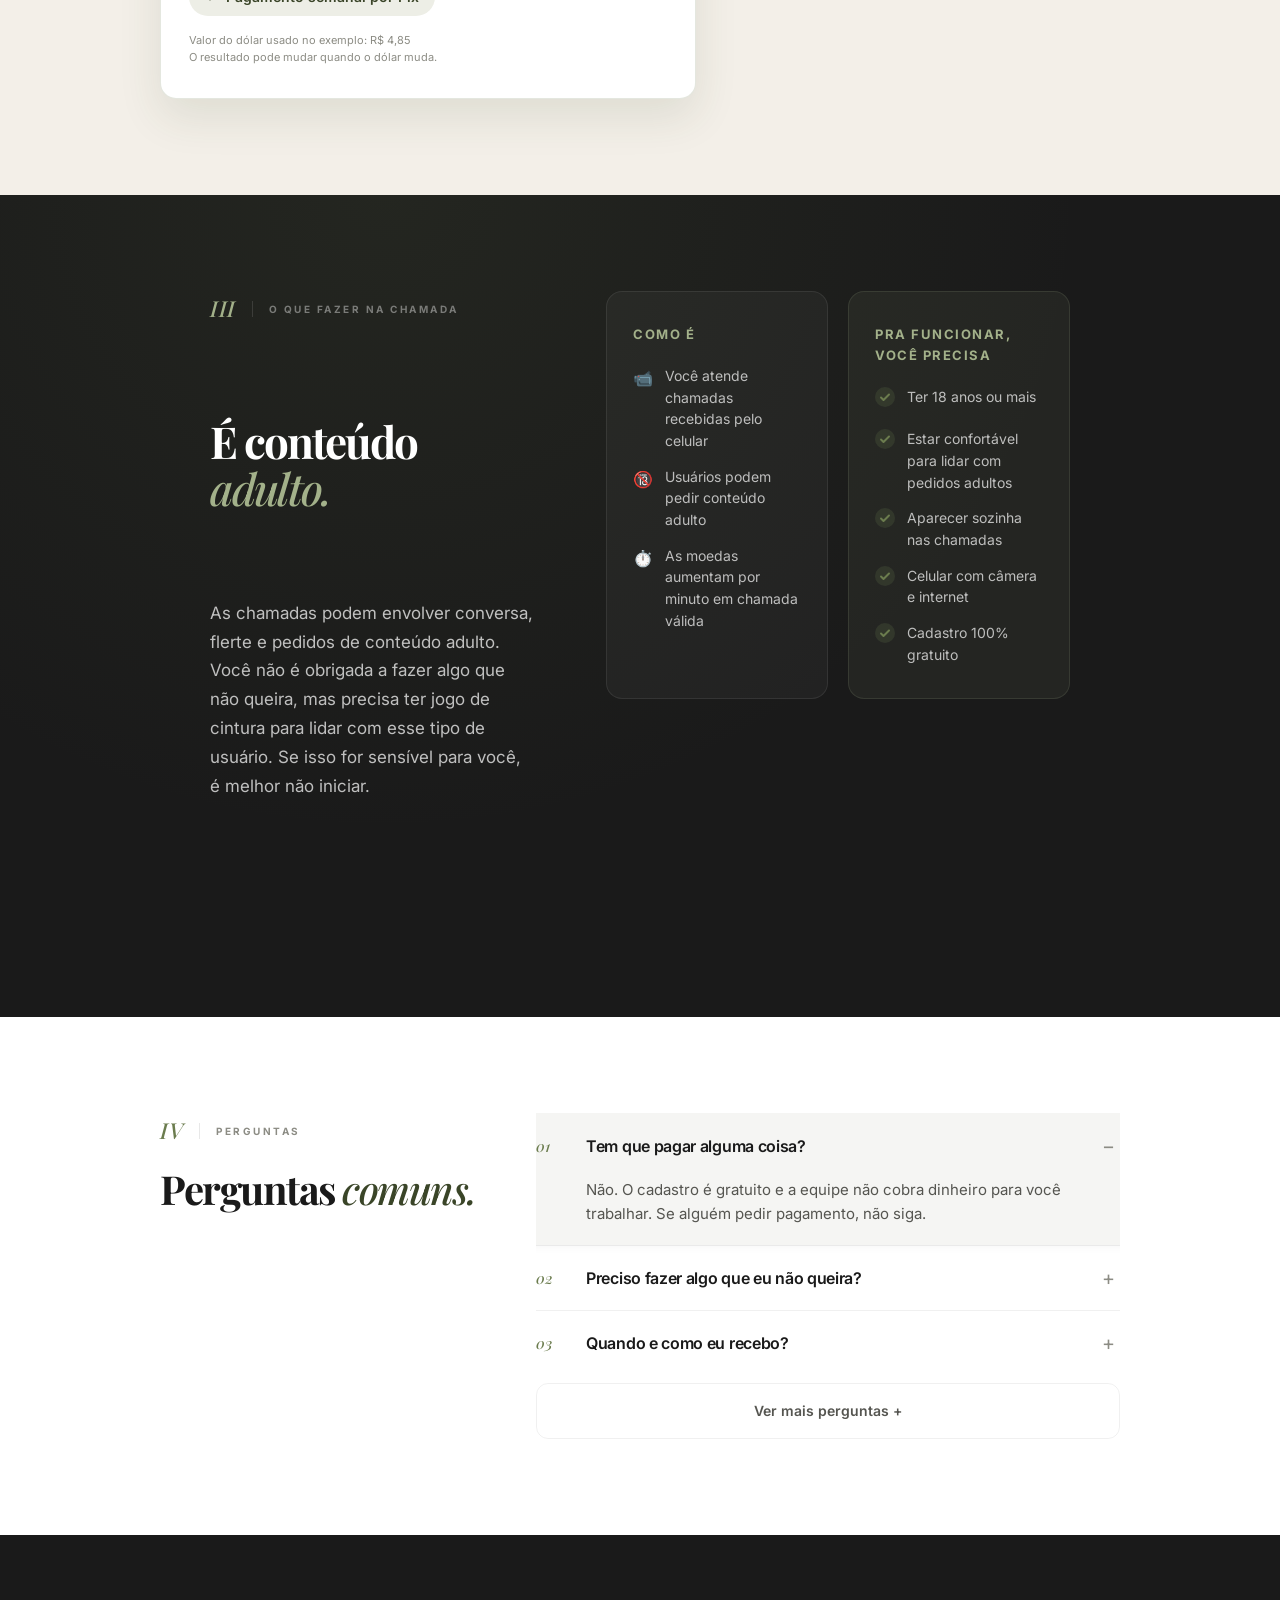
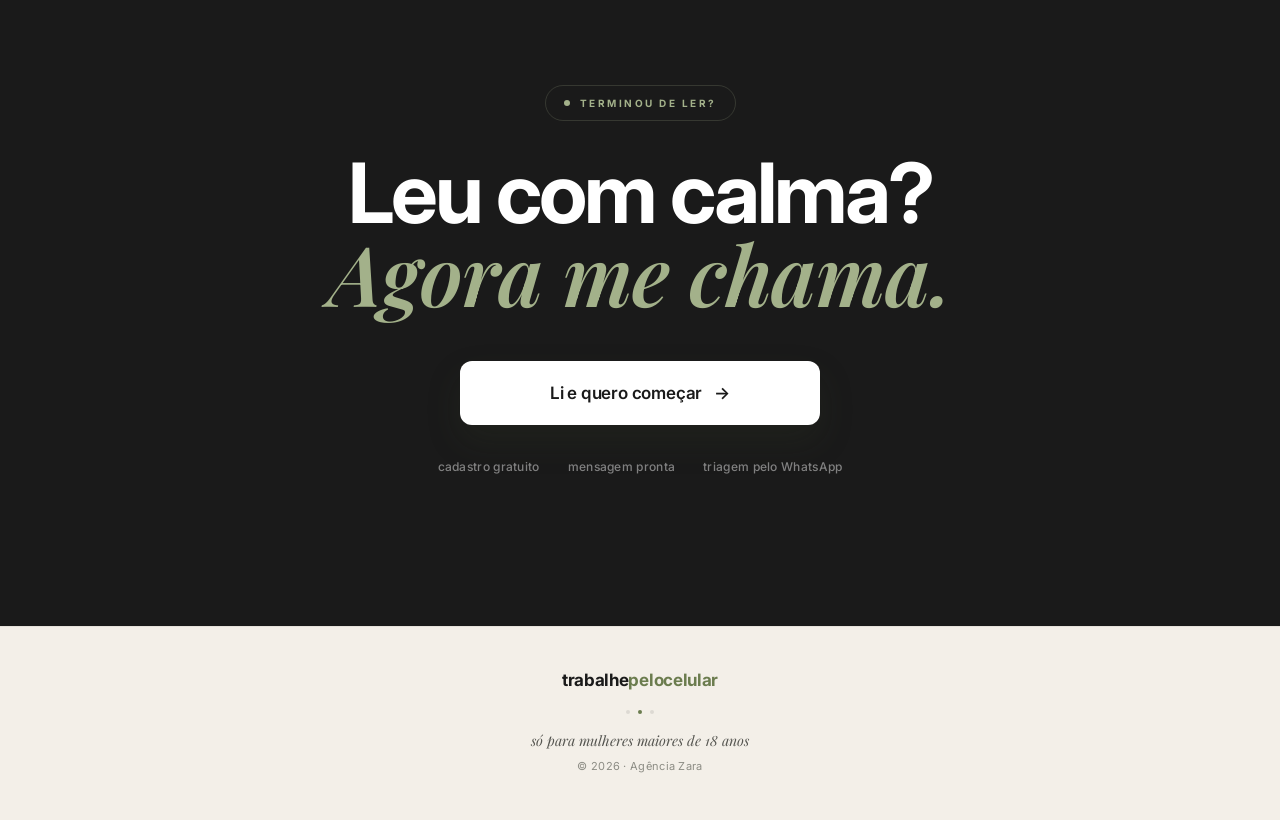
==== commit b2046795: "Ajustes" ====
--- a/index.html
+++ b/index.html
@@ -11,7 +11,7 @@
   <meta charset="UTF-8">
   <meta name="viewport" content="width=device-width, initial-scale=1.0">
   <title>Trabalhe pelo celular | Agência Zara</title>
-  <meta name="description" content="Leia com calma como funciona o trabalho pelo celular antes de chamar no WhatsApp. Entenda chamadas, ganhos, regras e cadastro gratuito.">
+  <meta name="description" content="Leia com calma como funciona o trabalho pelo celular antes de chamar no WhatsApp. Entenda chamadas, moedas, pagamento semanal por Pix e cadastro gratuito.">
   <meta name="robots" content="index, follow">
   <meta name="keywords" content="Yaar, LivU, trabalho pelo celular, ganhar dinheiro online, Agência Zara">
   <link rel="canonical" href="https://trabalhecomocelular.com/">
@@ -19,7 +19,7 @@
   <link rel="preconnect" href="https://fonts.googleapis.com">
   <link rel="preconnect" href="https://fonts.gstatic.com" crossorigin>
   <meta property="og:title" content="Trabalhe pelo celular | Agência Zara">
-  <meta property="og:description" content="Leia com calma antes de decidir: chamadas, ganhos, regras e suporte explicados em uma página simples.">
+  <meta property="og:description" content="Leia com calma antes de decidir: chamadas, moedas, pagamento por Pix, regras e suporte explicados em uma página simples.">
   <meta property="og:type" content="website">
   <meta property="og:url" content="https://trabalhecomocelular.com/">
   <meta property="og:image" content="https://trabalhecomocelular.com/hero.png">
@@ -286,6 +286,72 @@
     .zn-proof-note {
       line-height: 1.55;
     }
+    .zn-earn-paybox {
+      display: grid;
+      gap: 10px;
+      max-width: 580px;
+      margin: 18px 0 0;
+      padding: 18px;
+      background: var(--bg);
+      border: 1px solid var(--line);
+      border-radius: var(--radius);
+    }
+    .zn-earn-paybox-title {
+      margin: 0;
+      color: var(--ink);
+      font-size: 14px;
+      font-weight: 700;
+      line-height: 1.35;
+    }
+    .zn-earn-paybox-copy {
+      margin: 0;
+      color: var(--ink-2);
+      font-size: 13px;
+      line-height: 1.6;
+    }
+    .zn-earn-paybox-copy strong {
+      color: var(--g-dd);
+      font-weight: 700;
+    }
+    .zn-earn-side {
+      display: grid;
+      gap: 14px;
+    }
+    .zn-earn-side-title {
+      margin: 0;
+      color: var(--ink);
+      font-size: 15px;
+      font-weight: 800;
+      line-height: 1.35;
+    }
+    .zn-earn-facts {
+      display: grid;
+      grid-template-columns: repeat(2, minmax(0, 1fr));
+      gap: 10px;
+      max-width: 580px;
+      margin: 0 0 18px;
+    }
+    .zn-earn-fact {
+      padding: 14px 16px;
+      background: var(--bg);
+      border: 1px solid var(--line);
+      border-radius: var(--radius);
+    }
+    .zn-earn-fact-label {
+      display: block;
+      margin-bottom: 4px;
+      color: var(--ink-3);
+      font-size: 11px;
+      font-weight: 700;
+      line-height: 1.3;
+    }
+    .zn-earn-fact-value {
+      display: block;
+      color: var(--ink);
+      font-size: 14px;
+      font-weight: 700;
+      line-height: 1.35;
+    }
     /* Step cards zig-zag */
     .zn-steps-cards {
       gap: clamp(18px, 3vw, 34px);
@@ -357,28 +423,41 @@
     /* Earnings as a stronger decision block */
     .zn-earn-inner {
       display: grid;
-      grid-template-columns: minmax(0, 0.92fr) minmax(300px, 0.72fr);
-      gap: clamp(28px, 5vw, 64px);
+      grid-template-columns: minmax(0, 1fr) minmax(280px, 360px);
+      gap: clamp(32px, 5vw, 68px);
       align-items: start;
     }
     .zn-earn-inner > .zn-section-head,
     .zn-earn-inner > .zn-h2,
     .zn-earn-inner > .zn-section-lead,
     .zn-earn-inner > .zn-earn-hours,
-    .zn-earn-inner > .zn-earn-warning {
+    .zn-earn-inner > .zn-earn-warning,
+    .zn-earn-inner > .zn-earn-result {
       grid-column: 1;
     }
-    .zn-earn-result {
+    .zn-earn-side {
       grid-column: 2;
-      grid-row: 1 / span 5;
+      grid-row: 1 / span 6;
       position: sticky;
       top: 92px;
       margin-top: 18px;
+    }
+    .zn-earn-side .zn-earn-facts {
+      grid-template-columns: 1fr;
+      max-width: none;
+      margin: 0;
+    }
+    .zn-earn-side .zn-earn-paybox {
+      max-width: none;
+      margin: 0;
+    }
+    .zn-earn-result {
+      margin-top: -6px;
       border-color: rgba(107, 124, 78, 0.18);
-      box-shadow: 0 22px 58px rgba(58, 69, 40, 0.14);
+      box-shadow: 0 18px 44px rgba(58, 69, 40, 0.11);
     }
     .zn-earn-result-amount {
-      font-size: clamp(2.75rem, 4.8vw, 4.2rem);
+      font-size: clamp(2.55rem, 4.4vw, 3.7rem);
       line-height: 0.98;
     }
     .zn-earn-hour--active {
@@ -488,6 +567,10 @@
         position: static;
         margin-top: 24px;
       }
+      .zn-earn-side {
+        position: static;
+        margin-top: 22px;
+      }
       .zn-faq-side {
         position: static;
       }
@@ -553,6 +636,9 @@
         max-width: none;
       }
       .zn-earn-hours {
+        grid-template-columns: 1fr;
+      }
+      .zn-earn-facts {
         grid-template-columns: 1fr;
       }
       .zn-about-grid {
@@ -634,7 +720,7 @@
       "name": "Preciso fazer algo que eu não queira?",
       "acceptedAnswer": {
         "@type": "Answer",
-        "text": "Não. O trabalho envolve conteúdo adulto, mas você precisa respeitar seus limites e seguir as regras do app. Tire dúvidas antes de atender."
+        "text": "Não. Você não é obrigada a fazer algo que não queira. Mas os usuários podem pedir conteúdo adulto, então é importante saber lidar com isso e respeitar seus limites. Se esse tipo de situação for sensível para você, é melhor não iniciar."
       }
     },
     {
@@ -650,7 +736,31 @@
       "name": "Quando e como eu recebo?",
       "acceptedAnswer": {
         "@type": "Answer",
-        "text": "O pagamento é semanal por Pix quando você atinge o valor mínimo e segue as regras do app. A equipe explica tudo antes de você começar."
+        "text": "O pagamento é semanal por Pix, normalmente toda sexta-feira. Para receber, você precisa bater 20.000 moedas na semana e seguir as regras do app. O Pix é cadastrado pela própria host no app."
+      }
+    },
+    {
+      "@type": "Question",
+      "name": "Preciso aparecer nas chamadas?",
+      "acceptedAnswer": {
+        "@type": "Answer",
+        "text": "Sim. Para ganhar moedas, você precisa aparecer nas chamadas de vídeo. Só trocar mensagens não gera ganho."
+      }
+    },
+    {
+      "@type": "Question",
+      "name": "E se eu não fizer moedas suficientes na semana?",
+      "acceptedAnswer": {
+        "@type": "Answer",
+        "text": "Você não perde. Se não bater 20.000 moedas na semana, as moedas acumulam até atingir o mínimo para pagamento."
+      }
+    },
+    {
+      "@type": "Question",
+      "name": "Preciso ligar para os usuários?",
+      "acceptedAnswer": {
+        "@type": "Answer",
+        "text": "Não. As moedas vêm de chamadas recebidas. Se você iniciar a ligação, aquela chamada não gera moedas."
       }
     },
     {
@@ -689,7 +799,7 @@
   <div class="zn-hero-copy">
     <div class="zn-eyebrow"><span class="zn-eye-line"></span>para mulheres · 18+</div>
     <h1 class="zn-hero-title">Leia com calma<br>antes de <span class="zn-hi"><em>decidir.</em></span></h1>
-    <p class="zn-hero-lead">Aqui eu te explico o trabalho pelo celular do jeito mais simples: como são as chamadas, como os ganhos entram, quais são as regras e o que você precisa saber antes de se inscrever.</p>
+    <p class="zn-hero-lead">Aqui eu te explico o trabalho pelo celular do jeito mais simples: como são as chamadas de vídeo, quando elas geram moedas, como essas moedas viram dinheiro e quais regras, inclusive sobre conteúdo adulto, você precisa entender antes de se inscrever.</p>
     <div class="zn-hero-cta-row">
       <button class="zn-btn-primary zn-btn-xl" type="button" data-scroll-target="#como-funciona">Começar por aqui<span class="zn-btn-arrow">↓</span></button>
       <button class="zn-btn-secondary zn-video-trigger" type="button" data-video-trigger>Ver vídeo de apoio</button>
@@ -701,7 +811,9 @@
     <div class="zn-hero-divider"></div>
     <div class="zn-hero-pills">
       <div class="zn-hero-pill">gratuito</div>
-      <div class="zn-hero-pill">sem contrato</div>
+      <div class="zn-hero-pill">horário livre</div>
+      <div class="zn-hero-pill">Pix na sexta</div>
+      <div class="zn-hero-pill">conteúdo adulto</div>
       <div class="zn-hero-pill zn-hero-pill--dark">18+</div>
     </div>
   </div>
@@ -713,7 +825,7 @@
     <div class="zn-proof-head">
       <div class="zn-proof-lbl">Relatos de pagamentos recebidos</div>
     </div>
-    <p class="zn-proof-note">São relatos, não promessa. O resultado muda conforme chamadas, dólar e regras do app.</p>
+    <p class="zn-proof-note">São relatos, não promessa. O valor muda conforme chamadas recebidas, tempo em vídeo, dólar e regras do app.</p>
     <div class="zn-proof-marquee">
       <div class="zn-proof-track">
         <div class="zn-proof-pill"><span class="zn-proof-amt">R$ 520</span><span class="zn-proof-div"></span><span class="zn-proof-who">Ana, BA</span></div>
@@ -738,7 +850,7 @@
   <div class="zn-how-inner">
     <div class="zn-section-head"><span class="zn-section-num">I</span><span class="zn-section-tag">como funciona</span></div>
     <h2 class="zn-h2">Passo a passo <em>bem simples.</em></h2>
-    <p class="zn-section-lead">Veja o caminho completo antes de começar.</p>
+    <p class="zn-section-lead">Veja o caminho completo antes de decidir se esse trabalho combina com você.</p>
     <div class="zn-steps-cards">
 
       <!-- PASSO 01 -->
@@ -756,8 +868,8 @@
           </div>
         </div>
         <div class="zn-step-card-body">
-          <h3>Você <strong>baixa o app</strong> de chamadas</h3>
-          <ul><li>A equipe manda o link certo</li><li>Você baixa no celular</li></ul>
+          <h3>Você <strong>baixa o app</strong> de vídeo chamada</h3>
+          <ul><li>A equipe manda o link certo no WhatsApp</li><li>O cadastro é gratuito do início ao fim</li></ul>
           <div class="zn-step-highlight"><span>📱</span> App de vídeo chamada</div>
         </div>
       </div>
@@ -812,8 +924,8 @@
           </div>
         </div>
         <div class="zn-step-card-body">
-          <h3>Homens <strong>te chamam</strong> por vídeo</h3>
-          <ul><li>A maioria é de fora do Brasil, mas pode ter brasileiro também</li><li>Você escolhe quem atende</li><li>O chat tem tradutor</li></ul>
+          <h3>Usuários <strong>te chamam</strong> por vídeo</h3>
+          <ul><li>Você ganha com chamadas recebidas, não quando liga para usuários</li><li>Precisa aparecer na chamada de vídeo para gerar moedas</li><li>O chat tem tradutor automático, então pode escrever em português</li></ul>
           <div class="zn-step-highlight"><span>💬</span> Não precisa falar inglês, tem tradutor no chat</div>
         </div>
       </div>
@@ -840,9 +952,9 @@
           </div>
         </div>
         <div class="zn-step-card-body">
-          <h3>Seu saldo sobe por minuto e <strong>você recebe por Pix</strong></h3>
-          <ul><li>Cada minuto atendido entra no saldo</li><li>O pagamento é semanal por Pix</li><li>Você pode parar quando quiser</li></ul>
-          <div class="zn-step-highlight"><span>💸</span> Sem taxa, sem contrato</div>
+          <h3>As moedas acumulam e <strong>viram pagamento</strong></h3>
+          <ul><li>Conta nova começa em 80 moedas por minuto de chamada</li><li>O mínimo para receber é 20.000 moedas na semana</li><li>Se não bater o mínimo, as moedas acumulam para a próxima semana</li></ul>
+          <div class="zn-step-highlight"><span>💸</span> Cadastro gratuito, sem contrato</div>
         </div>
       </div>
 
@@ -855,22 +967,22 @@
 <section class="zn-earn" id="ganhos">
   <div class="zn-earn-inner">
     <div class="zn-section-head"><span class="zn-section-num">II</span><span class="zn-section-tag">faça a conta</span></div>
-    <h2 class="zn-h2">Como os ganhos <em>funcionam?</em></h2>
-    <p class="zn-section-lead">A conta abaixo é só uma simulação. O valor real depende das chamadas atendidas.</p>
+    <h2 class="zn-h2">Como as moedas <em>viram dinheiro?</em></h2>
+    <p class="zn-section-lead">A conta abaixo é só uma simulação. Você ganha moedas por minuto em chamada recebida; depois o app converte essas moedas em dólar e paga em reais pelo Pix.</p>
 
     <div class="zn-earn-hours" id="earn-hours">
       <button class="zn-earn-hour" type="button" data-h="1" aria-pressed="false">
         <div class="zn-earn-hour-icon"><svg width="18" height="18" viewBox="0 0 16 16" fill="none" stroke="currentColor" stroke-width="1.4"><circle cx="8" cy="8" r="6.5"/><path d="M8 4.5v3.8l2.2 2.2"/></svg></div>
         <div>
           <div class="zn-earn-hour-time">1h por dia</div>
-          <div class="zn-earn-hour-value">R$ 27 – 47</div>
+          <div class="zn-earn-hour-value">por dia: R$ 27 – 47</div>
         </div>
       </button>
       <button class="zn-earn-hour zn-earn-hour--active" type="button" data-h="3" aria-pressed="true">
         <div class="zn-earn-hour-icon"><svg width="18" height="18" viewBox="0 0 16 16" fill="none" stroke="currentColor" stroke-width="1.4"><circle cx="8" cy="8" r="6.5"/><path d="M8 4.5v3.8l2.2 2.2"/></svg></div>
         <div>
           <div class="zn-earn-hour-time">3h por dia</div>
-          <div class="zn-earn-hour-value">R$ 82 – 140</div>
+          <div class="zn-earn-hour-value">por dia: R$ 82 – 140</div>
         </div>
         <div class="zn-earn-hour-tag">mais comum</div>
       </button>
@@ -878,24 +990,24 @@
         <div class="zn-earn-hour-icon"><svg width="18" height="18" viewBox="0 0 16 16" fill="none" stroke="currentColor" stroke-width="1.4"><circle cx="8" cy="8" r="6.5"/><path d="M8 4.5v3.8l2.2 2.2"/></svg></div>
         <div>
           <div class="zn-earn-hour-time">4h por dia</div>
-          <div class="zn-earn-hour-value">R$ 109 – 187</div>
+          <div class="zn-earn-hour-value">por dia: R$ 109 – 187</div>
         </div>
       </button>
       <button class="zn-earn-hour" type="button" data-h="6" aria-pressed="false">
         <div class="zn-earn-hour-icon"><svg width="18" height="18" viewBox="0 0 16 16" fill="none" stroke="currentColor" stroke-width="1.4"><circle cx="8" cy="8" r="6.5"/><path d="M8 4.5v3.8l2.2 2.2"/></svg></div>
         <div>
           <div class="zn-earn-hour-time">6h por dia</div>
-          <div class="zn-earn-hour-value">R$ 163 – 280</div>
+          <div class="zn-earn-hour-value">por dia: R$ 163 – 280</div>
         </div>
       </button>
     </div>
 
     <div class="zn-earn-warning">
-      <p><strong>Só conta chamada recebida e atendida.</strong> App aberto sem chamada não gera saldo.</p>
+      <p><strong>Só conta chamada recebida, atendida e com você aparecendo.</strong> App aberto sem chamada, mensagem no chat ou ligação iniciada por você não gera moedas.</p>
     </div>
 
     <div class="zn-earn-result">
-      <div class="zn-earn-result-label">Simulação com <strong id="earn-label">3h por dia</strong>, 5 dias na semana:</div>
+      <div class="zn-earn-result-label">Estimativa mensal com <strong id="earn-label">3h por dia</strong>, 5 dias na semana:</div>
       <div class="zn-earn-result-amount"><span id="earn-amount">R$ 1.640 – 2.800</span> <span class="zn-earn-result-month">/mês</span></div>
       <div class="zn-earn-result-pix">
         <svg width="13" height="13" viewBox="0 0 13 13" fill="none" stroke="currentColor" stroke-width="1.6"><path d="M2 6.5l3 3 6-6"/></svg>
@@ -903,6 +1015,32 @@
       </div>
       <div class="zn-earn-result-note">Valor do dólar usado no exemplo: R$ 4,85<br>O resultado pode mudar quando o dólar muda.</div>
     </div>
+
+    <aside class="zn-earn-side" aria-label="Informações importantes sobre moedas e pagamento">
+      <p class="zn-earn-side-title">Pra receber, guarda estes pontos:</p>
+      <div class="zn-earn-facts">
+        <div class="zn-earn-fact">
+          <span class="zn-earn-fact-label">Moedas por minuto</span>
+          <span class="zn-earn-fact-value">80 no começo, até 120 por minuto ao subir de nível</span>
+        </div>
+        <div class="zn-earn-fact">
+          <span class="zn-earn-fact-label">Conversão</span>
+          <span class="zn-earn-fact-value">850 moedas = US$1 na conta nova</span>
+        </div>
+        <div class="zn-earn-fact">
+          <span class="zn-earn-fact-label">Mínimo semanal</span>
+          <span class="zn-earn-fact-value">20.000 moedas para o app enviar o Pix</span>
+        </div>
+        <div class="zn-earn-fact">
+          <span class="zn-earn-fact-label">Semana do app</span>
+          <span class="zn-earn-fact-value">domingo 21h até domingo 20:59</span>
+        </div>
+      </div>
+      <div class="zn-earn-paybox">
+        <p class="zn-earn-paybox-title">Quando recebe?</p>
+        <p class="zn-earn-paybox-copy">O repasse é feito <strong>normalmente toda sexta-feira por Pix</strong>, quando você atinge o mínimo e segue as regras do app. O próprio app envia na data certa; não é saque manual.</p>
+      </div>
+    </aside>
 
   </div>
 </section>
@@ -915,22 +1053,23 @@
       <span class="zn-section-tag">o que fazer na chamada</span>
     </div>
     <h2 class="zn-about-title">É conteúdo <em>adulto.</em></h2>
-    <p class="zn-about-lead">As chamadas podem envolver conversa, flerte e conteúdo adulto. Você precisa entender isso antes de entrar, seguir as regras do app e <strong>respeitar seus próprios limites</strong>.</p>
+    <p class="zn-about-lead">As chamadas podem envolver conversa, flerte e pedidos de conteúdo adulto. Você não é obrigada a fazer algo que não queira, mas precisa ter jogo de cintura para lidar com esse tipo de usuário. Se isso for sensível para você, é melhor não iniciar.</p>
 
     <div class="zn-about-grid">
       <div class="zn-about-card">
         <div class="zn-about-card-title">Como é</div>
         <div class="zn-about-list">
-          <div class="zn-about-list-item"><span class="zn-about-list-icon">📹</span><span class="zn-about-list-text">Você atende chamadas pelo celular</span></div>
-          <div class="zn-about-list-item"><span class="zn-about-list-icon">🔞</span><span class="zn-about-list-text">O contexto é adulto</span></div>
-          <div class="zn-about-list-item"><span class="zn-about-list-icon">⏱️</span><span class="zn-about-list-text">O saldo aumenta por minuto atendido</span></div>
+          <div class="zn-about-list-item"><span class="zn-about-list-icon">📹</span><span class="zn-about-list-text">Você atende chamadas recebidas pelo celular</span></div>
+          <div class="zn-about-list-item"><span class="zn-about-list-icon">🔞</span><span class="zn-about-list-text">Usuários podem pedir conteúdo adulto</span></div>
+          <div class="zn-about-list-item"><span class="zn-about-list-icon">⏱️</span><span class="zn-about-list-text">As moedas aumentam por minuto em chamada válida</span></div>
         </div>
       </div>
       <div class="zn-about-card zn-about-card--accent">
         <div class="zn-about-card-title">Pra funcionar, você precisa</div>
         <div class="zn-about-list">
           <div class="zn-about-list-item"><span class="zn-about-list-icon zn-check-icon"><svg width="20" height="20" viewBox="0 0 20 20" fill="none"><circle cx="10" cy="10" r="10" fill="var(--g)" opacity="0.2"/><path d="M6 10.5l2.5 2.5 5.5-5.5" stroke="var(--g)" stroke-width="2" stroke-linecap="round" stroke-linejoin="round"/></svg></span><span class="zn-about-list-text">Ter 18 anos ou mais</span></div>
-          <div class="zn-about-list-item"><span class="zn-about-list-icon zn-check-icon"><svg width="20" height="20" viewBox="0 0 20 20" fill="none"><circle cx="10" cy="10" r="10" fill="var(--g)" opacity="0.2"/><path d="M6 10.5l2.5 2.5 5.5-5.5" stroke="var(--g)" stroke-width="2" stroke-linecap="round" stroke-linejoin="round"/></svg></span><span class="zn-about-list-text">Estar confortável com conteúdo adulto</span></div>
+          <div class="zn-about-list-item"><span class="zn-about-list-icon zn-check-icon"><svg width="20" height="20" viewBox="0 0 20 20" fill="none"><circle cx="10" cy="10" r="10" fill="var(--g)" opacity="0.2"/><path d="M6 10.5l2.5 2.5 5.5-5.5" stroke="var(--g)" stroke-width="2" stroke-linecap="round" stroke-linejoin="round"/></svg></span><span class="zn-about-list-text">Estar confortável para lidar com pedidos adultos</span></div>
+          <div class="zn-about-list-item"><span class="zn-about-list-icon zn-check-icon"><svg width="20" height="20" viewBox="0 0 20 20" fill="none"><circle cx="10" cy="10" r="10" fill="var(--g)" opacity="0.2"/><path d="M6 10.5l2.5 2.5 5.5-5.5" stroke="var(--g)" stroke-width="2" stroke-linecap="round" stroke-linejoin="round"/></svg></span><span class="zn-about-list-text">Aparecer sozinha nas chamadas</span></div>
           <div class="zn-about-list-item"><span class="zn-about-list-icon zn-check-icon"><svg width="20" height="20" viewBox="0 0 20 20" fill="none"><circle cx="10" cy="10" r="10" fill="var(--g)" opacity="0.2"/><path d="M6 10.5l2.5 2.5 5.5-5.5" stroke="var(--g)" stroke-width="2" stroke-linecap="round" stroke-linejoin="round"/></svg></span><span class="zn-about-list-text">Celular com câmera e internet</span></div>
           <div class="zn-about-list-item"><span class="zn-about-list-icon zn-check-icon"><svg width="20" height="20" viewBox="0 0 20 20" fill="none"><circle cx="10" cy="10" r="10" fill="var(--g)" opacity="0.2"/><path d="M6 10.5l2.5 2.5 5.5-5.5" stroke="var(--g)" stroke-width="2" stroke-linecap="round" stroke-linejoin="round"/></svg></span><span class="zn-about-list-text">Cadastro 100% gratuito</span></div>
         </div>
@@ -949,13 +1088,16 @@
       </div>
       <div class="zn-faq-list" id="faq-list">
         <div class="zn-faq-item is-open"><button class="zn-faq-q" type="button" aria-expanded="true" aria-controls="faq-a-1"><span class="zn-faq-num">01</span><span class="zn-faq-txt">Tem que pagar alguma coisa?</span><span class="zn-faq-plus">−</span></button><div class="zn-faq-a" id="faq-a-1">Não. O cadastro é gratuito e a equipe não cobra dinheiro para você trabalhar. Se alguém pedir pagamento, não siga.</div></div>
-        <div class="zn-faq-item"><button class="zn-faq-q" type="button" aria-expanded="false" aria-controls="faq-a-2"><span class="zn-faq-num">02</span><span class="zn-faq-txt">Preciso fazer algo que eu não queira?</span><span class="zn-faq-plus">+</span></button><div class="zn-faq-a" id="faq-a-2" hidden>Não. O trabalho envolve conteúdo adulto, mas você precisa respeitar seus limites e seguir as regras do app. Se tiver dúvida, fale com a equipe antes de atender.</div></div>
-        <div class="zn-faq-item"><button class="zn-faq-q" type="button" aria-expanded="false" aria-controls="faq-a-3"><span class="zn-faq-num">03</span><span class="zn-faq-txt">Alguém pode me reconhecer?</span><span class="zn-faq-plus">+</span></button><div class="zn-faq-a" id="faq-a-3" hidden>Existe essa possibilidade, por isso você usa apelido e deve seguir orientações de segurança. A equipe também explica como proteger seu perfil.</div></div>
+        <div class="zn-faq-item"><button class="zn-faq-q" type="button" aria-expanded="false" aria-controls="faq-a-2"><span class="zn-faq-num">02</span><span class="zn-faq-txt">Preciso fazer algo que eu não queira?</span><span class="zn-faq-plus">+</span></button><div class="zn-faq-a" id="faq-a-2" hidden>Não. Você não é obrigada a fazer algo que não queira. Mas os usuários podem pedir conteúdo adulto, então é importante saber lidar com isso e respeitar seus limites. Se esse tipo de situação for sensível para você, é melhor não iniciar.</div></div>
+        <div class="zn-faq-item"><button class="zn-faq-q" type="button" aria-expanded="false" aria-controls="faq-a-4"><span class="zn-faq-num">03</span><span class="zn-faq-txt">Quando e como eu recebo?</span><span class="zn-faq-plus">+</span></button><div class="zn-faq-a" id="faq-a-4" hidden>O pagamento é semanal por Pix, normalmente toda sexta-feira. Para receber, você precisa bater 20.000 moedas na semana e seguir as regras do app. O Pix é cadastrado pela própria host no app.</div></div>
         <button class="zn-faq-more-toggle" id="faq-toggle" type="button" aria-expanded="false" aria-controls="faq-more">Ver mais perguntas +</button>
         <div id="faq-more" style="display:none" hidden aria-hidden="true">
-        <div class="zn-faq-item"><button class="zn-faq-q" type="button" aria-expanded="false" aria-controls="faq-a-4"><span class="zn-faq-num">04</span><span class="zn-faq-txt">Quando e como eu recebo?</span><span class="zn-faq-plus">+</span></button><div class="zn-faq-a" id="faq-a-4" hidden>O pagamento é semanal por Pix, quando você atinge o valor mínimo e segue as regras do app. A equipe explica tudo antes de você começar.</div></div>
+        <div class="zn-faq-item"><button class="zn-faq-q" type="button" aria-expanded="false" aria-controls="faq-a-3"><span class="zn-faq-num">04</span><span class="zn-faq-txt">Alguém pode me reconhecer?</span><span class="zn-faq-plus">+</span></button><div class="zn-faq-a" id="faq-a-3" hidden>Existe essa possibilidade, por isso você usa apelido e deve seguir orientações de segurança. A equipe também explica como proteger seu perfil.</div></div>
         <div class="zn-faq-item"><button class="zn-faq-q" type="button" aria-expanded="false" aria-controls="faq-a-5"><span class="zn-faq-num">05</span><span class="zn-faq-txt">Preciso falar inglês?</span><span class="zn-faq-plus">+</span></button><div class="zn-faq-a" id="faq-a-5" hidden>Não precisa. O app tem chat com tradutor: você digita em português e ele traduz na hora.</div></div>
         <div class="zn-faq-item"><button class="zn-faq-q" type="button" aria-expanded="false" aria-controls="faq-a-6"><span class="zn-faq-num">06</span><span class="zn-faq-txt">Posso sair quando quiser?</span><span class="zn-faq-plus">+</span></button><div class="zn-faq-a" id="faq-a-6" hidden>Pode. Não tem contrato, multa ou taxa para sair.</div></div>
+        <div class="zn-faq-item"><button class="zn-faq-q" type="button" aria-expanded="false" aria-controls="faq-a-7"><span class="zn-faq-num">07</span><span class="zn-faq-txt">Preciso aparecer nas chamadas?</span><span class="zn-faq-plus">+</span></button><div class="zn-faq-a" id="faq-a-7" hidden>Sim. Você só ganha moedas aparecendo nas chamadas de vídeo. Só mensagem não gera ganho.</div></div>
+        <div class="zn-faq-item"><button class="zn-faq-q" type="button" aria-expanded="false" aria-controls="faq-a-8"><span class="zn-faq-num">08</span><span class="zn-faq-txt">E se eu não bater 20.000 moedas?</span><span class="zn-faq-plus">+</span></button><div class="zn-faq-a" id="faq-a-8" hidden>Não perde. As moedas ficam acumuladas até bater o mínimo de 20.000 moedas e só então o pagamento é enviado.</div></div>
+        <div class="zn-faq-item"><button class="zn-faq-q" type="button" aria-expanded="false" aria-controls="faq-a-9"><span class="zn-faq-num">09</span><span class="zn-faq-txt">Preciso ligar para os usuários?</span><span class="zn-faq-plus">+</span></button><div class="zn-faq-a" id="faq-a-9" hidden>Não. As moedas vêm de chamadas recebidas. Se você iniciar a ligação, aquela chamada não gera moedas.</div></div>
         </div>
       </div>
     </div>
@@ -968,7 +1110,7 @@
     <div class="zn-final-tag"><span class="zn-final-tag-dot"></span>terminou de ler?</div>
     <h2 class="zn-final-h">Leu com calma?<br><span class="zn-final-hi">Agora me chama.</span></h2>
     <button class="zn-btn-primary zn-btn-xl zn-final-btn" type="button" data-cta>Li e quero começar<span class="zn-btn-arrow">→</span></button>
-    <div class="zn-final-feet"><span>cadastro gratuito</span><span>mensagem pronta</span><span>pode tirar dúvidas antes</span></div>
+    <div class="zn-final-feet"><span>cadastro gratuito</span><span>mensagem pronta</span><span>triagem pelo WhatsApp</span></div>
   </div>
 </section>
 
@@ -990,7 +1132,7 @@
       <iframe id="video-iframe" src="" title="Como funciona" frameborder="0" allow="accelerometer; autoplay; clipboard-write; encrypted-media; gyroscope; picture-in-picture" allowfullscreen></iframe>
     </div>
     <div class="zn-video-popup-footer">
-      <p class="zn-video-popup-label" id="video-popup-title">Depois do vídeo, continue lendo a página. No final, me chame se quiser seguir.</p>
+      <p class="zn-video-popup-label" id="video-popup-title">Depois do vídeo, continue lendo a página. No final, me chame se quiser seguir para a triagem.</p>
       <button class="zn-video-cta" id="popup-btn" type="button" data-scroll-target="#como-funciona" style="display:none">Continuar lendo<span>↓</span></button>
       <a class="zn-video-skip" id="close-popup-link" href="#" role="button" style="display:none">Prefiro ver a página antes</a>
     </div>
@@ -1005,10 +1147,10 @@
     <ol class="zn-signup-steps">
       <li><strong>1.</strong> Abra o WhatsApp pelo botão abaixo</li>
       <li><strong>2.</strong> A mensagem "li e quero começar" já aparece pronta</li>
-      <li><strong>3.</strong> Eu confiro se ficou alguma dúvida antes de seguir</li>
+      <li><strong>3.</strong> A equipe confere a leitura e passa os próximos passos</li>
     </ol>
     <a class="zn-btn-primary zn-btn-xl zn-signup-wa" id="wa-link" href="https://wa.me/5521972804151?text=Li%20a%20explica%C3%A7%C3%A3o%20e%20quero%20come%C3%A7ar" target="_blank" rel="noopener noreferrer" aria-label="Abrir WhatsApp em nova aba">Abrir WhatsApp</a>
-    <p class="zn-signup-foot">você ainda pode perguntar antes de começar</p>
+    <p class="zn-signup-foot">a equipe continua pelo WhatsApp</p>
   </div>
 </div>
 
